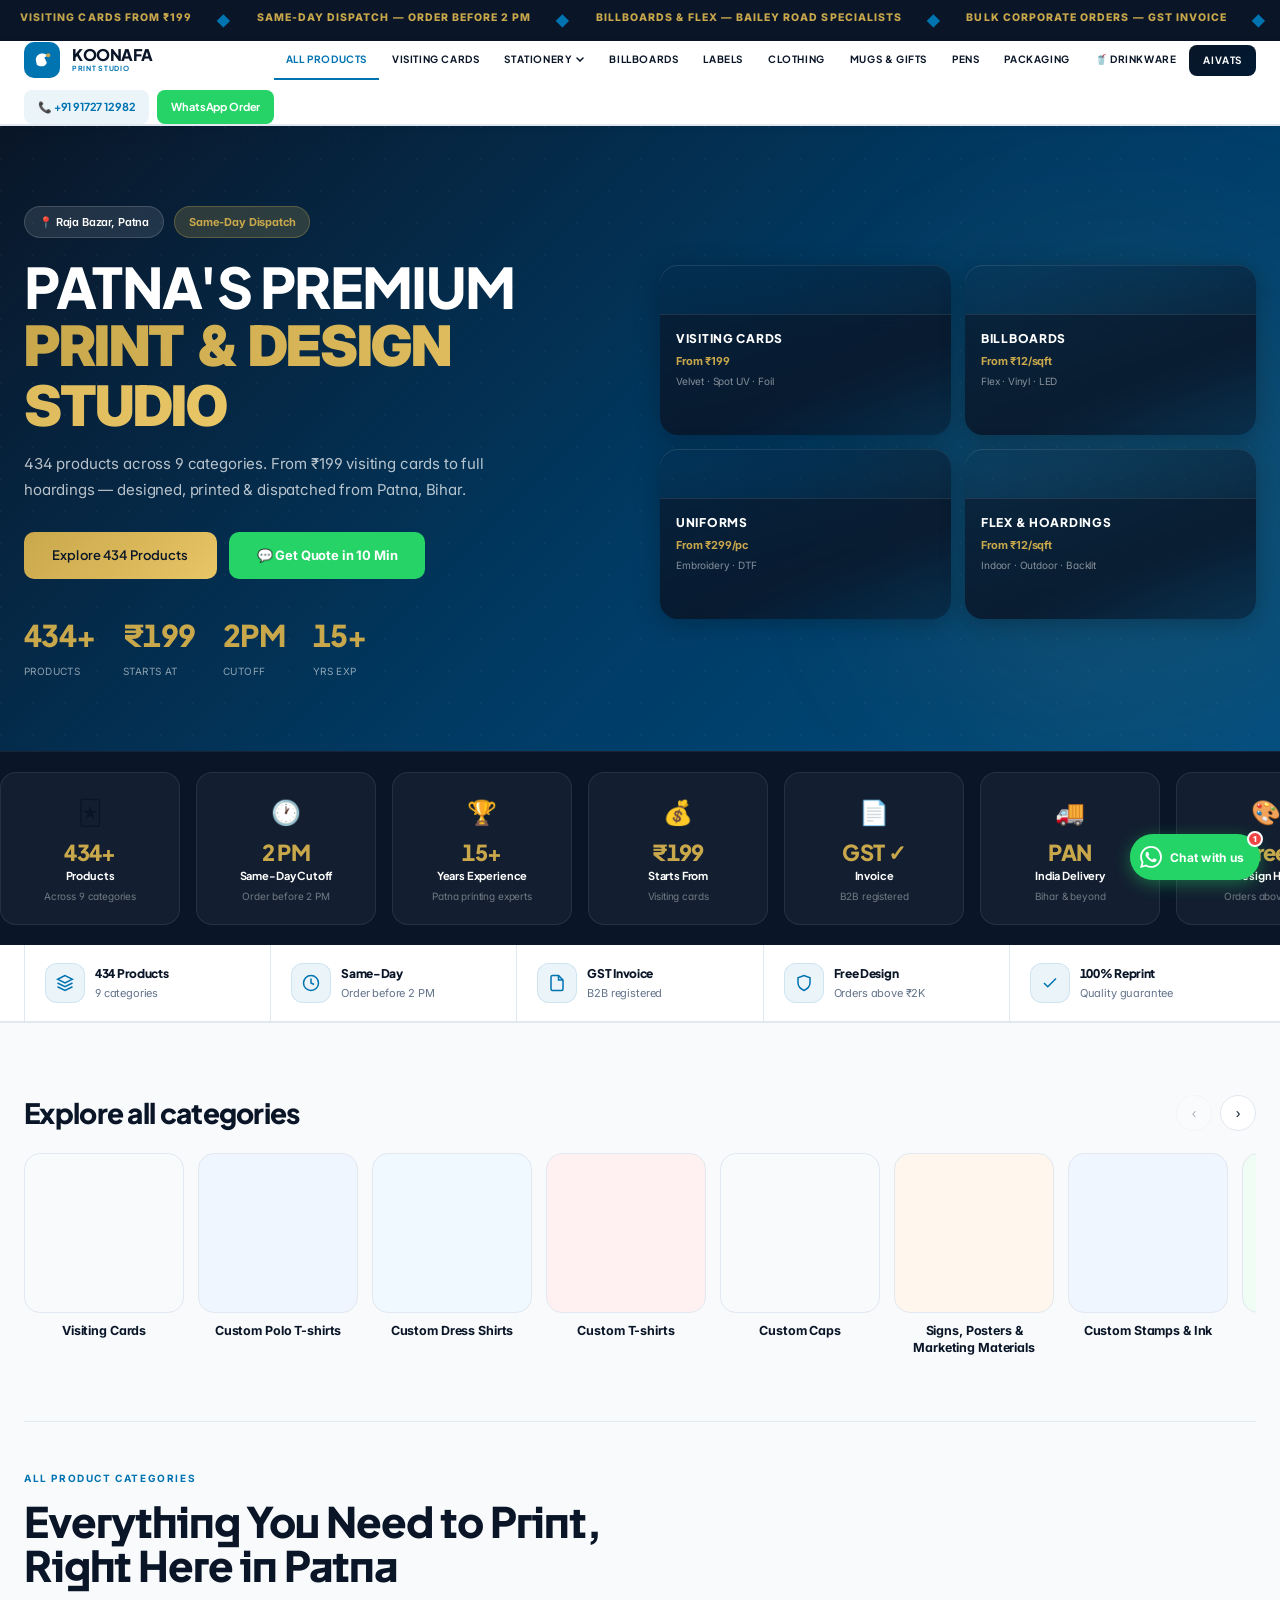
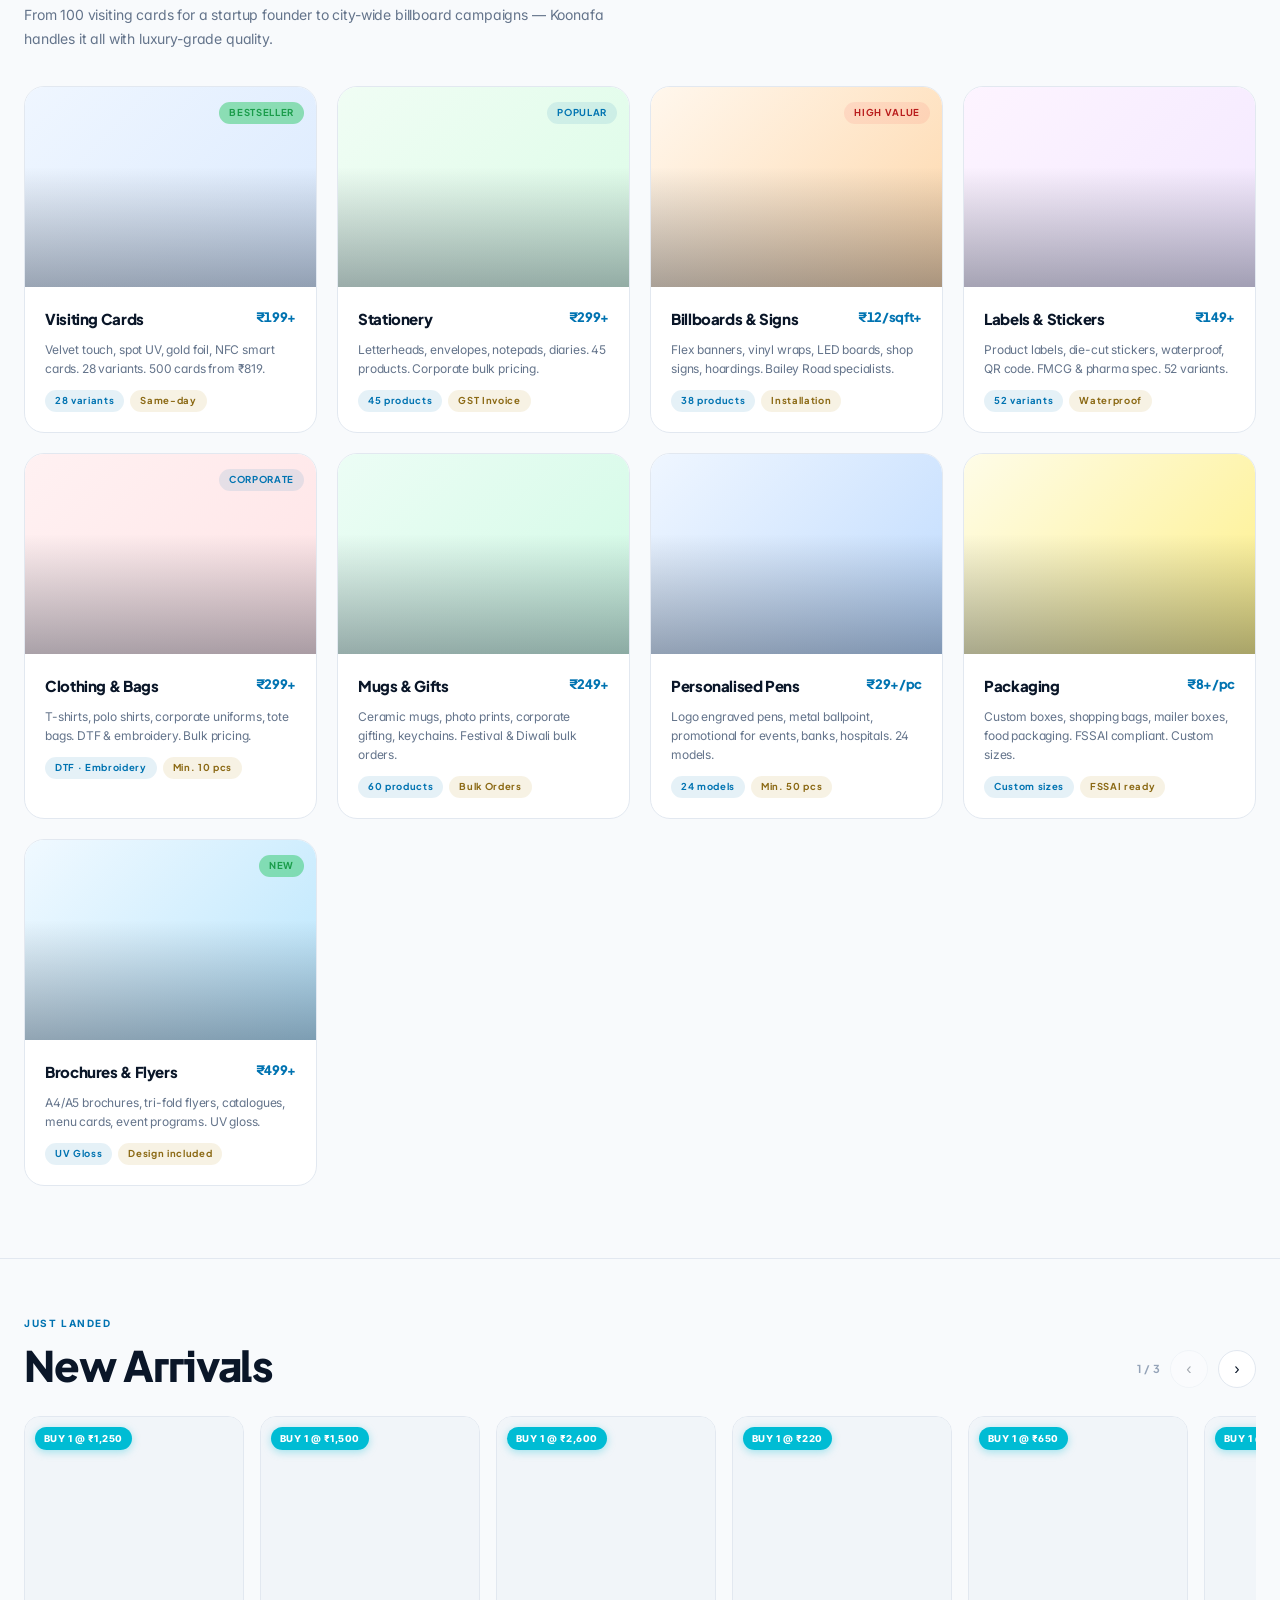
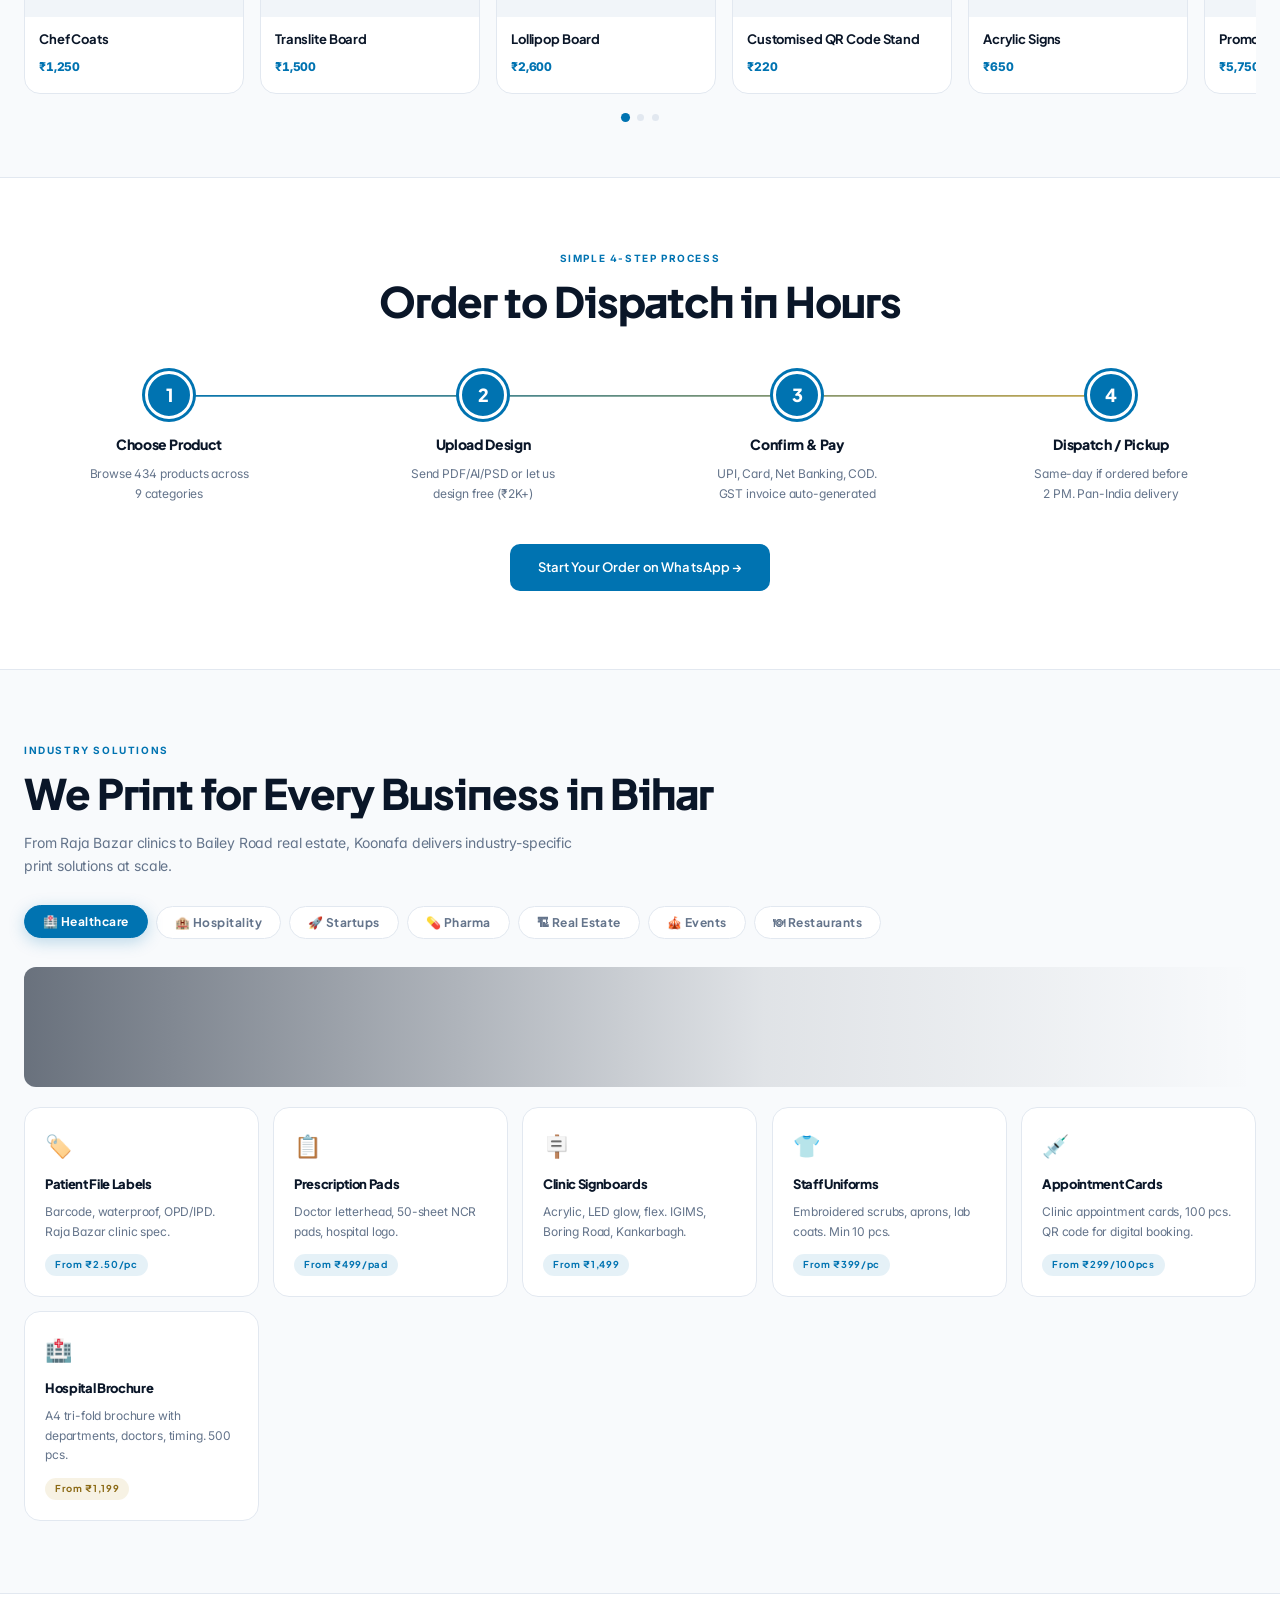
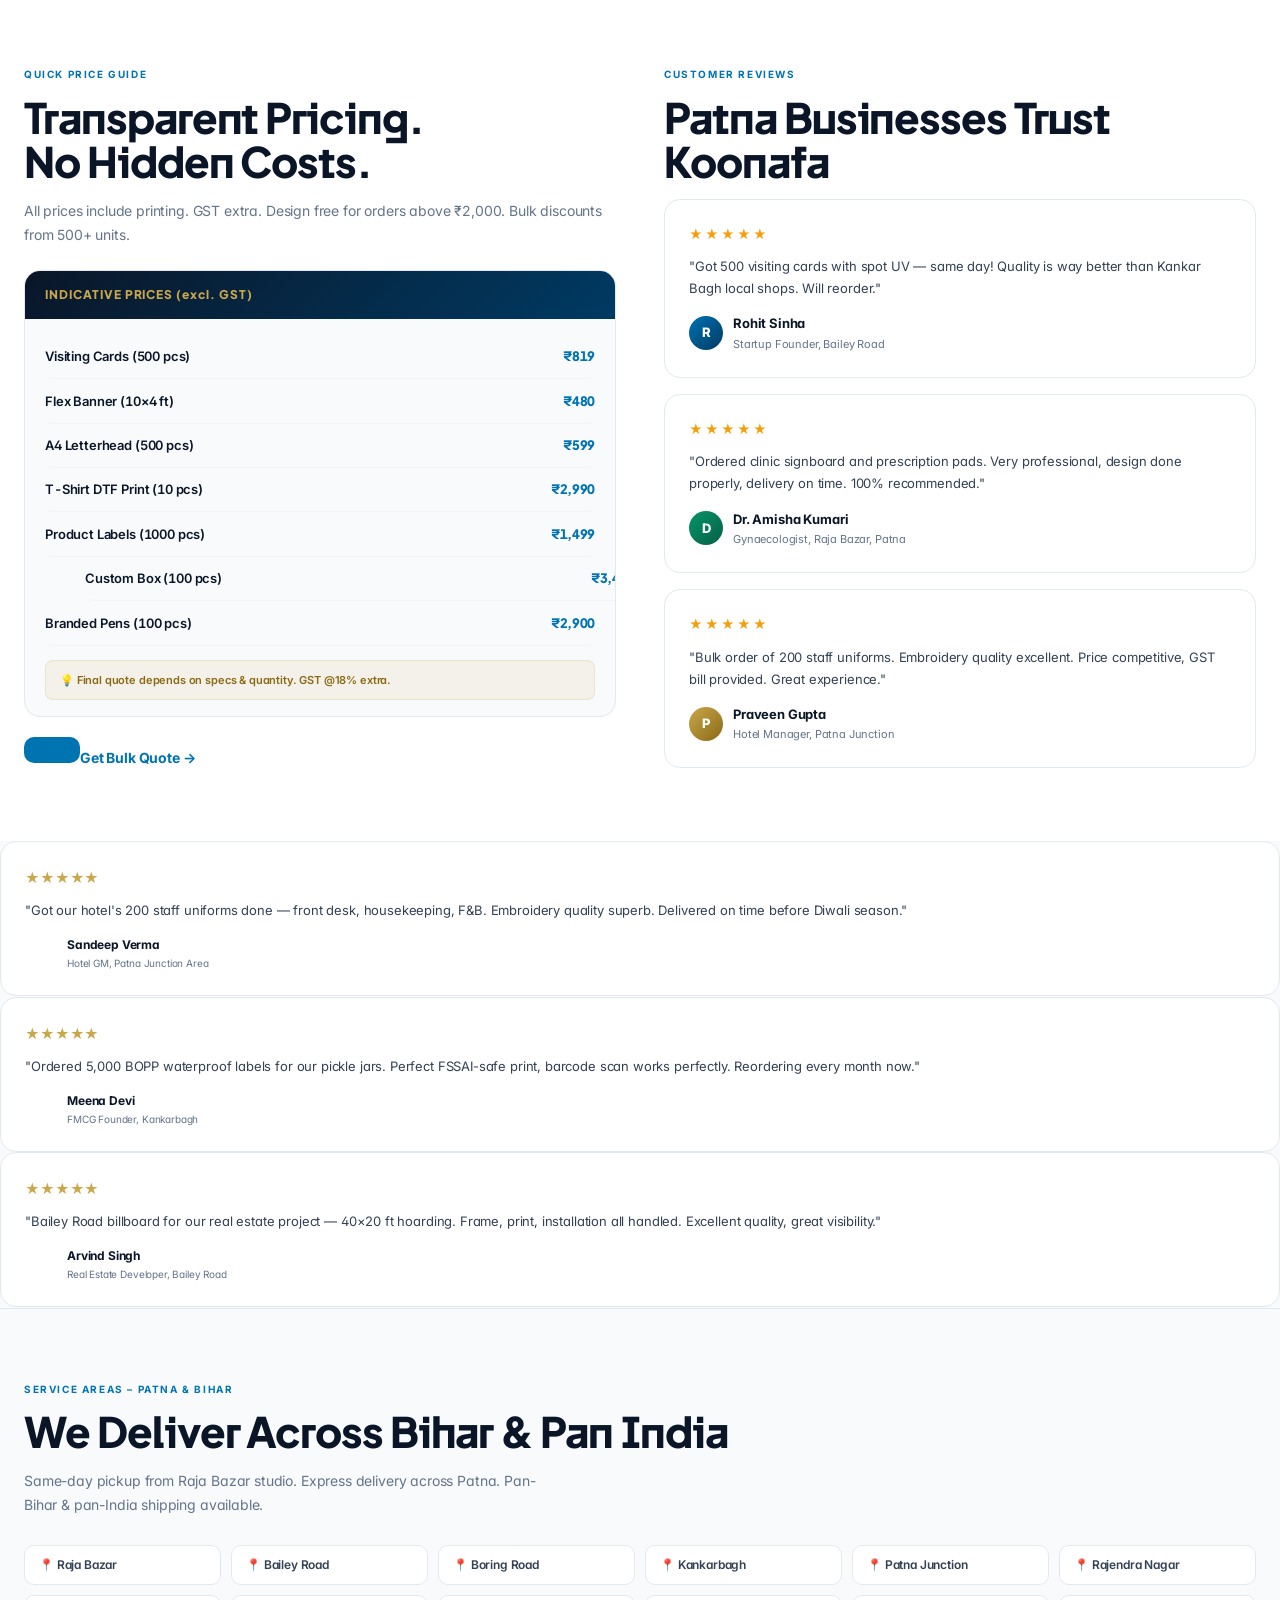
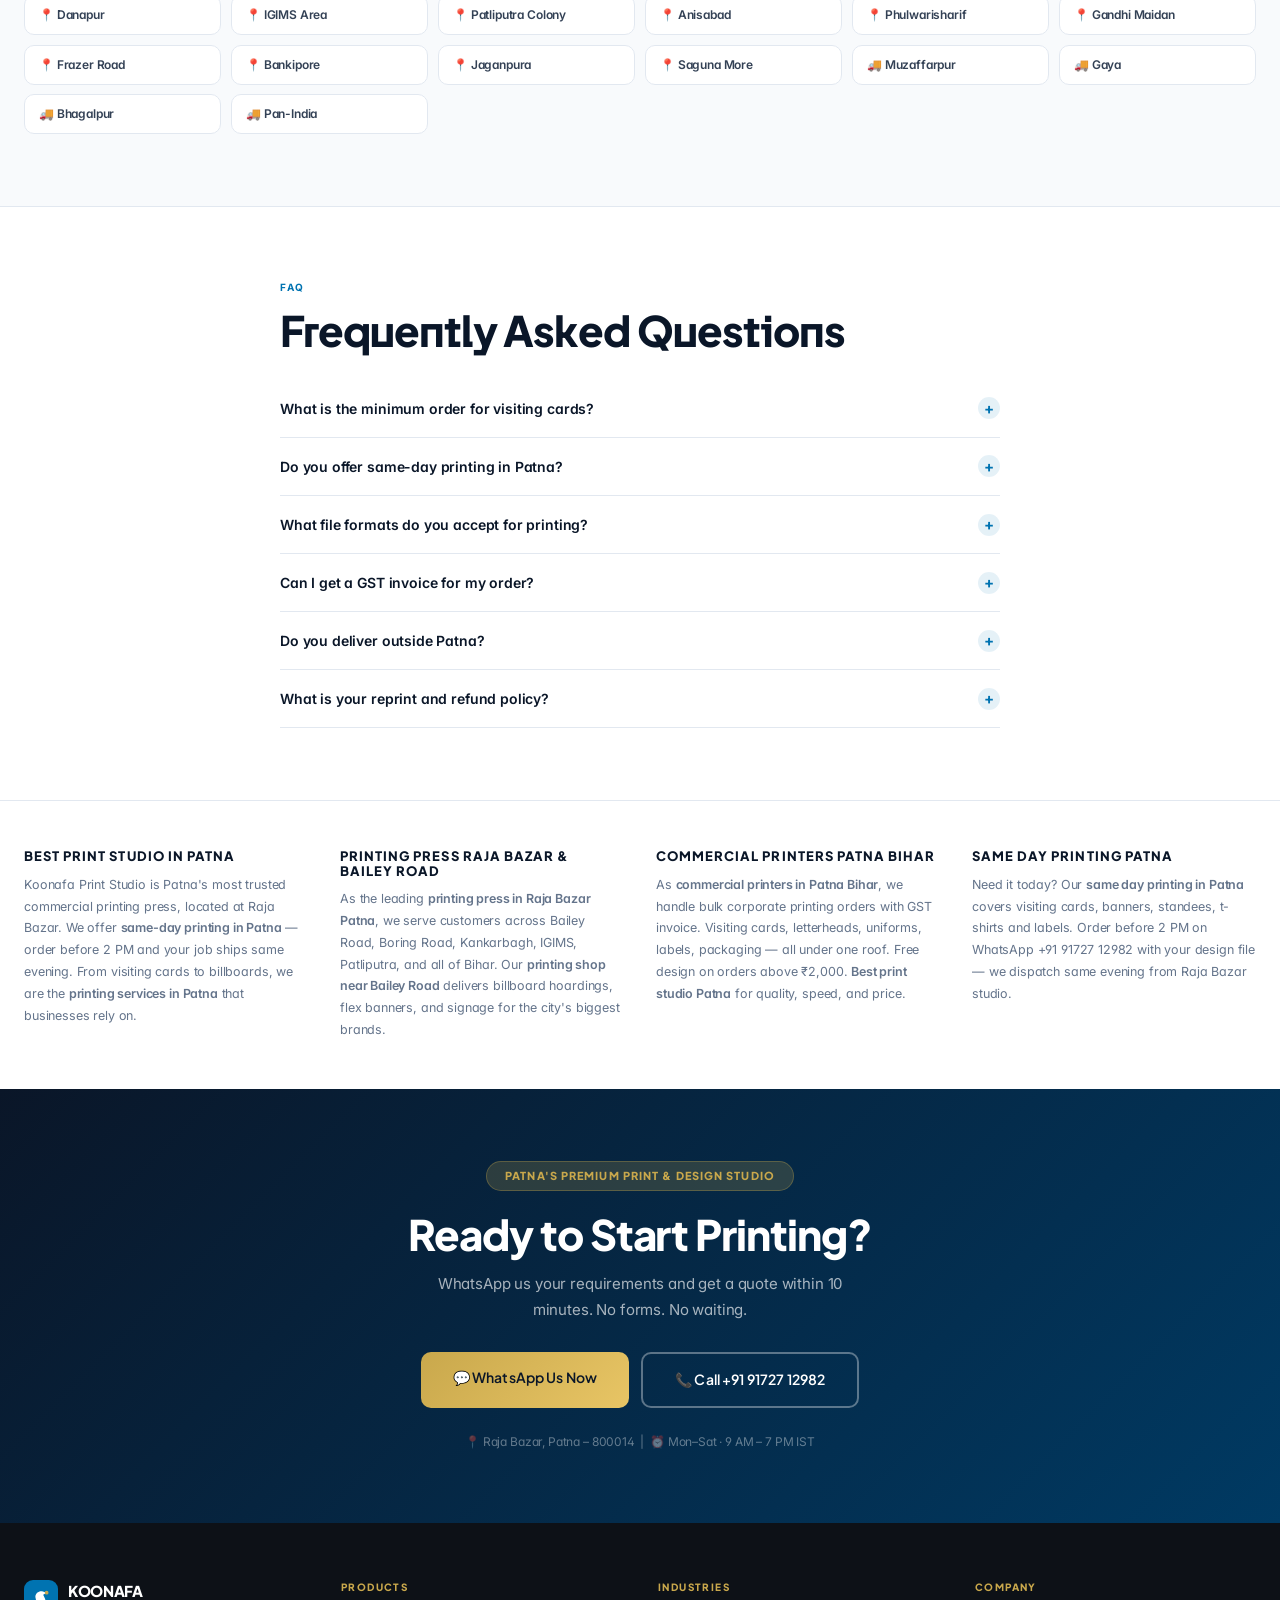
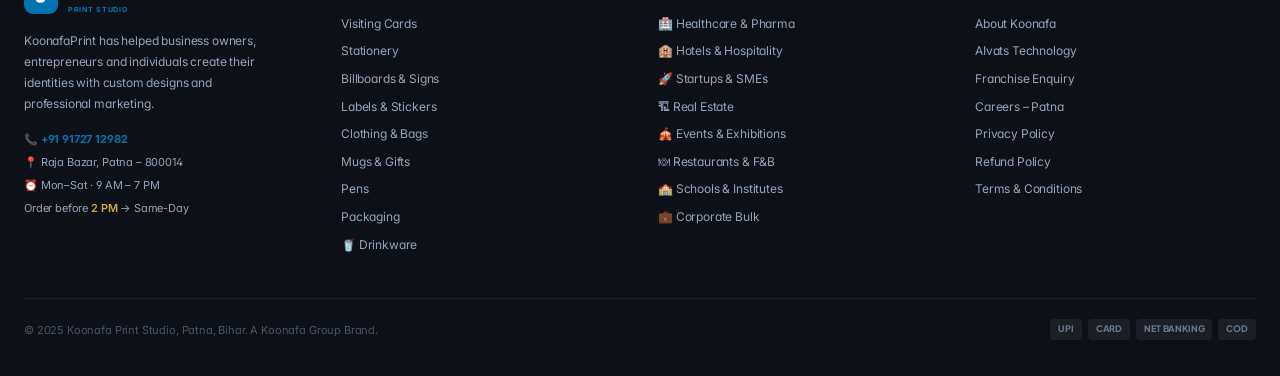
==== index.html @ 722bf65e "Update index.html" ====
<!DOCTYPE html>
<html lang="en">
<head>
<meta charset="UTF-8">
<meta name="viewport" content="width=device-width,initial-scale=1">
<title>Printing Services Patna | Same-Day | Koonafa Print Studio</title>
<meta name="description" content="Premium printing in Patna — visiting cards from ₹199, billboards, uniforms. Same-day dispatch before 2 PM. GST invoice. WhatsApp +91 91727 12982.">
<meta name="keywords" content="printing services in patna, best print studio patna, same day printing patna, printing press in raja bazar patna, printing shop near bailey road, commercial printers in patna bihar, visiting card printing in patna, flex banner printing in patna, billboard manufacturers in patna, corporate uniform suppliers patna, custom box manufacturers in patna, brochure and flyer printers patna, logo engraved personalized pens patna, corporate diwali gifts bulk patna, printing patna bihar">
<meta property="og:title" content="Printing Services Patna | Same-Day | Koonafa Print Studio">
<meta property="og:description" content="Premium printing in Patna — visiting cards from ₹199, billboards, uniforms. Same-day dispatch before 2 PM. GST invoice. WhatsApp +91 91727 12982.">
<meta property="og:type" content="website">
<meta property="og:locale" content="en_IN">
<meta name="twitter:card" content="summary">
<meta name="twitter:title" content="Printing Services Patna | Same-Day | Koonafa Print Studio">
<meta name="twitter:description" content="Premium printing in Patna — visiting cards from ₹199, billboards, uniforms. Same-day dispatch before 2 PM. GST invoice. WhatsApp +91 91727 12982.">
<link rel="canonical" href="https://print.koonafa.com/">
<script src="https://cdn.tailwindcss.com"></script>
<link href="https://fonts.googleapis.com/css2?family=Plus+Jakarta+Sans:ital,wght@0,300;0,400;0,500;0,600;0,700;0,800;1,400&family=Inter:wght@300;400;500;600;700&display=swap" rel="stylesheet">
<script type="application/ld+json">{
  "@context": "https://schema.org",
  "@type": "LocalBusiness",
  "name": "Koonafa Print Studio",
  "description": "Patna's premium printing studio — visiting cards, billboards, uniforms, labels, packaging and corporate gifting. Same-day dispatch before 2 PM.",
  "url": "https://print.koonafa.com",
  "telephone": "+919172712982",
  "priceRange": "₹₹",
  "address": {
    "@type": "PostalAddress",
    "streetAddress": "Raja Bazar",
    "addressLocality": "Patna",
    "addressRegion": "Bihar",
    "postalCode": "800014",
    "addressCountry": "IN"
  },
  "geo": {
    "@type": "GeoCoordinates",
    "latitude": 25.6093,
    "longitude": 85.1376
  },
  "openingHoursSpecification": [{
    "@type": "OpeningHoursSpecification",
    "dayOfWeek": ["Monday","Tuesday","Wednesday","Thursday","Friday","Saturday"],
    "opens": "09:00",
    "closes": "19:00"
  }],
  "sameAs": ["https://wa.me/919172712982"],
  "areaServed": ["Patna","Bihar","Raja Bazar","Bailey Road","Boring Road","Kankarbagh","Patliputra","IGIMS"],
  "hasOfferCatalog": {
    "@type": "OfferCatalog",
    "name": "Print Products",
    "itemListElement": [
      {"@type": "Offer","itemOffered": {"@type": "Service","name": "Visiting Card Printing Patna"},"price": "199","priceCurrency": "INR"},
      {"@type": "Offer","itemOffered": {"@type": "Service","name": "Flex Banner Printing Patna"},"price": "12","priceCurrency": "INR"},
      {"@type": "Offer","itemOffered": {"@type": "Service","name": "T-Shirt Printing Patna"},"price": "299","priceCurrency": "INR"},
      {"@type": "Offer","itemOffered": {"@type": "Service","name": "Same Day Printing Patna"}},
      {"@type": "Offer","itemOffered": {"@type": "Service","name": "Commercial Printing Patna Bihar"}}
    ]
  }
}</script>
<style>

/* ── CMO Typography System: Inter + Plus Jakarta Sans ── */
:root{
  --font-display:'Plus Jakarta Sans',system-ui,sans-serif;
  --font-body:'Inter',system-ui,-apple-system,sans-serif;
  --fw-label:600;
  --fw-heading:800;
  --fw-heavy:800;
  --ls-tight:-0.025em;
  --ls-label:0.12em;
}
*{box-sizing:border-box}
html{font-size:16px;-webkit-text-size-adjust:100%}
body{font-family:var(--font-body);font-size:14px;line-height:1.65;letter-spacing:-0.008em}
h1,h2,h3,h4,h5{font-family:var(--font-display);font-weight:var(--fw-heading);letter-spacing:var(--ls-tight);line-height:1.1}
h1{letter-spacing:-0.035em}
h2{letter-spacing:-0.028em}
/* Nav precision */
nav a{font-family:var(--font-display)}
/* Stat numbers — tabular for alignment */
.stat-num,.price-num,[class*="stat"]{font-variant-numeric:tabular-nums;font-feature-settings:'tnum'}
/* Product card body text — Inter at 13px needs optical boost */
.pc p{font-size:12.5px;line-height:1.75;color:#5a6680;letter-spacing:0}
/* Buttons — Inter 600 with slight tracking */
a[class*="btn"]{font-family:var(--font-display);font-weight:600;letter-spacing:.01em}

:root{--co:#0073B1;--go:#C9A84C;--ch:#0A1628;--ms:#E2E8F0;--pe:#F8FAFC}
*{margin:0;padding:0;box-sizing:border-box}
html{scroll-behavior:smooth}
body{font-family:'Inter', system-ui, sans-serif;background:var(--pe);color:var(--ch);-webkit-font-smoothing:antialiased;-moz-osx-font-smoothing:grayscale;text-rendering:optimizeLegibility;font-feature-settings:'cv02','cv03','cv04','cv11';letter-spacing:-0.011em}
.ls{font-family:'Plus Jakarta Sans', sans-serif;letter-spacing:-0.02em;font-feature-settings:'ss01'}
.mx{max-width:1400px;margin:0 auto;padding:0 24px}
.sec{padding:72px 0}
.btn-primary{background:var(--co);color:#fff;padding:13px 28px;border-radius:10px;font-weight:700;font-size:13px;text-decoration:none;display:inline-block;letter-spacing:.03em;transition:all .2s}
.btn-primary:hover{background:#005a8e;transform:translateY(-1px)}
.btn-gold{background:linear-gradient(135deg,#C9A84C,#E8C565);color:#0A1628;padding:13px 28px;border-radius:10px;font-weight:800;font-size:13px;text-decoration:none;display:inline-block;transition:transform .15s}
.btn-gold:hover{transform:translateY(-1px)}
.btn-outline{border:2px solid var(--co);color:var(--co);padding:11px 26px;border-radius:10px;font-weight:700;font-size:13px;text-decoration:none;display:inline-block;transition:all .2s}
.btn-outline:hover{background:var(--co);color:#fff}
.badge{display:inline-block;padding:3px 10px;border-radius:20px;font-size:9.5px;font-weight:700;letter-spacing:.07em;font-family:'Plus Jakarta Sans', sans-serif}
.badge-blue{background:rgba(0,115,177,.1);color:var(--co)}
.badge-gold{background:rgba(201,168,76,.15);color:#8B6914}
.badge-green{background:rgba(34,197,94,.1);color:#15803d}
.badge-red{background:rgba(239,68,68,.1);color:#b91c1c}
.section-label{font-family:'Plus Jakarta Sans', sans-serif;font-size:11px;font-weight:800;letter-spacing:.1em;text-transform:uppercase;color:var(--co);margin-bottom:12px;display:block}
.section-title{font-family:'Plus Jakarta Sans', sans-serif;font-size:clamp(27px,4vw,42px);font-weight:900;color:var(--ch);line-height:1.05;margin-bottom:16px}
.nav-link{padding:10px 12px;font-size:10px;font-weight:700;font-family:'Plus Jakarta Sans', sans-serif;letter-spacing:.06em;color:#0A1628;text-decoration:none;text-transform:uppercase;transition:all .2s;border-bottom:2px solid transparent;display:inline-block}
.nav-link:hover{color:var(--co);background:rgba(0,115,177,.04)}
.nav-link.active{color:var(--co);border-bottom-color:var(--co)}
.nav-ai{background:linear-gradient(135deg,#0A1628,#001a33);color:#fff!important;border-radius:8px;padding:7px 14px!important;border-bottom:none!important}
.card{background:#fff;border-radius:16px;border:1px solid var(--ms);transition:all .25s;overflow:hidden}
.card:hover{box-shadow:0 8px 32px rgba(0,115,177,.1);transform:translateY(-2px)}
.ticker-wrap{overflow:hidden;background:#0A1628;padding:9px 0}
.ticker-inner{display:flex;white-space:nowrap;animation:ticker 36s linear infinite}
@keyframes ticker{0%{transform:translateX(0)}100%{transform:translateX(-50%)}}
.ticker-item{padding:0 20px;font-size:10.5px;font-weight:800;font-family:'Plus Jakarta Sans', sans-serif;letter-spacing:.1em;color:#C9A84C;text-transform:uppercase}
.ticker-dot{color:#0073B1;margin:0 4px}
.cat-card{background:#fff;border-radius:20px;border:1px solid #E2E8F0;overflow:hidden;text-decoration:none;color:inherit;transition:all .25s;display:block}
.cat-card:hover{box-shadow:0 12px 40px rgba(0,115,177,.13);transform:translateY(-3px)}
.price-row{display:flex;justify-content:space-between;align-items:center;padding:11px 0;border-bottom:1px solid #f1f5f9}
.price-row:last-child{border-bottom:none}
.faq-q{display:flex;justify-content:space-between;align-items:center;padding:17px 0;cursor:pointer;font-weight:600;font-size:14px;gap:16px;border-bottom:1px solid #E2E8F0}
.faq-a{font-size:13px;color:#64748b;line-height:1.75;padding:14px 0 18px;display:none;border-bottom:1px solid #E2E8F0}
.faq-a.open{display:block}
.faq-icon{width:22px;height:22px;border-radius:50%;background:rgba(0,115,177,.1);color:var(--co);display:flex;align-items:center;justify-content:center;font-size:15px;flex-shrink:0;font-weight:700;line-height:1}
.ind-tab{padding:8px 18px;border-radius:20px;font-size:12px;font-weight:700;cursor:pointer;transition:all .2s;border:1.5px solid #E2E8F0;font-family:'Plus Jakarta Sans', sans-serif;letter-spacing:.04em;background:#fff;color:#64748b}
.ind-tab.active,.ind-tab:hover{background:var(--co);color:#fff;border-color:var(--co)}
.loc-tag{background:#fff;border:1.5px solid #E2E8F0;border-radius:10px;padding:9px 14px;font-size:12px;font-weight:600;color:#334155;display:flex;align-items:center;gap:8px;text-decoration:none;transition:all .2s}
.loc-tag:hover{border-color:var(--co);color:var(--co)}
.step-line{display:grid;grid-template-columns:repeat(4,1fr);gap:24px;position:relative}
.step-line::before{content:'';position:absolute;top:24px;left:10%;right:10%;height:2px;background:linear-gradient(90deg,var(--co),var(--go));z-index:0}
.step-num{width:48px;height:48px;border-radius:50%;background:var(--co);color:#fff;font-family:'Plus Jakarta Sans', sans-serif;font-weight:900;font-size:18px;display:flex;align-items:center;justify-content:center;margin:0 auto 14px;border:3px solid #fff;box-shadow:0 0 0 3px var(--co);position:relative;z-index:1}
.wa-float{position:fixed;bottom:24px;right:24px;z-index:8888;background:#25D366;color:#fff;width:60px;height:60px;border-radius:50%;display:flex;align-items:center;justify-content:center;text-decoration:none;box-shadow:0 4px 20px rgba(37,211,102,.4);transition:transform .2s}
.wa-float:hover{transform:scale(1.12)}
.wa-float::before{content:'';position:absolute;width:60px;height:60px;border-radius:50%;background:#25D366;opacity:.4;animation:wa-pulse 2s ease-out infinite}
@keyframes wa-pulse{0%{transform:scale(1);opacity:.5}100%{transform:scale(2.2);opacity:0}}
@media(max-width:768px){.sec{padding:48px 0}.step-line{grid-template-columns:1fr;gap:20px}.step-line::before{display:none}}

/* ── Plus Jakarta Sans + Inter micro-typography refinements ── */
h1,h2,h3,h4{font-family:'Plus Jakarta Sans',sans-serif;letter-spacing:-0.025em;font-feature-settings:'ss01'}
h1{letter-spacing:-0.035em}
.ls{font-family:'Plus Jakarta Sans',sans-serif;letter-spacing:-0.025em}
p,li,td,span:not(.ls):not(.badge):not(.nav-link){font-family:'Inter',system-ui,sans-serif}
strong,b{font-weight:600}
/* Inter numeral clarity */
.price-val,[class*="price"],[style*="font-weight:800"],[style*="font-weight:900"]{font-feature-settings:'cv02','tnum'}
/* Tighter product card headings */
.pc .ls{font-size:13.5px;font-weight:700;letter-spacing:-0.015em}
/* Button refinement */
.btn-p,.btn-g,.btn-ai,.btn-go,.btn-outline{letter-spacing:.01em;font-weight:600}
/* Section label refinement */
.sl,.section-label{font-family:'Plus Jakarta Sans',sans-serif;font-size:10px;letter-spacing:.16em;font-weight:700}
/* Ticker */
.ticker-item,[class*="ticker"]{letter-spacing:.1em}

/* ── Scroll animations ── */
.fade-up{opacity:0;transform:translateY(28px);transition:opacity .6s ease,transform .6s ease}
.fade-up.visible{opacity:1;transform:translateY(0)}
.fade-up-d1{transition-delay:.1s}
.fade-up-d2{transition-delay:.2s}
.fade-up-d3{transition-delay:.3s}
.fade-up-d4{transition-delay:.4s}
/* ── Animated counter ── */
.counter{font-variant-numeric:tabular-nums}
/* ── Category card shimmer on hover ── */
.cat-card::after{content:'';position:absolute;inset:0;border-radius:20px;background:linear-gradient(135deg,rgba(255,255,255,0),rgba(255,255,255,.06),rgba(255,255,255,0));transform:translateX(-100%);transition:transform .5s ease}
.cat-card:hover::after{transform:translateX(100%)}
.cat-card{position:relative;overflow:hidden}
.cat-card svg{width:100%;height:100%;transition:transform .3s ease}
.cat-card:hover svg{transform:scale(1.04)}
/* ── Step pulse ── */
.step-num{animation:step-glow 3s ease-in-out infinite alternate}
@keyframes step-glow{0%{box-shadow:0 0 0 3px var(--co),0 0 12px rgba(0,115,177,.3)}100%{box-shadow:0 0 0 3px var(--co),0 0 24px rgba(0,115,177,.6)}}
/* ── Trust bar count-up visual ── */
.trust-num{transition:color .3s}
/* ── Ticker speed on hover pause ── */
.ticker-inner:hover{animation-play-state:paused}
/* ── Industry tab transition ── */
.ind-panel{transition:opacity .25s ease,transform .25s ease}
.ind-panel.hidden{opacity:0;transform:translateY(8px);pointer-events:none;position:absolute}
.ind-panel.visible{opacity:1;transform:translateY(0);position:relative}
/* ── FAQ smooth height animation ── */
.faq-body{max-height:0;overflow:hidden;transition:max-height .35s ease}
.faq-body.open{max-height:300px}
/* ── Urgency bar ── */
.urgency-bar{background:linear-gradient(90deg,#b91c1c,#dc2626);color:#fff;text-align:center;padding:8px 0;font-size:11px;font-weight:700;letter-spacing:.08em;font-family:'Plus Jakarta Sans',sans-serif}
@keyframes urgency-blink{0%,100%{opacity:1}50%{opacity:.7}}
.urgency-dot{display:inline-block;width:6px;height:6px;border-radius:50%;background:#fff;margin-right:6px;animation:urgency-blink 1.2s infinite}
/* ── Hero headline gradient animation ── */
@keyframes grad-shift{0%{background-position:0% 50%}50%{background-position:100% 50%}100%{background-position:0% 50%}}
.hero-accent{background:linear-gradient(90deg,#C9A84C,#E8C565,#C9A84C,#f0d080);background-size:300% 300%;-webkit-background-clip:text;-webkit-text-fill-color:transparent;background-clip:text;animation:grad-shift 4s ease infinite}
/* ── Review card ── */
.review-card{background:#fff;border-radius:16px;border:1px solid #E2E8F0;padding:24px;transition:all .25s}
.review-card:hover{box-shadow:0 8px 28px rgba(0,115,177,.1);transform:translateY(-2px)}
/* ── Pricing row hover ── */
.price-row:hover{background:rgba(0,115,177,.03);margin:0 -12px;padding:11px 12px;border-radius:8px}

/* ── Section dividers ── */
section + section{position:relative}
/* ── Smooth image loading ── */
img{loading:lazy}
/* ── Mobile nav improvements ── */
@media(max-width:900px){
  .nav-link{padding:8px 8px;font-size:9px}
  .nav-link.nav-ai{padding:6px 10px!important}
}
/* ── Urgency bar ── */
.urgency-bar a{color:#fff;text-decoration:underline}
/* ── Review grid ── */
.reviews-grid{display:grid;grid-template-columns:repeat(auto-fill,minmax(300px,1fr));gap:16px;margin-top:24px}
/* ── Price table enhancements ── */
.price-table{background:#fff;border-radius:16px;border:1px solid #E2E8F0;padding:8px 16px}
/* ── CTA section gradient animation ── */
@keyframes cta-grad{0%{background-position:0% 50%}50%{background-position:100% 50%}100%{background-position:0% 50%}}

/* ── HD Image hover effects ── */
.cat-card:hover img{transform:scale(1.06)}
.cat-card img{transition:transform .5s cubic-bezier(.25,.46,.45,.94)}
/* ── Image lazy load fade-in ── */
img[loading="lazy"]{opacity:0;transition:opacity .4s ease}
img[loading="lazy"].loaded{opacity:1}
/* ── Prevent layout shift ── */
.cat-card [style*="height:200px"] img{min-height:200px}

/* ── Reviewer avatar images ── */
.review-card img{border-radius:50%}
/* ── Industry panel banner ── */
.ind-panel [style*="height:120px"] img{transition:transform .6s ease}
.ind-panel:hover [style*="height:120px"] img{transform:scale(1.03)}
/* ── Hero bg image ── */
section img[style*="opacity:0.08"]{pointer-events:none}
/* ── Category card image container ── */
.cat-card [style*="height:200px"]{background:#F8FAFC}

/* ═══ INTERACTION SYSTEM ═══ */

/* ═══════════════════════════════════════════════════════════════════
   KOONAFA PRINT STUDIO — INTERACTION SYSTEM v2
   Hover Effects · Scroll Animations · Micro-interactions · Parallax
   ═══════════════════════════════════════════════════════════════════ */

/* ── CSS CUSTOM PROPERTIES ─────────────────────────────────────────── */
:root {
  --ease-spring: cubic-bezier(0.34, 1.56, 0.64, 1);
  --ease-out-expo: cubic-bezier(0.19, 1, 0.22, 1);
  --ease-in-out-quart: cubic-bezier(0.76, 0, 0.24, 1);
  --dur-fast: 180ms;
  --dur-med: 320ms;
  --dur-slow: 560ms;
  --shadow-glow-blue: 0 0 0 3px rgba(0,115,177,.15), 0 8px 32px rgba(0,115,177,.2);
  --shadow-glow-gold: 0 0 0 3px rgba(201,168,76,.2), 0 8px 32px rgba(201,168,76,.25);
  --shadow-lift: 0 20px 60px rgba(10,22,40,.18), 0 4px 16px rgba(0,0,0,.06);
}

/* ── SCROLL-REVEAL BASE ────────────────────────────────────────────── */
.sr { opacity: 0; will-change: opacity, transform; }
.sr.sr--fade-up    { transform: translateY(40px); }
.sr.sr--fade-left  { transform: translateX(-40px); }
.sr.sr--fade-right { transform: translateX(40px); }
.sr.sr--scale      { transform: scale(0.92); }
.sr.sr--zoom       { transform: scale(0.85) translateY(20px); }
.sr.in {
  opacity: 1;
  transform: none;
  transition: opacity var(--dur-slow) var(--ease-out-expo),
              transform var(--dur-slow) var(--ease-out-expo);
}
.sr.sr--d1.in { transition-delay: 80ms; }
.sr.sr--d2.in { transition-delay: 160ms; }
.sr.sr--d3.in { transition-delay: 240ms; }
.sr.sr--d4.in { transition-delay: 320ms; }
.sr.sr--d5.in { transition-delay: 400ms; }
.sr.sr--d6.in { transition-delay: 480ms; }

/* ── BUTTON GLOW / LIFT ────────────────────────────────────────────── */
.btn-primary, .btn-gold, a[style*="background:#25D366"],
a[style*="background:var(--co)"], a[style*="background:#0073B1"] {
  position: relative;
  overflow: hidden;
  transition: transform var(--dur-fast) var(--ease-spring),
              box-shadow var(--dur-med) ease,
              background var(--dur-fast) ease !important;
}
/* Ripple layer */
.btn-primary::after, .btn-gold::after {
  content: '';
  position: absolute;
  inset: 0;
  background: radial-gradient(circle at var(--mx,50%) var(--my,50%),
    rgba(255,255,255,.22) 0%, transparent 65%);
  opacity: 0;
  transition: opacity var(--dur-fast) ease;
  pointer-events: none;
}
.btn-primary:hover::after, .btn-gold:hover::after { opacity: 1; }
.btn-primary:hover {
  transform: translateY(-3px) scale(1.02) !important;
  box-shadow: var(--shadow-glow-blue) !important;
}
.btn-gold:hover {
  transform: translateY(-3px) scale(1.02) !important;
  box-shadow: var(--shadow-glow-gold) !important;
}
.btn-primary:active, .btn-gold:active {
  transform: translateY(0) scale(0.98) !important;
  transition-duration: 80ms !important;
}

/* Nav CTA buttons */
a[href*="wa.me"]:not(.wa-float) {
  position: relative;
  transition: transform var(--dur-fast) var(--ease-spring),
              box-shadow var(--dur-med) ease,
              filter var(--dur-fast) ease !important;
}
a[href*="wa.me"]:not(.wa-float):hover {
  transform: translateY(-2px) scale(1.03) !important;
  box-shadow: 0 6px 20px rgba(37,211,102,.35) !important;
  filter: brightness(1.05);
}

/* ── CATEGORY CARDS — full interaction system ──────────────────────── */
.cat-card {
  transition:
    transform var(--dur-med) var(--ease-out-expo),
    box-shadow var(--dur-med) ease,
    border-color var(--dur-fast) ease !important;
  transform-origin: center bottom;
  will-change: transform, box-shadow;
}
.cat-card:hover {
  transform: translateY(-6px) scale(1.015) !important;
  box-shadow: 0 24px 60px rgba(0,115,177,.16), 0 4px 16px rgba(0,0,0,.06) !important;
  border-color: rgba(0,115,177,.2) !important;
}
.cat-card:active {
  transform: translateY(-2px) scale(1.005) !important;
  transition-duration: 100ms !important;
}
/* Image zoom on card hover */
.cat-card:hover [style*="height:200px"] img,
.cat-card:hover [style*="height:200px"] img {
  transform: scale(1.08) !important;
}
[style*="height:200px"] img {
  transition: transform 600ms var(--ease-in-out-quart) !important;
}
/* Reveal price overlay on hover */
.cat-card .cat-price-reveal {
  position: absolute;
  bottom: 0; left: 0; right: 0;
  background: linear-gradient(to top, rgba(0,115,177,.85) 0%, transparent 100%);
  color: #fff;
  padding: 20px 16px 12px;
  font-family: 'Plus Jakarta Sans', sans-serif;
  font-weight: 800;
  font-size: 13px;
  transform: translateY(100%);
  transition: transform var(--dur-med) var(--ease-out-expo);
  pointer-events: none;
}
.cat-card:hover .cat-price-reveal { transform: translateY(0); }

/* ── REVIEW CARDS ──────────────────────────────────────────────────── */
.review-card {
  transition:
    transform var(--dur-med) var(--ease-out-expo),
    box-shadow var(--dur-med) ease,
    border-color var(--dur-fast) ease !important;
  cursor: default;
}
.review-card:hover {
  transform: translateY(-5px) !important;
  box-shadow: 0 16px 48px rgba(0,115,177,.12) !important;
  border-color: #bfdbfe !important;
}
.review-card:hover img {
  transform: scale(1.08) rotate(2deg);
  box-shadow: 0 4px 12px rgba(0,115,177,.2);
}
.review-card img {
  transition: transform var(--dur-med) var(--ease-spring),
              box-shadow var(--dur-med) ease !important;
}

/* ── STAT NUMBERS in hero — hover individual stat ──────────────────── */
.hero-stat {
  cursor: default;
  transition: transform var(--dur-fast) var(--ease-spring);
  display: flex;
  flex-direction: column;
  gap: 2px;
}
.hero-stat:hover { transform: scale(1.08) translateY(-2px); }
.hero-stat:hover .stat-val { color: #fff !important; text-shadow: 0 0 20px rgba(201,168,76,.5); }

/* ── TRUST BAR ITEMS ────────────────────────────────────────────────── */
.trust-item {
  transition: transform var(--dur-fast) var(--ease-spring),
              background var(--dur-fast) ease;
  cursor: default;
  border-radius: 12px;
  padding: 16px 20px;
}
.trust-item:hover {
  transform: translateY(-3px) scale(1.02);
  background: #fff !important;
  box-shadow: 0 8px 24px rgba(0,115,177,.1);
}

/* ── INDUSTRY TABS ──────────────────────────────────────────────────── */
.ind-tab {
  transition:
    background var(--dur-fast) ease,
    color var(--dur-fast) ease,
    transform var(--dur-fast) var(--ease-spring),
    box-shadow var(--dur-fast) ease,
    border-color var(--dur-fast) ease !important;
}
.ind-tab:hover:not(.active) {
  transform: translateY(-2px) scale(1.04);
  box-shadow: 0 4px 12px rgba(0,115,177,.15);
}
.ind-tab.active {
  transform: translateY(-1px);
  box-shadow: 0 4px 16px rgba(0,115,177,.25);
}

/* ── STEP NUMBERS ───────────────────────────────────────────────────── */
.step-item {
  transition: transform var(--dur-med) var(--ease-spring);
  cursor: default;
}
.step-item:hover {
  transform: translateY(-6px);
}
.step-item:hover .step-num {
  background: linear-gradient(135deg, #0073B1, #C9A84C) !important;
  box-shadow: 0 0 0 3px rgba(201,168,76,.3), 0 8px 24px rgba(0,115,177,.3) !important;
  animation: none !important;
}

/* ── PRICE ROWS ─────────────────────────────────────────────────────── */
.price-row {
  transition: background var(--dur-fast) ease,
              padding var(--dur-fast) ease,
              transform var(--dur-fast) ease !important;
  cursor: default;
  border-radius: 8px;
}
.price-row:hover {
  background: linear-gradient(90deg, rgba(0,115,177,.04), rgba(201,168,76,.04)) !important;
  transform: translateX(4px);
  padding-left: 8px !important;
}

/* ── LOCALITY TAGS ──────────────────────────────────────────────────── */
.loc-tag {
  transition:
    transform var(--dur-fast) var(--ease-spring),
    border-color var(--dur-fast) ease,
    color var(--dur-fast) ease,
    box-shadow var(--dur-fast) ease !important;
}
.loc-tag:hover {
  transform: translateY(-3px) scale(1.04) !important;
  box-shadow: 0 4px 12px rgba(0,115,177,.12) !important;
}

/* ── FAQ ITEMS ──────────────────────────────────────────────────────── */
.faq-q {
  transition: color var(--dur-fast) ease,
              padding-left var(--dur-fast) ease !important;
}
.faq-q:hover {
  color: #0073B1 !important;
  padding-left: 8px !important;
}
.faq-icon {
  transition: transform var(--dur-fast) var(--ease-spring),
              background var(--dur-fast) ease !important;
}
.faq-q:hover .faq-icon {
  transform: scale(1.15) rotate(5deg);
  background: rgba(0,115,177,.18) !important;
}

/* ── NAV LOGO ────────────────────────────────────────────────────────── */
nav a[href="index.html"]:first-child {
  transition: transform var(--dur-fast) var(--ease-spring) !important;
}
nav a[href="index.html"]:first-child:hover {
  transform: scale(1.04) !important;
}
nav a[href="index.html"]:first-child > div:first-child {
  transition: box-shadow var(--dur-med) ease !important;
}
nav a[href="index.html"]:first-child:hover > div:first-child {
  box-shadow: 0 0 0 3px rgba(0,115,177,.2), 0 4px 16px rgba(0,115,177,.2) !important;
}

/* ── HERO MINI-CARDS ────────────────────────────────────────────────── */
a[style*="rgba(255,255,255,.07)"],
a[style*="rgba(255,255,255,0.07)"] {
  transition:
    background var(--dur-fast) ease,
    transform var(--dur-fast) var(--ease-spring),
    border-color var(--dur-fast) ease !important;
}
a[style*="rgba(255,255,255,.07)"]:hover,
a[style*="rgba(255,255,255,0.07)"]:hover {
  background: rgba(255,255,255,.14) !important;
  transform: translateY(-3px) scale(1.03) !important;
  border-color: rgba(201,168,76,.4) !important;
}
a[style*="rgba(255,255,255,.07)"]:hover img {
  transform: scale(1.06) !important;
}

/* ── FOOTER LINKS ────────────────────────────────────────────────────── */
footer a {
  transition: color var(--dur-fast) ease, letter-spacing var(--dur-fast) ease !important;
  display: inline-block;
}
footer a:hover {
  color: #C9A84C !important;
  letter-spacing: .02em;
}

/* ── URGENCY BAR ─────────────────────────────────────────────────────── */
.urgency-bar { cursor: default; transition: background var(--dur-fast) ease; }
.urgency-bar:hover { background: linear-gradient(90deg, #991b1b, #dc2626, #991b1b) !important; }

/* ── SECTION LABEL ────────────────────────────────────────────────────── */
.section-label {
  transition: letter-spacing var(--dur-med) ease, opacity var(--dur-fast) ease;
}
.section-label:hover { letter-spacing: .2em; }

/* ── PARALLAX HELPERS ────────────────────────────────────────────────── */
.parallax-slow { will-change: transform; }
.parallax-med  { will-change: transform; }
.parallax-fast { will-change: transform; }

/* ── CURSOR GLOW ─────────────────────────────────────────────────────── */
#cursor-glow {
  position: fixed;
  width: 320px;
  height: 320px;
  border-radius: 50%;
  background: radial-gradient(circle, rgba(0,115,177,.06) 0%, transparent 70%);
  pointer-events: none;
  z-index: 1;
  transform: translate(-50%, -50%);
  transition: opacity .3s ease;
  mix-blend-mode: multiply;
}

/* ── HORIZONTAL SCROLL STRIP ─────────────────────────────────────────── */
.h-scroll-track {
  display: flex;
  gap: 16px;
  overflow-x: auto;
  padding: 12px 4px 20px;
  scroll-snap-type: x mandatory;
  -webkit-overflow-scrolling: touch;
  scrollbar-width: none;
  cursor: grab;
}
.h-scroll-track::-webkit-scrollbar { display: none; }
.h-scroll-track:active { cursor: grabbing; }
.h-scroll-card {
  flex: 0 0 260px;
  scroll-snap-align: start;
  background: #fff;
  border-radius: 16px;
  border: 1.5px solid #E2E8F0;
  padding: 20px;
  transition: transform var(--dur-fast) var(--ease-spring),
              box-shadow var(--dur-fast) ease,
              border-color var(--dur-fast) ease;
}
.h-scroll-card:hover {
  transform: translateY(-4px) scale(1.02);
  box-shadow: 0 12px 32px rgba(0,115,177,.12);
  border-color: rgba(0,115,177,.25);
}

/* ── REVEAL OVERLAY on images ────────────────────────────────────────── */
.img-reveal {
  position: relative;
  overflow: hidden;
}
.img-reveal::after {
  content: '';
  position: absolute;
  inset: 0;
  background: linear-gradient(135deg, rgba(0,115,177,.5), rgba(201,168,76,.3));
  opacity: 0;
  transition: opacity var(--dur-med) ease;
  pointer-events: none;
}
.img-reveal:hover::after { opacity: 1; }
.img-reveal .img-reveal-label {
  position: absolute;
  inset: 0;
  display: flex;
  align-items: center;
  justify-content: center;
  color: #fff;
  font-family: 'Plus Jakarta Sans', sans-serif;
  font-weight: 800;
  font-size: 13px;
  letter-spacing: .08em;
  opacity: 0;
  transform: translateY(8px);
  transition: opacity var(--dur-med) ease, transform var(--dur-med) var(--ease-out-expo);
  pointer-events: none;
  text-transform: uppercase;
}
.img-reveal:hover .img-reveal-label {
  opacity: 1;
  transform: translateY(0);
}

/* ── MAGNETIC BUTTONS ─────────────────────────────────────────────────── */
.btn-magnetic {
  transition: transform var(--dur-fast) var(--ease-spring) !important;
}

/* ── BADGE PING ───────────────────────────────────────────────────────── */
@keyframes badge-ping {
  0%   { transform: scale(1); opacity: 1; }
  70%  { transform: scale(1.4); opacity: 0; }
  100% { transform: scale(1.4); opacity: 0; }
}
.badge-ping {
  position: relative;
  display: inline-block;
}
.badge-ping::before {
  content: '';
  position: absolute;
  inset: 0;
  border-radius: inherit;
  background: rgba(34,197,94,.4);
  animation: badge-ping 2s ease-out infinite;
}

/* ── TICKER ───────────────────────────────────────────────────────────── */
.ticker-inner { cursor: pointer; }
.ticker-dot {
  transition: color var(--dur-fast) ease, transform var(--dur-fast) ease;
  display: inline-block;
}
.ticker-item { transition: color var(--dur-fast) ease; }
.ticker-inner:hover .ticker-item { color: #fff; }
.ticker-inner:hover .ticker-dot { color: #C9A84C; transform: rotate(45deg); }

/* ── SCROLL PROGRESS BAR ──────────────────────────────────────────────── */
#scroll-progress {
  position: fixed;
  top: 0;
  left: 0;
  height: 3px;
  background: linear-gradient(90deg, #0073B1, #C9A84C);
  z-index: 99999;
  width: 0%;
  transition: width .1s linear;
  transform-origin: left;
}

/* ── SECTION ENTRANCE VARIANTS ────────────────────────────────────────── */
.reveal-section {
  opacity: 0;
  transform: translateY(32px);
  transition: opacity .7s var(--ease-out-expo), transform .7s var(--ease-out-expo);
}
.reveal-section.in { opacity: 1; transform: none; }

/* ── HERO FLOATING ELEMENTS ───────────────────────────────────────────── */
@keyframes float-y {
  0%,100% { transform: translateY(0px); }
  50%      { transform: translateY(-8px); }
}
@keyframes float-y-slow {
  0%,100% { transform: translateY(0px) rotate(0deg); }
  50%      { transform: translateY(-12px) rotate(3deg); }
}
.hero-float-1 { animation: float-y 4s ease-in-out infinite; }
.hero-float-2 { animation: float-y 5s ease-in-out 0.8s infinite; }
.hero-float-3 { animation: float-y 6s ease-in-out 1.6s infinite; }
.hero-float-4 { animation: float-y-slow 7s ease-in-out infinite; }

/* ── REDUCE MOTION ────────────────────────────────────────────────────── */
@media (prefers-reduced-motion: reduce) {
  *, *::before, *::after {
    animation-duration: 0.01ms !important;
    transition-duration: 0.01ms !important;
  }
}


</style>
</head>
<body>


<div class="ticker-wrap">
  <div class="ticker-inner">
    <span class="ticker-item">Visiting Cards from ₹199</span><span class="ticker-dot">◆</span>
    <span class="ticker-item">Same-Day Dispatch — Order before 2 PM</span><span class="ticker-dot">◆</span>
    <span class="ticker-item">Billboards & Flex — Bailey Road Specialists</span><span class="ticker-dot">◆</span>
    <span class="ticker-item">Bulk Corporate Orders — GST Invoice</span><span class="ticker-dot">◆</span>
    <span class="ticker-item">Free Design on Orders above ₹2,000</span><span class="ticker-dot">◆</span>
    <span class="ticker-item">Visiting Cards from ₹199</span><span class="ticker-dot">◆</span>
    <span class="ticker-item">Same-Day Dispatch — Order before 2 PM</span><span class="ticker-dot">◆</span>
    <span class="ticker-item">Billboards & Flex — Bailey Road Specialists</span><span class="ticker-dot">◆</span>
    <span class="ticker-item">Bulk Corporate Orders — GST Invoice</span><span class="ticker-dot">◆</span>
    <span class="ticker-item">Free Design on Orders above ₹2,000</span><span class="ticker-dot">◆</span>
  </div>
</div>

<nav style="background:#fff;border-bottom:2px solid #E2E8F0;position:sticky;top:0;z-index:9000;box-shadow:0 2px 8px rgba(0,0,0,.06)">
  <div class="mx">
    <div style="display:flex;align-items:center;justify-content:space-between;flex-wrap:wrap;gap:10px;min-height:60px">
      <a href="index.html" style="display:flex;align-items:center;gap:12px;text-decoration:none;flex-shrink:0">
        <div style="width:36px;height:36px;border-radius:10px;background:#0073B1;display:flex;align-items:center;justify-content:center">
          <svg viewBox="0 0 64 64" fill="none" style="width:22px;height:22px"><path d="M14 32C14 19 26 11 38 14L50 18L39 25L46 40C43 51 28 54 17 46Z" fill="white"/><circle cx="50" cy="18" r="6" fill="#C9A84C"/></svg>
        </div>
        <div><div class="ls" style="font-weight:900;font-size:16px;color:#0A1628;line-height:1">KOONAFA</div><div style="font-size:7px;color:#0073B1;letter-spacing:.1em;font-weight:700">PRINT STUDIO</div></div>
      </a>
      <div style="display:flex;align-items:center;gap:1px;flex-wrap:wrap;position:relative">
        <a href="index.html" class="nav-link active">ALL PRODUCTS</a>
        <a href="visiting-cards.html" class="nav-link">VISITING CARDS</a>

        <!-- STATIONERY MEGA DROPDOWN -->
        <div style="position:relative" class="nav-mega-wrap"
          onmouseenter="document.getElementById('stat-drop').style.display='grid'"
          onmouseleave="document.getElementById('stat-drop').style.display='none'">
          <a href="stationery.html" class="nav-link" style="display:flex;align-items:center;gap:4px">
            STATIONERY <svg width="8" height="5" viewBox="0 0 8 5" fill="none" style="margin-top:1px"><path d="M1 1l3 3 3-3" stroke="currentColor" stroke-width="1.5" stroke-linecap="round"/></svg>
          </a>
          <!-- Mega panel -->
          <div id="stat-drop" style="display:none;position:absolute;top:100%;left:0;z-index:9999;background:#fff;border:1px solid #E2E8F0;border-top:3px solid #0073B1;box-shadow:0 16px 48px rgba(0,0,0,.13);padding:28px 32px;grid-template-columns:repeat(6,minmax(155px,1fr));gap:28px;min-width:980px;border-radius:0 0 12px 12px">

            <!-- Col 1: Custom Stationery -->
            <div>
              <div style="font-family:'Plus Jakarta Sans',sans-serif;font-size:11px;font-weight:800;color:#0073B1;letter-spacing:.08em;text-transform:uppercase;margin-bottom:12px;padding-bottom:8px;border-bottom:1px solid #E2E8F0">Custom Stationery</div>
              <ul style="list-style:none;padding:0;margin:0;display:flex;flex-direction:column;gap:7px">
                <li><a href="stationery.html#letterheads" style="font-size:12.5px;color:#334155;text-decoration:none;font-family:'Inter',sans-serif;transition:color .15s" onmouseover="this.style.color='#0073B1'" onmouseout="this.style.color='#334155'">Letterheads</a></li>
                <li><a href="stationery.html#letterhead-pads" style="font-size:12.5px;color:#334155;text-decoration:none;font-family:'Inter',sans-serif;transition:color .15s" onmouseover="this.style.color='#0073B1'" onmouseout="this.style.color='#334155'">Custom Letterhead Pads</a></li>
                <li><a href="stationery.html#bill-books" style="font-size:12.5px;color:#334155;text-decoration:none;font-family:'Inter',sans-serif;transition:color .15s" onmouseover="this.style.color='#0073B1'" onmouseout="this.style.color='#334155'">Bill Books</a></li>
                <li><a href="stationery.html#envelopes" style="font-size:12.5px;color:#334155;text-decoration:none;font-family:'Inter',sans-serif;transition:color .15s" onmouseover="this.style.color='#0073B1'" onmouseout="this.style.color='#334155'">Envelopes</a></li>
                <li><a href="stationery.html#mouse-pads" style="font-size:12.5px;color:#334155;text-decoration:none;font-family:'Inter',sans-serif;transition:color .15s" onmouseover="this.style.color='#0073B1'" onmouseout="this.style.color='#334155'">Custom Mouse Pads</a></li>
                <li><a href="stationery.html#envelope-seals" style="font-size:12.5px;color:#334155;text-decoration:none;font-family:'Inter',sans-serif;transition:color .15s" onmouseover="this.style.color='#0073B1'" onmouseout="this.style.color='#334155'">Envelope Seals</a></li>
                <li><a href="stationery.html#pen-drive" style="font-size:12.5px;color:#334155;text-decoration:none;font-family:'Inter',sans-serif;transition:color .15s" onmouseover="this.style.color='#0073B1'" onmouseout="this.style.color='#334155'">Custom Pen Drive</a></li>
                <li><a href="stationery.html#laptop-skins" style="font-size:12.5px;color:#334155;text-decoration:none;font-family:'Inter',sans-serif;transition:color .15s" onmouseover="this.style.color='#0073B1'" onmouseout="this.style.color='#334155'">Laptop Skins</a></li>
                <li><a href="stationery.html#bulk-letterheads" style="font-size:12.5px;color:#334155;text-decoration:none;font-family:'Inter',sans-serif;transition:color .15s" onmouseover="this.style.color='#0073B1'" onmouseout="this.style.color='#334155'">Bulk Letterheads</a></li>
                <li><a href="stationery.html#custom-pens" style="font-size:12.5px;color:#334155;text-decoration:none;font-family:'Inter',sans-serif;transition:color .15s" onmouseover="this.style.color='#0073B1'" onmouseout="this.style.color='#334155'">Custom Pens</a></li>
              </ul>
            </div>

            <!-- Col 2: Office Supplies -->
            <div>
              <div style="font-family:'Plus Jakarta Sans',sans-serif;font-size:11px;font-weight:800;color:#0073B1;letter-spacing:.08em;text-transform:uppercase;margin-bottom:12px;padding-bottom:8px;border-bottom:1px solid #E2E8F0">Office Supplies</div>
              <ul style="list-style:none;padding:0;margin:0;display:flex;flex-direction:column;gap:7px">
                <li><a href="stationery.html#lanyards" style="font-size:12.5px;color:#334155;text-decoration:none;font-family:'Inter',sans-serif;transition:color .15s" onmouseover="this.style.color='#0073B1'" onmouseout="this.style.color='#334155'">Lanyards</a></li>
                <li><a href="stationery.html#id-cards" style="font-size:12.5px;color:#334155;text-decoration:none;font-family:'Inter',sans-serif;transition:color .15s" onmouseover="this.style.color='#0073B1'" onmouseout="this.style.color='#334155'">ID Cards</a></li>
                <li><a href="stationery.html#invoice-books" style="font-size:12.5px;color:#334155;text-decoration:none;font-family:'Inter',sans-serif;transition:color .15s" onmouseover="this.style.color='#0073B1'" onmouseout="this.style.color='#334155'">Invoice Books</a></li>
                <li><a href="stationery.html#note-cards" style="font-size:12.5px;color:#334155;text-decoration:none;font-family:'Inter',sans-serif;transition:color .15s" onmouseover="this.style.color='#0073B1'" onmouseout="this.style.color='#334155'">Note Cards</a></li>
                <li><a href="stationery.html#certificates" style="font-size:12.5px;color:#334155;text-decoration:none;font-family:'Inter',sans-serif;transition:color .15s" onmouseover="this.style.color='#0073B1'" onmouseout="this.style.color='#334155'">Custom Certificates</a></li>
                <li><a href="stationery.html#awards" style="font-size:12.5px;color:#334155;text-decoration:none;font-family:'Inter',sans-serif;transition:color .15s" onmouseover="this.style.color='#0073B1'" onmouseout="this.style.color='#334155'">Awards</a></li>
                <li><a href="stationery.html#coasters" style="font-size:12.5px;color:#334155;text-decoration:none;font-family:'Inter',sans-serif;transition:color .15s" onmouseover="this.style.color='#0073B1'" onmouseout="this.style.color='#334155'">Coasters</a></li>
                <li><a href="stationery.html#welcome-kit" style="font-size:12.5px;color:#334155;text-decoration:none;font-family:'Inter',sans-serif;transition:color .15s" onmouseover="this.style.color='#0073B1'" onmouseout="this.style.color='#334155'">Employee Welcome Kit</a></li>
                <li><a href="stationery.html#cash-vouchers" style="font-size:12.5px;color:#334155;text-decoration:none;font-family:'Inter',sans-serif;transition:color .15s" onmouseover="this.style.color='#0073B1'" onmouseout="this.style.color='#334155'">Cash Vouchers</a></li>
                <li><a href="stationery.html#paper-id-cards" style="font-size:12.5px;color:#334155;text-decoration:none;font-family:'Inter',sans-serif;transition:color .15s" onmouseover="this.style.color='#0073B1'" onmouseout="this.style.color='#334155'">Paper Identity Cards</a></li>
              </ul>
            </div>

            <!-- Col 3: Notebooks & Diaries -->
            <div>
              <div style="font-family:'Plus Jakarta Sans',sans-serif;font-size:11px;font-weight:800;color:#0073B1;letter-spacing:.08em;text-transform:uppercase;margin-bottom:12px;padding-bottom:8px;border-bottom:1px solid #E2E8F0">Notebooks & Diaries</div>
              <ul style="list-style:none;padding:0;margin:0;display:flex;flex-direction:column;gap:7px">
                <li><a href="stationery.html#notebooks" style="font-size:12.5px;color:#334155;text-decoration:none;font-family:'Inter',sans-serif;transition:color .15s" onmouseover="this.style.color='#0073B1'" onmouseout="this.style.color='#334155'">Personalised Notebooks</a></li>
                <li><a href="stationery.html#diary-pen" style="font-size:12.5px;color:#334155;text-decoration:none;font-family:'Inter',sans-serif;transition:color .15s" onmouseover="this.style.color='#0073B1'" onmouseout="this.style.color='#334155'">Diary with Pen Holder</a></li>
                <li><a href="stationery.html#a5-diary" style="font-size:12.5px;color:#334155;text-decoration:none;font-family:'Inter',sans-serif;transition:color .15s" onmouseover="this.style.color='#0073B1'" onmouseout="this.style.color='#334155'">Personalised A5 Diary</a></li>
                <li><a href="stationery.html#magnetic-diary" style="font-size:12.5px;color:#334155;text-decoration:none;font-family:'Inter',sans-serif;transition:color .15s" onmouseover="this.style.color='#0073B1'" onmouseout="this.style.color='#334155'">Diary with Magnetic Lock</a></li>
                <li><a href="stationery.html#notebook-a4" style="font-size:12.5px;color:#334155;text-decoration:none;font-family:'Inter',sans-serif;transition:color .15s" onmouseover="this.style.color='#0073B1'" onmouseout="this.style.color='#334155'">Notebook A4 Size</a></li>
                <li><a href="stationery.html#spiral-notebooks" style="font-size:12.5px;color:#334155;text-decoration:none;font-family:'Inter',sans-serif;transition:color .15s" onmouseover="this.style.color='#0073B1'" onmouseout="this.style.color='#334155'">Spiral Notebooks</a></li>
                <li><a href="stationery.html#corporate-diary" style="font-size:12.5px;color:#334155;text-decoration:none;font-family:'Inter',sans-serif;transition:color .15s" onmouseover="this.style.color='#0073B1'" onmouseout="this.style.color='#334155'">Corporate Diaries</a></li>
                <li><a href="stationery.html#hardcover" style="font-size:12.5px;color:#334155;text-decoration:none;font-family:'Inter',sans-serif;transition:color .15s" onmouseover="this.style.color='#0073B1'" onmouseout="this.style.color='#334155'">Hardcover Notebooks</a></li>
              </ul>
            </div>

            <!-- Col 4: Custom Keychains -->
            <div>
              <div style="font-family:'Plus Jakarta Sans',sans-serif;font-size:11px;font-weight:800;color:#0073B1;letter-spacing:.08em;text-transform:uppercase;margin-bottom:12px;padding-bottom:8px;border-bottom:1px solid #E2E8F0">Custom Keychains</div>
              <ul style="list-style:none;padding:0;margin:0;display:flex;flex-direction:column;gap:7px">
                <li><a href="stationery.html#keychain-light" style="font-size:12.5px;color:#334155;text-decoration:none;font-family:'Inter',sans-serif;transition:color .15s" onmouseover="this.style.color='#0073B1'" onmouseout="this.style.color='#334155'">Keychain with Light</a></li>
                <li><a href="stationery.html#acrylic-keychain" style="font-size:12.5px;color:#334155;text-decoration:none;font-family:'Inter',sans-serif;transition:color .15s" onmouseover="this.style.color='#0073B1'" onmouseout="this.style.color='#334155'">Acrylic Keychains</a></li>
                <li><a href="stationery.html#oval-keychain" style="font-size:12.5px;color:#334155;text-decoration:none;font-family:'Inter',sans-serif;transition:color .15s" onmouseover="this.style.color='#0073B1'" onmouseout="this.style.color='#334155'">Oval Metal Keychains</a></li>
                <li><a href="stationery.html#leather-keychain" style="font-size:12.5px;color:#334155;text-decoration:none;font-family:'Inter',sans-serif;transition:color .15s" onmouseover="this.style.color='#0073B1'" onmouseout="this.style.color='#334155'">Leather Keychains</a></li>
                <li><a href="stationery.html#bottle-opener" style="font-size:12.5px;color:#334155;text-decoration:none;font-family:'Inter',sans-serif;transition:color .15s" onmouseover="this.style.color='#0073B1'" onmouseout="this.style.color='#334155'">Bottle Opener Keychain</a></li>
                <li><a href="stationery.html#photo-keychain" style="font-size:12.5px;color:#334155;text-decoration:none;font-family:'Inter',sans-serif;transition:color .15s" onmouseover="this.style.color='#0073B1'" onmouseout="this.style.color='#334155'">Photo Keychains</a></li>
                <li><a href="stationery.html#keychains" style="font-size:12.5px;color:#0073B1;text-decoration:none;font-family:'Inter',sans-serif;font-weight:600;transition:color .15s" onmouseover="this.style.opacity='.7'" onmouseout="this.style.opacity='1'">Shop all Keychains →</a></li>
              </ul>

              <!-- Invitations & Announcements -->
              <div style="font-family:'Plus Jakarta Sans',sans-serif;font-size:11px;font-weight:800;color:#0073B1;letter-spacing:.08em;text-transform:uppercase;margin-top:20px;margin-bottom:12px;padding-bottom:8px;border-bottom:1px solid #E2E8F0">Invitations</div>
              <ul style="list-style:none;padding:0;margin:0;display:flex;flex-direction:column;gap:7px">
                <li><a href="stationery.html#thank-you" style="font-size:12.5px;color:#334155;text-decoration:none;font-family:'Inter',sans-serif;transition:color .15s" onmouseover="this.style.color='#0073B1'" onmouseout="this.style.color='#334155'">Thank You Cards</a></li>
                <li><a href="stationery.html#birthday" style="font-size:12.5px;color:#334155;text-decoration:none;font-family:'Inter',sans-serif;transition:color .15s" onmouseover="this.style.color='#0073B1'" onmouseout="this.style.color='#334155'">Birthday Invitations</a></li>
                <li><a href="stationery.html#party" style="font-size:12.5px;color:#334155;text-decoration:none;font-family:'Inter',sans-serif;transition:color .15s" onmouseover="this.style.color='#0073B1'" onmouseout="this.style.color='#334155'">Party Invitations</a></li>
                <li><a href="stationery.html#moving" style="font-size:12.5px;color:#334155;text-decoration:none;font-family:'Inter',sans-serif;transition:color .15s" onmouseover="this.style.color='#0073B1'" onmouseout="this.style.color='#334155'">Moving Announcements</a></li>
                <li><a href="stationery.html#gift-tags" style="font-size:12.5px;color:#334155;text-decoration:none;font-family:'Inter',sans-serif;transition:color .15s" onmouseover="this.style.color='#0073B1'" onmouseout="this.style.color='#334155'">Gift Tags</a></li>
              </ul>
            </div>

            <!-- Col 5: Wedding Stationery + Files -->
            <div>
              <div style="font-family:'Plus Jakarta Sans',sans-serif;font-size:11px;font-weight:800;color:#0073B1;letter-spacing:.08em;text-transform:uppercase;margin-bottom:12px;padding-bottom:8px;border-bottom:1px solid #E2E8F0">Wedding Stationery</div>
              <ul style="list-style:none;padding:0;margin:0;display:flex;flex-direction:column;gap:7px">
                <li><a href="stationery.html#wedding-invitations" style="font-size:12.5px;color:#334155;text-decoration:none;font-family:'Inter',sans-serif;transition:color .15s" onmouseover="this.style.color='#0073B1'" onmouseout="this.style.color='#334155'">Wedding Invitations</a></li>
                <li><a href="stationery.html#save-date" style="font-size:12.5px;color:#334155;text-decoration:none;font-family:'Inter',sans-serif;transition:color .15s" onmouseover="this.style.color='#0073B1'" onmouseout="this.style.color='#334155'">Save The Date Cards</a></li>
                <li><a href="stationery.html#wedding-menu" style="font-size:12.5px;color:#334155;text-decoration:none;font-family:'Inter',sans-serif;transition:color .15s" onmouseover="this.style.color='#0073B1'" onmouseout="this.style.color='#334155'">Wedding Menu</a></li>
                <li><a href="stationery.html#wedding-programmes" style="font-size:12.5px;color:#334155;text-decoration:none;font-family:'Inter',sans-serif;transition:color .15s" onmouseover="this.style.color='#0073B1'" onmouseout="this.style.color='#334155'">Wedding Programmes</a></li>
                <li><a href="stationery.html#wedding" style="font-size:12.5px;color:#0073B1;text-decoration:none;font-family:'Inter',sans-serif;font-weight:600" onmouseover="this.style.opacity='.7'" onmouseout="this.style.opacity='1'">Shop all Wedding →</a></li>
              </ul>

              <div style="font-family:'Plus Jakarta Sans',sans-serif;font-size:11px;font-weight:800;color:#0073B1;letter-spacing:.08em;text-transform:uppercase;margin-top:20px;margin-bottom:12px;padding-bottom:8px;border-bottom:1px solid #E2E8F0">Files & Folders</div>
              <ul style="list-style:none;padding:0;margin:0;display:flex;flex-direction:column;gap:7px">
                <li><a href="stationery.html#pres-folders" style="font-size:12.5px;color:#334155;text-decoration:none;font-family:'Inter',sans-serif;transition:color .15s" onmouseover="this.style.color='#0073B1'" onmouseout="this.style.color='#334155'">Presentation Folders</a></li>
                <li><a href="stationery.html#ring-binder" style="font-size:12.5px;color:#334155;text-decoration:none;font-family:'Inter',sans-serif;transition:color .15s" onmouseover="this.style.color='#0073B1'" onmouseout="this.style.color='#334155'">Ring Binder File</a></li>
                <li><a href="stationery.html#pres-file-pocket" style="font-size:12.5px;color:#334155;text-decoration:none;font-family:'Inter',sans-serif;transition:color .15s" onmouseover="this.style.color='#0073B1'" onmouseout="this.style.color='#334155'">Presentation File with Pocket</a></li>
                <li><a href="stationery.html#files-folders" style="font-size:12.5px;color:#0073B1;text-decoration:none;font-family:'Inter',sans-serif;font-weight:600" onmouseover="this.style.opacity='.7'" onmouseout="this.style.opacity='1'">Shop all Files →</a></li>
              </ul>
            </div>

            <!-- Col 6: Explore More + NEW badges -->
            <div>
              <div style="font-family:'Plus Jakarta Sans',sans-serif;font-size:11px;font-weight:800;color:#0073B1;letter-spacing:.08em;text-transform:uppercase;margin-bottom:12px;padding-bottom:8px;border-bottom:1px solid #E2E8F0">Explore More</div>
              <ul style="list-style:none;padding:0;margin:0;display:flex;flex-direction:column;gap:7px">
                <li><a href="stationery.html#gift-wrapping" style="font-size:12.5px;color:#334155;text-decoration:none;font-family:'Inter',sans-serif;transition:color .15s" onmouseover="this.style.color='#0073B1'" onmouseout="this.style.color='#334155'">Gift Wrapping Paper</a></li>
                <li><a href="stationery.html#wrist-bands" style="font-size:12.5px;color:#334155;text-decoration:none;font-family:'Inter',sans-serif;transition:color .15s" onmouseover="this.style.color='#0073B1'" onmouseout="this.style.color='#334155'">Custom Paper Wrist Bands</a></li>
                <li><a href="stationery.html#usb" style="font-size:12.5px;color:#334155;text-decoration:none;font-family:'Inter',sans-serif;transition:color .15s" onmouseover="this.style.color='#0073B1'" onmouseout="this.style.color='#334155'">USB Flash Drive</a></li>
                <li><a href="stationery.html#binding" style="font-size:12.5px;color:#334155;text-decoration:none;font-family:'Inter',sans-serif;transition:color .15s" onmouseover="this.style.color='#0073B1'" onmouseout="this.style.color='#334155'">Perfect Binding Booklets</a></li>
                <li><a href="stationery.html#mats" style="font-size:12.5px;color:#334155;text-decoration:none;font-family:'Inter',sans-serif;transition:color .15s" onmouseover="this.style.color='#0073B1'" onmouseout="this.style.color='#334155'">Mats</a></li>
                <li><a href="mugs-gifts.html" style="font-size:12.5px;color:#334155;text-decoration:none;font-family:'Inter',sans-serif;transition:color .15s" onmouseover="this.style.color='#0073B1'" onmouseout="this.style.color='#334155'">Mugs</a></li>
                <li><a href="stationery.html#coasters2" style="font-size:12.5px;color:#334155;text-decoration:none;font-family:'Inter',sans-serif;transition:color .15s" onmouseover="this.style.color='#0073B1'" onmouseout="this.style.color='#334155'">Coasters</a></li>
                <li style="display:flex;align-items:center;gap:6px"><a href="stationery.html#mementos" style="font-size:12.5px;color:#334155;text-decoration:none;font-family:'Inter',sans-serif;transition:color .15s" onmouseover="this.style.color='#0073B1'" onmouseout="this.style.color='#334155'">Customised Mementos</a><span style="background:#22c55e;color:#fff;font-size:8px;font-weight:800;padding:1px 5px;border-radius:3px;font-family:'Plus Jakarta Sans',sans-serif;letter-spacing:.04em">NEW</span></li>
                <li style="display:flex;align-items:center;gap:6px"><a href="stationery.html#plaques" style="font-size:12.5px;color:#334155;text-decoration:none;font-family:'Inter',sans-serif;transition:color .15s" onmouseover="this.style.color='#0073B1'" onmouseout="this.style.color='#334155'">Recognition Plaques</a><span style="background:#22c55e;color:#fff;font-size:8px;font-weight:800;padding:1px 5px;border-radius:3px;font-family:'Plus Jakarta Sans',sans-serif;letter-spacing:.04em">NEW</span></li>
                <li style="display:flex;align-items:center;gap:6px"><a href="stationery.html#awards" style="font-size:12.5px;color:#334155;text-decoration:none;font-family:'Inter',sans-serif;transition:color .15s" onmouseover="this.style.color='#0073B1'" onmouseout="this.style.color='#334155'">Star Performer Awards</a><span style="background:#22c55e;color:#fff;font-size:8px;font-weight:800;padding:1px 5px;border-radius:3px;font-family:'Plus Jakarta Sans',sans-serif;letter-spacing:.04em">NEW</span></li>
              </ul>

              <!-- CTA banner -->
              <div style="margin-top:20px;background:linear-gradient(135deg,rgba(0,115,177,.08),rgba(201,168,76,.08));border:1px solid rgba(0,115,177,.15);border-radius:8px;padding:12px">
                <div style="font-family:'Plus Jakarta Sans',sans-serif;font-size:10px;font-weight:800;color:#0073B1;letter-spacing:.06em;text-transform:uppercase;margin-bottom:4px">Free Design Help</div>
                <div style="font-size:11px;color:#64748b;font-family:'Inter',sans-serif;line-height:1.5;margin-bottom:8px">Orders above ₹2,000 include free artwork support.</div>
                <a href="https://wa.me/919172712982?text=Hi%20Koonafa%2C%20I%20need%20stationery%20printing" target="_blank" style="font-size:10px;font-weight:700;color:#fff;background:#0073B1;padding:5px 10px;border-radius:5px;text-decoration:none;font-family:'Plus Jakarta Sans',sans-serif;display:inline-block">WhatsApp Now →</a>
              </div>
            </div>

          </div><!-- /mega panel -->
        </div><!-- /stationery wrap -->

        <a href="signs-posters.html" class="nav-link">BILLBOARDS</a>
        <a href="labels.html" class="nav-link">LABELS</a>
        <a href="clothing-bags.html" class="nav-link">CLOTHING</a>
        <a href="mugs-gifts.html" class="nav-link">MUGS & GIFTS</a>
        <a href="pens.html" class="nav-link">PENS</a>
        <a href="packaging.html" class="nav-link">PACKAGING</a>
        <a href="drinkware-category.html" class="nav-link">🥤 DRINKWARE</a>
        <a href="aivats.html" class="nav-link nav-ai">AIvats</a>
      </div>
      <div style="display:flex;align-items:center;gap:8px;flex-shrink:0">
        <a href="tel:+919172712982" style="padding:8px 14px;background:rgba(0,115,177,.08);color:#0073B1;border-radius:8px;text-decoration:none;font-size:11px;font-weight:700">📞 +91 91727 12982</a>
        <a href="https://wa.me/919172712982?text=Hi%20Koonafa%2C%20I%20want%20to%20place%20a%20print%20order" target="_blank" style="padding:8px 14px;background:#25D366;color:#fff;border-radius:8px;text-decoration:none;font-size:11px;font-weight:700">WhatsApp Order</a>
      </div>
    </div>
  </div>
</nav>

<!-- HERO -->
<section style="background:linear-gradient(135deg,#0A1628 0%,#003a63 55%,#004d80 100%);padding:80px 0 72px;position:relative;overflow:hidden">
  <div style="position:absolute;inset:0;overflow:hidden;z-index:0">
    <img src="https://images.unsplash.com/photo-1618005198919-d3d4b5a92ead?w=1600&h=900&fit=crop&q=60&auto=format" alt="Koonafa Print Studio Patna — premium printing press" loading="eager" decoding="async" style="width:100%;height:100%;object-fit:cover;opacity:0.08;mix-blend-mode:luminosity">
  </div>
  <div style="position:absolute;inset:0;opacity:.035;background-image:radial-gradient(circle at 1px 1px, #fff 1px, transparent 0);background-size:32px 32px"></div>
  <div style="position:absolute;top:-100px;right:-100px;width:500px;height:500px;border-radius:50%;background:rgba(201,168,76,.07);filter:blur(80px)"></div>
  <div class="mx" style="position:relative;z-index:1">
    <div style="display:grid;grid-template-columns:1fr 1fr;gap:40px;align-items:center">
      <div>
        <div style="display:flex;gap:10px;margin-bottom:20px;flex-wrap:wrap">
          <span style="display:inline-flex;align-items:center;gap:7px;background:rgba(255,255,255,.1);border:1px solid rgba(255,255,255,.15);border-radius:20px;padding:6px 14px;font-size:11px;color:#fff;font-weight:600">📍 Raja Bazar, Patna</span>
          <span style="display:inline-flex;align-items:center;gap:7px;background:rgba(201,168,76,.2);border:1px solid rgba(201,168,76,.3);border-radius:20px;padding:6px 14px;font-size:11px;color:#C9A84C;font-weight:700">Same-Day Dispatch</span>
        </div>
        <h1 class="ls" style="font-size:clamp(34px,5vw,56px);font-weight:900;color:#fff;line-height:1.02;margin-bottom:16px">
          PATNA'S PREMIUM<br><span class="hero-accent">PRINT & DESIGN STUDIO</span>
        </h1>
        <p style="font-size:15px;color:rgba(255,255,255,.72);line-height:1.75;max-width:460px;margin-bottom:28px">434 products across 9 categories. From ₹199 visiting cards to full hoardings — designed, printed & dispatched from Patna, Bihar.</p>
        <div style="display:flex;gap:12px;flex-wrap:wrap;margin-bottom:32px">
          <a href="#categories" class="btn-gold">Explore 434 Products</a>
          <a href="https://wa.me/919172712982?text=Hi%2C%20I%20need%20a%20print%20quote" target="_blank" style="background:#25D366;color:#fff;padding:13px 28px;border-radius:10px;font-weight:700;font-size:13px;text-decoration:none;display:inline-block;transition:all .2s">💬 Get Quote in 10 Min</a>
        </div>
        <div style="display:flex;gap:28px;flex-wrap:wrap">
          <div><div class="ls counter" style="font-size:30px;font-weight:900;color:#C9A84C" data-target="434" data-suffix="+">0+</div><div style="font-size:10px;color:rgba(255,255,255,.55);letter-spacing:.04em">PRODUCTS</div></div>
          <div><div class="ls" style="font-size:30px;font-weight:900;color:#C9A84C">₹199</div><div style="font-size:10px;color:rgba(255,255,255,.55);letter-spacing:.04em">STARTS AT</div></div>
          <div><div class="ls" style="font-size:30px;font-weight:900;color:#C9A84C">2PM</div><div style="font-size:10px;color:rgba(255,255,255,.55);letter-spacing:.04em">CUTOFF</div></div>
          <div><div class="ls counter" style="font-size:30px;font-weight:900;color:#C9A84C" data-target="15" data-suffix="+">0+</div><div style="font-size:10px;color:rgba(255,255,255,.55);letter-spacing:.04em">YRS EXP</div></div>
        </div>
      </div>
      <!-- ═══ HERO PRODUCT CARDS — Enhanced Effects ═══ -->
      <style>
        .hpc-grid { display:grid; grid-template-columns:1fr 1fr; gap:14px; }

        /* Glassmorphism card base */
        .hpc {
          position: relative;
          border-radius: 18px;
          overflow: hidden;
          text-decoration: none;
          display: block;
          cursor: pointer;
          transform-style: preserve-3d;
          transform: perspective(800px) rotateX(0deg) rotateY(0deg);
          transition: box-shadow .4s ease, transform .1s ease;
          box-shadow: 0 4px 24px rgba(0,0,0,.25), inset 0 1px 0 rgba(255,255,255,.12);
        }
        .hpc:hover {
          box-shadow: 0 20px 60px rgba(0,0,0,.45), 0 0 0 1px rgba(201,168,76,.4), inset 0 1px 0 rgba(255,255,255,.18);
        }

        /* Full-bleed image */
        .hpc-img {
          width: 100%; height: 170px;
          object-fit: cover;
          display: block;
          transition: transform .7s cubic-bezier(.25,.46,.45,.94), filter .5s ease;
          filter: brightness(.75) saturate(.85);
        }
        .hpc:hover .hpc-img {
          transform: scale(1.08);
          filter: brightness(.92) saturate(1.1);
        }

        /* Gradient overlay */
        .hpc-overlay {
          position: absolute; inset: 0;
          background: linear-gradient(160deg, rgba(10,22,40,.1) 0%, rgba(10,22,40,.72) 65%, rgba(0,115,177,.18) 100%);
          transition: opacity .4s ease;
        }
        .hpc:hover .hpc-overlay { opacity: .75; }

        /* Shimmer sweep on hover */
        .hpc-shimmer {
          position: absolute; inset: 0;
          background: linear-gradient(105deg, transparent 40%, rgba(255,255,255,.09) 50%, transparent 60%);
          transform: translateX(-100%);
          transition: transform .7s ease;
          pointer-events: none;
          z-index: 3;
        }
        .hpc:hover .hpc-shimmer { transform: translateX(100%); }

        /* Glass info panel */
        .hpc-body {
          position: absolute;
          bottom: 0; left: 0; right: 0;
          padding: 14px 16px 16px;
          background: rgba(10,22,40,.55);
          backdrop-filter: blur(12px);
          -webkit-backdrop-filter: blur(12px);
          border-top: 1px solid rgba(255,255,255,.1);
          transform: translateY(0);
          transition: background .35s ease, transform .35s ease;
          z-index: 2;
        }
        .hpc:hover .hpc-body {
          background: rgba(0,30,70,.72);
          transform: translateY(-2px);
        }

        /* Hover-reveal CTA */
        .hpc-cta {
          font-family: 'Plus Jakarta Sans', sans-serif;
          font-size: 9px; font-weight: 800;
          letter-spacing: .1em; text-transform: uppercase;
          color: #0A1628;
          background: linear-gradient(135deg, #C9A84C, #E8C565);
          padding: 4px 10px; border-radius: 4px;
          display: inline-block;
          margin-top: 7px;
          opacity: 0; transform: translateY(6px);
          transition: opacity .3s ease .05s, transform .3s ease .05s;
        }
        .hpc:hover .hpc-cta { opacity: 1; transform: translateY(0); }

        /* Gold top-edge accent bar */
        .hpc::before {
          content: '';
          position: absolute; top: 0; left: 0; right: 0;
          height: 3px;
          background: linear-gradient(90deg, #C9A84C, #E8C565, #C9A84C);
          opacity: 0;
          transition: opacity .3s ease;
          z-index: 4;
        }
        .hpc:hover::before { opacity: 1; }

        /* Scroll-entrance animation */
        .hpc-wrap { opacity: 0; transform: translateY(24px); transition: opacity .6s ease, transform .6s ease; }
        .hpc-wrap.hpc-in { opacity: 1; transform: none; }
        .hpc-wrap:nth-child(2) { transition-delay: .1s; }
        .hpc-wrap:nth-child(3) { transition-delay: .18s; }
        .hpc-wrap:nth-child(4) { transition-delay: .26s; }
      </style>

      <div class="hpc-grid">

        <!-- Card 1: Visiting Cards -->
        <div class="hpc-wrap">
          <a href="visiting-cards.html" class="hpc" id="hpc1">
            <img class="hpc-img" src="https://images.unsplash.com/photo-1592578630481-cc8a75bfe7dd?w=640&h=340&fit=crop&q=85&auto=format" srcset="https://images.unsplash.com/photo-1592578630481-cc8a75bfe7dd?w=320&h=170&fit=crop&q=80 1x, https://images.unsplash.com/photo-1592578630481-cc8a75bfe7dd?w=640&h=340&fit=crop&q=75 2x" alt="Visiting card printing Patna" loading="lazy">
            <div class="hpc-overlay"></div>
            <div class="hpc-shimmer"></div>
            <div class="hpc-body">
              <div class="ls" style="font-size:12px;font-weight:800;color:#fff;margin-bottom:3px;letter-spacing:.06em">VISITING CARDS</div>
              <div style="font-size:11px;color:#C9A84C;font-weight:700">From ₹199</div>
              <div style="font-size:10px;color:rgba(255,255,255,.5);margin-top:3px">Velvet · Spot UV · Foil</div>
              <span class="hpc-cta">Explore →</span>
            </div>
          </a>
        </div>

        <!-- Card 2: Billboards -->
        <div class="hpc-wrap">
          <a href="signs-posters.html" class="hpc" id="hpc2">
            <img class="hpc-img" src="https://images.unsplash.com/photo-1563986768609-322da13575f3?w=640&h=340&fit=crop&q=85&auto=format" srcset="https://images.unsplash.com/photo-1563986768609-322da13575f3?w=320&h=170&fit=crop&q=80 1x, https://images.unsplash.com/photo-1563986768609-322da13575f3?w=640&h=340&fit=crop&q=75 2x" alt="Billboard flex printing Patna" loading="lazy">
            <div class="hpc-overlay"></div>
            <div class="hpc-shimmer"></div>
            <div class="hpc-body">
              <div class="ls" style="font-size:12px;font-weight:800;color:#fff;margin-bottom:3px;letter-spacing:.06em">BILLBOARDS</div>
              <div style="font-size:11px;color:#C9A84C;font-weight:700">From ₹12/sqft</div>
              <div style="font-size:10px;color:rgba(255,255,255,.5);margin-top:3px">Flex · Vinyl · LED</div>
              <span class="hpc-cta">Explore →</span>
            </div>
          </a>
        </div>

        <!-- Card 3: Uniforms -->
        <div class="hpc-wrap">
          <a href="clothing-bags.html" class="hpc" id="hpc3">
            <img class="hpc-img" src="https://images.unsplash.com/photo-1523381294911-8d3cead13475?w=640&h=340&fit=crop&q=85&auto=format" srcset="https://images.unsplash.com/photo-1523381294911-8d3cead13475?w=320&h=170&fit=crop&q=80 1x, https://images.unsplash.com/photo-1523381294911-8d3cead13475?w=640&h=340&fit=crop&q=75 2x" alt="Uniform printing Patna" loading="lazy">
            <div class="hpc-overlay"></div>
            <div class="hpc-shimmer"></div>
            <div class="hpc-body">
              <div class="ls" style="font-size:12px;font-weight:800;color:#fff;margin-bottom:3px;letter-spacing:.06em">UNIFORMS</div>
              <div style="font-size:11px;color:#C9A84C;font-weight:700">From ₹299/pc</div>
              <div style="font-size:10px;color:rgba(255,255,255,.5);margin-top:3px">Embroidery · DTF</div>
              <span class="hpc-cta">Explore →</span>
            </div>
          </a>
        </div>

        <!-- Card 4: Flex & Hoardings -->
        <div class="hpc-wrap">
          <a href="signs-posters.html" class="hpc" id="hpc4">
            <img class="hpc-img" src="https://images.unsplash.com/photo-1605256585681-7c7c4ef4bff2?w=640&h=340&fit=crop&q=85&auto=format" srcset="https://images.unsplash.com/photo-1605256585681-7c7c4ef4bff2?w=320&h=170&fit=crop&q=80 1x, https://images.unsplash.com/photo-1605256585681-7c7c4ef4bff2?w=640&h=340&fit=crop&q=75 2x" alt="Flex hoarding printing Patna" loading="lazy">
            <div class="hpc-overlay"></div>
            <div class="hpc-shimmer"></div>
            <div class="hpc-body">
              <div class="ls" style="font-size:12px;font-weight:800;color:#fff;margin-bottom:3px;letter-spacing:.06em">FLEX & HOARDINGS</div>
              <div style="font-size:11px;color:#C9A84C;font-weight:700">From ₹12/sqft</div>
              <div style="font-size:10px;color:rgba(255,255,255,.5);margin-top:3px">Indoor · Outdoor · Backlit</div>
              <span class="hpc-cta">Explore →</span>
            </div>
          </a>
        </div>

      </div><!-- /hpc-grid -->

      <script>
      (function(){
        /* ── 1. Scroll-entrance observer ── */
        const wraps = document.querySelectorAll('.hpc-wrap');
        const io = new IntersectionObserver(entries => {
          entries.forEach(e => { if(e.isIntersecting){ e.target.classList.add('hpc-in'); io.unobserve(e.target); } });
        }, { threshold: 0.15 });
        wraps.forEach(w => io.observe(w));

        /* ── 2. 3D tilt on mousemove ── */
        document.querySelectorAll('.hpc').forEach(card => {
          card.addEventListener('mousemove', e => {
            const r = card.getBoundingClientRect();
            const x = (e.clientX - r.left) / r.width  - 0.5;
            const y = (e.clientY - r.top)  / r.height - 0.5;
            card.style.transform = `perspective(800px) rotateY(${x * 10}deg) rotateX(${-y * 10}deg) scale(1.03)`;
          });
          card.addEventListener('mouseleave', () => {
            card.style.transition = 'transform .5s cubic-bezier(.25,.46,.45,.94), box-shadow .4s ease';
            card.style.transform  = 'perspective(800px) rotateX(0deg) rotateY(0deg) scale(1)';
            setTimeout(() => card.style.transition = 'box-shadow .4s ease, transform .1s ease', 500);
          });

          /* ── 3. Parallax image on mousemove ── */
          const img = card.querySelector('.hpc-img');
          card.addEventListener('mousemove', e => {
            const r  = card.getBoundingClientRect();
            const px = ((e.clientX - r.left) / r.width  - 0.5) * 12;
            const py = ((e.clientY - r.top)  / r.height - 0.5) * 12;
            img.style.transform = `scale(1.08) translate(${px}px,${py}px)`;
          });
          card.addEventListener('mouseleave', () => {
            img.style.transform = 'scale(1)';
          });

          /* ── 4. Click ripple ── */
          card.addEventListener('click', e => {
            const ripple = document.createElement('span');
            const r = card.getBoundingClientRect();
            const size = Math.max(r.width, r.height) * 2;
            ripple.style.cssText = `
              position:absolute;
              width:${size}px;height:${size}px;border-radius:50%;
              background:rgba(201,168,76,.2);
              left:${e.clientX-r.left-size/2}px;
              top:${e.clientY-r.top-size/2}px;
              transform:scale(0);
              animation:hpc-ripple .55s ease-out forwards;
              pointer-events:none;z-index:5;
            `;
            card.appendChild(ripple);
            setTimeout(() => ripple.remove(), 600);
          });
        });

        /* Ripple keyframe */
        const s = document.createElement('style');
        s.textContent = '@keyframes hpc-ripple{to{transform:scale(1);opacity:0}}';
        document.head.appendChild(s);
      })();
      </script>
    </div>
  </div>
</section>

<!-- SEO KEYWORD BLOCK - visually hidden but crawlable -->
<div style="position:absolute;width:1px;height:1px;overflow:hidden;clip:rect(0,0,0,0);white-space:nowrap" aria-hidden="true">
<h2>Best Print Studio in Patna Bihar — Same Day Printing</h2>
<p>Koonafa Print Studio is the best commercial printing press in Patna, Bihar. Located at Raja Bazar Patna, we offer same day printing services including visiting card printing in Patna, flex banner printing, billboard manufacturers services, corporate uniform suppliers, custom box manufacturers, and brochure and flyer printers. We serve Bailey Road, Boring Road, Kankarbagh, IGIMS and all of Patna with luxury-grade printing at transparent prices.</p>
</div>
<!-- TRUST BAR -->
<div style="background:#fff;border-bottom:2px solid #E2E8F0">
  <div class="mx">
    <div style="display:grid;grid-template-columns:repeat(5,1fr);border-left:1px solid #E2E8F0">
      <div style="padding:18px 20px;border-right:1px solid #E2E8F0;display:flex;align-items:center;gap:10px">
        <div style="width:40px;height:40px;border-radius:12px;background:rgba(0,115,177,.08);border:1px solid rgba(0,115,177,.12);display:flex;align-items:center;justify-content:center;flex-shrink:0"><svg style="width:18px;height:18px;color:#0073B1" fill="none" stroke="currentColor" stroke-width="2" viewBox="0 0 24 24"><path d="M12 2L2 7l10 5 10-5-10-5zM2 17l10 5 10-5M2 12l10 5 10-5"/></svg></div>
        <div><div class="ls" style="font-size:12px;font-weight:800;color:#0A1628">434 Products</div><div style="font-size:11px;color:#64748b">9 categories</div></div>
      </div>
      <div style="padding:18px 20px;border-right:1px solid #E2E8F0;display:flex;align-items:center;gap:10px">
        <div style="width:40px;height:40px;border-radius:12px;background:rgba(0,115,177,.08);border:1px solid rgba(0,115,177,.12);display:flex;align-items:center;justify-content:center;flex-shrink:0"><svg style="width:18px;height:18px;color:#0073B1" fill="none" stroke="currentColor" stroke-width="2" viewBox="0 0 24 24"><circle cx="12" cy="12" r="10"/><path d="M12 6v6l4 2"/></svg></div>
        <div><div class="ls" style="font-size:12px;font-weight:800;color:#0A1628">Same-Day</div><div style="font-size:11px;color:#64748b">Order before 2 PM</div></div>
      </div>
      <div style="padding:18px 20px;border-right:1px solid #E2E8F0;display:flex;align-items:center;gap:10px">
        <div style="width:40px;height:40px;border-radius:12px;background:rgba(0,115,177,.08);border:1px solid rgba(0,115,177,.12);display:flex;align-items:center;justify-content:center;flex-shrink:0"><svg style="width:18px;height:18px;color:#0073B1" fill="none" stroke="currentColor" stroke-width="2" viewBox="0 0 24 24"><path d="M14 2H6a2 2 0 0 0-2 2v16a2 2 0 0 0 2 2h12a2 2 0 0 0 2-2V8z"/><polyline points="14 2 14 8 20 8"/></svg></div>
        <div><div class="ls" style="font-size:12px;font-weight:800;color:#0A1628">GST Invoice</div><div style="font-size:11px;color:#64748b">B2B registered</div></div>
      </div>
      <div style="padding:18px 20px;border-right:1px solid #E2E8F0;display:flex;align-items:center;gap:10px">
        <div style="width:40px;height:40px;border-radius:12px;background:rgba(0,115,177,.08);border:1px solid rgba(0,115,177,.12);display:flex;align-items:center;justify-content:center;flex-shrink:0"><svg style="width:18px;height:18px;color:#0073B1" fill="none" stroke="currentColor" stroke-width="2" viewBox="0 0 24 24"><path d="M12 22s8-4 8-10V5l-8-3-8 3v7c0 6 8 10 8 10z"/></svg></div>
        <div><div class="ls" style="font-size:12px;font-weight:800;color:#0A1628">Free Design</div><div style="font-size:11px;color:#64748b">Orders above ₹2K</div></div>
      </div>
      <div style="padding:18px 20px;display:flex;align-items:center;gap:10px">
        <div style="width:40px;height:40px;border-radius:12px;background:rgba(0,115,177,.08);border:1px solid rgba(0,115,177,.12);display:flex;align-items:center;justify-content:center;flex-shrink:0"><svg style="width:18px;height:18px;color:#0073B1" fill="none" stroke="currentColor" stroke-width="2" viewBox="0 0 24 24"><polyline points="20 6 9 17 4 12"/></svg></div>
        <div><div class="ls" style="font-size:12px;font-weight:800;color:#0A1628">100% Reprint</div><div style="font-size:11px;color:#64748b">Quality guarantee</div></div>
      </div>
    </div>
  </div>
</div>

<!-- CATEGORIES -->
<section class="sec" id="categories">
  <div class="mx">

    <!-- ═══ EXPLORE ALL CATEGORIES — Horizontal Scroll Strip ═══ -->
    <div style="margin-bottom:56px">
      <div style="display:flex;align-items:center;justify-content:space-between;margin-bottom:22px">
        <h2 style="font-family:'Plus Jakarta Sans',sans-serif;font-size:clamp(20px,3vw,28px);font-weight:900;color:#0A1628;letter-spacing:-0.025em">Explore all categories</h2>
        <div style="display:flex;gap:8px">
          <button id="esc-prev" onclick="escScroll(-1)" style="width:36px;height:36px;border-radius:50%;border:1.5px solid #E2E8F0;background:#fff;cursor:pointer;display:flex;align-items:center;justify-content:center;font-size:14px;color:#0A1628;transition:all .2s;flex-shrink:0" onmouseover="this.style.borderColor='#0073B1';this.style.color='#0073B1'" onmouseout="this.style.borderColor='#E2E8F0';this.style.color='#0A1628'">‹</button>
          <button id="esc-next" onclick="escScroll(1)"  style="width:36px;height:36px;border-radius:50%;border:1.5px solid #E2E8F0;background:#fff;cursor:pointer;display:flex;align-items:center;justify-content:center;font-size:14px;color:#0A1628;transition:all .2s;flex-shrink:0" onmouseover="this.style.borderColor='#0073B1';this.style.color='#0073B1'" onmouseout="this.style.borderColor='#E2E8F0';this.style.color='#0A1628'">›</button>
        </div>
      </div>

      <!-- Scroll track -->
      <div id="esc-track" style="display:flex;gap:14px;overflow-x:auto;scroll-behavior:smooth;scrollbar-width:none;-ms-overflow-style:none;padding-bottom:8px">
        <style>
          #esc-track::-webkit-scrollbar{display:none}
          .esc-item{flex:0 0 160px;text-decoration:none;color:inherit;display:flex;flex-direction:column;align-items:center;gap:10px;cursor:pointer}
          .esc-img-wrap{width:160px;height:160px;border-radius:16px;border:1.5px solid #E2E8F0;background:#F8FAFC;overflow:hidden;display:flex;align-items:center;justify-content:center;transition:border-color .25s,box-shadow .25s,transform .25s;position:relative}
          .esc-item:hover .esc-img-wrap{border-color:#0073B1;box-shadow:0 8px 28px rgba(0,115,177,.14);transform:translateY(-4px)}
          .esc-img-wrap img{width:100%;height:100%;object-fit:cover;transition:transform .45s cubic-bezier(.25,.46,.45,.94),filter .35s ease;filter:saturate(.85)}
          .esc-item:hover .esc-img-wrap img{transform:scale(1.07);filter:saturate(1.1)}
          .esc-label{font-family:'Plus Jakarta Sans',sans-serif;font-size:12.5px;font-weight:700;color:#0A1628;text-align:center;line-height:1.35;letter-spacing:-0.01em;transition:color .2s}
          .esc-item:hover .esc-label{color:#0073B1}
          /* shimmer on hover */
          .esc-img-wrap::after{content:'';position:absolute;inset:0;border-radius:14px;background:linear-gradient(105deg,transparent 40%,rgba(255,255,255,.18) 50%,transparent 60%);transform:translateX(-100%);transition:transform .55s ease;pointer-events:none}
          .esc-item:hover .esc-img-wrap::after{transform:translateX(100%)}
        </style>

        <a href="visiting-cards.html" class="esc-item">
          <div class="esc-img-wrap"><img src="https://images.unsplash.com/photo-1592578630481-cc8a75bfe7dd?w=320&h=320&fit=crop&q=80" alt="Visiting Cards" loading="lazy"></div>
          <span class="esc-label">Visiting Cards</span>
        </a>
        <a href="clothing-bags.html?type=polo" class="esc-item">
          <div class="esc-img-wrap" style="background:#EFF6FF"><img src="https://images.unsplash.com/photo-1586790170083-2f9ceadc732d?w=320&h=320&fit=crop&q=80" alt="Custom Polo T-shirts" loading="lazy"></div>
          <span class="esc-label">Custom Polo T-shirts</span>
        </a>
        <a href="clothing-bags.html?type=shirts" class="esc-item">
          <div class="esc-img-wrap" style="background:#F0F9FF"><img src="https://images.unsplash.com/photo-1620012253295-c15cc3e65df4?w=320&h=320&fit=crop&q=80" alt="Custom Dress Shirts" loading="lazy"></div>
          <span class="esc-label">Custom Dress Shirts</span>
        </a>
        <a href="clothing-bags.html?type=tshirts" class="esc-item">
          <div class="esc-img-wrap" style="background:#FFF1F2"><img src="https://images.unsplash.com/photo-1529374255404-311a2a4f1fd9?w=320&h=320&fit=crop&q=80" alt="Custom T-shirts" loading="lazy"></div>
          <span class="esc-label">Custom T-shirts</span>
        </a>
        <a href="clothing-bags.html?type=caps" class="esc-item">
          <div class="esc-img-wrap" style="background:#F8FAFC"><img src="https://images.unsplash.com/photo-1588850561407-ed78c282e89b?w=320&h=320&fit=crop&q=80" alt="Custom Caps" loading="lazy"></div>
          <span class="esc-label">Custom Caps</span>
        </a>
        <a href="signs-posters.html" class="esc-item">
          <div class="esc-img-wrap" style="background:#FFF7ED"><img src="https://images.unsplash.com/photo-1563986768609-322da13575f3?w=320&h=320&fit=crop&q=80" alt="Signs & Posters" loading="lazy"></div>
          <span class="esc-label">Signs, Posters &amp; Marketing Materials</span>
        </a>
        <a href="stationery.html#stamps" class="esc-item">
          <div class="esc-img-wrap" style="background:#EFF6FF"><img src="https://images.unsplash.com/photo-1618044733300-9472054094ee?w=320&h=320&fit=crop&q=80" alt="Stamps & Ink" loading="lazy"></div>
          <span class="esc-label">Custom Stamps &amp; Ink</span>
        </a>
        <a href="clothing-bags.html?type=rainwear" class="esc-item">
          <div class="esc-img-wrap" style="background:#F0FDF4"><img src="https://images.unsplash.com/photo-1558769132-cb1aea458c5e?w=320&h=320&fit=crop&q=80" alt="Umbrellas & Rainwear" loading="lazy"></div>
          <span class="esc-label">Umbrellas &amp; Rainwear</span>
        </a>
        <a href="stationery.html" class="esc-item">
          <div class="esc-img-wrap" style="background:#F0FDF4"><img src="https://images.unsplash.com/photo-1586769852836-bc069f19e1b6?w=320&h=320&fit=crop&q=80" alt="Stationery" loading="lazy"></div>
          <span class="esc-label">Stationery &amp; Notebooks</span>
        </a>
        <a href="labels.html" class="esc-item">
          <div class="esc-img-wrap" style="background:#FDF4FF"><img src="https://images.unsplash.com/photo-1614043429014-33e5d85e5ac0?w=320&h=320&fit=crop&q=80" alt="Labels & Stickers" loading="lazy"></div>
          <span class="esc-label">Labels &amp; Stickers</span>
        </a>
        <a href="mugs-gifts.html" class="esc-item">
          <div class="esc-img-wrap" style="background:#ECFDF5"><img src="https://images.unsplash.com/photo-1514228742587-6b1558fcca3d?w=320&h=320&fit=crop&q=80" alt="Mugs & Gifts" loading="lazy"></div>
          <span class="esc-label">Mugs, Albums &amp; Gifts</span>
        </a>
        <a href="pens.html" class="esc-item">
          <div class="esc-img-wrap" style="background:#EFF6FF"><img src="https://images.unsplash.com/photo-1583485088034-697b5bc54ccd?w=320&h=320&fit=crop&q=80" alt="Personalised Pens" loading="lazy"></div>
          <span class="esc-label">Personalised Pens</span>
        </a>
        <a href="drinkware-category.html" class="esc-item">
          <div class="esc-img-wrap" style="background:#F0F9FF"><img src="https://images.unsplash.com/photo-1602143407151-7111542de6e8?w=320&h=320&fit=crop&q=80" alt="Drinkware" loading="lazy"></div>
          <span class="esc-label">Drinkware</span>
        </a>
        <a href="packaging.html" class="esc-item">
          <div class="esc-img-wrap" style="background:#FEFCE8"><img src="https://images.unsplash.com/photo-1567016432779-094069958ea5?w=320&h=320&fit=crop&q=80" alt="Packaging" loading="lazy"></div>
          <span class="esc-label">Packaging &amp; Boxes</span>
        </a>
        <a href="patna-brochure.html" class="esc-item">
          <div class="esc-img-wrap" style="background:#F0F9FF"><img src="https://images.unsplash.com/photo-1561070791-2526d30994b5?w=320&h=320&fit=crop&q=80" alt="Brochures & Flyers" loading="lazy"></div>
          <span class="esc-label">Brochures &amp; Flyers</span>
        </a>
      </div>

      <script>
      function escScroll(dir){
        const t = document.getElementById('esc-track');
        t.scrollBy({ left: dir * 520, behavior: 'smooth' });
      }
      // Update arrow states
      (function(){
        const t = document.getElementById('esc-track');
        const prev = document.getElementById('esc-prev');
        const next = document.getElementById('esc-next');
        if(!t) return;
        t.addEventListener('scroll', () => {
          prev.style.opacity = t.scrollLeft > 10 ? '1' : '0.3';
          next.style.opacity = t.scrollLeft < t.scrollWidth - t.clientWidth - 10 ? '1' : '0.3';
        }, { passive: true });
        prev.style.opacity = '0.3';
      })();
      </script>
    </div>

    <!-- Divider -->
    <div style="border-top:1px solid #E2E8F0;margin-bottom:48px"></div>

    <span class="section-label">All Product Categories</span>
    <h2 class="section-title">Everything You Need to Print,<br>Right Here in Patna</h2>
    <p style="font-size:14px;color:#64748b;line-height:1.7;max-width:600px;margin-bottom:36px">From 100 visiting cards for a startup founder to city-wide billboard campaigns — Koonafa handles it all with luxury-grade quality.</p>
    <div style="display:grid;grid-template-columns:repeat(auto-fill,minmax(260px,1fr));gap:20px">

      <a href="visiting-cards.html" class="cat-card">
        <div style="height:200px;overflow:hidden;position:relative;background:linear-gradient(135deg,#EFF6FF,#DBEAFE)">
          <img src="https://images.unsplash.com/photo-1592578630481-cc8a75bfe7dd?w=600&h=400&fit=crop&q=85&auto=format" srcset="https://images.unsplash.com/photo-1592578630481-cc8a75bfe7dd?w=600&h=400&fit=crop&q=85&auto=format 1x, https://images.unsplash.com/photo-1592578630481-cc8a75bfe7dd?w=1200&h=800&fit=crop&q=75&auto=format 2x" alt="Visiting card printing in Patna — premium business cards" loading="lazy" decoding="async" style="width:100%;height:100%;object-fit:cover;display:block;transition:transform .4s ease">
          <div style="position:absolute;top:12px;right:12px"><span class="badge badge-green">BESTSELLER</span></div>
          <div style="position:absolute;inset:0;background:linear-gradient(to top,rgba(10,22,40,.35) 0%,transparent 60%)"></div>
        </div>
        <div style="padding:20px">
          <div style="display:flex;justify-content:space-between;align-items:start;margin-bottom:8px">
            <div class="ls" style="font-weight:900;font-size:15px;color:#0A1628">Visiting Cards</div>
            <div class="ls" style="font-size:13px;font-weight:800;color:#0073B1">₹199+</div>
          </div>
          <p style="font-size:12px;color:#64748b;line-height:1.6;margin-bottom:12px">Velvet touch, spot UV, gold foil, NFC smart cards. 28 variants. 500 cards from ₹819.</p>
          <div style="display:flex;gap:6px;flex-wrap:wrap"><span class="badge badge-blue">28 variants</span><span class="badge badge-gold">Same-day</span></div>
        </div>
      </a>

      <a href="stationery.html" class="cat-card">
        <div style="height:200px;overflow:hidden;position:relative;background:linear-gradient(135deg,#F0FDF4,#DCFCE7)">
          <img src="https://images.unsplash.com/photo-1586769852836-bc069f19e1b6?w=600&h=400&fit=crop&q=85&auto=format" srcset="https://images.unsplash.com/photo-1586769852836-bc069f19e1b6?w=600&h=400&fit=crop&q=85&auto=format 1x, https://images.unsplash.com/photo-1586769852836-bc069f19e1b6?w=1200&h=800&fit=crop&q=75&auto=format 2x" alt="Corporate stationery printing Patna — letterheads envelopes" loading="lazy" decoding="async" style="width:100%;height:100%;object-fit:cover;display:block;transition:transform .4s ease">
          <div style="position:absolute;top:12px;right:12px"><span class="badge badge-blue">POPULAR</span></div>
          <div style="position:absolute;inset:0;background:linear-gradient(to top,rgba(10,22,40,.35) 0%,transparent 60%)"></div>
        </div>
        <div style="padding:20px">
          <div style="display:flex;justify-content:space-between;align-items:start;margin-bottom:8px">
            <div class="ls" style="font-weight:900;font-size:15px;color:#0A1628">Stationery</div>
            <div class="ls" style="font-size:13px;font-weight:800;color:#0073B1">₹299+</div>
          </div>
          <p style="font-size:12px;color:#64748b;line-height:1.6;margin-bottom:12px">Letterheads, envelopes, notepads, diaries. 45 products. Corporate bulk pricing.</p>
          <div style="display:flex;gap:6px;flex-wrap:wrap"><span class="badge badge-blue">45 products</span><span class="badge badge-gold">GST Invoice</span></div>
        </div>
      </a>

      <a href="signs-posters.html" class="cat-card">
        <div style="height:200px;overflow:hidden;position:relative;background:linear-gradient(135deg,#FFF7ED,#FED7AA)">
          <img src="https://images.unsplash.com/photo-1563986768609-322da13575f3?w=600&h=400&fit=crop&q=85&auto=format" srcset="https://images.unsplash.com/photo-1563986768609-322da13575f3?w=600&h=400&fit=crop&q=85&auto=format 1x, https://images.unsplash.com/photo-1563986768609-322da13575f3?w=1200&h=800&fit=crop&q=75&auto=format 2x" alt="Billboard and flex banner printing Patna — Bailey Road specialists" loading="lazy" decoding="async" style="width:100%;height:100%;object-fit:cover;display:block;transition:transform .4s ease">
          <div style="position:absolute;top:12px;right:12px"><span class="badge badge-red">HIGH VALUE</span></div>
          <div style="position:absolute;inset:0;background:linear-gradient(to top,rgba(10,22,40,.35) 0%,transparent 60%)"></div>
        </div>
        <div style="padding:20px">
          <div style="display:flex;justify-content:space-between;align-items:start;margin-bottom:8px">
            <div class="ls" style="font-weight:900;font-size:15px;color:#0A1628">Billboards & Signs</div>
            <div class="ls" style="font-size:13px;font-weight:800;color:#0073B1">₹12/sqft+</div>
          </div>
          <p style="font-size:12px;color:#64748b;line-height:1.6;margin-bottom:12px">Flex banners, vinyl wraps, LED boards, shop signs, hoardings. Bailey Road specialists.</p>
          <div style="display:flex;gap:6px;flex-wrap:wrap"><span class="badge badge-blue">38 products</span><span class="badge badge-gold">Installation</span></div>
        </div>
      </a>

      <a href="labels.html" class="cat-card">
        <div style="height:200px;overflow:hidden;position:relative;background:linear-gradient(135deg,#FDF4FF,#F3E8FF)">
          <img src="https://images.unsplash.com/photo-1614043429014-33e5d85e5ac0?w=600&h=400&fit=crop&q=85&auto=format" srcset="https://images.unsplash.com/photo-1614043429014-33e5d85e5ac0?w=600&h=400&fit=crop&q=85&auto=format 1x, https://images.unsplash.com/photo-1614043429014-33e5d85e5ac0?w=1200&h=800&fit=crop&q=75&auto=format 2x" alt="Product label and sticker printing Patna Bihar — FMCG pharma waterproof" loading="lazy" decoding="async" style="width:100%;height:100%;object-fit:cover;display:block;transition:transform .4s ease">
          
          <div style="position:absolute;inset:0;background:linear-gradient(to top,rgba(10,22,40,.35) 0%,transparent 60%)"></div>
        </div>
        <div style="padding:20px">
          <div style="display:flex;justify-content:space-between;align-items:start;margin-bottom:8px">
            <div class="ls" style="font-weight:900;font-size:15px;color:#0A1628">Labels & Stickers</div>
            <div class="ls" style="font-size:13px;font-weight:800;color:#0073B1">₹149+</div>
          </div>
          <p style="font-size:12px;color:#64748b;line-height:1.6;margin-bottom:12px">Product labels, die-cut stickers, waterproof, QR code. FMCG & pharma spec. 52 variants.</p>
          <div style="display:flex;gap:6px;flex-wrap:wrap"><span class="badge badge-blue">52 variants</span><span class="badge badge-gold">Waterproof</span></div>
        </div>
      </a>

      <a href="clothing-bags.html" class="cat-card">
        <div style="height:200px;overflow:hidden;position:relative;background:linear-gradient(135deg,#FFF1F2,#FFE4E6)">
          <img src="https://images.unsplash.com/photo-1523381294911-8d3cead13475?w=600&h=400&fit=crop&q=85&auto=format" srcset="https://images.unsplash.com/photo-1523381294911-8d3cead13475?w=600&h=400&fit=crop&q=85&auto=format 1x, https://images.unsplash.com/photo-1523381294911-8d3cead13475?w=1200&h=800&fit=crop&q=75&auto=format 2x" alt="Corporate uniform t-shirt printing Patna — DTF embroidery" loading="lazy" decoding="async" style="width:100%;height:100%;object-fit:cover;display:block;transition:transform .4s ease">
          <div style="position:absolute;top:12px;right:12px"><span class="badge badge-blue">CORPORATE</span></div>
          <div style="position:absolute;inset:0;background:linear-gradient(to top,rgba(10,22,40,.35) 0%,transparent 60%)"></div>
        </div>
        <div style="padding:20px">
          <div style="display:flex;justify-content:space-between;align-items:start;margin-bottom:8px">
            <div class="ls" style="font-weight:900;font-size:15px;color:#0A1628">Clothing & Bags</div>
            <div class="ls" style="font-size:13px;font-weight:800;color:#0073B1">₹299+</div>
          </div>
          <p style="font-size:12px;color:#64748b;line-height:1.6;margin-bottom:12px">T-shirts, polo shirts, corporate uniforms, tote bags. DTF & embroidery. Bulk pricing.</p>
          <div style="display:flex;gap:6px;flex-wrap:wrap"><span class="badge badge-blue">DTF · Embroidery</span><span class="badge badge-gold">Min. 10 pcs</span></div>
        </div>
      </a>

      <a href="mugs-gifts.html" class="cat-card">
        <div style="height:200px;overflow:hidden;position:relative;background:linear-gradient(135deg,#ECFDF5,#D1FAE5)">
          <img src="https://images.unsplash.com/photo-1514228742587-6b1558fcca3d?w=600&h=400&fit=crop&q=85&auto=format" srcset="https://images.unsplash.com/photo-1514228742587-6b1558fcca3d?w=600&h=400&fit=crop&q=85&auto=format 1x, https://images.unsplash.com/photo-1514228742587-6b1558fcca3d?w=1200&h=800&fit=crop&q=75&auto=format 2x" alt="Ceramic photo mug printing Patna — corporate Diwali gifts" loading="lazy" decoding="async" style="width:100%;height:100%;object-fit:cover;display:block;transition:transform .4s ease">
          
          <div style="position:absolute;inset:0;background:linear-gradient(to top,rgba(10,22,40,.35) 0%,transparent 60%)"></div>
        </div>
        <div style="padding:20px">
          <div style="display:flex;justify-content:space-between;align-items:start;margin-bottom:8px">
            <div class="ls" style="font-weight:900;font-size:15px;color:#0A1628">Mugs & Gifts</div>
            <div class="ls" style="font-size:13px;font-weight:800;color:#0073B1">₹249+</div>
          </div>
          <p style="font-size:12px;color:#64748b;line-height:1.6;margin-bottom:12px">Ceramic mugs, photo prints, corporate gifting, keychains. Festival & Diwali bulk orders.</p>
          <div style="display:flex;gap:6px;flex-wrap:wrap"><span class="badge badge-blue">60 products</span><span class="badge badge-gold">Bulk Orders</span></div>
        </div>
      </a>

      <a href="pens.html" class="cat-card">
        <div style="height:200px;overflow:hidden;position:relative;background:linear-gradient(135deg,#EFF6FF,#BFDBFE)">
          <img src="https://images.unsplash.com/photo-1583485088034-697b5bc54ccd?w=600&h=400&fit=crop&q=85&auto=format" srcset="https://images.unsplash.com/photo-1583485088034-697b5bc54ccd?w=600&h=400&fit=crop&q=85&auto=format 1x, https://images.unsplash.com/photo-1583485088034-697b5bc54ccd?w=1200&h=800&fit=crop&q=75&auto=format 2x" alt="Logo engraved promotional pens Patna — metal ballpoint corporate" loading="lazy" decoding="async" style="width:100%;height:100%;object-fit:cover;display:block;transition:transform .4s ease">
          
          <div style="position:absolute;inset:0;background:linear-gradient(to top,rgba(10,22,40,.35) 0%,transparent 60%)"></div>
        </div>
        <div style="padding:20px">
          <div style="display:flex;justify-content:space-between;align-items:start;margin-bottom:8px">
            <div class="ls" style="font-weight:900;font-size:15px;color:#0A1628">Personalised Pens</div>
            <div class="ls" style="font-size:13px;font-weight:800;color:#0073B1">₹29+/pc</div>
          </div>
          <p style="font-size:12px;color:#64748b;line-height:1.6;margin-bottom:12px">Logo engraved pens, metal ballpoint, promotional for events, banks, hospitals. 24 models.</p>
          <div style="display:flex;gap:6px;flex-wrap:wrap"><span class="badge badge-blue">24 models</span><span class="badge badge-gold">Min. 50 pcs</span></div>
        </div>
      </a>

      <a href="packaging.html" class="cat-card">
        <div style="height:200px;overflow:hidden;position:relative;background:linear-gradient(135deg,#FEFCE8,#FEF08A)">
          <img src="https://images.unsplash.com/photo-1567016432779-094069958ea5?w=600&h=400&fit=crop&q=85&auto=format" srcset="https://images.unsplash.com/photo-1567016432779-094069958ea5?w=600&h=400&fit=crop&q=85&auto=format 1x, https://images.unsplash.com/photo-1567016432779-094069958ea5?w=1200&h=800&fit=crop&q=75&auto=format 2x" alt="Custom packaging box printing Patna — FSSAI food packaging" loading="lazy" decoding="async" style="width:100%;height:100%;object-fit:cover;display:block;transition:transform .4s ease">
          
          <div style="position:absolute;inset:0;background:linear-gradient(to top,rgba(10,22,40,.35) 0%,transparent 60%)"></div>
        </div>
        <div style="padding:20px">
          <div style="display:flex;justify-content:space-between;align-items:start;margin-bottom:8px">
            <div class="ls" style="font-weight:900;font-size:15px;color:#0A1628">Packaging</div>
            <div class="ls" style="font-size:13px;font-weight:800;color:#0073B1">₹8+/pc</div>
          </div>
          <p style="font-size:12px;color:#64748b;line-height:1.6;margin-bottom:12px">Custom boxes, shopping bags, mailer boxes, food packaging. FSSAI compliant. Custom sizes.</p>
          <div style="display:flex;gap:6px;flex-wrap:wrap"><span class="badge badge-blue">Custom sizes</span><span class="badge badge-gold">FSSAI ready</span></div>
        </div>
      </a>

      <a href="patna-brochure.html" class="cat-card">
        <div style="height:200px;overflow:hidden;position:relative;background:linear-gradient(135deg,#F0F9FF,#BAE6FD)">
          <img src="https://images.unsplash.com/photo-1561070791-2526d30994b5?w=600&h=400&fit=crop&q=85&auto=format" srcset="https://images.unsplash.com/photo-1561070791-2526d30994b5?w=600&h=400&fit=crop&q=85&auto=format 1x, https://images.unsplash.com/photo-1561070791-2526d30994b5?w=1200&h=800&fit=crop&q=75&auto=format 2x" alt="Brochure and flyer printing Patna — tri-fold UV gloss" loading="lazy" decoding="async" style="width:100%;height:100%;object-fit:cover;display:block;transition:transform .4s ease">
          <div style="position:absolute;top:12px;right:12px"><span class="badge badge-green">NEW</span></div>
          <div style="position:absolute;inset:0;background:linear-gradient(to top,rgba(10,22,40,.35) 0%,transparent 60%)"></div>
        </div>
        <div style="padding:20px">
          <div style="display:flex;justify-content:space-between;align-items:start;margin-bottom:8px">
            <div class="ls" style="font-weight:900;font-size:15px;color:#0A1628">Brochures & Flyers</div>
            <div class="ls" style="font-size:13px;font-weight:800;color:#0073B1">₹499+</div>
          </div>
          <p style="font-size:12px;color:#64748b;line-height:1.6;margin-bottom:12px">A4/A5 brochures, tri-fold flyers, catalogues, menu cards, event programs. UV gloss.</p>
          <div style="display:flex;gap:6px;flex-wrap:wrap"><span class="badge badge-blue">UV Gloss</span><span class="badge badge-gold">Design included</span></div>
        </div>
      </a>

    </div>
  </div>
</section>

<!-- NEW ARRIVALS -->
<section id="new-arrivals" style="background:#F8FAFC;border-top:1px solid #E2E8F0;padding:56px 0">
  <div class="mx">

    <!-- Section header -->
    <div style="display:flex;align-items:flex-end;justify-content:space-between;margin-bottom:28px;flex-wrap:wrap;gap:12px">
      <div>
        <span class="section-label">Just Landed</span>
        <h2 class="section-title" style="margin-bottom:0">New Arrivals</h2>
      </div>
      <div style="display:flex;align-items:center;gap:10px">
        <!-- Page indicator -->
        <span id="na-indicator" style="font-family:'Plus Jakarta Sans',sans-serif;font-size:11px;font-weight:700;color:#94a3b8;letter-spacing:.04em">1 / 3</span>
        <!-- Prev / Next arrows -->
        <button id="na-prev" onclick="naScroll(-1)" aria-label="Previous" style="width:38px;height:38px;border-radius:50%;border:1.5px solid #E2E8F0;background:#fff;cursor:pointer;display:flex;align-items:center;justify-content:center;font-size:16px;color:#0A1628;transition:all .2s;opacity:.4" onmouseover="this.style.borderColor='#0073B1';this.style.color='#0073B1'" onmouseout="this.style.borderColor='#E2E8F0';this.style.color='#0A1628'">‹</button>
        <button id="na-next" onclick="naScroll(1)"  aria-label="Next"     style="width:38px;height:38px;border-radius:50%;border:1.5px solid #E2E8F0;background:#fff;cursor:pointer;display:flex;align-items:center;justify-content:center;font-size:16px;color:#0A1628;transition:all .2s" onmouseover="this.style.borderColor='#0073B1';this.style.color='#0073B1'" onmouseout="this.style.borderColor='#E2E8F0';this.style.color='#0A1628'">›</button>
      </div>
    </div>

    <!-- Carousel track -->
    <div id="na-track" style="display:flex;gap:16px;overflow-x:auto;scroll-behavior:smooth;scrollbar-width:none;-ms-overflow-style:none;scroll-snap-type:x mandatory">

      <style>
        #na-track::-webkit-scrollbar{display:none}

        /* ── Product Card ── */
        .na-card{
          flex:0 0 220px;
          background:#fff;
          border-radius:16px;
          border:1.5px solid #E2E8F0;
          overflow:hidden;
          text-decoration:none;
          color:inherit;
          display:flex;
          flex-direction:column;
          scroll-snap-align:start;
          transition:box-shadow .25s, transform .25s, border-color .25s;
          position:relative;
          cursor:pointer;
        }
        .na-card:hover{
          box-shadow:0 12px 36px rgba(0,115,177,.13);
          transform:translateY(-4px);
          border-color:#0073B1;
        }

        /* Image container */
        .na-img{
          height:200px;
          background:#F1F5F9;
          overflow:hidden;
          display:flex;
          align-items:center;
          justify-content:center;
          position:relative;
        }
        .na-img img{
          width:100%;
          height:100%;
          object-fit:contain;
          padding:12px;
          transition:transform .45s cubic-bezier(.25,.46,.45,.94), filter .35s ease;
          filter:saturate(.9);
        }
        .na-card:hover .na-img img{
          transform:scale(1.07);
          filter:saturate(1.1);
        }

        /* Dynamic BUY badge — BUY {qty} @ Rs. {price} */
        .na-badge{
          position:absolute;
          top:10px;left:10px;
          background:#00BCD4;
          color:#fff;
          font-family:'Plus Jakarta Sans',sans-serif;
          font-size:9.5px;
          font-weight:800;
          letter-spacing:.05em;
          padding:4px 9px;
          border-radius:20px;
          white-space:nowrap;
          z-index:2;
          box-shadow:0 2px 8px rgba(0,188,212,.35);
        }

        /* Card body */
        .na-body{padding:14px 14px 16px}
        .na-name{
          font-family:'Plus Jakarta Sans',sans-serif;
          font-size:13px;
          font-weight:700;
          color:#0A1628;
          line-height:1.35;
          letter-spacing:-0.01em;
          margin-bottom:6px;
        }
        .na-price{
          font-family:'Plus Jakarta Sans',sans-serif;
          font-size:12px;
          font-weight:800;
          color:#0073B1;
        }
        .na-price-orig{
          font-size:11px;
          font-weight:500;
          color:#94a3b8;
          text-decoration:line-through;
          margin-left:5px;
        }

        /* Shimmer on hover */
        .na-img::after{
          content:'';
          position:absolute;inset:0;
          background:linear-gradient(105deg,transparent 38%,rgba(255,255,255,.22) 50%,transparent 62%);
          transform:translateX(-100%);
          transition:transform .55s ease;
          pointer-events:none;
        }
        .na-card:hover .na-img::after{transform:translateX(100%)}

        /* Dot pagination */
        .na-dot{
          width:7px;height:7px;border-radius:50%;
          background:#E2E8F0;
          transition:background .2s, transform .2s;
          border:none;cursor:pointer;padding:0;
        }
        .na-dot.active{background:#0073B1;transform:scale(1.3)}

        /* Scroll entrance */
        .na-card{opacity:0;transform:translateY(20px);transition:opacity .5s ease,transform .5s ease,box-shadow .25s,border-color .25s}
        .na-card.na-in{opacity:1;transform:translateY(0)}
      </style>

      <!-- ── PRODUCT DATA — BUY badge uses dynamic vars: qty + price ── -->

      <a href="clothing-bags.html?p=chef-coats" class="na-card">
        <div class="na-img">
          <span class="na-badge">BUY 1 @ ₹1,250</span>
          <img src="https://images.unsplash.com/photo-1556909114-f6e7ad7d3136?w=400&h=400&fit=crop&q=85" alt="Chef Coats" loading="lazy">
        </div>
        <div class="na-body">
          <div class="na-name">Chef Coats</div>
          <div><span class="na-price">₹1,250</span></div>
        </div>
      </a>

      <a href="signs-posters.html?p=translite-board" class="na-card">
        <div class="na-img">
          <span class="na-badge">BUY 1 @ ₹1,500</span>
          <img src="https://images.unsplash.com/photo-1598300042247-d088f8ab3a91?w=400&h=400&fit=crop&q=85" alt="Translite Board" loading="lazy">
        </div>
        <div class="na-body">
          <div class="na-name">Translite Board</div>
          <div><span class="na-price">₹1,500</span></div>
        </div>
      </a>

      <a href="signs-posters.html?p=lollipop-board" class="na-card">
        <div class="na-img">
          <span class="na-badge">BUY 1 @ ₹2,600</span>
          <img src="https://images.unsplash.com/photo-1557804506-669a67965ba0?w=400&h=400&fit=crop&q=85" alt="Lollipop Board" loading="lazy">
        </div>
        <div class="na-body">
          <div class="na-name">Lollipop Board</div>
          <div><span class="na-price">₹2,600</span></div>
        </div>
      </a>

      <a href="stationery.html?p=qr-stand" class="na-card">
        <div class="na-img">
          <span class="na-badge">BUY 1 @ ₹220</span>
          <img src="https://images.unsplash.com/photo-1595246140520-1991cca1aaaa?w=400&h=400&fit=crop&q=85" alt="Customised QR Code Stand" loading="lazy">
        </div>
        <div class="na-body">
          <div class="na-name">Customised QR Code Stand</div>
          <div><span class="na-price">₹220</span></div>
        </div>
      </a>

      <a href="signs-posters.html?p=acrylic-signs" class="na-card">
        <div class="na-img">
          <span class="na-badge">BUY 1 @ ₹650</span>
          <img src="https://images.unsplash.com/photo-1497366216548-37526070297c?w=400&h=400&fit=crop&q=85" alt="Acrylic Signs" loading="lazy">
        </div>
        <div class="na-body">
          <div class="na-name">Acrylic Signs</div>
          <div><span class="na-price">₹650</span></div>
        </div>
      </a>

      <a href="signs-posters.html?p=canopy-tents" class="na-card">
        <div class="na-img">
          <span class="na-badge">BUY 1 @ ₹5,750</span>
          <img src="https://images.unsplash.com/photo-1464366400600-7168b8af9bc3?w=400&h=400&fit=crop&q=85" alt="Promotional Canopy Tents" loading="lazy">
        </div>
        <div class="na-body">
          <div class="na-name">Promotional Canopy Tents</div>
          <div><span class="na-price">₹5,750</span></div>
        </div>
      </a>

      <a href="packaging.html?p=customised-ribbons" class="na-card">
        <div class="na-img">
          <span class="na-badge">BUY 1 @ ₹1,250</span>
          <img src="https://images.unsplash.com/photo-1511895426328-dc8714191011?w=400&h=400&fit=crop&q=85" alt="Customised Ribbons" loading="lazy">
        </div>
        <div class="na-body">
          <div class="na-name">Customised Ribbons</div>
          <div><span class="na-price">₹1,250</span></div>
        </div>
      </a>

      <a href="packaging.html?p=courier-bags" class="na-card">
        <div class="na-img">
          <span class="na-badge">BUY 100 @ ₹1,500</span>
          <img src="https://images.unsplash.com/photo-1578575437130-527eed3abbec?w=400&h=400&fit=crop&q=85" alt="Black Courier Bags" loading="lazy">
        </div>
        <div class="na-body">
          <div class="na-name">Black Courier Bags</div>
          <div><span class="na-price">₹1,500</span> <span class="na-price-orig">₹1,800</span></div>
        </div>
      </a>

      <a href="clothing-bags.html?p=rain-caps" class="na-card">
        <div class="na-img">
          <span class="na-badge">BUY 1 @ ₹275</span>
          <img src="https://images.unsplash.com/photo-1521369909029-2afed882baee?w=400&h=400&fit=crop&q=85" alt="Freedom Rain Caps" loading="lazy">
        </div>
        <div class="na-body">
          <div class="na-name">Freedom Rain Caps</div>
          <div><span class="na-price">₹275</span></div>
        </div>
      </a>

      <a href="clothing-bags.html?p=bag-covers" class="na-card">
        <div class="na-img">
          <span class="na-badge">BUY 1 @ ₹275</span>
          <img src="https://images.unsplash.com/photo-1622560480605-d83c853bc5c3?w=400&h=400&fit=crop&q=85" alt="Waterproof Bag Covers" loading="lazy">
        </div>
        <div class="na-body">
          <div class="na-name">Waterproof Bag Covers</div>
          <div><span class="na-price">₹275</span></div>
        </div>
      </a>

      <a href="mugs-gifts.html?p=star-awards" class="na-card">
        <div class="na-img">
          <span class="na-badge">BUY 1 @ ₹1,250</span>
          <img src="https://images.unsplash.com/photo-1541534741688-6078c6bfb5c5?w=400&h=400&fit=crop&q=85" alt="Star Performer Awards" loading="lazy">
        </div>
        <div class="na-body">
          <div class="na-name">Star Performer Awards</div>
          <div><span class="na-price">₹1,250</span></div>
        </div>
      </a>

      <a href="pens.html?p=silver-ball-pens" class="na-card">
        <div class="na-img">
          <span class="na-badge">BUY 5 @ ₹275</span>
          <img src="https://images.unsplash.com/photo-1471107340929-a87cd0f5b5f3?w=400&h=400&fit=crop&q=85" alt="Green with Silver Ball Pens" loading="lazy">
        </div>
        <div class="na-body">
          <div class="na-name">Green with Silver Ball Pens</div>
          <div><span class="na-price">₹275</span> <span style="font-size:10px;color:#94a3b8">/ 5 pcs</span></div>
        </div>
      </a>

      <a href="drinkware-category.html?p=custom-tumblers" class="na-card">
        <div class="na-img">
          <span class="na-badge">BUY 1 @ ₹975</span>
          <img src="https://images.unsplash.com/photo-1602143407151-7111542de6e8?w=400&h=400&fit=crop&q=85" alt="Customised Tumblers" loading="lazy">
        </div>
        <div class="na-body">
          <div class="na-name">Customised Tumblers</div>
          <div><span class="na-price">₹975</span></div>
        </div>
      </a>

      <a href="signs-posters.html?p=table-flags" class="na-card">
        <div class="na-img">
          <span class="na-badge">BUY 1 @ ₹1,950</span>
          <img src="https://images.unsplash.com/photo-1586769852836-bc069f19e1b6?w=400&h=400&fit=crop&q=85" alt="Table Flags" loading="lazy">
        </div>
        <div class="na-body">
          <div class="na-name">Table Flags</div>
          <div><span class="na-price">₹1,950</span></div>
        </div>
      </a>

    </div><!-- /na-track -->

    <!-- Dot pagination -->
    <div id="na-dots" style="display:flex;justify-content:center;gap:8px;margin-top:20px">
      <button class="na-dot active" onclick="naGoTo(0)"></button>
      <button class="na-dot" onclick="naGoTo(1)"></button>
      <button class="na-dot" onclick="naGoTo(2)"></button>
    </div>

  </div><!-- /mx -->
</section>

<script>
(function(){
  const track   = document.getElementById('na-track');
  const prev    = document.getElementById('na-prev');
  const next    = document.getElementById('na-next');
  const indEl   = document.getElementById('na-indicator');
  const dots    = document.querySelectorAll('.na-dot');
  const cards   = document.querySelectorAll('.na-card');
  const PAGE    = 6;   // cards per visible page
  const TOTAL   = Math.ceil(cards.length / PAGE);  // 3 pages
  let   page    = 0;

  /* ── Scroll-entrance observer ── */
  const io = new IntersectionObserver(entries => {
    entries.forEach((e,i) => {
      if (e.isIntersecting) {
        setTimeout(() => e.target.classList.add('na-in'), i * 60);
        io.unobserve(e.target);
      }
    });
  }, { threshold: 0.1 });
  cards.forEach(c => io.observe(c));

  /* ── Navigate to page ── */
  function goTo(p) {
    page = Math.max(0, Math.min(p, TOTAL - 1));
    const cardW = cards[0].offsetWidth + 16;
    track.scrollTo({ left: page * PAGE * cardW, behavior: 'smooth' });
    updateUI();
  }

  /* ── Update arrows, dots, indicator ── */
  function updateUI() {
    prev.style.opacity  = page === 0 ? '.35' : '1';
    next.style.opacity  = page >= TOTAL - 1 ? '.35' : '1';
    indEl.textContent   = (page + 1) + ' / ' + TOTAL;
    dots.forEach((d, i) => d.classList.toggle('active', i === page));
  }

  /* ── Sync page from scroll position ── */
  track.addEventListener('scroll', () => {
    const cardW = cards[0].offsetWidth + 16;
    page = Math.round(track.scrollLeft / (PAGE * cardW));
    updateUI();
  }, { passive: true });

  /* ── Public scroll functions ── */
  window.naScroll = dir => goTo(page + dir);
  window.naGoTo  = p   => goTo(p);

  /* ── Keyboard support ── */
  document.getElementById('new-arrivals').addEventListener('keydown', e => {
    if (e.key === 'ArrowLeft')  { e.preventDefault(); goTo(page - 1); }
    if (e.key === 'ArrowRight') { e.preventDefault(); goTo(page + 1); }
  });

  /* ── Touch / drag support ── */
  let startX = 0;
  track.addEventListener('touchstart', e => { startX = e.touches[0].clientX; }, { passive: true });
  track.addEventListener('touchend',   e => {
    const diff = startX - e.changedTouches[0].clientX;
    if (Math.abs(diff) > 50) goTo(diff > 0 ? page + 1 : page - 1);
  }, { passive: true });

  updateUI();
})();
</script>

<!-- HOW IT WORKS -->
<section class="sec" style="background:#fff;border-top:1px solid #E2E8F0">
  <div class="mx">
    <div style="text-align:center;margin-bottom:48px">
      <span class="section-label">Simple 4-Step Process</span>
      <h2 class="section-title">Order to Dispatch in Hours</h2>
    </div>
    <div class="step-line">
      <div style="text-align:center;position:relative;z-index:1">
        <div class="step-num">1</div>
        <div class="ls" style="font-size:14px;font-weight:800;color:#0A1628;margin-bottom:8px">Choose Product</div>
        <p style="font-size:12px;color:#64748b;line-height:1.65;max-width:160px;margin:0 auto">Browse 434 products across 9 categories</p>
      </div>
      <div style="text-align:center;position:relative;z-index:1">
        <div class="step-num">2</div>
        <div class="ls" style="font-size:14px;font-weight:800;color:#0A1628;margin-bottom:8px">Upload Design</div>
        <p style="font-size:12px;color:#64748b;line-height:1.65;max-width:160px;margin:0 auto">Send PDF/AI/PSD or let us design free (₹2K+)</p>
      </div>
      <div style="text-align:center;position:relative;z-index:1">
        <div class="step-num">3</div>
        <div class="ls" style="font-size:14px;font-weight:800;color:#0A1628;margin-bottom:8px">Confirm & Pay</div>
        <p style="font-size:12px;color:#64748b;line-height:1.65;max-width:160px;margin:0 auto">UPI, Card, Net Banking, COD. GST invoice auto-generated</p>
      </div>
      <div style="text-align:center;position:relative;z-index:1">
        <div class="step-num">4</div>
        <div class="ls" style="font-size:14px;font-weight:800;color:#0A1628;margin-bottom:8px">Dispatch / Pickup</div>
        <p style="font-size:12px;color:#64748b;line-height:1.65;max-width:160px;margin:0 auto">Same-day if ordered before 2 PM. Pan-India delivery</p>
      </div>
    </div>
    <div style="text-align:center;margin-top:40px">
      <a href="https://wa.me/919172712982?text=Hi%20Koonafa%2C%20I%20want%20to%20start%20an%20order" target="_blank" class="btn-primary">Start Your Order on WhatsApp →</a>
    </div>
  </div>
</section>

<!-- INDUSTRY SOLUTIONS -->
<section class="sec" style="background:#F8FAFC;border-top:1px solid #E2E8F0">
  <div class="mx">
    <span class="section-label">Industry Solutions</span>
    <h2 class="section-title">We Print for Every Business in Bihar</h2>
    <p style="font-size:14px;color:#64748b;max-width:560px;line-height:1.7;margin-bottom:28px">From Raja Bazar clinics to Bailey Road real estate, Koonafa delivers industry-specific print solutions at scale.</p>
    <div style="display:flex;gap:8px;flex-wrap:wrap;margin-bottom:28px" id="ind-tabs">
      <button class="ind-tab active" onclick="showInd(this,'ind-healthcare')">🏥 Healthcare</button>
      <button class="ind-tab" onclick="showInd(this,'ind-hospitality')">🏨 Hospitality</button>
      <button class="ind-tab" onclick="showInd(this,'ind-startup')">🚀 Startups</button>
      <button class="ind-tab" onclick="showInd(this,'ind-pharma')">💊 Pharma</button>
      <button class="ind-tab" onclick="showInd(this,'ind-realestate')">🏗 Real Estate</button>
      <button class="ind-tab" onclick="showInd(this,'ind-events')">🎪 Events</button>
      <button class="ind-tab" onclick="showInd(this,'ind-restaurant')">🍽 Restaurants</button>
    </div>
    <div id="ind-healthcare" class="ind-panel visible">
      <div style="height:120px;border-radius:12px;overflow:hidden;margin-bottom:20px;position:relative">
      <img src="https://images.unsplash.com/photo-1559839734-2b71ea197ec2?w=1200&h=300&fit=crop&q=75&auto=format" srcset="https://images.unsplash.com/photo-1559839734-2b71ea197ec2?w=1200&h=300&fit=crop&q=75&auto=format 1x, https://images.unsplash.com/photo-1559839734-2b71ea197ec2?w=1200&h=300&fit=crop&q=60&auto=format 2x" alt="Healthcare clinic printing Patna — prescription pads labels uniforms" loading="lazy" style="width:100%;height:100%;object-fit:cover;display:block">
      <div style="position:absolute;inset:0;background:linear-gradient(90deg,rgba(10,22,40,.6) 0%,rgba(10,22,40,.1) 60%,transparent 100%)"></div>
    </div>
    <div style="display:grid;grid-template-columns:repeat(auto-fill,minmax(230px,1fr));gap:14px">
        <div class="card" style="padding:20px"><div style="font-size:22px;margin-bottom:10px">🏷️</div><div class="ls" style="font-weight:800;font-size:13px;margin-bottom:6px">Patient File Labels</div><div style="font-size:12px;color:#64748b">Barcode, waterproof, OPD/IPD. Raja Bazar clinic spec.</div><div style="margin-top:10px"><span class="badge badge-blue">From ₹2.50/pc</span></div></div>
        <div class="card" style="padding:20px"><div style="font-size:22px;margin-bottom:10px">📋</div><div class="ls" style="font-weight:800;font-size:13px;margin-bottom:6px">Prescription Pads</div><div style="font-size:12px;color:#64748b">Doctor letterhead, 50-sheet NCR pads, hospital logo.</div><div style="margin-top:10px"><span class="badge badge-blue">From ₹499/pad</span></div></div>
        <div class="card" style="padding:20px"><div style="font-size:22px;margin-bottom:10px">🪧</div><div class="ls" style="font-weight:800;font-size:13px;margin-bottom:6px">Clinic Signboards</div><div style="font-size:12px;color:#64748b">Acrylic, LED glow, flex. IGIMS, Boring Road, Kankarbagh.</div><div style="margin-top:10px"><span class="badge badge-blue">From ₹1,499</span></div></div>
        <div class="card" style="padding:20px"><div style="font-size:22px;margin-bottom:10px">👕</div><div class="ls" style="font-weight:800;font-size:13px;margin-bottom:6px">Staff Uniforms</div><div style="font-size:12px;color:#64748b">Embroidered scrubs, aprons, lab coats. Min 10 pcs.</div><div style="margin-top:10px"><span class="badge badge-blue">From ₹399/pc</span></div></div>
      
        <div class="card fade-up" style="padding:20px"><div style="font-size:22px;margin-bottom:10px">💉</div><div class="ls" style="font-weight:800;font-size:13px;margin-bottom:6px">Appointment Cards</div><div style="font-size:12px;color:#64748b">Clinic appointment cards, 100 pcs. QR code for digital booking.</div><div style="margin-top:10px"><span class="badge badge-blue">From ₹299/100pcs</span></div></div>
        <div class="card fade-up" style="padding:20px"><div style="font-size:22px;margin-bottom:10px">🏥</div><div class="ls" style="font-weight:800;font-size:13px;margin-bottom:6px">Hospital Brochure</div><div style="font-size:12px;color:#64748b">A4 tri-fold brochure with departments, doctors, timing. 500 pcs.</div><div style="margin-top:10px"><span class="badge badge-gold">From ₹1,199</span></div></div></div>
    </div>
    <div id="ind-hospitality" style="display:none">
      <div style="height:120px;border-radius:12px;overflow:hidden;margin-bottom:20px;position:relative">
      <img src="https://images.unsplash.com/photo-1566073771259-6a8506099945?w=1200&h=300&fit=crop&q=75&auto=format" srcset="https://images.unsplash.com/photo-1566073771259-6a8506099945?w=1200&h=300&fit=crop&q=75&auto=format 1x, https://images.unsplash.com/photo-1566073771259-6a8506099945?w=1200&h=300&fit=crop&q=60&auto=format 2x" alt="Hotel hospitality printing Patna — uniforms menus stationery" loading="lazy" style="width:100%;height:100%;object-fit:cover;display:block">
      <div style="position:absolute;inset:0;background:linear-gradient(90deg,rgba(10,22,40,.6) 0%,rgba(10,22,40,.1) 60%,transparent 100%)"></div>
    </div>
    <div style="display:grid;grid-template-columns:repeat(auto-fill,minmax(230px,1fr));gap:14px">
        <div class="card" style="padding:20px"><div style="font-size:22px;margin-bottom:10px">🍽</div><div class="ls" style="font-weight:800;font-size:13px;margin-bottom:6px">Menu Cards</div><div style="font-size:12px;color:#64748b">Laminated, spiral-bound, QR-linked digital menus.</div><div style="margin-top:10px"><span class="badge badge-blue">From ₹99/pc</span></div></div>
        <div class="card" style="padding:20px"><div style="font-size:22px;margin-bottom:10px">👔</div><div class="ls" style="font-weight:800;font-size:13px;margin-bottom:6px">Hotel Uniforms</div><div style="font-size:12px;color:#64748b">Front desk, housekeeping, F&B. Logo embroidery.</div><div style="margin-top:10px"><span class="badge badge-blue">From ₹499/pc</span></div></div>
        <div class="card" style="padding:20px"><div style="font-size:22px;margin-bottom:10px">🏷️</div><div class="ls" style="font-weight:800;font-size:13px;margin-bottom:6px">Key Card Holders</div><div style="font-size:12px;color:#64748b">Custom printed key envelopes & card holders.</div><div style="margin-top:10px"><span class="badge badge-blue">From ₹8/pc</span></div></div>
        <div class="card" style="padding:20px"><div style="font-size:22px;margin-bottom:10px">📦</div><div class="ls" style="font-weight:800;font-size:13px;margin-bottom:6px">Amenity Packaging</div><div style="font-size:12px;color:#64748b">Soap wrappers, shampoo labels, welcome kit boxes.</div><div style="margin-top:10px"><span class="badge badge-blue">From ₹5/pc</span></div></div>
      
        <div class="card fade-up" style="padding:20px"><div style="font-size:22px;margin-bottom:10px">📋</div><div class="ls" style="font-weight:800;font-size:13px;margin-bottom:6px">Hotel Stationery Kit</div><div style="font-size:12px;color:#64748b">Letterheads, envelopes, compliment slips, notepads — full branded set.</div><div style="margin-top:10px"><span class="badge badge-blue">From ₹1,999/set</span></div></div>
        <div class="card fade-up" style="padding:20px"><div style="font-size:22px;margin-bottom:10px">🎁</div><div class="ls" style="font-weight:800;font-size:13px;margin-bottom:6px">Diwali Gift Hampers</div><div style="font-size:12px;color:#64748b">Branded gift boxes with mug, pen, diary. Min 20 sets. GST invoice.</div><div style="margin-top:10px"><span class="badge badge-gold">From ₹699/set</span></div></div></div>
    </div>
    <div id="ind-startup" style="display:none">
      <div style="height:120px;border-radius:12px;overflow:hidden;margin-bottom:20px;position:relative">
      <img src="https://images.unsplash.com/photo-1497366216548-37526070297c?w=1200&h=300&fit=crop&q=75&auto=format" srcset="https://images.unsplash.com/photo-1497366216548-37526070297c?w=1200&h=300&fit=crop&q=75&auto=format 1x, https://images.unsplash.com/photo-1497366216548-37526070297c?w=1200&h=300&fit=crop&q=60&auto=format 2x" alt="Startup office branding printing Patna — visiting cards materials" loading="lazy" style="width:100%;height:100%;object-fit:cover;display:block">
      <div style="position:absolute;inset:0;background:linear-gradient(90deg,rgba(10,22,40,.6) 0%,rgba(10,22,40,.1) 60%,transparent 100%)"></div>
    </div>
    <div style="display:grid;grid-template-columns:repeat(auto-fill,minmax(230px,1fr));gap:14px">
        <div class="card" style="padding:20px"><div style="font-size:22px;margin-bottom:10px">🃏</div><div class="ls" style="font-weight:800;font-size:13px;margin-bottom:6px">Founding Team Cards</div><div style="font-size:12px;color:#64748b">Premium velvet, spot UV, raised ink. 100 cards set.</div><div style="margin-top:10px"><span class="badge badge-blue">From ₹499/set</span></div></div>
        <div class="card" style="padding:20px"><div style="font-size:22px;margin-bottom:10px">📋</div><div class="ls" style="font-weight:800;font-size:13px;margin-bottom:6px">Pitch Decks Printed</div><div style="font-size:12px;color:#64748b">A4 coil-bound, hard cover, gloss for investor meets.</div><div style="margin-top:10px"><span class="badge badge-blue">From ₹299/copy</span></div></div>
        <div class="card" style="padding:20px"><div style="font-size:22px;margin-bottom:10px">🪟</div><div class="ls" style="font-weight:800;font-size:13px;margin-bottom:6px">Office Branding</div><div style="font-size:12px;color:#64748b">Window vinyls, wall murals, office signage.</div><div style="margin-top:10px"><span class="badge badge-blue">From ₹1,999</span></div></div>
        <div class="card" style="padding:20px"><div style="font-size:22px;margin-bottom:10px">📦</div><div class="ls" style="font-weight:800;font-size:13px;margin-bottom:6px">Product Launch Kits</div><div style="font-size:12px;color:#64748b">Custom gift boxes, branded mailers, packaging inserts.</div><div style="margin-top:10px"><span class="badge badge-blue">From ₹49/kit</span></div></div>
      
        <div class="card fade-up" style="padding:20px"><div style="font-size:22px;margin-bottom:10px">🖼</div><div class="ls" style="font-weight:800;font-size:13px;margin-bottom:6px">Office Wall Branding</div><div style="font-size:12px;color:#64748b">Mission/vision wall vinyl, logo wall, motivational prints. Professional office look.</div><div style="margin-top:10px"><span class="badge badge-blue">From ₹999</span></div></div>
        <div class="card fade-up" style="padding:20px"><div style="font-size:22px;margin-bottom:10px">👕</div><div class="ls" style="font-weight:800;font-size:13px;margin-bottom:6px">Team T-Shirts</div><div style="font-size:12px;color:#64748b">DTF logo t-shirts for your startup team. Min 10 pcs, 30+ colours available.</div><div style="margin-top:10px"><span class="badge badge-green">From ₹349/pc</span></div></div></div>
    </div>
    <div id="ind-pharma" style="display:none">
      <div style="height:120px;border-radius:12px;overflow:hidden;margin-bottom:20px;position:relative">
      <img src="https://images.unsplash.com/photo-1576671081837-49000212a370?w=1200&h=300&fit=crop&q=75&auto=format" srcset="https://images.unsplash.com/photo-1576671081837-49000212a370?w=1200&h=300&fit=crop&q=75&auto=format 1x, https://images.unsplash.com/photo-1576671081837-49000212a370?w=1200&h=300&fit=crop&q=60&auto=format 2x" alt="Pharma medical printing Patna Bihar — labels cartons pens" loading="lazy" style="width:100%;height:100%;object-fit:cover;display:block">
      <div style="position:absolute;inset:0;background:linear-gradient(90deg,rgba(10,22,40,.6) 0%,rgba(10,22,40,.1) 60%,transparent 100%)"></div>
    </div>
    <div style="display:grid;grid-template-columns:repeat(auto-fill,minmax(230px,1fr));gap:14px">
        <div class="card" style="padding:20px"><div style="font-size:22px;margin-bottom:10px">🏷️</div><div class="ls" style="font-weight:800;font-size:13px;margin-bottom:6px">Medicine Labels</div><div style="font-size:12px;color:#64748b">Foil-laminated, tamper-evident, CDSCO compliant.</div><div style="margin-top:10px"><span class="badge badge-blue">From ₹1.50/pc</span></div></div>
        <div class="card" style="padding:20px"><div style="font-size:22px;margin-bottom:10px">🪧</div><div class="ls" style="font-weight:800;font-size:13px;margin-bottom:6px">MR Kit Standees</div><div style="font-size:12px;color:#64748b">Roll-up banners, X-stands for medical rep campaigns.</div><div style="margin-top:10px"><span class="badge badge-blue">From ₹999</span></div></div>
        <div class="card" style="padding:20px"><div style="font-size:22px;margin-bottom:10px">📦</div><div class="ls" style="font-weight:800;font-size:13px;margin-bottom:6px">Mono Cartons</div><div style="font-size:12px;color:#64748b">Custom printed medicine boxes, FSSAI, batch printing.</div><div style="margin-top:10px"><span class="badge badge-blue">From ₹8/box</span></div></div>
        <div class="card" style="padding:20px"><div style="font-size:22px;margin-bottom:10px">📋</div><div class="ls" style="font-weight:800;font-size:13px;margin-bottom:6px">Doctor Gift Kits</div><div style="font-size:12px;color:#64748b">Branded pens, notepads, prescription holders for MRs.</div><div style="margin-top:10px"><span class="badge badge-blue">Bulk pricing</span></div></div>
      
        <div class="card fade-up" style="padding:20px"><div style="font-size:22px;margin-bottom:10px">📦</div><div class="ls" style="font-weight:800;font-size:13px;margin-bottom:6px">Pharma Mono Cartons</div><div style="font-size:12px;color:#64748b">CDSCO-format printed mono cartons. Batch, MFG/EXP space. Min 1000 pcs.</div><div style="margin-top:10px"><span class="badge badge-red">From ₹8/carton</span></div></div>
        <div class="card fade-up" style="padding:20px"><div style="font-size:22px;margin-bottom:10px">🖊</div><div class="ls" style="font-weight:800;font-size:13px;margin-bottom:6px">MR Gift Pens</div><div style="font-size:12px;color:#64748b">Branded pens for doctor visits. Plastic or metal. Min 100 pcs with logo.</div><div style="margin-top:10px"><span class="badge badge-blue">From ₹39/pc</span></div></div></div>
    </div>
    <div id="ind-realestate" style="display:none">
      <div style="height:120px;border-radius:12px;overflow:hidden;margin-bottom:20px;position:relative">
      <img src="https://images.unsplash.com/photo-1560518883-ce09059eeffa?w=1200&h=300&fit=crop&q=75&auto=format" srcset="https://images.unsplash.com/photo-1560518883-ce09059eeffa?w=1200&h=300&fit=crop&q=75&auto=format 1x, https://images.unsplash.com/photo-1560518883-ce09059eeffa?w=1200&h=300&fit=crop&q=60&auto=format 2x" alt="Real estate billboard printing Patna — hoardings site boards" loading="lazy" style="width:100%;height:100%;object-fit:cover;display:block">
      <div style="position:absolute;inset:0;background:linear-gradient(90deg,rgba(10,22,40,.6) 0%,rgba(10,22,40,.1) 60%,transparent 100%)"></div>
    </div>
    <div style="display:grid;grid-template-columns:repeat(auto-fill,minmax(230px,1fr));gap:14px">
        <div class="card" style="padding:20px"><div style="font-size:22px;margin-bottom:10px">🏗</div><div class="ls" style="font-weight:800;font-size:13px;margin-bottom:6px">Site Hoardings</div><div style="font-size:12px;color:#64748b">24×12 ft, 40×20 ft. Bailey Road, Boring Road, Kankar.</div><div style="margin-top:10px"><span class="badge badge-blue">From ₹12/sqft</span></div></div>
        <div class="card" style="padding:20px"><div style="font-size:22px;margin-bottom:10px">📋</div><div class="ls" style="font-weight:800;font-size:13px;margin-bottom:6px">Project Brochures</div><div style="font-size:12px;color:#64748b">A4/A3 property brochures, spiral-bound, UV gloss.</div><div style="margin-top:10px"><span class="badge badge-blue">From ₹49/copy</span></div></div>
        <div class="card" style="padding:20px"><div style="font-size:22px;margin-bottom:10px">🃏</div><div class="ls" style="font-weight:800;font-size:13px;margin-bottom:6px">Agent Cards</div><div style="font-size:12px;color:#64748b">Premium matte, QR portfolio cards. 500 pack.</div><div style="margin-top:10px"><span class="badge badge-blue">From ₹819</span></div></div>
        <div class="card" style="padding:20px"><div style="font-size:22px;margin-bottom:10px">🏢</div><div class="ls" style="font-weight:800;font-size:13px;margin-bottom:6px">Office Naming Boards</div><div style="font-size:12px;color:#64748b">Acrylic, stainless steel, LED lobby signage.</div><div style="margin-top:10px"><span class="badge badge-blue">From ₹2,499</span></div></div>
      
        <div class="card fade-up" style="padding:20px"><div style="font-size:22px;margin-bottom:10px">🏘</div><div class="ls" style="font-weight:800;font-size:13px;margin-bottom:6px">Project Brochures</div><div style="font-size:12px;color:#64748b">Premium A4 brochures for residential/commercial launches. UV gloss lamination.</div><div style="margin-top:10px"><span class="badge badge-gold">From ₹1,499/500pcs</span></div></div>
        <div class="card fade-up" style="padding:20px"><div style="font-size:22px;margin-bottom:10px">🏷</div><div class="ls" style="font-weight:800;font-size:13px;margin-bottom:6px">Property Sunboards</div><div style="font-size:12px;color:#64748b">Rigid PVC sunboards for plot listings, flat availability. Bailey Road, Patliputra.</div><div style="margin-top:10px"><span class="badge badge-blue">From ₹199</span></div></div></div>
    </div>
    <div id="ind-events" style="display:none">
      <div style="height:120px;border-radius:12px;overflow:hidden;margin-bottom:20px;position:relative">
      <img src="https://images.unsplash.com/photo-1492684223066-81342ee5ff30?w=1200&h=300&fit=crop&q=75&auto=format" srcset="https://images.unsplash.com/photo-1492684223066-81342ee5ff30?w=1200&h=300&fit=crop&q=75&auto=format 1x, https://images.unsplash.com/photo-1492684223066-81342ee5ff30?w=1200&h=300&fit=crop&q=60&auto=format 2x" alt="Event printing Patna — standees banners step repeat backdrop" loading="lazy" style="width:100%;height:100%;object-fit:cover;display:block">
      <div style="position:absolute;inset:0;background:linear-gradient(90deg,rgba(10,22,40,.6) 0%,rgba(10,22,40,.1) 60%,transparent 100%)"></div>
    </div>
    <div style="display:grid;grid-template-columns:repeat(auto-fill,minmax(230px,1fr));gap:14px">
        <div class="card" style="padding:20px"><div style="font-size:22px;margin-bottom:10px">🎪</div><div class="ls" style="font-weight:800;font-size:13px;margin-bottom:6px">Stage Backdrops</div><div style="font-size:12px;color:#64748b">Step-and-repeat, gate arches, venue flex.</div><div style="margin-top:10px"><span class="badge badge-blue">From ₹12/sqft</span></div></div>
        <div class="card" style="padding:20px"><div style="font-size:22px;margin-bottom:10px">🎟</div><div class="ls" style="font-weight:800;font-size:13px;margin-bottom:6px">Event Tickets</div><div style="font-size:12px;color:#64748b">Numbered, perforated, barcode event tickets.</div><div style="margin-top:10px"><span class="badge badge-blue">From ₹4/pc</span></div></div>
        <div class="card" style="padding:20px"><div style="font-size:22px;margin-bottom:10px">📦</div><div class="ls" style="font-weight:800;font-size:13px;margin-bottom:6px">Gift Hamper Boxes</div><div style="font-size:12px;color:#64748b">Custom branded boxes for Diwali & corporate events.</div><div style="margin-top:10px"><span class="badge badge-blue">From ₹49/box</span></div></div>
        <div class="card" style="padding:20px"><div style="font-size:22px;margin-bottom:10px">🎗</div><div class="ls" style="font-weight:800;font-size:13px;margin-bottom:6px">Lanyards & ID Cards</div><div style="font-size:12px;color:#64748b">Custom printed lanyards, PVC ID cards, holders.</div><div style="margin-top:10px"><span class="badge badge-blue">From ₹29/pc</span></div></div>
      
        <div class="card fade-up" style="padding:20px"><div style="font-size:22px;margin-bottom:10px">🎟</div><div class="ls" style="font-weight:800;font-size:13px;margin-bottom:6px">Event Passes & Tickets</div><div style="font-size:12px;color:#64748b">Numbered tickets, passes, wristbands for concerts, conferences, weddings.</div><div style="margin-top:10px"><span class="badge badge-blue">From ₹499/500pcs</span></div></div>
        <div class="card fade-up" style="padding:20px"><div style="font-size:22px;margin-bottom:10px">📸</div><div class="ls" style="font-weight:800;font-size:13px;margin-bottom:6px">Step & Repeat Backdrop</div><div style="font-size:12px;color:#64748b">Photo backdrop with logo repeat. 8×8 ft to 12×8 ft. Retractable stand.</div><div style="margin-top:10px"><span class="badge badge-gold">From ₹1,999</span></div></div></div>
    </div>
    <div id="ind-restaurant" style="display:none">
      <div style="height:120px;border-radius:12px;overflow:hidden;margin-bottom:20px;position:relative">
      <img src="https://images.unsplash.com/photo-1517248135467-4c7edcad34c4?w=1200&h=300&fit=crop&q=75&auto=format" srcset="https://images.unsplash.com/photo-1517248135467-4c7edcad34c4?w=1200&h=300&fit=crop&q=75&auto=format 1x, https://images.unsplash.com/photo-1517248135467-4c7edcad34c4?w=1200&h=300&fit=crop&q=60&auto=format 2x" alt="Restaurant menu printing Patna — menu cards packaging uniforms" loading="lazy" style="width:100%;height:100%;object-fit:cover;display:block">
      <div style="position:absolute;inset:0;background:linear-gradient(90deg,rgba(10,22,40,.6) 0%,rgba(10,22,40,.1) 60%,transparent 100%)"></div>
    </div>
    <div style="display:grid;grid-template-columns:repeat(auto-fill,minmax(230px,1fr));gap:14px">
        <div class="card" style="padding:20px"><div style="font-size:22px;margin-bottom:10px">🍽</div><div class="ls" style="font-weight:800;font-size:13px;margin-bottom:6px">Menu Cards</div><div style="font-size:12px;color:#64748b">Laminated A4/A5, QR menus, spiral flip cards.</div><div style="margin-top:10px"><span class="badge badge-blue">From ₹79/pc</span></div></div>
        <div class="card" style="padding:20px"><div style="font-size:22px;margin-bottom:10px">📦</div><div class="ls" style="font-weight:800;font-size:13px;margin-bottom:6px">Food Packaging</div><div style="font-size:12px;color:#64748b">Custom boxes, bags, parcel stickers, FSSAI printed.</div><div style="margin-top:10px"><span class="badge badge-blue">From ₹8/pc</span></div></div>
        <div class="card" style="padding:20px"><div style="font-size:22px;margin-bottom:10px">👕</div><div class="ls" style="font-weight:800;font-size:13px;margin-bottom:6px">Staff Uniforms</div><div style="font-size:12px;color:#64748b">Aprons, chef coats, waiter shirts with logo.</div><div style="margin-top:10px"><span class="badge badge-blue">From ₹299/pc</span></div></div>
        <div class="card" style="padding:20px"><div style="font-size:22px;margin-bottom:10px">🪧</div><div class="ls" style="font-weight:800;font-size:13px;margin-bottom:6px">Signage & Boards</div><div style="font-size:12px;color:#64748b">Fascia boards, table numbers, counter display.</div><div style="margin-top:10px"><span class="badge badge-blue">From ₹499</span></div></div>
      
        <div class="card fade-up" style="padding:20px"><div style="font-size:22px;margin-bottom:10px">📜</div><div class="ls" style="font-weight:800;font-size:13px;margin-bottom:6px">Menu Cards</div><div style="font-size:12px;color:#64748b">Laminated menu cards, A4/A5, bi-fold/tri-fold. Logo on cover. Min 50 pcs.</div><div style="margin-top:10px"><span class="badge badge-blue">From ₹799/50pcs</span></div></div>
        <div class="card fade-up" style="padding:20px"><div style="font-size:22px;margin-bottom:10px">🧾</div><div class="ls" style="font-weight:800;font-size:13px;margin-bottom:6px">NCR Order Books</div><div style="font-size:12px;color:#64748b">2-part NCR order pads for kitchen/bar. Pre-numbered, logo printed. 50-set books.</div><div style="margin-top:10px"><span class="badge badge-green">From ₹499/book</span></div></div></div>
    </div>
  </div>
</section>

<!-- PRICE SNAPSHOT + TESTIMONIALS -->
<section class="sec" style="background:#fff;border-top:1px solid #E2E8F0">
  <div class="mx">
    <div style="display:grid;grid-template-columns:1fr 1fr;gap:48px;align-items:start">
      <div>
        <span class="section-label">Quick Price Guide</span>
        <h2 class="section-title">Transparent Pricing.<br>No Hidden Costs.</h2>
        <p style="font-size:14px;color:#64748b;line-height:1.7;margin-bottom:24px">All prices include printing. GST extra. Design free for orders above ₹2,000. Bulk discounts from 500+ units.</p>
        <div style="background:#F8FAFC;border-radius:16px;border:1px solid #E2E8F0;overflow:hidden">
          <div style="background:linear-gradient(135deg,#0A1628,#003a63);padding:14px 20px"><div class="ls" style="font-size:12px;font-weight:900;color:#C9A84C;letter-spacing:.08em">INDICATIVE PRICES (excl. GST)</div></div>
          <div style="padding:16px 20px">
            <div class="price-row"><span style="font-size:13px;font-weight:600">Visiting Cards (500 pcs)</span><span class="ls" style="font-weight:800;color:#0073B1;font-size:13px">₹819</span></div>
            <div class="price-row"><span style="font-size:13px;font-weight:600">Flex Banner (10×4 ft)</span><span class="ls" style="font-weight:800;color:#0073B1;font-size:13px">₹480</span></div>
            <div class="price-row"><span style="font-size:13px;font-weight:600">A4 Letterhead (500 pcs)</span><span class="ls" style="font-weight:800;color:#0073B1;font-size:13px">₹599</span></div>
            <div class="price-row"><span style="font-size:13px;font-weight:600">T-Shirt DTF Print (10 pcs)</span><span class="ls" style="font-weight:800;color:#0073B1;font-size:13px">₹2,990</span></div>
            <div class="price-row"><span style="font-size:13px;font-weight:600">Product Labels (1000 pcs)</span><span class="ls" style="font-weight:800;color:#0073B1;font-size:13px">₹1,499</span></div>
            <div class="price-row"><span style="font-size:13px;font-weight:600">Custom Box (100 pcs)</span><span class="ls" style="font-weight:800;color:#0073B1;font-size:13px">₹3,499</span></div>
            <div class="price-row"><span style="font-size:13px;font-weight:600">Branded Pens (100 pcs)</span><span class="ls" style="font-weight:800;color:#0073B1;font-size:13px">₹2,900</span></div>
            <div style="margin-top:14px;padding:10px 14px;background:rgba(201,168,76,.1);border-radius:8px;border:1px solid rgba(201,168,76,.2);font-size:11px;color:#8B6914;font-weight:600">💡 Final quote depends on specs & quantity. GST @18% extra.</div>
          </div>
        </div>
        <div style="margin-top:20px"><a href="https://wa.me/919172712982?text=Hi%20Koonafa%2C%20please%20share%20bulk%20pricing" target="_blank" class="btn-primary"><a href="https://wa.me/919172712982?text=Hi%20Koonafa%2C%20I%20need%20bulk%20pricing%20quote" target="_blank" style="color:#0073B1;text-decoration:none;font-weight:700">Get Bulk Quote →</a></a></div>
      </div>
      <div>
        <span class="section-label">Customer Reviews</span>
        <h2 class="section-title">Patna Businesses Trust Koonafa</h2>
        <div style="display:flex;flex-direction:column;gap:16px;margin-top:8px">
          <div class="card" style="padding:24px">
            <div style="color:#F59E0B;letter-spacing:2px;font-size:13px;margin-bottom:10px">★★★★★</div>
            <p style="font-size:13px;color:#334155;line-height:1.7;margin-bottom:14px">"Got 500 visiting cards with spot UV — same day! Quality is way better than Kankar Bagh local shops. Will reorder."</p>
            <div style="display:flex;align-items:center;gap:10px">
              <div style="width:34px;height:34px;border-radius:50%;background:linear-gradient(135deg,#0073B1,#003a63);display:flex;align-items:center;justify-content:center;color:#fff;font-weight:800;font-size:13px">R</div>
              <div><div style="font-size:13px;font-weight:700;color:#0A1628">Rohit Sinha</div><div style="font-size:11px;color:#64748b">Startup Founder, Bailey Road</div></div>
            </div>
          </div>
          <div class="card" style="padding:24px">
            <div style="color:#F59E0B;letter-spacing:2px;font-size:13px;margin-bottom:10px">★★★★★</div>
            <p style="font-size:13px;color:#334155;line-height:1.7;margin-bottom:14px">"Ordered clinic signboard and prescription pads. Very professional, design done properly, delivery on time. 100% recommended."</p>
            <div style="display:flex;align-items:center;gap:10px">
              <div style="width:34px;height:34px;border-radius:50%;background:linear-gradient(135deg,#059669,#065f46);display:flex;align-items:center;justify-content:center;color:#fff;font-weight:800;font-size:13px">D</div>
              <div><div style="font-size:13px;font-weight:700;color:#0A1628">Dr. Amisha Kumari</div><div style="font-size:11px;color:#64748b">Gynaecologist, Raja Bazar, Patna</div></div>
            </div>
          </div>
          <div class="card" style="padding:24px">
            <div style="color:#F59E0B;letter-spacing:2px;font-size:13px;margin-bottom:10px">★★★★★</div>
            <p style="font-size:13px;color:#334155;line-height:1.7;margin-bottom:14px">"Bulk order of 200 staff uniforms. Embroidery quality excellent. Price competitive, GST bill provided. Great experience."</p>
            <div style="display:flex;align-items:center;gap:10px">
              <div style="width:34px;height:34px;border-radius:50%;background:linear-gradient(135deg,#C9A84C,#8B6914);display:flex;align-items:center;justify-content:center;color:#fff;font-weight:800;font-size:13px">P</div>
              <div><div style="font-size:13px;font-weight:700;color:#0A1628">Praveen Gupta</div><div style="font-size:11px;color:#64748b">Hotel Manager, Patna Junction</div></div>
            </div>
          </div>
        </div>
      </div>
    </div>
  </div>
</section>

      <!-- 3 additional reviews -->
      <div class="review-card fade-up fade-up-d2">
        <div style="color:#C9A84C;font-size:14px;margin-bottom:10px">★★★★★</div>
        <p style="font-size:13px;color:#334155;line-height:1.7;margin-bottom:14px">"Got our hotel's 200 staff uniforms done — front desk, housekeeping, F&B. Embroidery quality superb. Delivered on time before Diwali season."</p>
        <div style="display:flex;align-items:center;gap:10px"><div style="width:32px;height:32px;border-radius:50%;overflow:hidden;flex-shrink:0"><img src="https://images.unsplash.com/photo-1507003211169-0a1dd7228f2d?w=64&h=64&fit=crop&q=80&auto=format&face" alt="Rohit Sinha startup founder Bailey Road Patna" loading="lazy" style="width:100%;height:100%;object-fit:cover"></div><div><div style="font-size:12px;font-weight:700;color:#0A1628">Sandeep Verma</div><div style="font-size:10px;color:#64748b">Hotel GM, Patna Junction Area</div></div></div>
      </div>
      <div class="review-card fade-up fade-up-d3">
        <div style="color:#C9A84C;font-size:14px;margin-bottom:10px">★★★★★</div>
        <p style="font-size:13px;color:#334155;line-height:1.7;margin-bottom:14px">"Ordered 5,000 BOPP waterproof labels for our pickle jars. Perfect FSSAI-safe print, barcode scan works perfectly. Reordering every month now."</p>
        <div style="display:flex;align-items:center;gap:10px"><div style="width:32px;height:32px;border-radius:50%;overflow:hidden;flex-shrink:0"><img src="https://images.unsplash.com/photo-1559839734-2b71ea197ec2?w=64&h=64&fit=crop&q=80&auto=format&face" alt="Dr Amisha Kumari gynaecologist Raja Bazar Patna" loading="lazy" style="width:100%;height:100%;object-fit:cover"></div><div><div style="font-size:12px;font-weight:700;color:#0A1628">Meena Devi</div><div style="font-size:10px;color:#64748b">FMCG Founder, Kankarbagh</div></div></div>
      </div>
      <div class="review-card fade-up fade-up-d4">
        <div style="color:#C9A84C;font-size:14px;margin-bottom:10px">★★★★★</div>
        <p style="font-size:13px;color:#334155;line-height:1.7;margin-bottom:14px">"Bailey Road billboard for our real estate project — 40×20 ft hoarding. Frame, print, installation all handled. Excellent quality, great visibility."</p>
        <div style="display:flex;align-items:center;gap:10px"><div style="width:32px;height:32px;border-radius:50%;overflow:hidden;flex-shrink:0"><img src="https://images.unsplash.com/photo-1472099645785-5658abf4ff4e?w=64&h=64&fit=crop&q=80&auto=format&face" alt="Praveen Gupta hotel manager Patna Junction" loading="lazy" style="width:100%;height:100%;object-fit:cover"></div><div><div style="font-size:12px;font-weight:700;color:#0A1628">Arvind Singh</div><div style="font-size:10px;color:#64748b">Real Estate Developer, Bailey Road</div></div></div>
      </div>
<!-- LOCALITIES -->
<section class="sec" style="background:#F8FAFC;border-top:1px solid #E2E8F0">
  <div class="mx">
    <span class="section-label">Service Areas – Patna & Bihar</span>
    <h2 class="section-title">We Deliver Across Bihar & Pan India</h2>
    <p style="font-size:14px;color:#64748b;max-width:520px;line-height:1.7;margin-bottom:28px">Same-day pickup from Raja Bazar studio. Express delivery across Patna. Pan-Bihar & pan-India shipping available.</p>
    <div style="display:grid;grid-template-columns:repeat(auto-fill,minmax(190px,1fr));gap:10px">
      <a href="#" class="loc-tag">📍 Raja Bazar</a>
      <a href="#" class="loc-tag">📍 Bailey Road</a>
      <a href="#" class="loc-tag">📍 Boring Road</a>
      <a href="#" class="loc-tag">📍 Kankarbagh</a>
      <a href="#" class="loc-tag">📍 Patna Junction</a>
      <a href="#" class="loc-tag">📍 Rajendra Nagar</a>
      <a href="#" class="loc-tag">📍 Danapur</a>
      <a href="#" class="loc-tag">📍 IGIMS Area</a>
      <a href="#" class="loc-tag">📍 Patliputra Colony</a>
      <a href="#" class="loc-tag">📍 Anisabad</a>
      <a href="#" class="loc-tag">📍 Phulwarisharif</a>
      <a href="#" class="loc-tag">📍 Gandhi Maidan</a>
      <a href="#" class="loc-tag">📍 Frazer Road</a>
      <a href="#" class="loc-tag">📍 Bankipore</a>
      <a href="#" class="loc-tag">📍 Jaganpura</a>
      <a href="#" class="loc-tag">📍 Saguna More</a>
      <a href="#" class="loc-tag">🚚 Muzaffarpur</a>
      <a href="#" class="loc-tag">🚚 Gaya</a>
      <a href="#" class="loc-tag">🚚 Bhagalpur</a>
      <a href="#" class="loc-tag">🚚 Pan-India</a>
    </div>
  </div>
</section>

<!-- FAQ -->
<section class="sec" style="background:#fff;border-top:1px solid #E2E8F0">
  <div class="mx"><div style="max-width:720px;margin:0 auto">
    <span class="section-label">FAQ</span>
    <h2 class="section-title" style="margin-bottom:28px">Frequently Asked Questions</h2>
    <div class="faq-q" onclick="tFaq(this)"><span>What is the minimum order for visiting cards?</span><span class="faq-icon">+</span></div>
    <div class="faq-body">Minimum order is 100 visiting cards starting at ₹199. For velvet, spot UV, or gold foil, minimum is 200 cards. We recommend 500 cards (₹819) as the best value for professionals.</div>
    <div class="faq-q" onclick="tFaq(this)"><span>Do you offer same-day printing in Patna?</span><span class="faq-icon">+</span></div>
    <div class="faq-body">Yes! Orders placed before 2 PM IST are dispatched same evening. Pickup from Raja Bazar studio from 6 PM. Eligible: visiting cards, A4 stationery, labels, small banners, stickers.</div>
    <div class="faq-q" onclick="tFaq(this)"><span>What file formats do you accept for printing?</span><span class="faq-icon">+</span></div>
    <div class="faq-body">We accept PDF (preferred), AI, PSD, CDR, and high-res PNG/JPEG (300 DPI min). Include 3mm bleed. If you don't have a design, we offer free design for orders above ₹2,000.</div>
    <div class="faq-q" onclick="tFaq(this)"><span>Can I get a GST invoice for my order?</span><span class="faq-icon">+</span></div>
    <div class="faq-body">Yes. Koonafa Print Studio is GST-registered. All orders above ₹500 include a GST invoice. Provide your GSTIN at order time for proper B2B billing. GST: 12% on print, 5% on packaging.</div>
    <div class="faq-q" onclick="tFaq(this)"><span>Do you deliver outside Patna?</span><span class="faq-icon">+</span></div>
    <div class="faq-body">Yes. Bihar delivery (Gaya, Muzaffarpur, Bhagalpur) via local courier in 1–3 days. Pan-India via DTDC/Delhivery in 3–7 days. Charges calculated at checkout.</div>
    <div class="faq-q" onclick="tFaq(this)"><span>What is your reprint and refund policy?</span><span class="faq-icon">+</span></div>
    <div class="faq-body">100% free reprint if the error is ours (colour mismatch, wrong cut, defect). Raise a complaint within 48 hours with photos. Reprints processed within 24 hours. Refunds for cancellations within 1 hour of placement.</div>
  </div></div>
</section>


<!-- KEYWORD CONTENT SECTION -->
<section style="background:#fff;border-top:1px solid #E2E8F0;padding:48px 0">
  <div style="max-width:1400px;margin:0 auto;padding:0 24px">
    <div style="display:grid;grid-template-columns:repeat(auto-fill,minmax(260px,1fr));gap:32px">
      <div>
        <h3 style="font-family:'Plus Jakarta Sans',sans-serif;font-size:13px;font-weight:800;color:#0A1628;letter-spacing:.08em;text-transform:uppercase;margin-bottom:10px">Best Print Studio in Patna</h3>
        <p style="font-size:12.5px;color:#64748b;line-height:1.75">Koonafa Print Studio is Patna's most trusted commercial printing press, located at Raja Bazar. We offer <strong>same-day printing in Patna</strong> — order before 2 PM and your job ships same evening. From visiting cards to billboards, we are the <strong>printing services in Patna</strong> that businesses rely on.</p>
      </div>
      <div>
        <h3 style="font-family:'Plus Jakarta Sans',sans-serif;font-size:13px;font-weight:800;color:#0A1628;letter-spacing:.08em;text-transform:uppercase;margin-bottom:10px">Printing Press Raja Bazar &amp; Bailey Road</h3>
        <p style="font-size:12.5px;color:#64748b;line-height:1.75">As the leading <strong>printing press in Raja Bazar Patna</strong>, we serve customers across Bailey Road, Boring Road, Kankarbagh, IGIMS, Patliputra, and all of Bihar. Our <strong>printing shop near Bailey Road</strong> delivers billboard hoardings, flex banners, and signage for the city's biggest brands.</p>
      </div>
      <div>
        <h3 style="font-family:'Plus Jakarta Sans',sans-serif;font-size:13px;font-weight:800;color:#0A1628;letter-spacing:.08em;text-transform:uppercase;margin-bottom:10px">Commercial Printers Patna Bihar</h3>
        <p style="font-size:12.5px;color:#64748b;line-height:1.75">As <strong>commercial printers in Patna Bihar</strong>, we handle bulk corporate printing orders with GST invoice. Visiting cards, letterheads, uniforms, labels, packaging — all under one roof. Free design on orders above ₹2,000. <strong>Best print studio Patna</strong> for quality, speed, and price.</p>
      </div>
      <div>
        <h3 style="font-family:'Plus Jakarta Sans',sans-serif;font-size:13px;font-weight:800;color:#0A1628;letter-spacing:.08em;text-transform:uppercase;margin-bottom:10px">Same Day Printing Patna</h3>
        <p style="font-size:12.5px;color:#64748b;line-height:1.75">Need it today? Our <strong>same day printing in Patna</strong> covers visiting cards, banners, standees, t-shirts and labels. Order before 2 PM on WhatsApp +91 91727 12982 with your design file — we dispatch same evening from Raja Bazar studio.</p>
      </div>
    </div>
  </div>
</section>
<!-- CTA -->
<section style="background:linear-gradient(135deg,#0A1628,#003a63);padding:72px 0">
  <div class="mx" style="text-align:center">
    <div style="display:inline-block;padding:5px 18px;background:rgba(201,168,76,.2);border:1px solid rgba(201,168,76,.3);border-radius:20px;font-size:11px;font-weight:800;color:#C9A84C;letter-spacing:.1em;font-family:'Plus Jakarta Sans', sans-serif;margin-bottom:20px">PATNA'S PREMIUM PRINT & DESIGN STUDIO</div>
    <h2 class="ls" style="font-size:clamp(26px,4vw,42px);font-weight:900;color:#fff;margin-bottom:14px">Ready to Start Printing?</h2>
    <p style="font-size:15px;color:rgba(255,255,255,.65);max-width:440px;margin:0 auto 30px;line-height:1.7">WhatsApp us your requirements and get a quote within 10 minutes. No forms. No waiting.</p>
    <div style="display:flex;gap:12px;justify-content:center;flex-wrap:wrap">
      <a href="https://wa.me/919172712982?text=Hi%20Koonafa%2C%20I%20want%20to%20place%20a%20print%20order" target="_blank" class="btn-gold" style="font-size:14px;padding:14px 32px">💬 WhatsApp Us Now</a>
      <a href="tel:+919172712982" class="btn-outline" style="border-color:rgba(255,255,255,.35);color:#fff;font-size:14px;padding:14px 32px">📞 Call +91 91727 12982</a>
    </div>
    <div style="margin-top:24px;font-size:12px;color:rgba(255,255,255,.38)">📍 Raja Bazar, Patna – 800014 &nbsp;|&nbsp; ⏰ Mon–Sat · 9 AM – 7 PM IST</div>
  </div>
</section>

<!-- FOOTER -->
<footer style="background:#0D1117;color:#fff">
  <div class="mx" style="padding:56px 24px 36px">
    <div style="display:grid;grid-template-columns:repeat(auto-fit,minmax(170px,1fr));gap:36px;margin-bottom:40px">
      <div>
        <div style="display:flex;align-items:center;gap:10px;margin-bottom:14px">
          <div style="width:34px;height:34px;border-radius:9px;background:#0073B1;display:flex;align-items:center;justify-content:center"><svg viewBox="0 0 64 64" fill="none" style="width:20px;height:20px"><path d="M14 32C14 19 26 11 38 14L50 18L39 25L46 40C43 51 28 54 17 46Z" fill="white"/><circle cx="50" cy="18" r="6" fill="#C9A84C"/></svg></div>
          <div><div class="ls" style="font-weight:900;font-size:15px;color:#fff">KOONAFA</div><div style="font-size:7px;color:#0073B1;letter-spacing:.1em;font-weight:700">PRINT STUDIO</div></div>
        </div>
        <p style="font-size:12px;color:#94a3b8;line-height:1.75;margin-bottom:14px;max-width:240px">KoonafaPrint has helped business owners, entrepreneurs and individuals create their identities with custom designs and professional marketing.</p>
        <div style="font-size:11px;color:#94a3b8;line-height:2.1">
          <div>📞 <a href="tel:+919172712982" style="color:#0073B1;font-weight:700;text-decoration:none">+91 91727 12982</a></div>
          <div>📍 Raja Bazar, Patna – 800014</div>
          <div>⏰ Mon–Sat · 9 AM – 7 PM</div>
          <div>Order before <strong style="color:#C9A84C">2 PM</strong> → Same-Day</div>
        </div>
      </div>
      <div>
        <div class="ls" style="font-size:10px;font-weight:900;color:#C9A84C;letter-spacing:.14em;margin-bottom:14px;text-transform:uppercase">Products</div>
        <ul style="list-style:none;padding:0;font-size:12px;line-height:2.3;color:#94a3b8">
          <li><a href="visiting-cards.html" style="color:#94a3b8;text-decoration:none" onmouseover="this.style.color='#fff'" onmouseout="this.style.color='#94a3b8'">Visiting Cards</a></li>
          <li><a href="stationery.html" style="color:#94a3b8;text-decoration:none" onmouseover="this.style.color='#fff'" onmouseout="this.style.color='#94a3b8'">Stationery</a></li>
          <li><a href="signs-posters.html" style="color:#94a3b8;text-decoration:none" onmouseover="this.style.color='#fff'" onmouseout="this.style.color='#94a3b8'">Billboards & Signs</a></li>
          <li><a href="labels.html" style="color:#94a3b8;text-decoration:none" onmouseover="this.style.color='#fff'" onmouseout="this.style.color='#94a3b8'">Labels & Stickers</a></li>
          <li><a href="clothing-bags.html" style="color:#94a3b8;text-decoration:none" onmouseover="this.style.color='#fff'" onmouseout="this.style.color='#94a3b8'">Clothing & Bags</a></li>
          <li><a href="mugs-gifts.html" style="color:#94a3b8;text-decoration:none" onmouseover="this.style.color='#fff'" onmouseout="this.style.color='#94a3b8'">Mugs & Gifts</a></li>
          <li><a href="pens.html" style="color:#94a3b8;text-decoration:none" onmouseover="this.style.color='#fff'" onmouseout="this.style.color='#94a3b8'">Pens</a></li>
          <li><a href="packaging.html" style="color:#94a3b8;text-decoration:none" onmouseover="this.style.color='#fff'" onmouseout="this.style.color='#94a3b8'">Packaging</a></li>
          <li><a href="drinkware-category.html" style="color:#94a3b8;text-decoration:none" onmouseover="this.style.color='#C9A84C'" onmouseout="this.style.color='#94a3b8'">🥤 Drinkware</a></li>
        </ul>
      </div>
      <div>
        <div class="ls" style="font-size:10px;font-weight:900;color:#C9A84C;letter-spacing:.14em;margin-bottom:14px;text-transform:uppercase">Industries</div>
        <ul style="list-style:none;padding:0;font-size:12px;line-height:2.3;color:#94a3b8">
          <li>🏥 Healthcare & Pharma</li>
          <li>🏨 Hotels & Hospitality</li>
          <li>🚀 Startups & SMEs</li>
          <li>🏗 Real Estate</li>
          <li>🎪 Events & Exhibitions</li>
          <li>🍽 Restaurants & F&B</li>
          <li>🏫 Schools & Institutes</li>
          <li>💼 Corporate Bulk</li>
        </ul>
      </div>
      <div>
        <div class="ls" style="font-size:10px;font-weight:900;color:#C9A84C;letter-spacing:.14em;margin-bottom:14px;text-transform:uppercase">Company</div>
        <ul style="list-style:none;padding:0;font-size:12px;line-height:2.3;color:#94a3b8">
          <li><a href="#" style="color:#94a3b8;text-decoration:none" onmouseover="this.style.color='#fff'" onmouseout="this.style.color='#94a3b8'">About Koonafa</a></li>
          <li><a href="aivats.html" style="color:#94a3b8;text-decoration:none" onmouseover="this.style.color='#fff'" onmouseout="this.style.color='#94a3b8'">AIvats Technology</a></li>
          <li><a href="#" style="color:#94a3b8;text-decoration:none" onmouseover="this.style.color='#fff'" onmouseout="this.style.color='#94a3b8'">Franchise Enquiry</a></li>
          <li><a href="#" style="color:#94a3b8;text-decoration:none" onmouseover="this.style.color='#fff'" onmouseout="this.style.color='#94a3b8'">Careers – Patna</a></li>
          <li><a href="#" style="color:#94a3b8;text-decoration:none" onmouseover="this.style.color='#fff'" onmouseout="this.style.color='#94a3b8'">Privacy Policy</a></li>
          <li><a href="#" style="color:#94a3b8;text-decoration:none" onmouseover="this.style.color='#fff'" onmouseout="this.style.color='#94a3b8'">Refund Policy</a></li>
          <li><a href="#" style="color:#94a3b8;text-decoration:none" onmouseover="this.style.color='#fff'" onmouseout="this.style.color='#94a3b8'">Terms & Conditions</a></li>
        </ul>
      </div>
    </div>
    <div style="border-top:1px solid rgba(255,255,255,.07);padding-top:20px;display:flex;flex-wrap:wrap;gap:14px;justify-content:space-between;align-items:center">
      <div style="font-size:11px;color:#475569">© 2025 Koonafa Print Studio, Patna, Bihar. A Koonafa Group Brand.</div>
      <div style="display:flex;gap:6px">
        <span style="font-size:9px;font-weight:800;padding:3px 8px;border-radius:4px;background:rgba(255,255,255,.06);color:#64748b;font-family:'Plus Jakarta Sans', sans-serif">UPI</span>
        <span style="font-size:9px;font-weight:800;padding:3px 8px;border-radius:4px;background:rgba(255,255,255,.06);color:#64748b;font-family:'Plus Jakarta Sans', sans-serif">CARD</span>
        <span style="font-size:9px;font-weight:800;padding:3px 8px;border-radius:4px;background:rgba(255,255,255,.06);color:#64748b;font-family:'Plus Jakarta Sans', sans-serif">NET BANKING</span>
        <span style="font-size:9px;font-weight:800;padding:3px 8px;border-radius:4px;background:rgba(255,255,255,.06);color:#64748b;font-family:'Plus Jakarta Sans', sans-serif">COD</span>
      </div>
    </div>
  </div>
</footer>

<style>
/* ══ WhatsApp Widget — Compact ══ */
#wa-widget-wrap {
  position: fixed;
  bottom: 20px;
  right: 20px;
  z-index: 9999;
  display: flex;
  flex-direction: column;
  align-items: flex-end;
  gap: 8px;
  font-family: 'Inter', system-ui, sans-serif;
}

/* Compact popup */
#wa-popup {
  width: 256px;
  border-radius: 14px;
  overflow: hidden;
  box-shadow: 0 6px 28px rgba(0,0,0,.18), 0 1px 4px rgba(0,0,0,.08);
  transform: scale(0.88) translateY(12px);
  transform-origin: bottom right;
  opacity: 0;
  pointer-events: none;
  transition: transform .28s cubic-bezier(.34,1.56,.64,1), opacity .2s ease;
}
#wa-popup.wa-open {
  transform: scale(1) translateY(0);
  opacity: 1;
  pointer-events: all;
}

/* Header — compact */
#wa-popup-head {
  background: #075E54;
  padding: 10px 12px;
  display: flex;
  align-items: center;
  gap: 8px;
  position: relative;
}
.wa-icon-wrap {
  width: 32px; height: 32px;
  border-radius: 50%;
  background: rgba(255,255,255,.15);
  display: flex; align-items: center; justify-content: center;
  flex-shrink: 0;
}
.wa-agent-name  { font-size: 12px; font-weight: 700; color: #fff; line-height: 1.2; }
.wa-agent-status{ font-size: 10px; color: rgba(255,255,255,.7); margin-top: 1px; display:flex; align-items:center; gap:4px; }
.wa-online-dot  { width: 6px; height: 6px; border-radius: 50%; background: #4ADE80; flex-shrink:0; }
.wa-close-btn {
  position: absolute; top: 8px; right: 9px;
  background: none; border: none;
  color: rgba(255,255,255,.6); font-size: 15px;
  cursor: pointer; line-height: 1; padding: 0;
  transition: color .15s;
}
.wa-close-btn:hover { color: #fff; }

/* Chat body — compact */
#wa-popup-body {
  background: #ECE5DD;
  padding: 10px 10px 8px;
}
.wa-bubble {
  background: #fff;
  border-radius: 8px 8px 8px 2px;
  padding: 7px 10px;
  box-shadow: 0 1px 2px rgba(0,0,0,.08);
  display: inline-block;
  max-width: 92%;
}
.wa-bubble-text { font-size: 12px; color: #111; line-height: 1.4; }
.wa-bubble-time { font-size: 9px; color: #94a3b8; text-align: right; margin-top: 2px; }

/* Typing dots */
.wa-typing {
  display: flex; gap: 3px;
  padding: 7px 10px;
  background: #fff;
  border-radius: 8px 8px 8px 2px;
  box-shadow: 0 1px 2px rgba(0,0,0,.08);
  width: fit-content;
}
.wa-typing span {
  width: 5px; height: 5px; border-radius: 50%;
  background: #aaa; display: inline-block;
  animation: wa-bounce .85s ease-in-out infinite;
}
.wa-typing span:nth-child(2){ animation-delay:.15s }
.wa-typing span:nth-child(3){ animation-delay:.3s }
@keyframes wa-bounce {
  0%,80%,100%{ transform:translateY(0) }
  40%        { transform:translateY(-4px) }
}

/* CTA */
#wa-popup-cta { background: #ECE5DD; padding: 0 10px 10px; }
.wa-cta-btn {
  display: flex; align-items: center; justify-content: center; gap: 6px;
  width: 100%; padding: 9px;
  background: #25D366; color: #fff;
  border: none; border-radius: 22px;
  font-size: 12px; font-weight: 700;
  cursor: pointer; text-decoration: none;
  box-shadow: 0 3px 10px rgba(37,211,102,.35);
  transition: background .18s, transform .15s;
}
.wa-cta-btn:hover { background: #1ebe5d; transform: translateY(-1px); }

/* Trigger — pill with label */
#wa-trigger {
  display: flex; align-items: center; gap: 8px;
  padding: 0 16px 0 10px;
  height: 46px;
  border-radius: 23px;
  background: #25D366;
  border: none; cursor: pointer;
  box-shadow: 0 4px 16px rgba(37,211,102,.4);
  transition: transform .2s cubic-bezier(.34,1.56,.64,1), box-shadow .18s;
  position: relative;
  flex-shrink: 0;
}
#wa-trigger:hover {
  transform: scale(1.05);
  box-shadow: 0 6px 22px rgba(37,211,102,.5);
}
#wa-trigger::before {
  content:''; position:absolute;
  inset: 0; border-radius: 23px;
  background: #25D366; opacity:.35;
  animation: wa-pulse 2s ease-out infinite;
}
.wa-trigger-label {
  font-family:'Plus Jakarta Sans',sans-serif;
  font-size: 12px; font-weight: 700;
  color: #fff; letter-spacing: .02em;
  position: relative; z-index:1;
  white-space: nowrap;
}

/* Notif dot */
#wa-notif-dot {
  position: absolute; top: -3px; right: -3px;
  width: 16px; height: 16px; border-radius: 50%;
  background: #ef4444; border: 2px solid #fff;
  font-size: 8px; font-weight: 900; color: #fff;
  display: flex; align-items: center; justify-content: center;
  animation: wa-dot-pulse .75s ease-in-out infinite alternate;
}
@keyframes wa-dot-pulse { from{transform:scale(1)} to{transform:scale(1.18)} }
@keyframes wa-pulse {
  0%  { transform:scale(1);   opacity:.4; }
  100%{ transform:scale(2);   opacity:0; }
}
</style>

<!-- ══ WhatsApp Widget — Compact ══ -->
<div id="wa-widget-wrap">

  <div id="wa-popup">
    <div id="wa-popup-head">
      <div class="wa-icon-wrap">
        <svg viewBox="0 0 24 24" fill="white" width="18" height="18"><path d="M17.472 14.382c-.297-.149-1.758-.867-2.03-.967-.273-.099-.471-.148-.67.15-.197.297-.767.966-.94 1.164-.173.199-.347.223-.644.075-.297-.15-1.255-.463-2.39-1.475-.883-.788-1.48-1.761-1.653-2.059-.173-.297-.018-.458.13-.606.134-.133.298-.347.446-.52.149-.174.198-.298.298-.497.099-.198.05-.371-.025-.52-.075-.149-.669-1.612-.916-2.207-.242-.579-.487-.5-.669-.51-.173-.008-.371-.01-.57-.01-.198 0-.52.074-.792.372-.272.297-1.04 1.016-1.04 2.479 0 1.462 1.065 2.875 1.213 3.074.149.198 2.096 3.2 5.077 4.487.709.306 1.262.489 1.694.625.712.227 1.36.195 1.871.118.571-.085 1.758-.719 2.006-1.413.248-.694.248-1.289.173-1.413-.074-.124-.272-.198-.57-.347m-5.421 7.403h-.004a9.87 9.87 0 01-5.031-1.378l-.361-.214-3.741.982.998-3.648-.235-.374a9.86 9.86 0 01-1.51-5.26c.001-5.45 4.436-9.884 9.888-9.884 2.64 0 5.122 1.03 6.988 2.898a9.825 9.825 0 012.893 6.994c-.003 5.45-4.437 9.884-9.885 9.884m8.413-18.297A11.815 11.815 0 0012.05 0C5.495 0 .16 5.335.157 11.892c0 2.096.547 4.142 1.588 5.945L.057 24l6.305-1.654a11.882 11.882 0 005.683 1.448h.005c6.554 0 11.89-5.335 11.893-11.893a11.821 11.821 0 00-3.48-8.413z"/></svg>
      </div>
      <div>
        <div class="wa-agent-name">Koonafa Print Studio</div>
        <div class="wa-agent-status"><span class="wa-online-dot"></span>Online · replies in minutes</div>
      </div>
      <button class="wa-close-btn" onclick="waToggle()" aria-label="Close">×</button>
    </div>

    <div id="wa-popup-body">
      <div id="wa-typing-wrap" class="wa-typing"><span></span><span></span><span></span></div>
      <div id="wa-bubbles" style="display:none">
        <div class="wa-bubble">
          <div class="wa-bubble-text">Hi there 👋 How can I help you?</div>
          <div class="wa-bubble-time" id="wa-time"></div>
        </div>
      </div>
    </div>

    <div id="wa-popup-cta">
      <a href="https://wa.me/919172712982?text=Hi%20Koonafa%2C%20I%20need%20a%20print%20quote" target="_blank" class="wa-cta-btn">
        <svg viewBox="0 0 24 24" fill="white" width="14" height="14"><path d="M17.472 14.382c-.297-.149-1.758-.867-2.03-.967-.273-.099-.471-.148-.67.15-.197.297-.767.966-.94 1.164-.173.199-.347.223-.644.075-.297-.15-1.255-.463-2.39-1.475-.883-.788-1.48-1.761-1.653-2.059-.173-.297-.018-.458.13-.606.134-.133.298-.347.446-.52.149-.174.198-.298.298-.497.099-.198.05-.371-.025-.52-.075-.149-.669-1.612-.916-2.207-.242-.579-.487-.5-.669-.51-.173-.008-.371-.01-.57-.01-.198 0-.52.074-.792.372-.272.297-1.04 1.016-1.04 2.479 0 1.462 1.065 2.875 1.213 3.074.149.198 2.096 3.2 5.077 4.487.709.306 1.262.489 1.694.625.712.227 1.36.195 1.871.118.571-.085 1.758-.719 2.006-1.413.248-.694.248-1.289.173-1.413-.074-.124-.272-.198-.57-.347m-5.421 7.403h-.004a9.87 9.87 0 01-5.031-1.378l-.361-.214-3.741.982.998-3.648-.235-.374a9.86 9.86 0 01-1.51-5.26c.001-5.45 4.436-9.884 9.888-9.884 2.64 0 5.122 1.03 6.988 2.898a9.825 9.825 0 012.893 6.994c-.003 5.45-4.437 9.884-9.885 9.884m8.413-18.297A11.815 11.815 0 0012.05 0C5.495 0 .16 5.335.157 11.892c0 2.096.547 4.142 1.588 5.945L.057 24l6.305-1.654a11.882 11.882 0 005.683 1.448h.005c6.554 0 11.89-5.335 11.893-11.893a11.821 11.821 0 00-3.48-8.413z"/></svg>
        Chat on WhatsApp
      </a>
    </div>
  </div>

  <button id="wa-trigger" onclick="waToggle()" aria-label="Chat on WhatsApp">
    <span id="wa-notif-dot">1</span>
    <svg viewBox="0 0 24 24" fill="white" width="22" height="22" style="position:relative;z-index:1"><path d="M17.472 14.382c-.297-.149-1.758-.867-2.03-.967-.273-.099-.471-.148-.67.15-.197.297-.767.966-.94 1.164-.173.199-.347.223-.644.075-.297-.15-1.255-.463-2.39-1.475-.883-.788-1.48-1.761-1.653-2.059-.173-.297-.018-.458.13-.606.134-.133.298-.347.446-.52.149-.174.198-.298.298-.497.099-.198.05-.371-.025-.52-.075-.149-.669-1.612-.916-2.207-.242-.579-.487-.5-.669-.51-.173-.008-.371-.01-.57-.01-.198 0-.52.074-.792.372-.272.297-1.04 1.016-1.04 2.479 0 1.462 1.065 2.875 1.213 3.074.149.198 2.096 3.2 5.077 4.487.709.306 1.262.489 1.694.625.712.227 1.36.195 1.871.118.571-.085 1.758-.719 2.006-1.413.248-.694.248-1.289.173-1.413-.074-.124-.272-.198-.57-.347m-5.421 7.403h-.004a9.87 9.87 0 01-5.031-1.378l-.361-.214-3.741.982.998-3.648-.235-.374a9.86 9.86 0 01-1.51-5.26c.001-5.45 4.436-9.884 9.888-9.884 2.64 0 5.122 1.03 6.988 2.898a9.825 9.825 0 012.893 6.994c-.003 5.45-4.437 9.884-9.885 9.884m8.413-18.297A11.815 11.815 0 0012.05 0C5.495 0 .16 5.335.157 11.892c0 2.096.547 4.142 1.588 5.945L.057 24l6.305-1.654a11.882 11.882 0 005.683 1.448h.005c6.554 0 11.89-5.335 11.893-11.893a11.821 11.821 0 00-3.48-8.413z"/></svg>
    <span class="wa-trigger-label">Chat with us</span>
  </button>

</div>

<script>
(function(){
  let isOpen = false;
  function setTime(){
    const n = new Date();
    document.getElementById('wa-time').textContent =
      n.getHours().toString().padStart(2,'0')+':'+n.getMinutes().toString().padStart(2,'0');
  }
  window.waToggle = function(){
    isOpen = !isOpen;
    const popup = document.getElementById('wa-popup');
    const dot   = document.getElementById('wa-notif-dot');
    if(isOpen){
      popup.classList.add('wa-open');
      dot.style.display = 'none';
      setTime();
      const tw = document.getElementById('wa-typing-wrap');
      const bw = document.getElementById('wa-bubbles');
      tw.style.display = 'flex'; bw.style.display = 'none';
      setTimeout(()=>{ tw.style.display='none'; bw.style.display='block'; }, 1200);
    } else {
      popup.classList.remove('wa-open');
    }
  };
  setTimeout(()=>{ if(!isOpen) waToggle(); }, 4000);
})();
</script>

<script>
// ── Urgency countdown ────────────────────────────────────────────────────────
function updateUrgency(){
  const now=new Date();
  const ist=new Date(now.toLocaleString('en-US',{timeZone:'Asia/Kolkata'}));
  const cutoff=new Date(ist);cutoff.setHours(14,0,0,0);
  const diff=cutoff-ist;
  const el=document.getElementById('urg-time');
  if(!el)return;
  if(diff<=0){el.parentElement.parentElement.style.background='linear-gradient(90deg,#374151,#4b5563)';el.textContent='Same-day closed';return;}
  const h=Math.floor(diff/3600000),m=Math.floor((diff%3600000)/60000);
  el.textContent=h+'h '+m+'m';
}
updateUrgency();setInterval(updateUrgency,30000);

// ── Animated counters ─────────────────────────────────────────────────────────
function animateCounters(){
  document.querySelectorAll('.counter[data-target]').forEach(el=>{
    const target=+el.dataset.target,suffix=el.dataset.suffix||'';
    let start=0;const dur=1800;const step=target/dur*16;
    const timer=setInterval(()=>{
      start=Math.min(start+step,target);
      el.textContent=Math.round(start)+suffix;
      if(start>=target)clearInterval(timer);
    },16);
  });
}

// ── Scroll intersection observer ─────────────────────────────────────────────
const observer=new IntersectionObserver((entries)=>{
  entries.forEach(e=>{
    if(e.isIntersecting){
      e.target.classList.add('visible');
      observer.unobserve(e.target);
    }
  });
},{threshold:0.12});
document.querySelectorAll('.fade-up').forEach(el=>observer.observe(el));

// Trigger counters when hero is visible
const heroObs=new IntersectionObserver((entries)=>{
  if(entries[0].isIntersecting){animateCounters();heroObs.disconnect();}
},{threshold:0.3});
const heroEl=document.querySelector('.counter');
if(heroEl)heroObs.observe(heroEl.closest('section')||heroEl);

// ── Industry tabs ─────────────────────────────────────────────────────────────
function showInd(tab,id){
  document.querySelectorAll('.ind-tab').forEach(t=>t.classList.remove('active'));
  tab.classList.add('active');
  document.querySelectorAll('.ind-panel').forEach(p=>{
    p.classList.remove('visible');p.classList.add('hidden');
  });
  const panel=document.getElementById(id);
  if(panel){panel.classList.remove('hidden');panel.classList.add('visible');}
}
// Init first tab
const firstPanel=document.querySelector('.ind-panel');
if(firstPanel){firstPanel.classList.add('visible');}

// ── FAQ accordion ─────────────────────────────────────────────────────────────
function toggleFaq(el){
  const body=el.nextElementSibling;
  const icon=el.querySelector('.faq-icon');
  const isOpen=body.classList.contains('open');
  document.querySelectorAll('.faq-body').forEach(b=>b.classList.remove('open'));
  document.querySelectorAll('.faq-icon').forEach(i=>i.textContent='+');
  if(!isOpen){body.classList.add('open');icon.textContent='−';}
}

// ── Add fade-up to major sections on load ─────────────────────────────────────
document.addEventListener('DOMContentLoaded',()=>{
  document.querySelectorAll('.cat-card,.review-card,.step-line>div,.loc-tag,.price-row').forEach((el,i)=>{
    el.classList.add('fade-up');
    el.style.transitionDelay=(i%4)*0.08+'s';
    observer.observe(el);
  });
});

// ── Sticky nav shadow on scroll ───────────────────────────────────────────────
window.addEventListener('scroll',()=>{
  const nav=document.querySelector('nav');
  if(nav)nav.style.boxShadow=window.scrollY>10?'0 4px 20px rgba(0,0,0,.1)':'0 2px 8px rgba(0,0,0,.06)';
});

// Image lazy load fade-in
document.querySelectorAll('img[loading="lazy"]').forEach(img=>{
  if(img.complete){img.classList.add('loaded')}
  else{img.addEventListener('load',()=>img.classList.add('loaded'))}
});

/* ═══════════════════════════════════════════════════════════════════
   KOONAFA INTERACTIONS ENGINE
   ═══════════════════════════════════════════════════════════════════ */
(function() {
  'use strict';

  const prefersReducedMotion = window.matchMedia('(prefers-reduced-motion: reduce)').matches;

  /* ── 1. SCROLL PROGRESS BAR ───────────────────────────────────────── */
  const bar = document.createElement('div');
  bar.id = 'scroll-progress';
  document.body.prepend(bar);

  function updateScrollBar() {
    const scrolled = window.scrollY;
    const total = document.documentElement.scrollHeight - window.innerHeight;
    bar.style.width = (scrolled / total * 100).toFixed(1) + '%';
  }
  window.addEventListener('scroll', updateScrollBar, { passive: true });

  /* ── 2. CURSOR GLOW (desktop only) ───────────────────────────────── */
  if (window.innerWidth > 768 && !prefersReducedMotion) {
    const glow = document.createElement('div');
    glow.id = 'cursor-glow';
    document.body.appendChild(glow);
    let mx = 0, my = 0, gx = 0, gy = 0;
    document.addEventListener('mousemove', e => { mx = e.clientX; my = e.clientY; });
    function animateCursor() {
      gx += (mx - gx) * 0.08;
      gy += (my - gy) * 0.08;
      glow.style.left = gx + 'px';
      glow.style.top  = gy + 'px';
      requestAnimationFrame(animateCursor);
    }
    animateCursor();
  }

  /* ── 3. SCROLL REVEAL ENGINE ──────────────────────────────────────── */
  const revealObserver = new IntersectionObserver((entries) => {
    entries.forEach(e => {
      if (e.isIntersecting) {
        e.target.classList.add('in');
        revealObserver.unobserve(e.target);
      }
    });
  }, { threshold: 0.1, rootMargin: '0px 0px -40px 0px' });

  // Mark all major content blocks for scroll reveal
  function initScrollReveal() {
    // Category cards — staggered
    document.querySelectorAll('.cat-card').forEach((el, i) => {
      el.classList.add('sr', 'sr--fade-up', `sr--d${Math.min(i % 3 + 1, 6)}`);
      revealObserver.observe(el);
    });

    // Review cards
    document.querySelectorAll('.review-card').forEach((el, i) => {
      el.classList.add('sr', 'sr--fade-up', `sr--d${Math.min(i + 1, 6)}`);
      revealObserver.observe(el);
    });

    // Locality tags — staggered
    document.querySelectorAll('.loc-tag').forEach((el, i) => {
      el.classList.add('sr', 'sr--scale', `sr--d${Math.min(i % 4 + 1, 6)}`);
      revealObserver.observe(el);
    });

    // Steps
    document.querySelectorAll('.step-item').forEach((el, i) => {
      el.classList.add('sr', 'sr--fade-up', `sr--d${i + 1}`);
      revealObserver.observe(el);
    });

    // Trust items
    document.querySelectorAll('.trust-item').forEach((el, i) => {
      el.classList.add('sr', 'sr--fade-up', `sr--d${i + 1}`);
      revealObserver.observe(el);
    });

    // Section headings
    document.querySelectorAll('.section-title, .section-label').forEach(el => {
      if (!el.closest('.sr')) {
        el.classList.add('sr', 'sr--fade-left');
        revealObserver.observe(el);
      }
    });

    // Price rows
    document.querySelectorAll('.price-row').forEach((el, i) => {
      el.classList.add('sr', 'sr--fade-right', `sr--d${Math.min(i + 1, 6)}`);
      revealObserver.observe(el);
    });

    // Industry panel cards
    document.querySelectorAll('.ind-panel .card').forEach((el, i) => {
      el.classList.add('sr', 'sr--zoom', `sr--d${Math.min(i % 3 + 1, 6)}`);
      revealObserver.observe(el);
    });

    // Hero stat items
    document.querySelectorAll('.hero-stat').forEach((el, i) => {
      el.classList.add('sr', 'sr--fade-up', `sr--d${i + 2}`);
      revealObserver.observe(el);
    });
  }

  /* ── 4. PARALLAX SCROLLING ────────────────────────────────────────── */
  function initParallax() {
    if (prefersReducedMotion || window.innerWidth < 768) return;

    const heroSection = document.querySelector('section[style*="padding:80px"]');
    const heroImg     = heroSection ? heroSection.querySelector('img[style*="opacity:0.08"]') : null;
    const heroDots    = heroSection ? heroSection.querySelector('[style*="background-image:radial-gradient"]') : null;

    function onScroll() {
      const scrollY = window.scrollY;

      // Hero background photo moves at 40% scroll speed (parallax)
      if (heroImg) {
        heroImg.style.transform = `translateY(${scrollY * 0.4}px) scale(1.1)`;
      }
      // Hero dot grid moves slower
      if (heroDots) {
        heroDots.style.transform = `translateY(${scrollY * 0.15}px)`;
      }
      // Hero glow orbs
      const glowOrbs = heroSection ? heroSection.querySelectorAll('[style*="filter:blur"]') : [];
      glowOrbs.forEach((orb, i) => {
        const dir = i % 2 === 0 ? 1 : -1;
        orb.style.transform = `translateY(${scrollY * 0.25 * dir}px)`;
      });
    }
    window.addEventListener('scroll', onScroll, { passive: true });
  }

  /* ── 5. RIPPLE EFFECT on buttons ──────────────────────────────────── */
  function createRipple(e) {
    const btn = e.currentTarget;
    const existing = btn.querySelector('.ripple');
    if (existing) existing.remove();
    const circle = document.createElement('span');
    const rect = btn.getBoundingClientRect();
    const size = Math.max(rect.width, rect.height) * 2;
    circle.className = 'ripple';
    circle.style.cssText = `
      position:absolute;
      width:${size}px;height:${size}px;
      border-radius:50%;
      background:rgba(255,255,255,0.18);
      left:${e.clientX - rect.left - size/2}px;
      top:${e.clientY - rect.top - size/2}px;
      transform:scale(0);
      animation:ripple-anim .55s var(--ease-out-expo) forwards;
      pointer-events:none;
      z-index:10;
    `;
    btn.style.position = 'relative';
    btn.style.overflow = 'hidden';
    btn.appendChild(circle);
    setTimeout(() => circle.remove(), 600);
  }

  // Inject ripple keyframe
  const rippleStyle = document.createElement('style');
  rippleStyle.textContent = `@keyframes ripple-anim{to{transform:scale(1);opacity:0}}`;
  document.head.appendChild(rippleStyle);

  function initRipples() {
    document.querySelectorAll(
      '.btn-primary, .btn-gold, a[href*="wa.me"]:not(.wa-float), ' +
      'a[style*="background:#25D366"]:not(.wa-float), ' +
      'a[style*="background:var(--co)"], ' +
      '.ind-tab, .btn-magnetic'
    ).forEach(btn => btn.addEventListener('mousedown', createRipple));
  }

  /* ── 6. MAGNETIC BUTTON EFFECT ────────────────────────────────────── */
  function initMagnetic() {
    if (prefersReducedMotion || window.innerWidth < 768) return;
    document.querySelectorAll('.btn-gold, .wa-float').forEach(btn => {
      btn.addEventListener('mousemove', e => {
        const rect = btn.getBoundingClientRect();
        const cx = rect.left + rect.width / 2;
        const cy = rect.top + rect.height / 2;
        const dx = (e.clientX - cx) * 0.22;
        const dy = (e.clientY - cy) * 0.22;
        btn.style.transform = `translate(${dx}px, ${dy}px) scale(1.04)`;
      });
      btn.addEventListener('mouseleave', () => {
        btn.style.transform = '';
        btn.style.transition = 'transform .4s var(--ease-spring)';
        setTimeout(() => btn.style.transition = '', 400);
      });
    });
  }

  /* ── 7. IMAGE REVEAL (B&W → Colour) on cat cards ─────────────────── */
  function initImageReveal() {
    document.querySelectorAll('.cat-card [style*="height:200px"]').forEach((container, i) => {
      const img = container.querySelector('img');
      if (!img) return;
      container.classList.add('img-reveal');
      // "View Products" label
      const label = document.createElement('div');
      label.className = 'img-reveal-label';
      label.innerHTML = '<span style="background:rgba(0,115,177,.9);padding:6px 14px;border-radius:20px;font-size:11px">View Products →</span>';
      container.appendChild(label);
      // Grayscale to colour on hover
      img.style.filter = 'grayscale(20%)';
      img.style.transition = 'filter .5s ease, transform .6s var(--ease-in-out-quart)';
      container.addEventListener('mouseenter', () => { img.style.filter = 'grayscale(0%) saturate(1.1)'; });
      container.addEventListener('mouseleave', () => { img.style.filter = 'grayscale(20%)'; });
    });
  }

  /* ── 8. HORIZONTAL SCROLL — stat showcase strip ───────────────────── */
  function buildHorizontalScrollStrip() {
    const stats = [
      { icon: '🃏', val: '434+', label: 'Products', sub: 'Across 9 categories' },
      { icon: '🕐', val: '2 PM', label: 'Same-Day Cutoff', sub: 'Order before 2 PM' },
      { icon: '🏆', val: '15+', label: 'Years Experience', sub: 'Patna printing experts' },
      { icon: '💰', val: '₹199', label: 'Starts From', sub: 'Visiting cards' },
      { icon: '📄', val: 'GST ✓', label: 'Invoice', sub: 'B2B registered' },
      { icon: '🚚', val: 'PAN', label: 'India Delivery', sub: 'Bihar & beyond' },
      { icon: '🎨', val: 'Free', label: 'Design Help', sub: 'Orders above ₹2K' },
      { icon: '♻️', val: '100%', label: 'Reprint Policy', sub: 'Quality guarantee' },
    ];

    const section = document.createElement('div');
    section.style.cssText = 'background:#0A1628;padding:0;overflow:hidden;border-top:1px solid rgba(255,255,255,.06)';
    section.innerHTML = `
      <div class="h-scroll-track" id="stats-scroll" style="padding:20px 24px">
        ${stats.map(s => `
          <div class="h-scroll-card" style="background:rgba(255,255,255,.04);border-color:rgba(255,255,255,.08);flex:0 0 180px;text-align:center;padding:20px 16px">
            <div style="font-size:24px;margin-bottom:8px">${s.icon}</div>
            <div class="ls" style="font-size:22px;font-weight:900;color:#C9A84C;line-height:1;margin-bottom:4px">${s.val}</div>
            <div style="font-size:11px;font-weight:700;color:#fff;margin-bottom:3px;font-family:'Plus Jakarta Sans',sans-serif">${s.label}</div>
            <div style="font-size:10px;color:rgba(255,255,255,.4)">${s.sub}</div>
          </div>
        `).join('')}
      </div>
    `;

    // Insert after trust bar section
    const trustBar = document.querySelector('section[style*="border:1px solid #E2E8F0"]') ||
                     document.querySelector('section');
    if (trustBar && trustBar.parentNode) {
      trustBar.insertAdjacentElement('afterend', section);
    }

    // Drag-to-scroll
    const track = section.querySelector('.h-scroll-track');
    if (!track) return;
    let isDragging = false, startX = 0, scrollStart = 0;
    track.addEventListener('mousedown', e => {
      isDragging = true; startX = e.clientX; scrollStart = track.scrollLeft;
      track.style.transition = 'none'; track.style.cursor = 'grabbing';
    });
    document.addEventListener('mousemove', e => {
      if (!isDragging) return;
      track.scrollLeft = scrollStart - (e.clientX - startX);
    });
    document.addEventListener('mouseup', () => {
      isDragging = false; track.style.cursor = 'grab';
    });
    // Touch support
    track.addEventListener('touchstart', e => {
      startX = e.touches[0].clientX; scrollStart = track.scrollLeft;
    }, { passive: true });
    track.addEventListener('touchmove', e => {
      track.scrollLeft = scrollStart - (e.touches[0].clientX - startX);
    }, { passive: true });
  }

  /* ── 9. HERO STATS — add .hero-stat wrapper class ─────────────────── */
  function wrapHeroStats() {
    const statDivs = document.querySelectorAll('[style*="font-size:30px;font-weight:900;color:#C9A84C"]');
    statDivs.forEach(val => {
      const parent = val.parentElement;
      if (parent) parent.classList.add('hero-stat');
    });
  }

  /* ── 10. HERO MINI-CARDS — add float animation ────────────────────── */
  function animateHeroCards() {
    if (prefersReducedMotion) return;
    const heroCards = document.querySelectorAll(
      'a[style*="rgba(255,255,255,.07)"], a[style*="rgba(255,255,255,0.07)"]'
    );
    const floatClasses = ['hero-float-1', 'hero-float-2', 'hero-float-3', 'hero-float-4'];
    heroCards.forEach((card, i) => {
      card.classList.add(floatClasses[i % floatClasses.length]);
    });
    // Gold "same-day" card  
    const goldCard = document.querySelector('div[style*="rgba(201,168,76,.18)"]');
    if (goldCard) goldCard.classList.add('hero-float-4');
  }

  /* ── 11. MICRO-INTERACTION: step numbers progress line ─────────────── */
  function animateStepsOnReveal() {
    const stepsSection = document.querySelector('.step-line');
    if (!stepsSection) return;
    const lineObs = new IntersectionObserver(entries => {
      if (entries[0].isIntersecting) {
        const line = stepsSection.previousElementSibling || stepsSection;
        // Animate the connector line drawing in
        const pseudo = document.createElement('style');
        pseudo.textContent = `
          .step-line::before {
            animation: step-line-draw .8s var(--ease-out-expo) .2s both;
          }
          @keyframes step-line-draw {
            from { clip-path: inset(0 100% 0 0); }
            to   { clip-path: inset(0 0% 0 0); }
          }
        `;
        document.head.appendChild(pseudo);
        lineObs.disconnect();
      }
    }, { threshold: 0.5 });
    lineObs.observe(stepsSection);
  }

  /* ── 12. TRUST ITEMS — add class if not present ───────────────────── */
  function initTrustItems() {
    // Trust bar items — find the 5 trust pillars
    const trustContainer = document.querySelector('[style*="display:flex"][style*="gap:1px"]') ||
      document.querySelector('section > .mx > div[style*="display:grid"][style*="repeat(5"]');
    // More reliable: find divs with trust-like content
    document.querySelectorAll('section').forEach(sec => {
      if (sec.textContent.includes('Same-Day') && sec.textContent.includes('GST Invoice') &&
          sec.textContent.includes('Free Design')) {
        sec.querySelectorAll('[style*="display:flex"][style*="align-items:center"]').forEach(item => {
          item.classList.add('trust-item');
        });
      }
    });
  }

  /* ── 13. STEP ITEMS — add wrapper class ───────────────────────────── */
  function initStepItems() {
    document.querySelectorAll('.step-line > div').forEach(item => {
      item.classList.add('step-item');
    });
  }

  /* ── 14. BADGE PING — add to BESTSELLER badges ────────────────────── */
  function initBadgePings() {
    document.querySelectorAll('.badge-green').forEach(b => {
      if (b.textContent.trim() === 'BESTSELLER' || b.textContent.includes('NEW')) {
        b.classList.add('badge-ping');
      }
    });
  }

  /* ── 15. SMOOTH SECTION FADE-IN ───────────────────────────────────── */
  function initSectionReveal() {
    document.querySelectorAll('section').forEach((sec, i) => {
      if (i === 0) return; // skip first
      sec.classList.add('reveal-section');
      const sObs = new IntersectionObserver(entries => {
        entries.forEach(e => {
          if (e.isIntersecting) {
            e.target.classList.add('in');
            sObs.unobserve(e.target);
          }
        });
      }, { threshold: 0.04, rootMargin: '0px 0px -20px 0px' });
      sObs.observe(sec);
    });
  }

  /* ── 16. NAV ACTIVE LINK UNDERLINE ANIMATION ──────────────────────── */
  function initNavIndicator() {
    const navLinks = document.querySelectorAll('.nav-link:not(.nav-ai)');
    navLinks.forEach(link => {
      link.style.position = 'relative';
      link.style.overflow = 'hidden';
    });
  }

  /* ── 17. SCROLL-TRIGGERED COUNTER ANIMATION (improved) ──────────── */
  function initCounters() {
    const counters = document.querySelectorAll('[data-target]');
    if (!counters.length) return;
    const cObs = new IntersectionObserver(entries => {
      entries.forEach(e => {
        if (!e.isIntersecting) return;
        const el = e.target;
        const target = parseInt(el.dataset.target);
        const suffix = el.dataset.suffix || '';
        const dur = 1400;
        const step = target / (dur / 16);
        let current = 0;
        const timer = setInterval(() => {
          current = Math.min(current + step, target);
          el.textContent = Math.round(current) + suffix;
          if (current >= target) { clearInterval(timer); el.textContent = target + suffix; }
        }, 16);
        cObs.unobserve(el);
      });
    }, { threshold: 0.5 });
    counters.forEach(c => cObs.observe(c));
  }

  /* ── INIT ALL ─────────────────────────────────────────────────────── */
  function init() {
    initScrollReveal();
    initParallax();
    initRipples();
    initMagnetic();
    initImageReveal();
    buildHorizontalScrollStrip();
    wrapHeroStats();
    animateHeroCards();
    animateStepsOnReveal();
    initTrustItems();
    initStepItems();
    initBadgePings();
    initSectionReveal();
    initNavIndicator();
    initCounters();
  }

  if (document.readyState === 'loading') {
    document.addEventListener('DOMContentLoaded', init);
  } else {
    init();
  }

})();
</script>
</body>
</html>
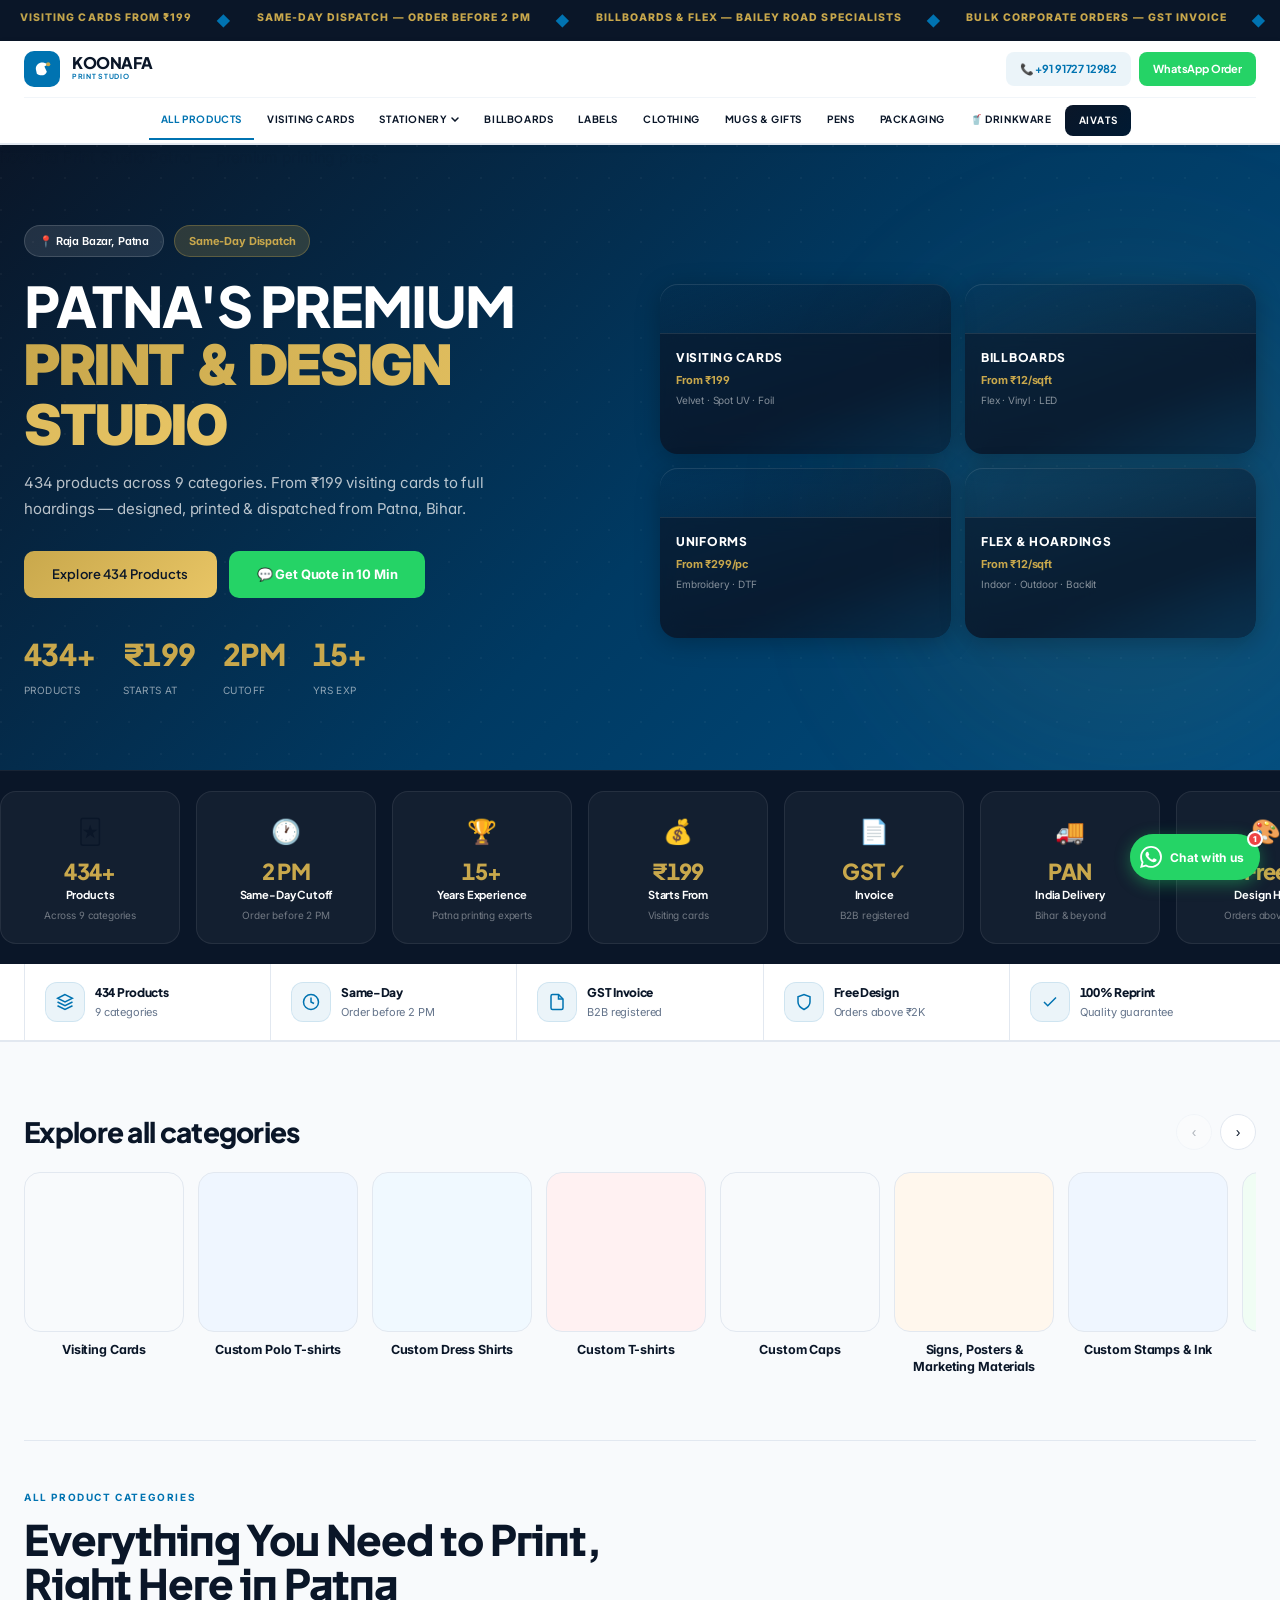
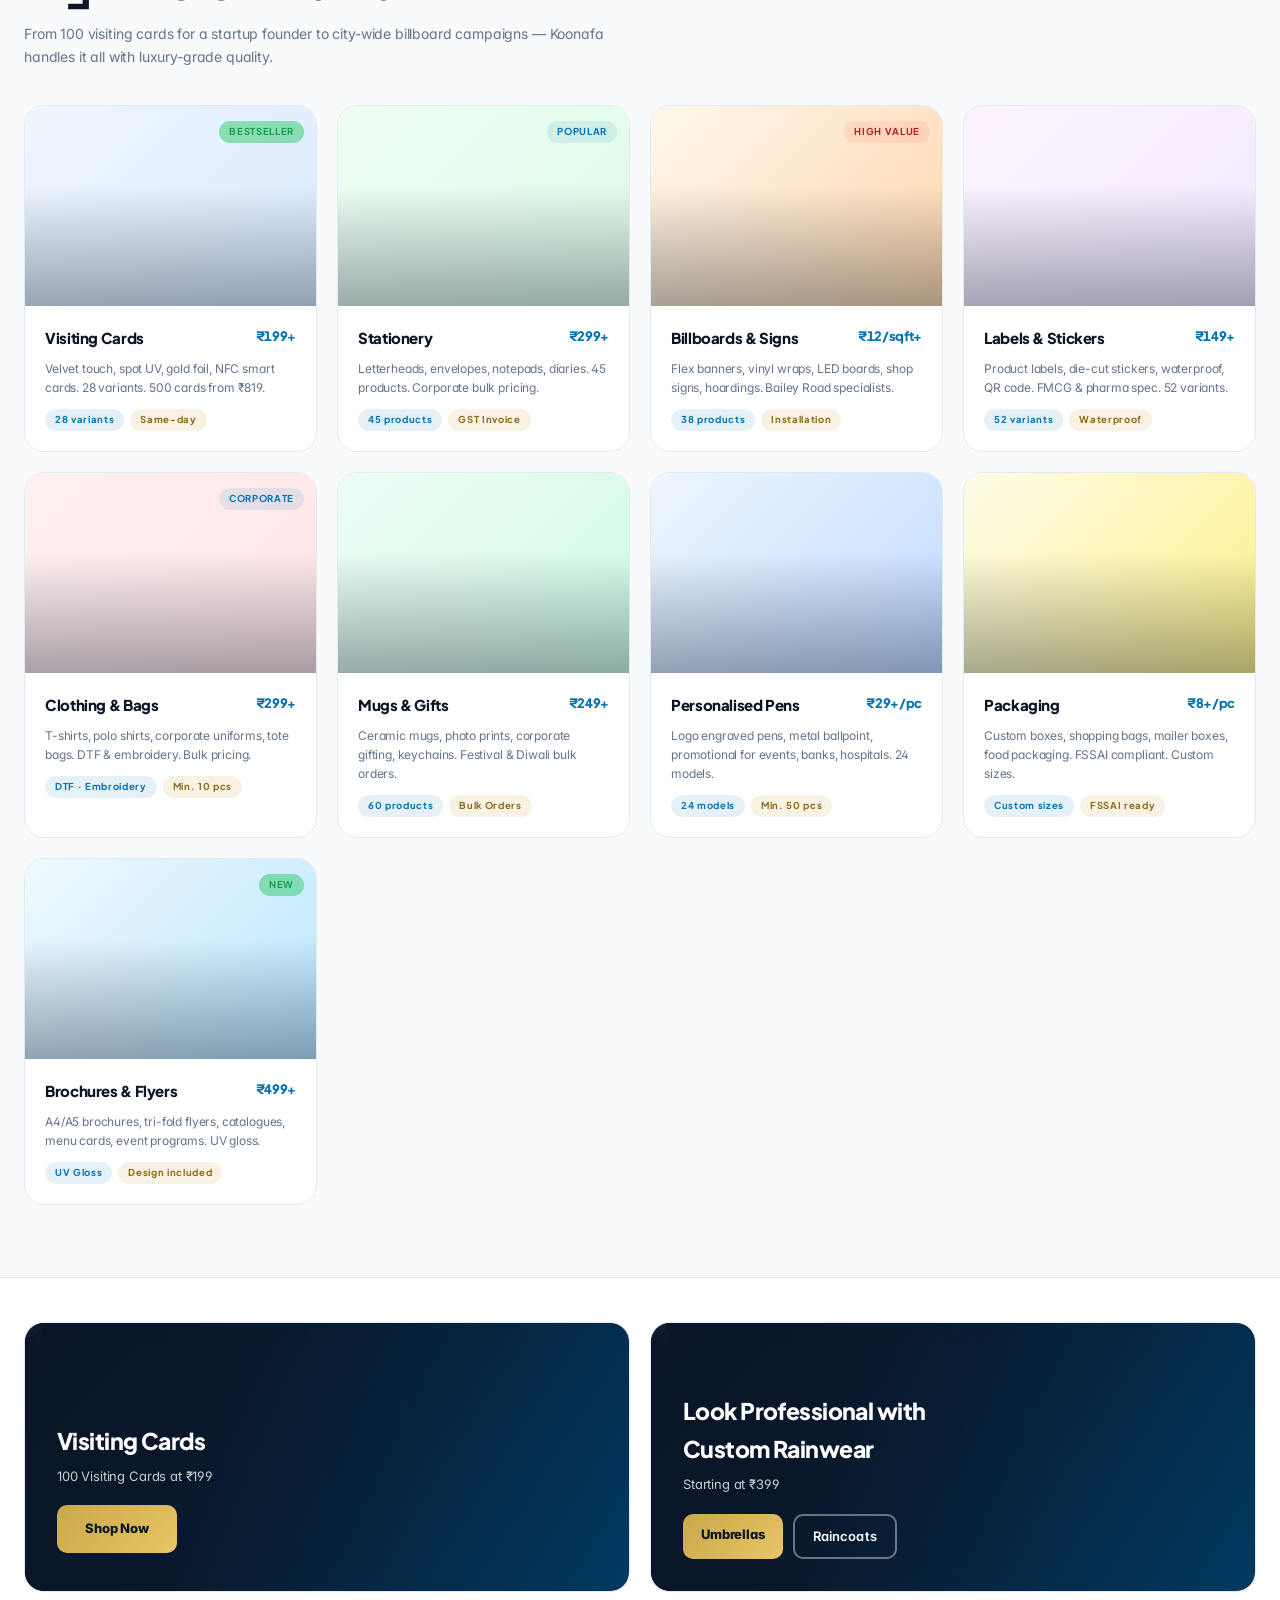
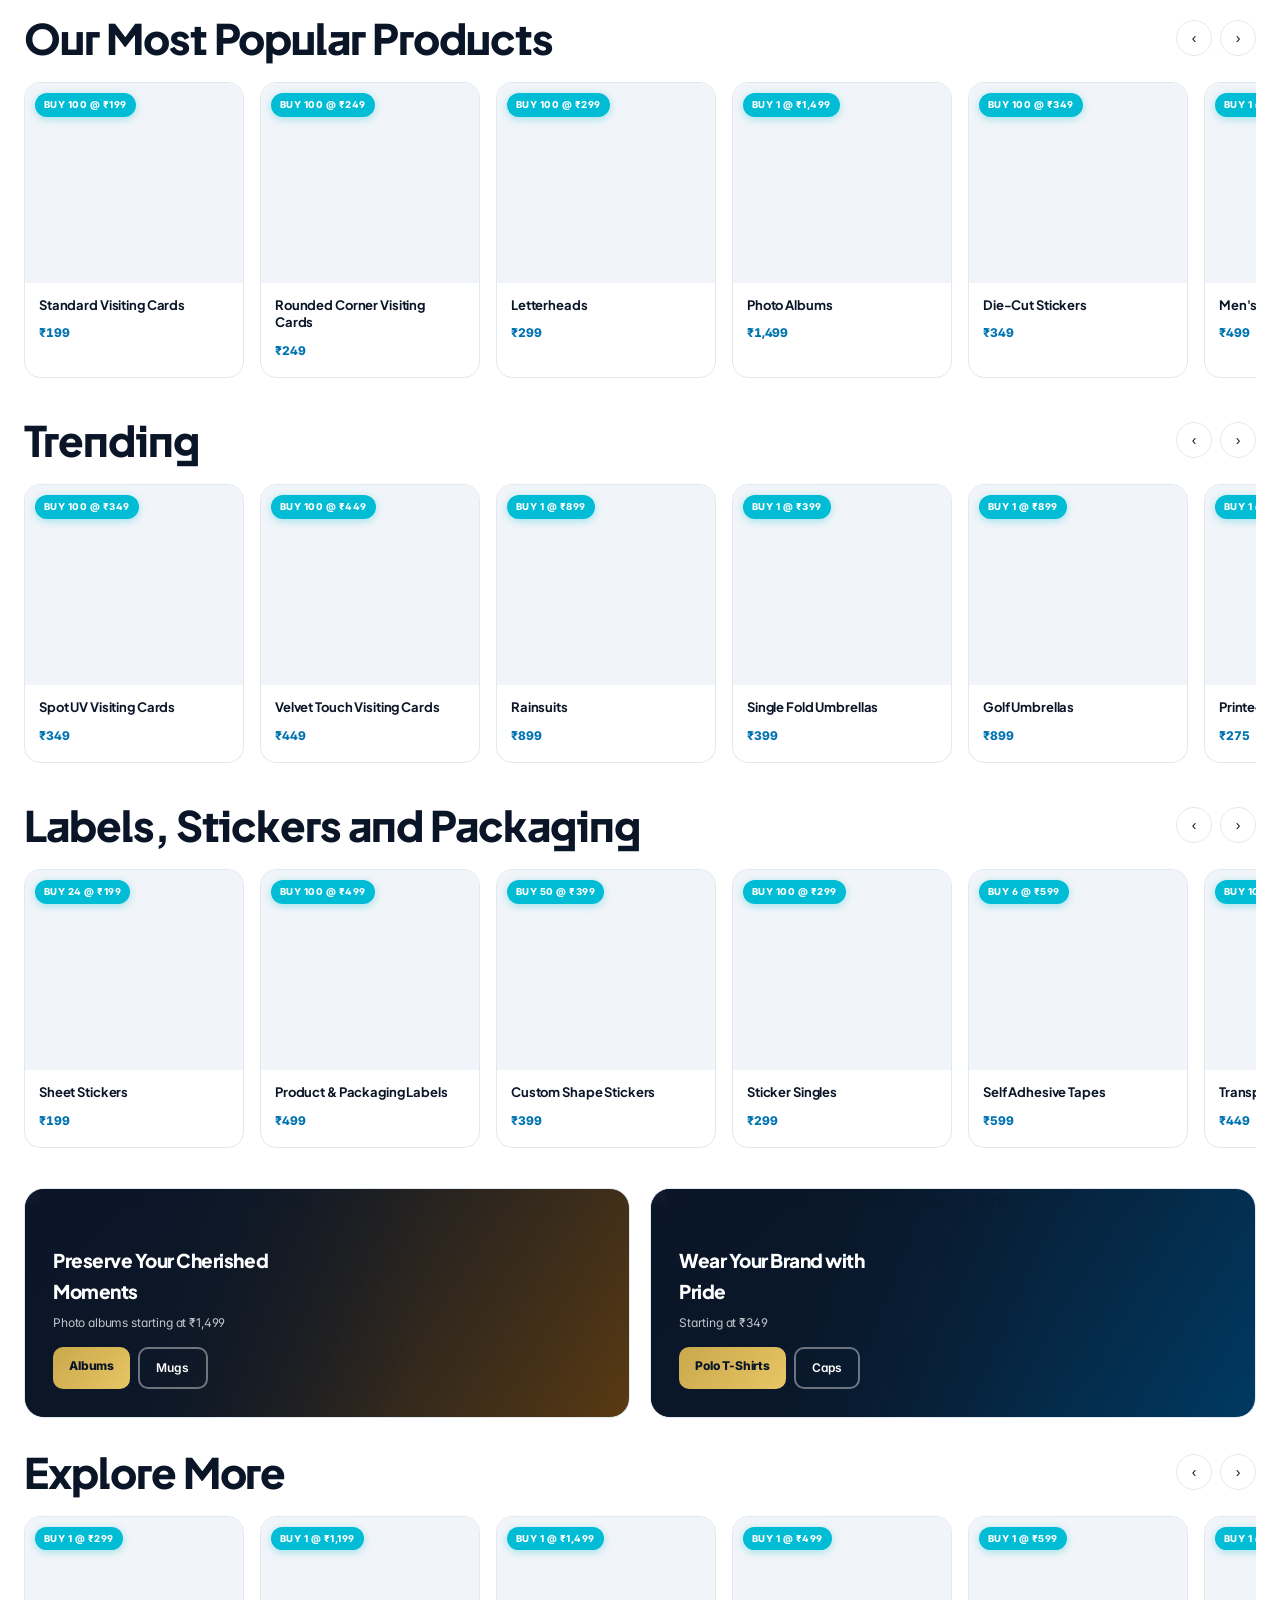
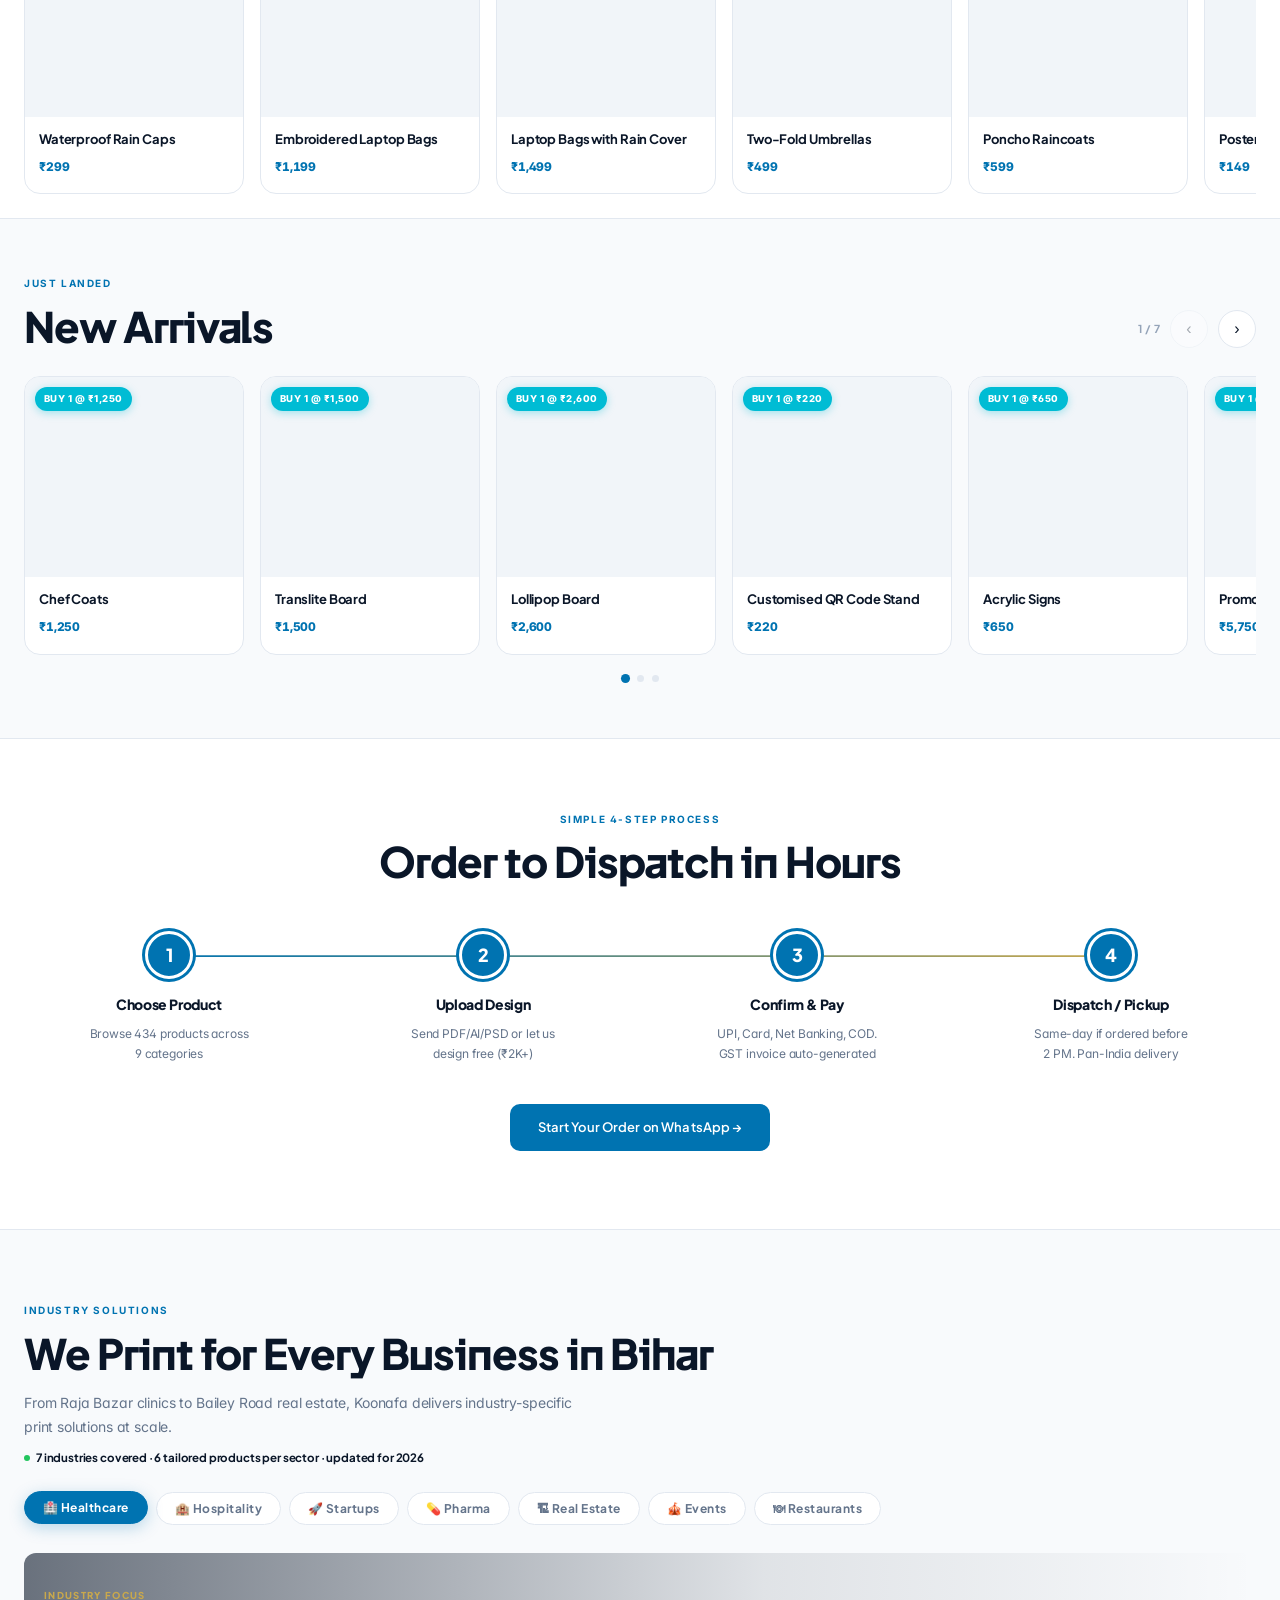
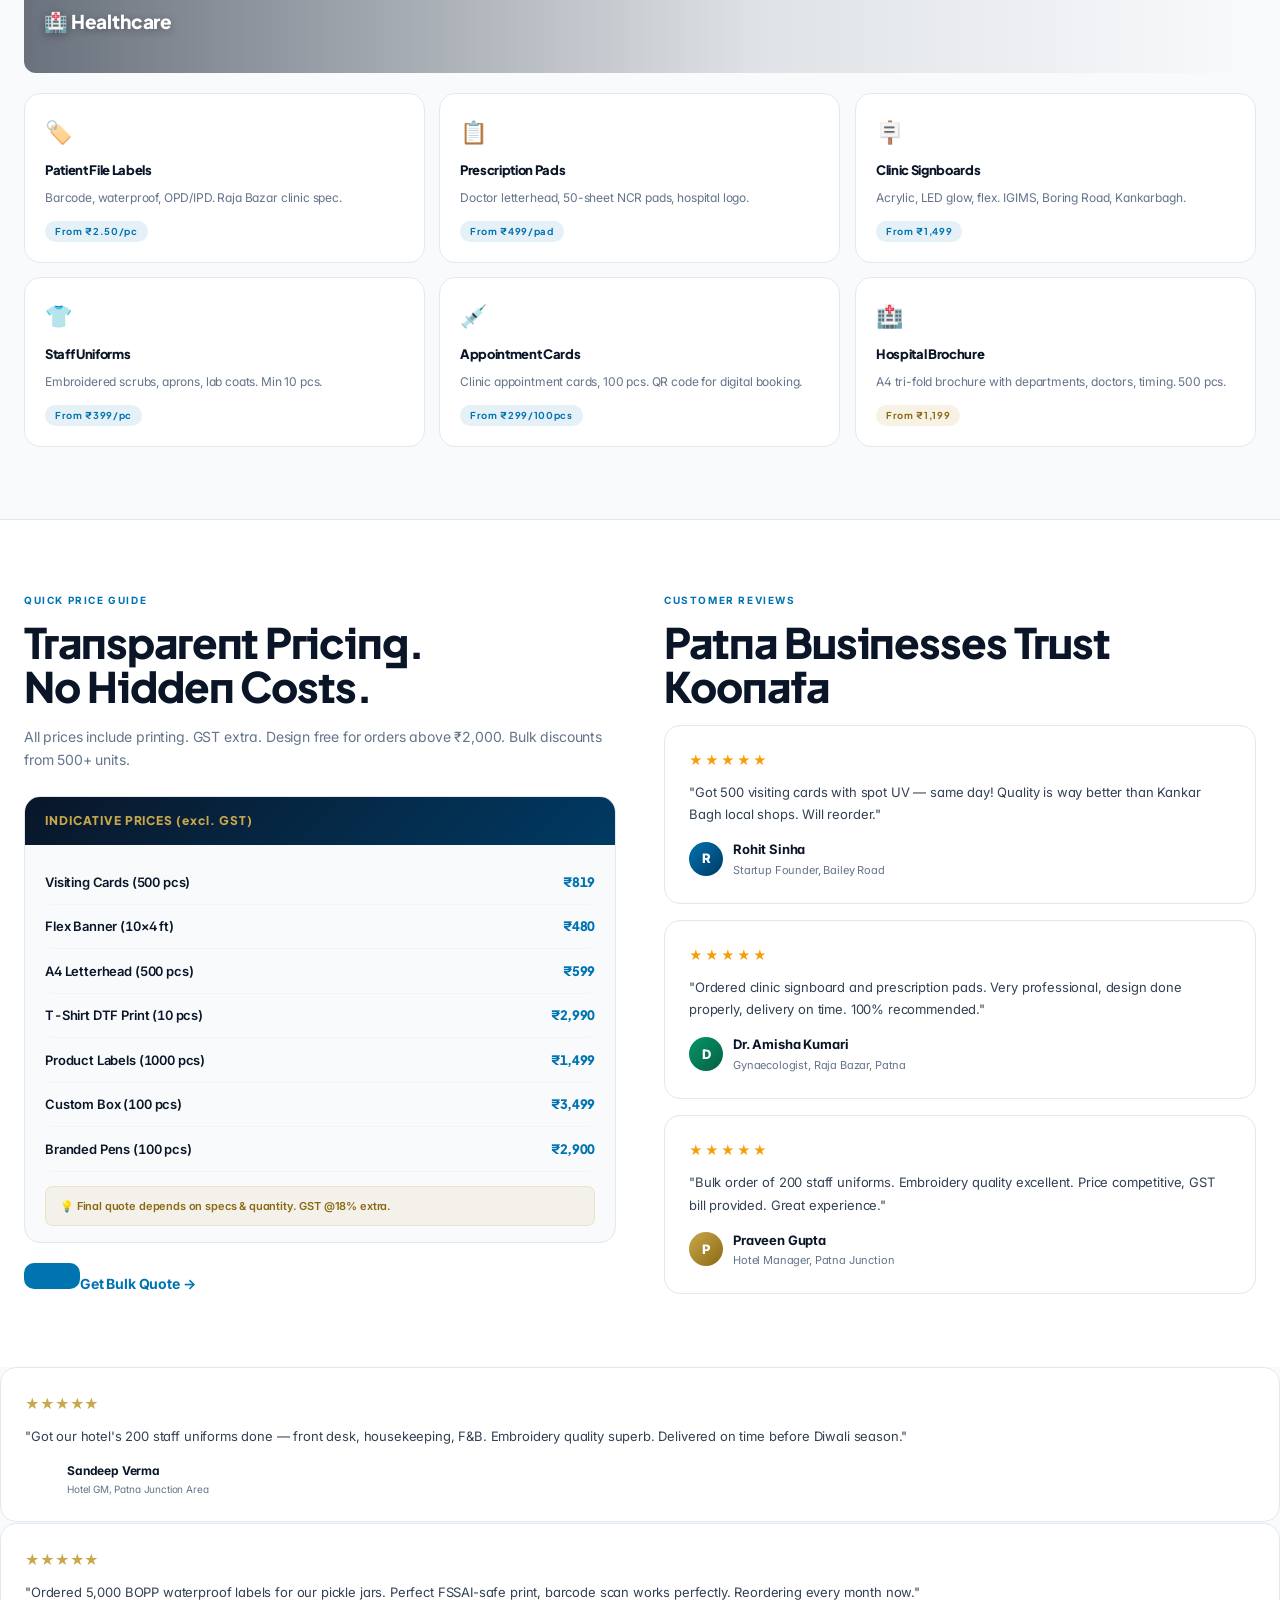
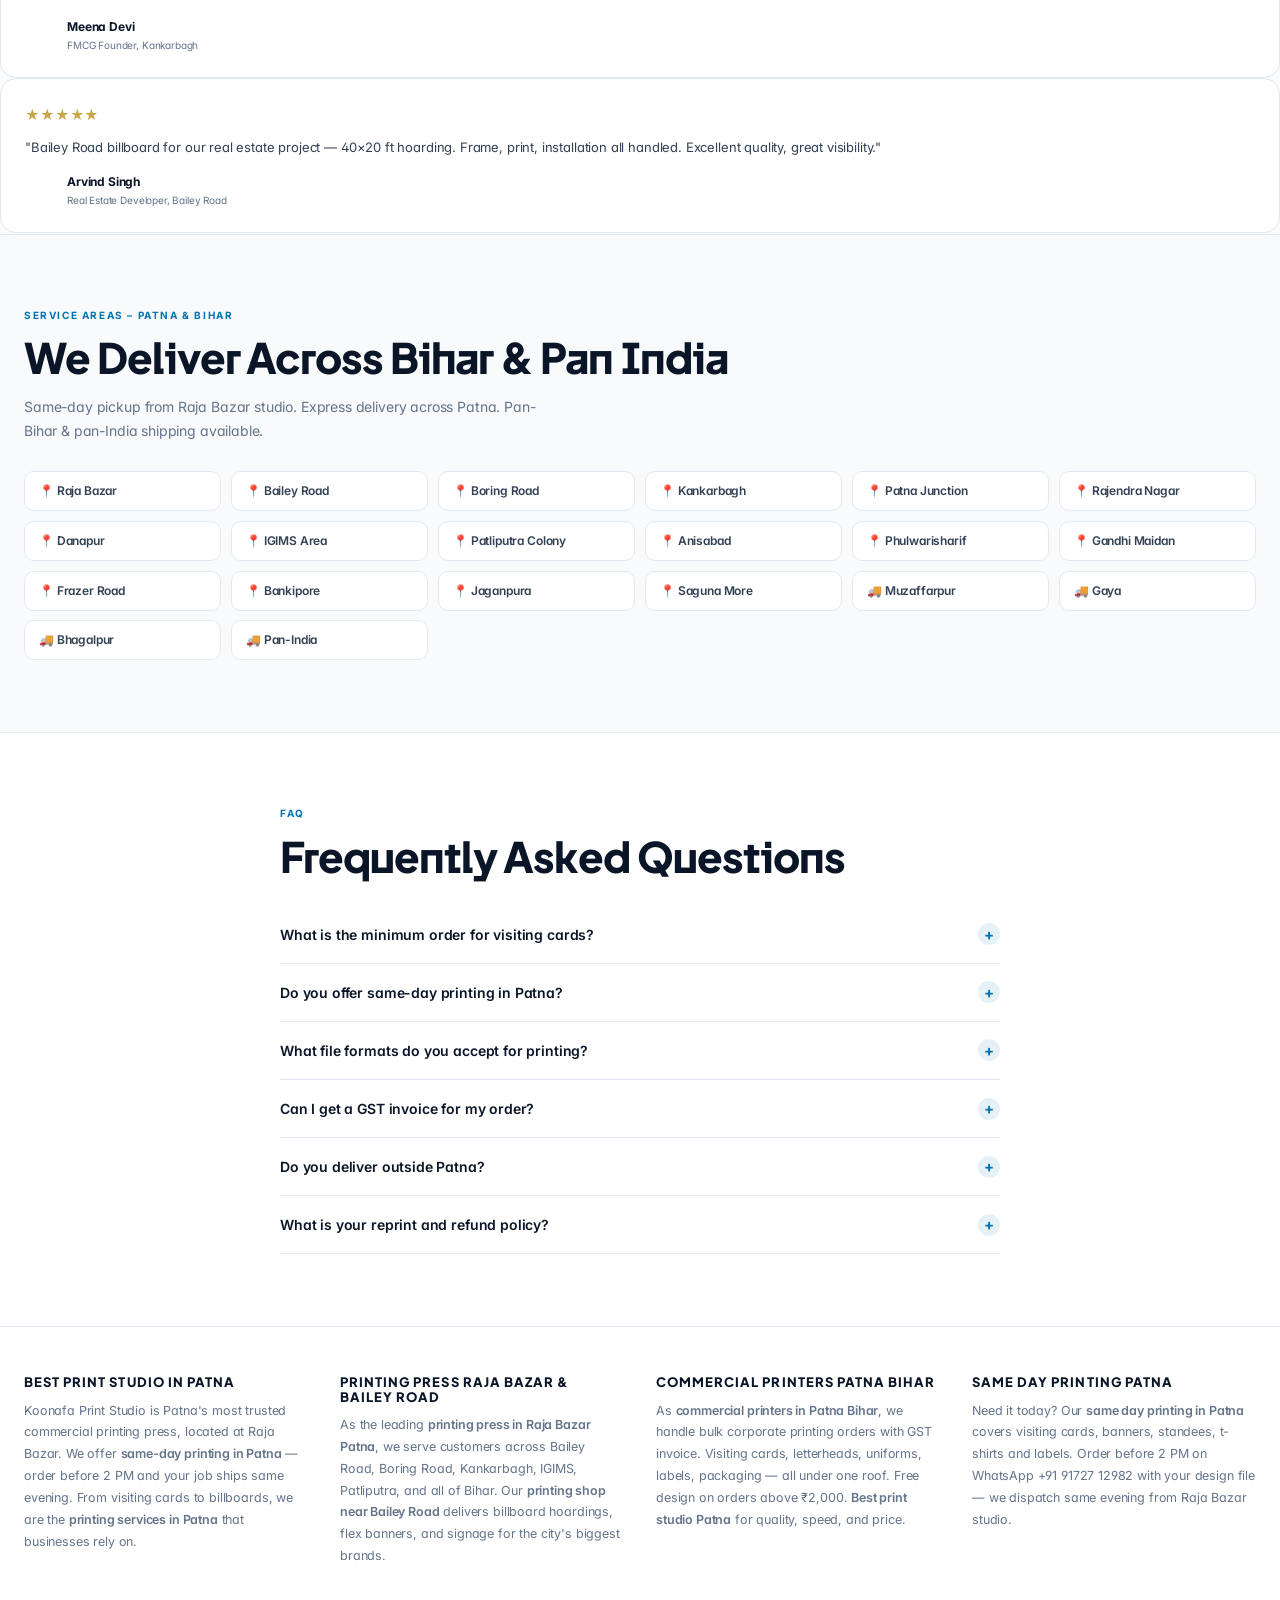
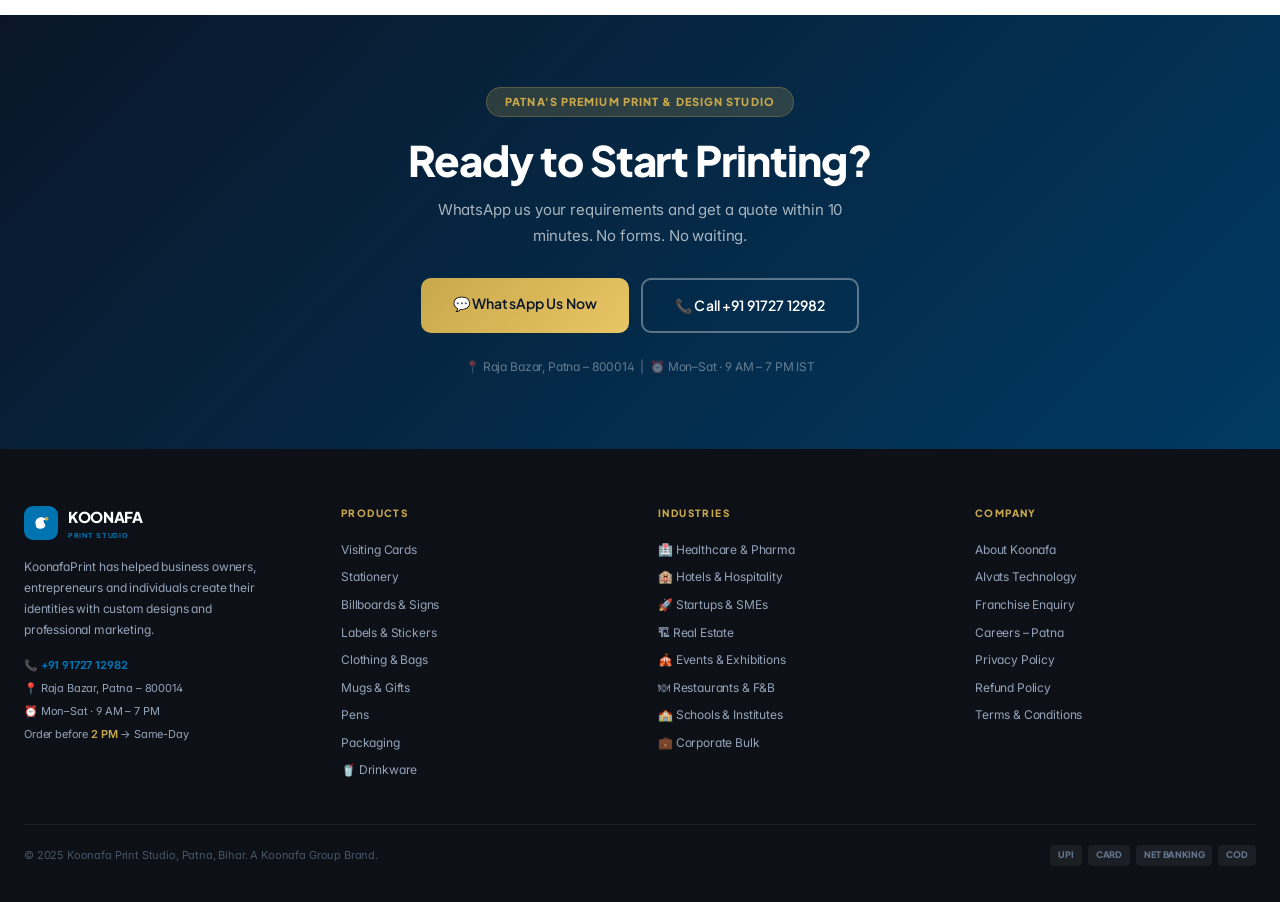
==== commit f083955b: "Update fmt.Println message from 'Hello' to 'Goodbye'" ====
--- a/index.html
+++ b/index.html
@@ -179,6 +179,11 @@
 .ind-panel{transition:opacity .25s ease,transform .25s ease}
 .ind-panel.hidden{opacity:0;transform:translateY(8px);pointer-events:none;position:absolute}
 .ind-panel.visible{opacity:1;transform:translateY(0);position:relative}
+/* ── Industry product grid — fixed columns, no orphan cards ── */
+.ind-grid{display:grid;grid-template-columns:repeat(3,1fr);gap:14px}
+.ind-grid .card{display:flex;flex-direction:column}
+@media(max-width:820px){.ind-grid{grid-template-columns:repeat(2,1fr)}}
+@media(max-width:520px){.ind-grid{grid-template-columns:1fr}}
 /* ── FAQ smooth height animation ── */
 .faq-body{max-height:0;overflow:hidden;transition:max-height .35s ease}
 .faq-body.open{max-height:300px}
@@ -568,6 +573,7 @@
   cursor: grab;
 }
 .h-scroll-track::-webkit-scrollbar { display: none; }
+.prod-track::-webkit-scrollbar { display: none; }
 .h-scroll-track:active { cursor: grabbing; }
 .h-scroll-card {
   flex: 0 0 260px;
@@ -723,14 +729,21 @@
 
 <nav style="background:#fff;border-bottom:2px solid #E2E8F0;position:sticky;top:0;z-index:9000;box-shadow:0 2px 8px rgba(0,0,0,.06)">
   <div class="mx">
-    <div style="display:flex;align-items:center;justify-content:space-between;flex-wrap:wrap;gap:10px;min-height:60px">
+    <!-- ROW 1 — Logo + Contact -->
+    <div style="display:flex;align-items:center;justify-content:space-between;gap:12px;padding:10px 0;border-bottom:1px solid #F1F5F9">
       <a href="index.html" style="display:flex;align-items:center;gap:12px;text-decoration:none;flex-shrink:0">
         <div style="width:36px;height:36px;border-radius:10px;background:#0073B1;display:flex;align-items:center;justify-content:center">
           <svg viewBox="0 0 64 64" fill="none" style="width:22px;height:22px"><path d="M14 32C14 19 26 11 38 14L50 18L39 25L46 40C43 51 28 54 17 46Z" fill="white"/><circle cx="50" cy="18" r="6" fill="#C9A84C"/></svg>
         </div>
         <div><div class="ls" style="font-weight:900;font-size:16px;color:#0A1628;line-height:1">KOONAFA</div><div style="font-size:7px;color:#0073B1;letter-spacing:.1em;font-weight:700">PRINT STUDIO</div></div>
       </a>
-      <div style="display:flex;align-items:center;gap:1px;flex-wrap:wrap;position:relative">
+      <div style="display:flex;align-items:center;gap:8px;flex-shrink:0">
+        <a href="tel:+919172712982" style="padding:8px 14px;background:rgba(0,115,177,.08);color:#0073B1;border-radius:8px;text-decoration:none;font-size:11px;font-weight:700">📞 +91 91727 12982</a>
+        <a href="https://wa.me/919172712982?text=Hi%20Koonafa%2C%20I%20want%20to%20place%20a%20print%20order" target="_blank" style="padding:8px 14px;background:#25D366;color:#fff;border-radius:8px;text-decoration:none;font-size:11px;font-weight:700">WhatsApp Order</a>
+      </div>
+    </div>
+    <!-- ROW 2 — Nav links -->
+    <div style="display:flex;align-items:center;justify-content:center;gap:1px;flex-wrap:wrap;position:relative;padding:3px 0">
         <a href="index.html" class="nav-link active">ALL PRODUCTS</a>
         <a href="visiting-cards.html" class="nav-link">VISITING CARDS</a>
 
@@ -873,12 +886,7 @@
         <a href="drinkware-category.html" class="nav-link">🥤 DRINKWARE</a>
         <a href="aivats.html" class="nav-link nav-ai">AIvats</a>
       </div>
-      <div style="display:flex;align-items:center;gap:8px;flex-shrink:0">
-        <a href="tel:+919172712982" style="padding:8px 14px;background:rgba(0,115,177,.08);color:#0073B1;border-radius:8px;text-decoration:none;font-size:11px;font-weight:700">📞 +91 91727 12982</a>
-        <a href="https://wa.me/919172712982?text=Hi%20Koonafa%2C%20I%20want%20to%20place%20a%20print%20order" target="_blank" style="padding:8px 14px;background:#25D366;color:#fff;border-radius:8px;text-decoration:none;font-size:11px;font-weight:700">WhatsApp Order</a>
-      </div>
-    </div>
-  </div>
+    </div>
 </nav>
 
 <!-- HERO -->
@@ -1268,6 +1276,18 @@
           <div class="esc-img-wrap" style="background:#F0F9FF"><img src="https://images.unsplash.com/photo-1561070791-2526d30994b5?w=320&h=320&fit=crop&q=80" alt="Brochures & Flyers" loading="lazy"></div>
           <span class="esc-label">Brochures &amp; Flyers</span>
         </a>
+        <a href="stationery.html#corporate-diary" class="esc-item">
+          <div class="esc-img-wrap" style="background:#FDF4FF"><img src="https://images.unsplash.com/photo-1586769852836-bc069f19e1b6?w=320&h=320&fit=crop&q=80" alt="Corporate Diaries" loading="lazy"></div>
+          <span class="esc-label">Corporate Diaries</span>
+        </a>
+        <a href="clothing-bags.html?type=rainwear" class="esc-item">
+          <div class="esc-img-wrap" style="background:#EFF6FF"><img src="https://images.unsplash.com/photo-1558769132-cb1aea458c5e?w=320&h=320&fit=crop&q=80" alt="Custom Umbrellas" loading="lazy"></div>
+          <span class="esc-label">Custom Umbrellas</span>
+        </a>
+        <a href="packaging.html" class="esc-item">
+          <div class="esc-img-wrap" style="background:#F0FDF4"><img src="https://images.unsplash.com/photo-1578575437130-527eed3abbec?w=320&h=320&fit=crop&q=80" alt="Laptop Bags" loading="lazy"></div>
+          <span class="esc-label">Laptop &amp; Courier Bags</span>
+        </a>
       </div>
 
       <script>
@@ -1445,6 +1465,206 @@
     </div>
   </div>
 </section>
+
+<!-- ═══════════════════════════════════════════════════════════════════
+     PROMO BANNERS — Vistaprint-style dual hero banners
+     ═══════════════════════════════════════════════════════════════════ -->
+<section style="background:#fff;padding:44px 0 8px;border-top:1px solid #E2E8F0">
+  <div class="mx">
+    <div style="display:grid;grid-template-columns:1fr 1fr;gap:20px">
+
+      <a href="visiting-cards.html" class="cat-card" style="position:relative;min-height:270px;display:flex;align-items:flex-end;background:linear-gradient(135deg,#0A1628,#003a63)">
+        <img src="https://images.unsplash.com/photo-1592578630481-cc8a75bfe7dd?w=900&h=520&fit=crop&q=80&auto=format" alt="Visiting cards promo — 100 cards at ₹199" loading="lazy" style="position:absolute;inset:0;width:100%;height:100%;object-fit:cover;opacity:.5">
+        <div style="position:absolute;inset:0;background:linear-gradient(100deg,rgba(10,22,40,.94) 22%,rgba(10,22,40,.25) 65%,transparent 100%)"></div>
+        <div style="position:relative;padding:32px;max-width:300px">
+          <div class="ls" style="font-size:23px;font-weight:900;color:#fff;margin-bottom:6px">Visiting Cards</div>
+          <div style="font-size:13px;color:rgba(255,255,255,.78);margin-bottom:18px">100 Visiting Cards at ₹199</div>
+          <span class="btn-gold">Shop Now</span>
+        </div>
+      </a>
+
+      <a href="clothing-bags.html?type=rainwear" class="cat-card" style="position:relative;min-height:270px;display:flex;align-items:flex-end;background:linear-gradient(135deg,#0A1628,#003a63)">
+        <img src="https://images.unsplash.com/photo-1558769132-cb1aea458c5e?w=900&h=520&fit=crop&q=80&auto=format" alt="Custom rainwear promo — umbrellas and raincoats" loading="lazy" style="position:absolute;inset:0;width:100%;height:100%;object-fit:cover;opacity:.55">
+        <div style="position:absolute;inset:0;background:linear-gradient(100deg,rgba(10,22,40,.94) 22%,rgba(10,22,40,.25) 65%,transparent 100%)"></div>
+        <div style="position:relative;padding:32px;max-width:310px">
+          <div class="ls" style="font-size:23px;font-weight:900;color:#fff;margin-bottom:6px">Look Professional with Custom Rainwear</div>
+          <div style="font-size:13px;color:rgba(255,255,255,.78);margin-bottom:18px">Starting at ₹399</div>
+          <div style="display:flex;gap:10px;flex-wrap:wrap">
+            <span class="btn-gold" style="padding:10px 18px">Umbrellas</span>
+            <span class="btn-outline" style="border-color:rgba(255,255,255,.4);color:#fff;padding:10px 18px">Raincoats</span>
+          </div>
+        </div>
+      </a>
+
+    </div>
+  </div>
+</section>
+
+<!-- ═══════════════════════════════════════════════════════════════════
+     PRODUCT CAROUSELS — Popular / Trending / Labels & Packaging / Explore More
+     Reuses the .na-card component (defined below in New Arrivals) for
+     visual consistency across every product rail on the page.
+     ═══════════════════════════════════════════════════════════════════ -->
+<style>
+  .prod-rail{display:flex;gap:16px;overflow-x:auto;scroll-behavior:smooth;padding-bottom:8px}
+  .prod-nav-btn{width:36px;height:36px;border-radius:50%;border:1.5px solid #E2E8F0;background:#fff;cursor:pointer;display:flex;align-items:center;justify-content:center;font-size:14px;color:#0A1628;transition:all .2s;flex-shrink:0}
+  .prod-nav-btn:hover{border-color:#0073B1;color:#0073B1}
+</style>
+
+<!-- OUR MOST POPULAR PRODUCTS -->
+<section class="sec" style="padding:16px 0 8px;background:#fff">
+  <div class="mx">
+    <div style="display:flex;align-items:center;justify-content:space-between;margin-bottom:22px;flex-wrap:wrap;gap:12px">
+      <h2 class="section-title" style="margin-bottom:0">Our Most Popular Products</h2>
+      <div style="display:flex;gap:8px">
+        <button class="prod-nav-btn" onclick="prodScroll('pp-track',-1)">‹</button>
+        <button class="prod-nav-btn" onclick="prodScroll('pp-track',1)">›</button>
+      </div>
+    </div>
+    <div id="pp-track" class="prod-rail prod-track">
+
+      <a href="visiting-cards.html?p=standard" class="na-card"><div class="na-img"><span class="na-badge">BUY 100 @ ₹199</span><img src="https://images.unsplash.com/photo-1592578630481-cc8a75bfe7dd?w=400&h=400&fit=crop&q=85" alt="Standard Visiting Cards" loading="lazy"></div><div class="na-body"><div class="na-name">Standard Visiting Cards</div><div><span class="na-price">₹199</span></div></div></a>
+
+      <a href="visiting-cards.html?p=rounded-corner" class="na-card"><div class="na-img"><span class="na-badge">BUY 100 @ ₹249</span><img src="https://images.unsplash.com/photo-1592578630481-cc8a75bfe7dd?w=400&h=400&fit=crop&q=85" alt="Rounded Corner Visiting Cards" loading="lazy"></div><div class="na-body"><div class="na-name">Rounded Corner Visiting Cards</div><div><span class="na-price">₹249</span></div></div></a>
+
+      <a href="stationery.html#letterheads" class="na-card"><div class="na-img"><span class="na-badge">BUY 100 @ ₹299</span><img src="https://images.unsplash.com/photo-1586769852836-bc069f19e1b6?w=400&h=400&fit=crop&q=85" alt="Letterheads" loading="lazy"></div><div class="na-body"><div class="na-name">Letterheads</div><div><span class="na-price">₹299</span></div></div></a>
+
+      <a href="mugs-gifts.html?p=photo-albums" class="na-card"><div class="na-img"><span class="na-badge">BUY 1 @ ₹1,499</span><img src="https://images.unsplash.com/photo-1528569937393-ee892b976859?w=400&h=400&fit=crop&q=85" alt="Photo Albums" loading="lazy"></div><div class="na-body"><div class="na-name">Photo Albums</div><div><span class="na-price">₹1,499</span></div></div></a>
+
+      <a href="labels.html?p=sheet-stickers" class="na-card"><div class="na-img"><span class="na-badge">BUY 100 @ ₹349</span><img src="https://images.unsplash.com/photo-1614043429014-33e5d85e5ac0?w=400&h=400&fit=crop&q=85" alt="Die-Cut Stickers" loading="lazy"></div><div class="na-body"><div class="na-name">Die-Cut Stickers</div><div><span class="na-price">₹349</span></div></div></a>
+
+      <a href="clothing-bags.html?type=polo" class="na-card"><div class="na-img"><span class="na-badge">BUY 1 @ ₹499</span><img src="https://images.unsplash.com/photo-1586790170083-2f9ceadc732d?w=400&h=400&fit=crop&q=85" alt="Men's Polo T-Shirts" loading="lazy"></div><div class="na-body"><div class="na-name">Men's Polo T-Shirts</div><div><span class="na-price">₹499</span></div></div></a>
+
+    </div>
+  </div>
+</section>
+
+<!-- TRENDING -->
+<section class="sec" style="padding:24px 0 8px;background:#fff">
+  <div class="mx">
+    <div style="display:flex;align-items:center;justify-content:space-between;margin-bottom:22px;flex-wrap:wrap;gap:12px">
+      <h2 class="section-title" style="margin-bottom:0">Trending</h2>
+      <div style="display:flex;gap:8px">
+        <button class="prod-nav-btn" onclick="prodScroll('tr-track',-1)">‹</button>
+        <button class="prod-nav-btn" onclick="prodScroll('tr-track',1)">›</button>
+      </div>
+    </div>
+    <div id="tr-track" class="prod-rail prod-track">
+
+      <a href="visiting-cards.html?p=spot-uv" class="na-card"><div class="na-img"><span class="na-badge">BUY 100 @ ₹349</span><img src="https://images.unsplash.com/photo-1592578630481-cc8a75bfe7dd?w=400&h=400&fit=crop&q=85" alt="Spot UV Visiting Cards" loading="lazy"></div><div class="na-body"><div class="na-name">Spot UV Visiting Cards</div><div><span class="na-price">₹349</span></div></div></a>
+
+      <a href="visiting-cards.html?p=velvet" class="na-card"><div class="na-img"><span class="na-badge">BUY 100 @ ₹449</span><img src="https://images.unsplash.com/photo-1592578630481-cc8a75bfe7dd?w=400&h=400&fit=crop&q=85" alt="Velvet Touch Visiting Cards" loading="lazy"></div><div class="na-body"><div class="na-name">Velvet Touch Visiting Cards</div><div><span class="na-price">₹449</span></div></div></a>
+
+      <a href="clothing-bags.html?type=rainwear&p=rainsuits" class="na-card"><div class="na-img"><span class="na-badge">BUY 1 @ ₹899</span><img src="https://images.unsplash.com/photo-1523381294911-8d3cead13475?w=400&h=400&fit=crop&q=85" alt="Rainsuits" loading="lazy"></div><div class="na-body"><div class="na-name">Rainsuits</div><div><span class="na-price">₹899</span></div></div></a>
+
+      <a href="clothing-bags.html?type=rainwear&p=single-fold-umbrella" class="na-card"><div class="na-img"><span class="na-badge">BUY 1 @ ₹399</span><img src="https://images.unsplash.com/photo-1541697183324-e15d407c91cf?w=400&h=400&fit=crop&q=85" alt="Single Fold Umbrellas" loading="lazy"></div><div class="na-body"><div class="na-name">Single Fold Umbrellas</div><div><span class="na-price">₹399</span></div></div></a>
+
+      <a href="clothing-bags.html?type=rainwear&p=golf-umbrella" class="na-card"><div class="na-img"><span class="na-badge">BUY 1 @ ₹899</span><img src="https://images.unsplash.com/photo-1514882651048-f09572b0233e?w=400&h=400&fit=crop&q=85" alt="Golf Umbrellas" loading="lazy"></div><div class="na-body"><div class="na-name">Golf Umbrellas</div><div><span class="na-price">₹899</span></div></div></a>
+
+      <a href="clothing-bags.html?type=caps" class="na-card"><div class="na-img"><span class="na-badge">BUY 1 @ ₹275</span><img src="https://images.unsplash.com/photo-1588850561407-ed78c282e89b?w=400&h=400&fit=crop&q=85" alt="Printed Caps" loading="lazy"></div><div class="na-body"><div class="na-name">Printed Caps</div><div><span class="na-price">₹275</span></div></div></a>
+
+    </div>
+  </div>
+</section>
+
+<!-- LABELS, STICKERS AND PACKAGING -->
+<section class="sec" style="padding:24px 0 8px;background:#fff">
+  <div class="mx">
+    <div style="display:flex;align-items:center;justify-content:space-between;margin-bottom:22px;flex-wrap:wrap;gap:12px">
+      <h2 class="section-title" style="margin-bottom:0">Labels, Stickers and Packaging</h2>
+      <div style="display:flex;gap:8px">
+        <button class="prod-nav-btn" onclick="prodScroll('lb-track',-1)">‹</button>
+        <button class="prod-nav-btn" onclick="prodScroll('lb-track',1)">›</button>
+      </div>
+    </div>
+    <div id="lb-track" class="prod-rail prod-track">
+
+      <a href="labels.html?p=sheet-stickers" class="na-card"><div class="na-img"><span class="na-badge">BUY 24 @ ₹199</span><img src="https://images.unsplash.com/photo-1614043429014-33e5d85e5ac0?w=400&h=400&fit=crop&q=85" alt="Sheet Stickers" loading="lazy"></div><div class="na-body"><div class="na-name">Sheet Stickers</div><div><span class="na-price">₹199</span></div></div></a>
+
+      <a href="labels.html?p=product-labels" class="na-card"><div class="na-img"><span class="na-badge">BUY 100 @ ₹499</span><img src="https://images.unsplash.com/photo-1614043429014-33e5d85e5ac0?w=400&h=400&fit=crop&q=85" alt="Product & Packaging Labels" loading="lazy"></div><div class="na-body"><div class="na-name">Product &amp; Packaging Labels</div><div><span class="na-price">₹499</span></div></div></a>
+
+      <a href="labels.html?p=custom-shape-stickers" class="na-card"><div class="na-img"><span class="na-badge">BUY 50 @ ₹399</span><img src="https://images.unsplash.com/photo-1614043429014-33e5d85e5ac0?w=400&h=400&fit=crop&q=85" alt="Custom Shape Stickers" loading="lazy"></div><div class="na-body"><div class="na-name">Custom Shape Stickers</div><div><span class="na-price">₹399</span></div></div></a>
+
+      <a href="labels.html?p=sticker-singles" class="na-card"><div class="na-img"><span class="na-badge">BUY 100 @ ₹299</span><img src="https://images.unsplash.com/photo-1614043429014-33e5d85e5ac0?w=400&h=400&fit=crop&q=85" alt="Sticker Singles" loading="lazy"></div><div class="na-body"><div class="na-name">Sticker Singles</div><div><span class="na-price">₹299</span></div></div></a>
+
+      <a href="packaging.html?p=self-adhesive-tapes" class="na-card"><div class="na-img"><span class="na-badge">BUY 6 @ ₹599</span><img src="https://images.unsplash.com/photo-1602629978851-125a3b62f3d8?w=400&h=400&fit=crop&q=85" alt="Self Adhesive Tapes" loading="lazy"></div><div class="na-body"><div class="na-name">Self Adhesive Tapes</div><div><span class="na-price">₹599</span></div></div></a>
+
+      <a href="labels.html?p=transparent-labels" class="na-card"><div class="na-img"><span class="na-badge">BUY 100 @ ₹449</span><img src="https://images.unsplash.com/photo-1614043429014-33e5d85e5ac0?w=400&h=400&fit=crop&q=85" alt="Transparent Labels" loading="lazy"></div><div class="na-body"><div class="na-name">Transparent Labels</div><div><span class="na-price">₹449</span></div></div></a>
+
+    </div>
+  </div>
+</section>
+
+<!-- SECONDARY PROMO BANNERS -->
+<section style="background:#fff;padding:24px 0 8px">
+  <div class="mx">
+    <div style="display:grid;grid-template-columns:1fr 1fr;gap:20px">
+
+      <a href="mugs-gifts.html?p=photo-albums" class="cat-card" style="position:relative;min-height:230px;display:flex;align-items:flex-end;background:linear-gradient(135deg,#0A1628,#5a3a12)">
+        <img src="https://images.unsplash.com/photo-1541534741688-6078c6bfb5c5?w=900&h=460&fit=crop&q=80&auto=format" alt="Wedding albums and photo gifting promo" loading="lazy" style="position:absolute;inset:0;width:100%;height:100%;object-fit:cover;opacity:.4">
+        <div style="position:absolute;inset:0;background:linear-gradient(100deg,rgba(10,22,40,.94) 25%,rgba(10,22,40,.25) 65%,transparent 100%)"></div>
+        <div style="position:relative;padding:28px;max-width:290px">
+          <div class="ls" style="font-size:19px;font-weight:900;color:#fff;margin-bottom:6px">Preserve Your Cherished Moments</div>
+          <div style="font-size:12px;color:rgba(255,255,255,.75);margin-bottom:14px">Photo albums starting at ₹1,499</div>
+          <div style="display:flex;gap:8px;flex-wrap:wrap">
+            <span class="btn-gold" style="padding:9px 16px;font-size:12px">Albums</span>
+            <span class="btn-outline" style="border-color:rgba(255,255,255,.4);color:#fff;padding:9px 16px;font-size:12px">Mugs</span>
+          </div>
+        </div>
+      </a>
+
+      <a href="clothing-bags.html?type=polo" class="cat-card" style="position:relative;min-height:230px;display:flex;align-items:flex-end;background:linear-gradient(135deg,#0A1628,#003a63)">
+        <img src="https://images.unsplash.com/photo-1586790170083-2f9ceadc732d?w=900&h=460&fit=crop&q=80&auto=format" alt="Wear your brand with pride — corporate polo t-shirts" loading="lazy" style="position:absolute;inset:0;width:100%;height:100%;object-fit:cover;opacity:.4">
+        <div style="position:absolute;inset:0;background:linear-gradient(100deg,rgba(10,22,40,.94) 25%,rgba(10,22,40,.25) 65%,transparent 100%)"></div>
+        <div style="position:relative;padding:28px;max-width:290px">
+          <div class="ls" style="font-size:19px;font-weight:900;color:#fff;margin-bottom:6px">Wear Your Brand with Pride</div>
+          <div style="font-size:12px;color:rgba(255,255,255,.75);margin-bottom:14px">Starting at ₹349</div>
+          <div style="display:flex;gap:8px;flex-wrap:wrap">
+            <span class="btn-gold" style="padding:9px 16px;font-size:12px">Polo T-Shirts</span>
+            <span class="btn-outline" style="border-color:rgba(255,255,255,.4);color:#fff;padding:9px 16px;font-size:12px">Caps</span>
+          </div>
+        </div>
+      </a>
+
+    </div>
+  </div>
+</section>
+
+<!-- EXPLORE MORE -->
+<section class="sec" style="padding:24px 0 16px;background:#fff">
+  <div class="mx">
+    <div style="display:flex;align-items:center;justify-content:space-between;margin-bottom:22px;flex-wrap:wrap;gap:12px">
+      <h2 class="section-title" style="margin-bottom:0">Explore More</h2>
+      <div style="display:flex;gap:8px">
+        <button class="prod-nav-btn" onclick="prodScroll('em-track',-1)">‹</button>
+        <button class="prod-nav-btn" onclick="prodScroll('em-track',1)">›</button>
+      </div>
+    </div>
+    <div id="em-track" class="prod-rail prod-track">
+
+      <a href="clothing-bags.html?p=waterproof-rain-caps" class="na-card"><div class="na-img"><span class="na-badge">BUY 1 @ ₹299</span><img src="https://images.unsplash.com/photo-1521369909029-2afed882baee?w=400&h=400&fit=crop&q=85" alt="Waterproof Rain Caps" loading="lazy"></div><div class="na-body"><div class="na-name">Waterproof Rain Caps</div><div><span class="na-price">₹299</span></div></div></a>
+
+      <a href="packaging.html?p=embroidered-laptop-bags" class="na-card"><div class="na-img"><span class="na-badge">BUY 1 @ ₹1,199</span><img src="https://images.unsplash.com/photo-1568247067952-eab2ce84a349?w=400&h=400&fit=crop&q=85" alt="Embroidered Laptop Bags" loading="lazy"></div><div class="na-body"><div class="na-name">Embroidered Laptop Bags</div><div><span class="na-price">₹1,199</span></div></div></a>
+
+      <a href="packaging.html?p=laptop-bags-rain-cover" class="na-card"><div class="na-img"><span class="na-badge">BUY 1 @ ₹1,499</span><img src="https://images.unsplash.com/photo-1553062407-98eeb64c6a62?w=400&h=400&fit=crop&q=85" alt="Laptop Bags with Rain Cover" loading="lazy"></div><div class="na-body"><div class="na-name">Laptop Bags with Rain Cover</div><div><span class="na-price">₹1,499</span></div></div></a>
+
+      <a href="clothing-bags.html?type=rainwear&p=two-fold-umbrella" class="na-card"><div class="na-img"><span class="na-badge">BUY 1 @ ₹499</span><img src="https://images.unsplash.com/photo-1580051235428-f88ae8a2d53b?w=400&h=400&fit=crop&q=85" alt="Two-Fold Umbrellas" loading="lazy"></div><div class="na-body"><div class="na-name">Two-Fold Umbrellas</div><div><span class="na-price">₹499</span></div></div></a>
+
+      <a href="clothing-bags.html?type=rainwear&p=poncho-raincoats" class="na-card"><div class="na-img"><span class="na-badge">BUY 1 @ ₹599</span><img src="https://images.unsplash.com/photo-1523772721666-22ad3c3b6f90?w=400&h=400&fit=crop&q=85" alt="Poncho Raincoats" loading="lazy"></div><div class="na-body"><div class="na-name">Poncho Raincoats</div><div><span class="na-price">₹599</span></div></div></a>
+
+      <a href="signs-posters.html?p=posters" class="na-card"><div class="na-img"><span class="na-badge">BUY 1 @ ₹149</span><img src="https://images.unsplash.com/photo-1543487945-139a97f387d5?w=400&h=400&fit=crop&q=85" alt="Posters" loading="lazy"></div><div class="na-body"><div class="na-name">Posters</div><div><span class="na-price">₹149</span></div></div></a>
+
+    </div>
+  </div>
+</section>
+
+<script>
+function prodScroll(id, dir){
+  const t = document.getElementById(id);
+  if(!t) return;
+  t.scrollBy({ left: dir * 700, behavior: 'smooth' });
+}
+</script>
 
 <!-- NEW ARRIVALS -->
 <section id="new-arrivals" style="background:#F8FAFC;border-top:1px solid #E2E8F0;padding:56px 0">
@@ -1731,11 +1951,33 @@
       <a href="signs-posters.html?p=table-flags" class="na-card">
         <div class="na-img">
           <span class="na-badge">BUY 1 @ ₹1,950</span>
-          <img src="https://images.unsplash.com/photo-1586769852836-bc069f19e1b6?w=400&h=400&fit=crop&q=85" alt="Table Flags" loading="lazy">
+          <img src="https://images.unsplash.com/photo-1535911062114-764574491173?w=400&h=400&fit=crop&q=85" alt="Table Flags" loading="lazy">
         </div>
         <div class="na-body">
           <div class="na-name">Table Flags</div>
           <div><span class="na-price">₹1,950</span></div>
+        </div>
+      </a>
+
+      <a href="mugs-gifts.html?p=photo-frames" class="na-card">
+        <div class="na-img">
+          <span class="na-badge">BUY 1 @ ₹499</span>
+          <img src="https://images.unsplash.com/photo-1595981234058-a9302fb97229?w=400&h=400&fit=crop&q=85" alt="Custom Photo Frames" loading="lazy">
+        </div>
+        <div class="na-body">
+          <div class="na-name">Custom Photo Frames</div>
+          <div><span class="na-price">₹499</span></div>
+        </div>
+      </a>
+
+      <a href="pens.html?p=metal-pen-box-set" class="na-card">
+        <div class="na-img">
+          <span class="na-badge">BUY 1 @ ₹399</span>
+          <img src="https://images.unsplash.com/photo-1583485088034-697b5bc54ccd?w=400&h=400&fit=crop&q=85" alt="Metal Pen Gift Box Set" loading="lazy">
+        </div>
+        <div class="na-body">
+          <div class="na-name">Metal Pen Gift Box Set</div>
+          <div><span class="na-price">₹399</span></div>
         </div>
       </a>
 
@@ -1859,7 +2101,11 @@
   <div class="mx">
     <span class="section-label">Industry Solutions</span>
     <h2 class="section-title">We Print for Every Business in Bihar</h2>
-    <p style="font-size:14px;color:#64748b;max-width:560px;line-height:1.7;margin-bottom:28px">From Raja Bazar clinics to Bailey Road real estate, Koonafa delivers industry-specific print solutions at scale.</p>
+    <p style="font-size:14px;color:#64748b;max-width:560px;line-height:1.7;margin-bottom:10px">From Raja Bazar clinics to Bailey Road real estate, Koonafa delivers industry-specific print solutions at scale.</p>
+    <div style="display:flex;gap:6px;align-items:center;margin-bottom:24px">
+      <span style="width:6px;height:6px;border-radius:50%;background:#22c55e;display:inline-block"></span>
+      <span style="font-size:11.5px;font-weight:700;color:#0A1628;font-family:'Plus Jakarta Sans',sans-serif">7 industries covered · 6 tailored products per sector · updated for 2026</span>
+    </div>
     <div style="display:flex;gap:8px;flex-wrap:wrap;margin-bottom:28px" id="ind-tabs">
       <button class="ind-tab active" onclick="showInd(this,'ind-healthcare')">🏥 Healthcare</button>
       <button class="ind-tab" onclick="showInd(this,'ind-hospitality')">🏨 Hospitality</button>
@@ -1874,7 +2120,7 @@
       <img src="https://images.unsplash.com/photo-1559839734-2b71ea197ec2?w=1200&h=300&fit=crop&q=75&auto=format" srcset="https://images.unsplash.com/photo-1559839734-2b71ea197ec2?w=1200&h=300&fit=crop&q=75&auto=format 1x, https://images.unsplash.com/photo-1559839734-2b71ea197ec2?w=1200&h=300&fit=crop&q=60&auto=format 2x" alt="Healthcare clinic printing Patna — prescription pads labels uniforms" loading="lazy" style="width:100%;height:100%;object-fit:cover;display:block">
       <div style="position:absolute;inset:0;background:linear-gradient(90deg,rgba(10,22,40,.6) 0%,rgba(10,22,40,.1) 60%,transparent 100%)"></div>
     </div>
-    <div style="display:grid;grid-template-columns:repeat(auto-fill,minmax(230px,1fr));gap:14px">
+    <div class="ind-grid">
         <div class="card" style="padding:20px"><div style="font-size:22px;margin-bottom:10px">🏷️</div><div class="ls" style="font-weight:800;font-size:13px;margin-bottom:6px">Patient File Labels</div><div style="font-size:12px;color:#64748b">Barcode, waterproof, OPD/IPD. Raja Bazar clinic spec.</div><div style="margin-top:10px"><span class="badge badge-blue">From ₹2.50/pc</span></div></div>
         <div class="card" style="padding:20px"><div style="font-size:22px;margin-bottom:10px">📋</div><div class="ls" style="font-weight:800;font-size:13px;margin-bottom:6px">Prescription Pads</div><div style="font-size:12px;color:#64748b">Doctor letterhead, 50-sheet NCR pads, hospital logo.</div><div style="margin-top:10px"><span class="badge badge-blue">From ₹499/pad</span></div></div>
         <div class="card" style="padding:20px"><div style="font-size:22px;margin-bottom:10px">🪧</div><div class="ls" style="font-weight:800;font-size:13px;margin-bottom:6px">Clinic Signboards</div><div style="font-size:12px;color:#64748b">Acrylic, LED glow, flex. IGIMS, Boring Road, Kankarbagh.</div><div style="margin-top:10px"><span class="badge badge-blue">From ₹1,499</span></div></div>
@@ -1888,7 +2134,7 @@
       <img src="https://images.unsplash.com/photo-1566073771259-6a8506099945?w=1200&h=300&fit=crop&q=75&auto=format" srcset="https://images.unsplash.com/photo-1566073771259-6a8506099945?w=1200&h=300&fit=crop&q=75&auto=format 1x, https://images.unsplash.com/photo-1566073771259-6a8506099945?w=1200&h=300&fit=crop&q=60&auto=format 2x" alt="Hotel hospitality printing Patna — uniforms menus stationery" loading="lazy" style="width:100%;height:100%;object-fit:cover;display:block">
       <div style="position:absolute;inset:0;background:linear-gradient(90deg,rgba(10,22,40,.6) 0%,rgba(10,22,40,.1) 60%,transparent 100%)"></div>
     </div>
-    <div style="display:grid;grid-template-columns:repeat(auto-fill,minmax(230px,1fr));gap:14px">
+    <div class="ind-grid">
         <div class="card" style="padding:20px"><div style="font-size:22px;margin-bottom:10px">🍽</div><div class="ls" style="font-weight:800;font-size:13px;margin-bottom:6px">Menu Cards</div><div style="font-size:12px;color:#64748b">Laminated, spiral-bound, QR-linked digital menus.</div><div style="margin-top:10px"><span class="badge badge-blue">From ₹99/pc</span></div></div>
         <div class="card" style="padding:20px"><div style="font-size:22px;margin-bottom:10px">👔</div><div class="ls" style="font-weight:800;font-size:13px;margin-bottom:6px">Hotel Uniforms</div><div style="font-size:12px;color:#64748b">Front desk, housekeeping, F&B. Logo embroidery.</div><div style="margin-top:10px"><span class="badge badge-blue">From ₹499/pc</span></div></div>
         <div class="card" style="padding:20px"><div style="font-size:22px;margin-bottom:10px">🏷️</div><div class="ls" style="font-weight:800;font-size:13px;margin-bottom:6px">Key Card Holders</div><div style="font-size:12px;color:#64748b">Custom printed key envelopes & card holders.</div><div style="margin-top:10px"><span class="badge badge-blue">From ₹8/pc</span></div></div>
@@ -1902,7 +2148,7 @@
       <img src="https://images.unsplash.com/photo-1497366216548-37526070297c?w=1200&h=300&fit=crop&q=75&auto=format" srcset="https://images.unsplash.com/photo-1497366216548-37526070297c?w=1200&h=300&fit=crop&q=75&auto=format 1x, https://images.unsplash.com/photo-1497366216548-37526070297c?w=1200&h=300&fit=crop&q=60&auto=format 2x" alt="Startup office branding printing Patna — visiting cards materials" loading="lazy" style="width:100%;height:100%;object-fit:cover;display:block">
       <div style="position:absolute;inset:0;background:linear-gradient(90deg,rgba(10,22,40,.6) 0%,rgba(10,22,40,.1) 60%,transparent 100%)"></div>
     </div>
-    <div style="display:grid;grid-template-columns:repeat(auto-fill,minmax(230px,1fr));gap:14px">
+    <div class="ind-grid">
         <div class="card" style="padding:20px"><div style="font-size:22px;margin-bottom:10px">🃏</div><div class="ls" style="font-weight:800;font-size:13px;margin-bottom:6px">Founding Team Cards</div><div style="font-size:12px;color:#64748b">Premium velvet, spot UV, raised ink. 100 cards set.</div><div style="margin-top:10px"><span class="badge badge-blue">From ₹499/set</span></div></div>
         <div class="card" style="padding:20px"><div style="font-size:22px;margin-bottom:10px">📋</div><div class="ls" style="font-weight:800;font-size:13px;margin-bottom:6px">Pitch Decks Printed</div><div style="font-size:12px;color:#64748b">A4 coil-bound, hard cover, gloss for investor meets.</div><div style="margin-top:10px"><span class="badge badge-blue">From ₹299/copy</span></div></div>
         <div class="card" style="padding:20px"><div style="font-size:22px;margin-bottom:10px">🪟</div><div class="ls" style="font-weight:800;font-size:13px;margin-bottom:6px">Office Branding</div><div style="font-size:12px;color:#64748b">Window vinyls, wall murals, office signage.</div><div style="margin-top:10px"><span class="badge badge-blue">From ₹1,999</span></div></div>
@@ -1916,7 +2162,7 @@
       <img src="https://images.unsplash.com/photo-1576671081837-49000212a370?w=1200&h=300&fit=crop&q=75&auto=format" srcset="https://images.unsplash.com/photo-1576671081837-49000212a370?w=1200&h=300&fit=crop&q=75&auto=format 1x, https://images.unsplash.com/photo-1576671081837-49000212a370?w=1200&h=300&fit=crop&q=60&auto=format 2x" alt="Pharma medical printing Patna Bihar — labels cartons pens" loading="lazy" style="width:100%;height:100%;object-fit:cover;display:block">
       <div style="position:absolute;inset:0;background:linear-gradient(90deg,rgba(10,22,40,.6) 0%,rgba(10,22,40,.1) 60%,transparent 100%)"></div>
     </div>
-    <div style="display:grid;grid-template-columns:repeat(auto-fill,minmax(230px,1fr));gap:14px">
+    <div class="ind-grid">
         <div class="card" style="padding:20px"><div style="font-size:22px;margin-bottom:10px">🏷️</div><div class="ls" style="font-weight:800;font-size:13px;margin-bottom:6px">Medicine Labels</div><div style="font-size:12px;color:#64748b">Foil-laminated, tamper-evident, CDSCO compliant.</div><div style="margin-top:10px"><span class="badge badge-blue">From ₹1.50/pc</span></div></div>
         <div class="card" style="padding:20px"><div style="font-size:22px;margin-bottom:10px">🪧</div><div class="ls" style="font-weight:800;font-size:13px;margin-bottom:6px">MR Kit Standees</div><div style="font-size:12px;color:#64748b">Roll-up banners, X-stands for medical rep campaigns.</div><div style="margin-top:10px"><span class="badge badge-blue">From ₹999</span></div></div>
         <div class="card" style="padding:20px"><div style="font-size:22px;margin-bottom:10px">📦</div><div class="ls" style="font-weight:800;font-size:13px;margin-bottom:6px">Mono Cartons</div><div style="font-size:12px;color:#64748b">Custom printed medicine boxes, FSSAI, batch printing.</div><div style="margin-top:10px"><span class="badge badge-blue">From ₹8/box</span></div></div>
@@ -1930,7 +2176,7 @@
       <img src="https://images.unsplash.com/photo-1560518883-ce09059eeffa?w=1200&h=300&fit=crop&q=75&auto=format" srcset="https://images.unsplash.com/photo-1560518883-ce09059eeffa?w=1200&h=300&fit=crop&q=75&auto=format 1x, https://images.unsplash.com/photo-1560518883-ce09059eeffa?w=1200&h=300&fit=crop&q=60&auto=format 2x" alt="Real estate billboard printing Patna — hoardings site boards" loading="lazy" style="width:100%;height:100%;object-fit:cover;display:block">
       <div style="position:absolute;inset:0;background:linear-gradient(90deg,rgba(10,22,40,.6) 0%,rgba(10,22,40,.1) 60%,transparent 100%)"></div>
     </div>
-    <div style="display:grid;grid-template-columns:repeat(auto-fill,minmax(230px,1fr));gap:14px">
+    <div class="ind-grid">
         <div class="card" style="padding:20px"><div style="font-size:22px;margin-bottom:10px">🏗</div><div class="ls" style="font-weight:800;font-size:13px;margin-bottom:6px">Site Hoardings</div><div style="font-size:12px;color:#64748b">24×12 ft, 40×20 ft. Bailey Road, Boring Road, Kankar.</div><div style="margin-top:10px"><span class="badge badge-blue">From ₹12/sqft</span></div></div>
         <div class="card" style="padding:20px"><div style="font-size:22px;margin-bottom:10px">📋</div><div class="ls" style="font-weight:800;font-size:13px;margin-bottom:6px">Project Brochures</div><div style="font-size:12px;color:#64748b">A4/A3 property brochures, spiral-bound, UV gloss.</div><div style="margin-top:10px"><span class="badge badge-blue">From ₹49/copy</span></div></div>
         <div class="card" style="padding:20px"><div style="font-size:22px;margin-bottom:10px">🃏</div><div class="ls" style="font-weight:800;font-size:13px;margin-bottom:6px">Agent Cards</div><div style="font-size:12px;color:#64748b">Premium matte, QR portfolio cards. 500 pack.</div><div style="margin-top:10px"><span class="badge badge-blue">From ₹819</span></div></div>
@@ -1944,7 +2190,7 @@
       <img src="https://images.unsplash.com/photo-1492684223066-81342ee5ff30?w=1200&h=300&fit=crop&q=75&auto=format" srcset="https://images.unsplash.com/photo-1492684223066-81342ee5ff30?w=1200&h=300&fit=crop&q=75&auto=format 1x, https://images.unsplash.com/photo-1492684223066-81342ee5ff30?w=1200&h=300&fit=crop&q=60&auto=format 2x" alt="Event printing Patna — standees banners step repeat backdrop" loading="lazy" style="width:100%;height:100%;object-fit:cover;display:block">
       <div style="position:absolute;inset:0;background:linear-gradient(90deg,rgba(10,22,40,.6) 0%,rgba(10,22,40,.1) 60%,transparent 100%)"></div>
     </div>
-    <div style="display:grid;grid-template-columns:repeat(auto-fill,minmax(230px,1fr));gap:14px">
+    <div class="ind-grid">
         <div class="card" style="padding:20px"><div style="font-size:22px;margin-bottom:10px">🎪</div><div class="ls" style="font-weight:800;font-size:13px;margin-bottom:6px">Stage Backdrops</div><div style="font-size:12px;color:#64748b">Step-and-repeat, gate arches, venue flex.</div><div style="margin-top:10px"><span class="badge badge-blue">From ₹12/sqft</span></div></div>
         <div class="card" style="padding:20px"><div style="font-size:22px;margin-bottom:10px">🎟</div><div class="ls" style="font-weight:800;font-size:13px;margin-bottom:6px">Event Tickets</div><div style="font-size:12px;color:#64748b">Numbered, perforated, barcode event tickets.</div><div style="margin-top:10px"><span class="badge badge-blue">From ₹4/pc</span></div></div>
         <div class="card" style="padding:20px"><div style="font-size:22px;margin-bottom:10px">📦</div><div class="ls" style="font-weight:800;font-size:13px;margin-bottom:6px">Gift Hamper Boxes</div><div style="font-size:12px;color:#64748b">Custom branded boxes for Diwali & corporate events.</div><div style="margin-top:10px"><span class="badge badge-blue">From ₹49/box</span></div></div>
@@ -1958,7 +2204,7 @@
       <img src="https://images.unsplash.com/photo-1517248135467-4c7edcad34c4?w=1200&h=300&fit=crop&q=75&auto=format" srcset="https://images.unsplash.com/photo-1517248135467-4c7edcad34c4?w=1200&h=300&fit=crop&q=75&auto=format 1x, https://images.unsplash.com/photo-1517248135467-4c7edcad34c4?w=1200&h=300&fit=crop&q=60&auto=format 2x" alt="Restaurant menu printing Patna — menu cards packaging uniforms" loading="lazy" style="width:100%;height:100%;object-fit:cover;display:block">
       <div style="position:absolute;inset:0;background:linear-gradient(90deg,rgba(10,22,40,.6) 0%,rgba(10,22,40,.1) 60%,transparent 100%)"></div>
     </div>
-    <div style="display:grid;grid-template-columns:repeat(auto-fill,minmax(230px,1fr));gap:14px">
+    <div class="ind-grid">
         <div class="card" style="padding:20px"><div style="font-size:22px;margin-bottom:10px">🍽</div><div class="ls" style="font-weight:800;font-size:13px;margin-bottom:6px">Menu Cards</div><div style="font-size:12px;color:#64748b">Laminated A4/A5, QR menus, spiral flip cards.</div><div style="margin-top:10px"><span class="badge badge-blue">From ₹79/pc</span></div></div>
         <div class="card" style="padding:20px"><div style="font-size:22px;margin-bottom:10px">📦</div><div class="ls" style="font-weight:800;font-size:13px;margin-bottom:6px">Food Packaging</div><div style="font-size:12px;color:#64748b">Custom boxes, bags, parcel stickers, FSSAI printed.</div><div style="margin-top:10px"><span class="badge badge-blue">From ₹8/pc</span></div></div>
         <div class="card" style="padding:20px"><div style="font-size:22px;margin-bottom:10px">👕</div><div class="ls" style="font-weight:800;font-size:13px;margin-bottom:6px">Staff Uniforms</div><div style="font-size:12px;color:#64748b">Aprons, chef coats, waiter shirts with logo.</div><div style="margin-top:10px"><span class="badge badge-blue">From ₹299/pc</span></div></div>
@@ -2486,6 +2732,22 @@
 }
 // Init first tab
 const firstPanel=document.querySelector('.ind-panel');
+
+// ── Industry banner labels — inject icon+name onto each banner image ──────────
+(function(){
+  document.querySelectorAll('#ind-tabs .ind-tab').forEach(t=>{
+    const m=(t.getAttribute('onclick')||'').match(/showInd\(this,'([^']+)'\)/);
+    if(!m) return;
+    const panel=document.getElementById(m[1]);
+    if(!panel) return;
+    const banner=panel.querySelector('[style*="height:120px"]');
+    if(!banner) return;
+    const label=document.createElement('div');
+    label.style.cssText='position:absolute;left:20px;bottom:0;top:0;display:flex;flex-direction:column;justify-content:center;z-index:2;font-family:\'Plus Jakarta Sans\',sans-serif;pointer-events:none';
+    label.innerHTML='<div style="font-size:9.5px;font-weight:800;letter-spacing:.14em;text-transform:uppercase;color:#C9A84C;margin-bottom:3px">Industry Focus</div><div style="font-size:19px;font-weight:900;color:#fff;text-shadow:0 2px 8px rgba(0,0,0,.3)">'+t.textContent.trim()+'</div>';
+    banner.appendChild(label);
+  });
+})();
 if(firstPanel){firstPanel.classList.add('visible');}
 
 // ── FAQ accordion ─────────────────────────────────────────────────────────────
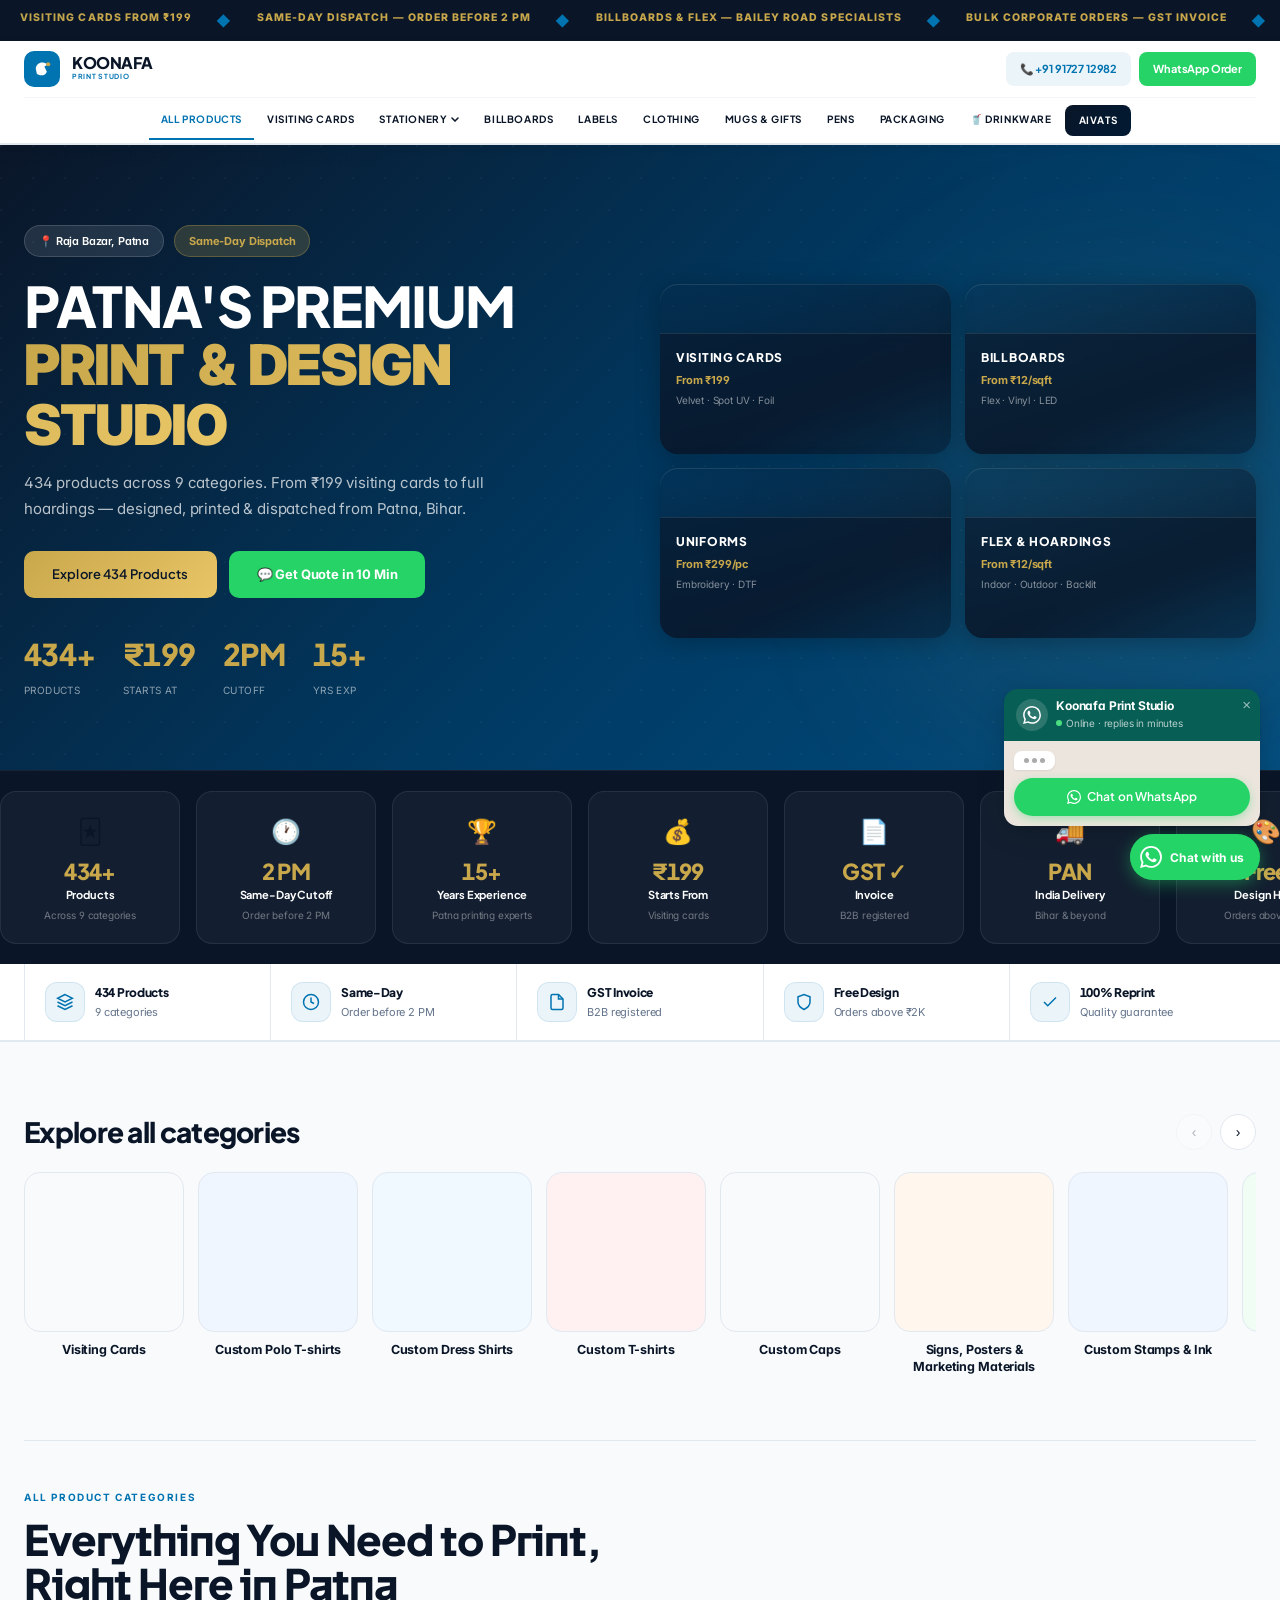
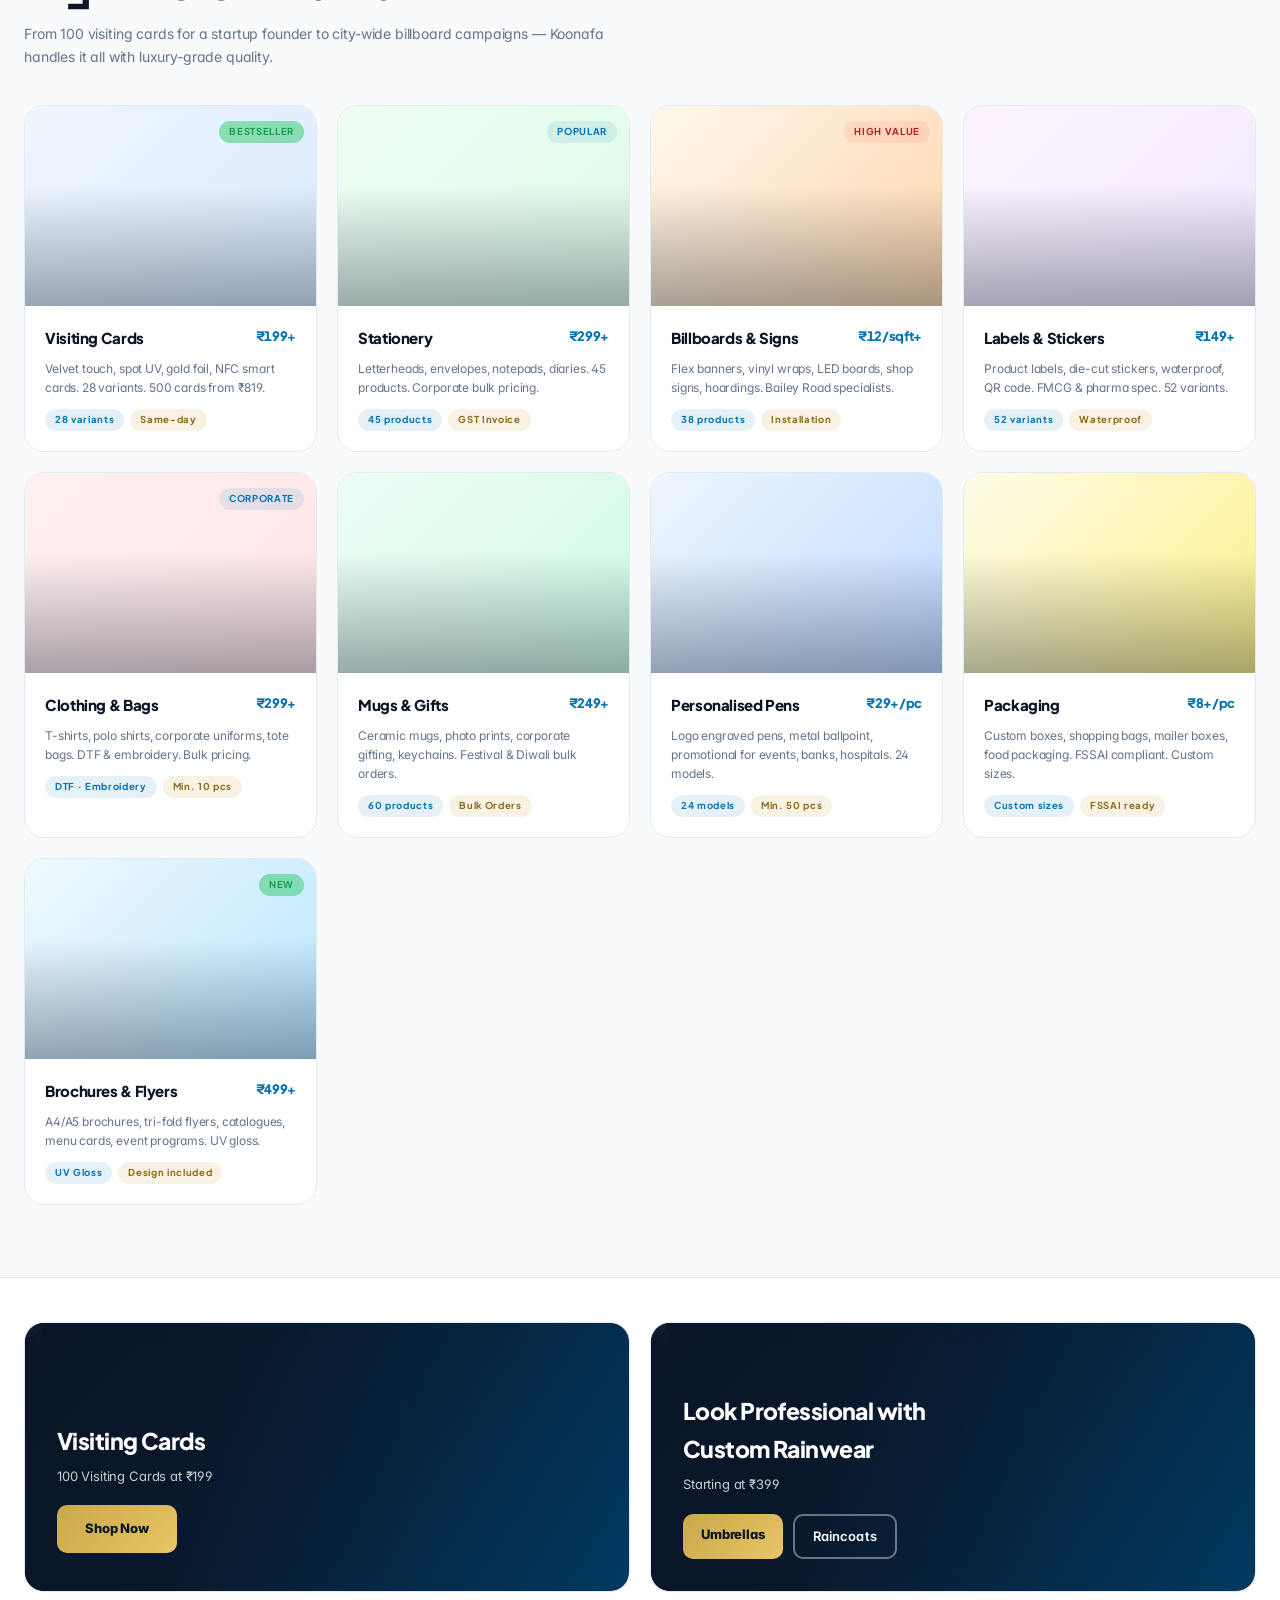
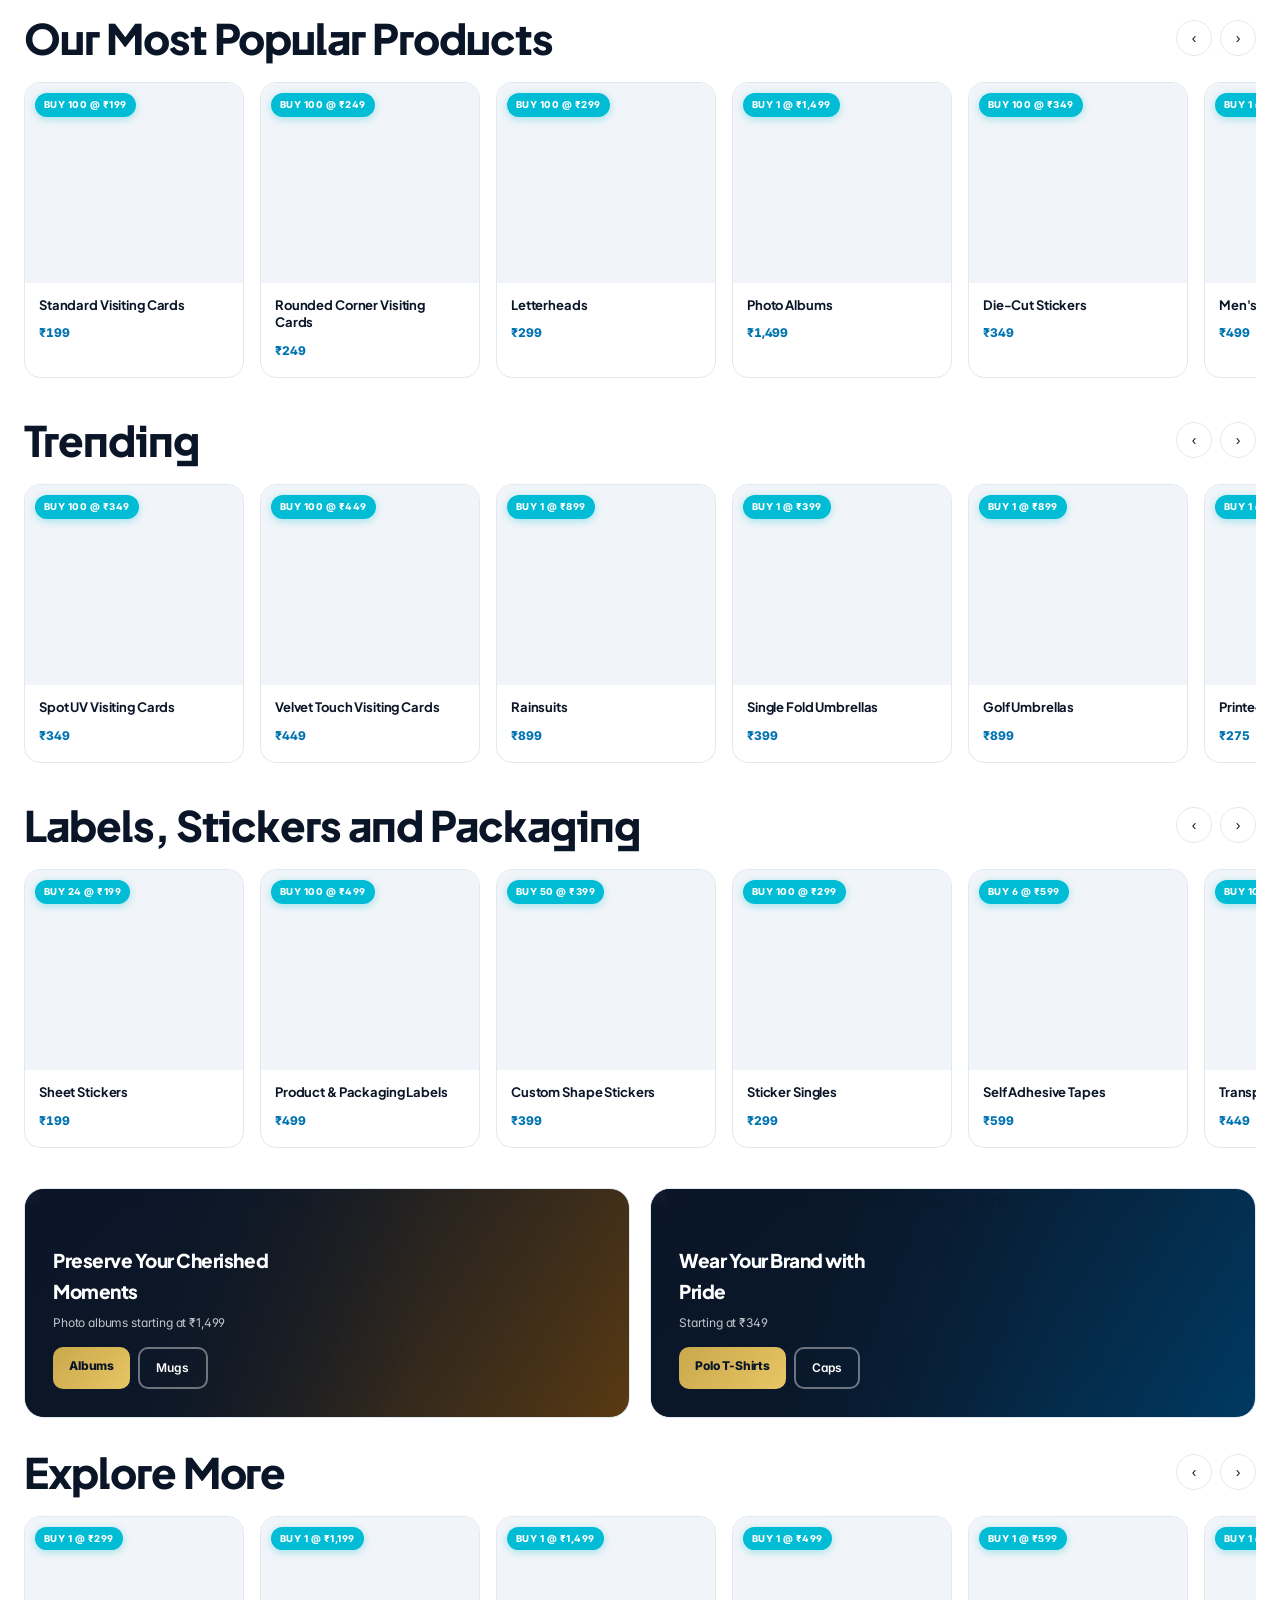
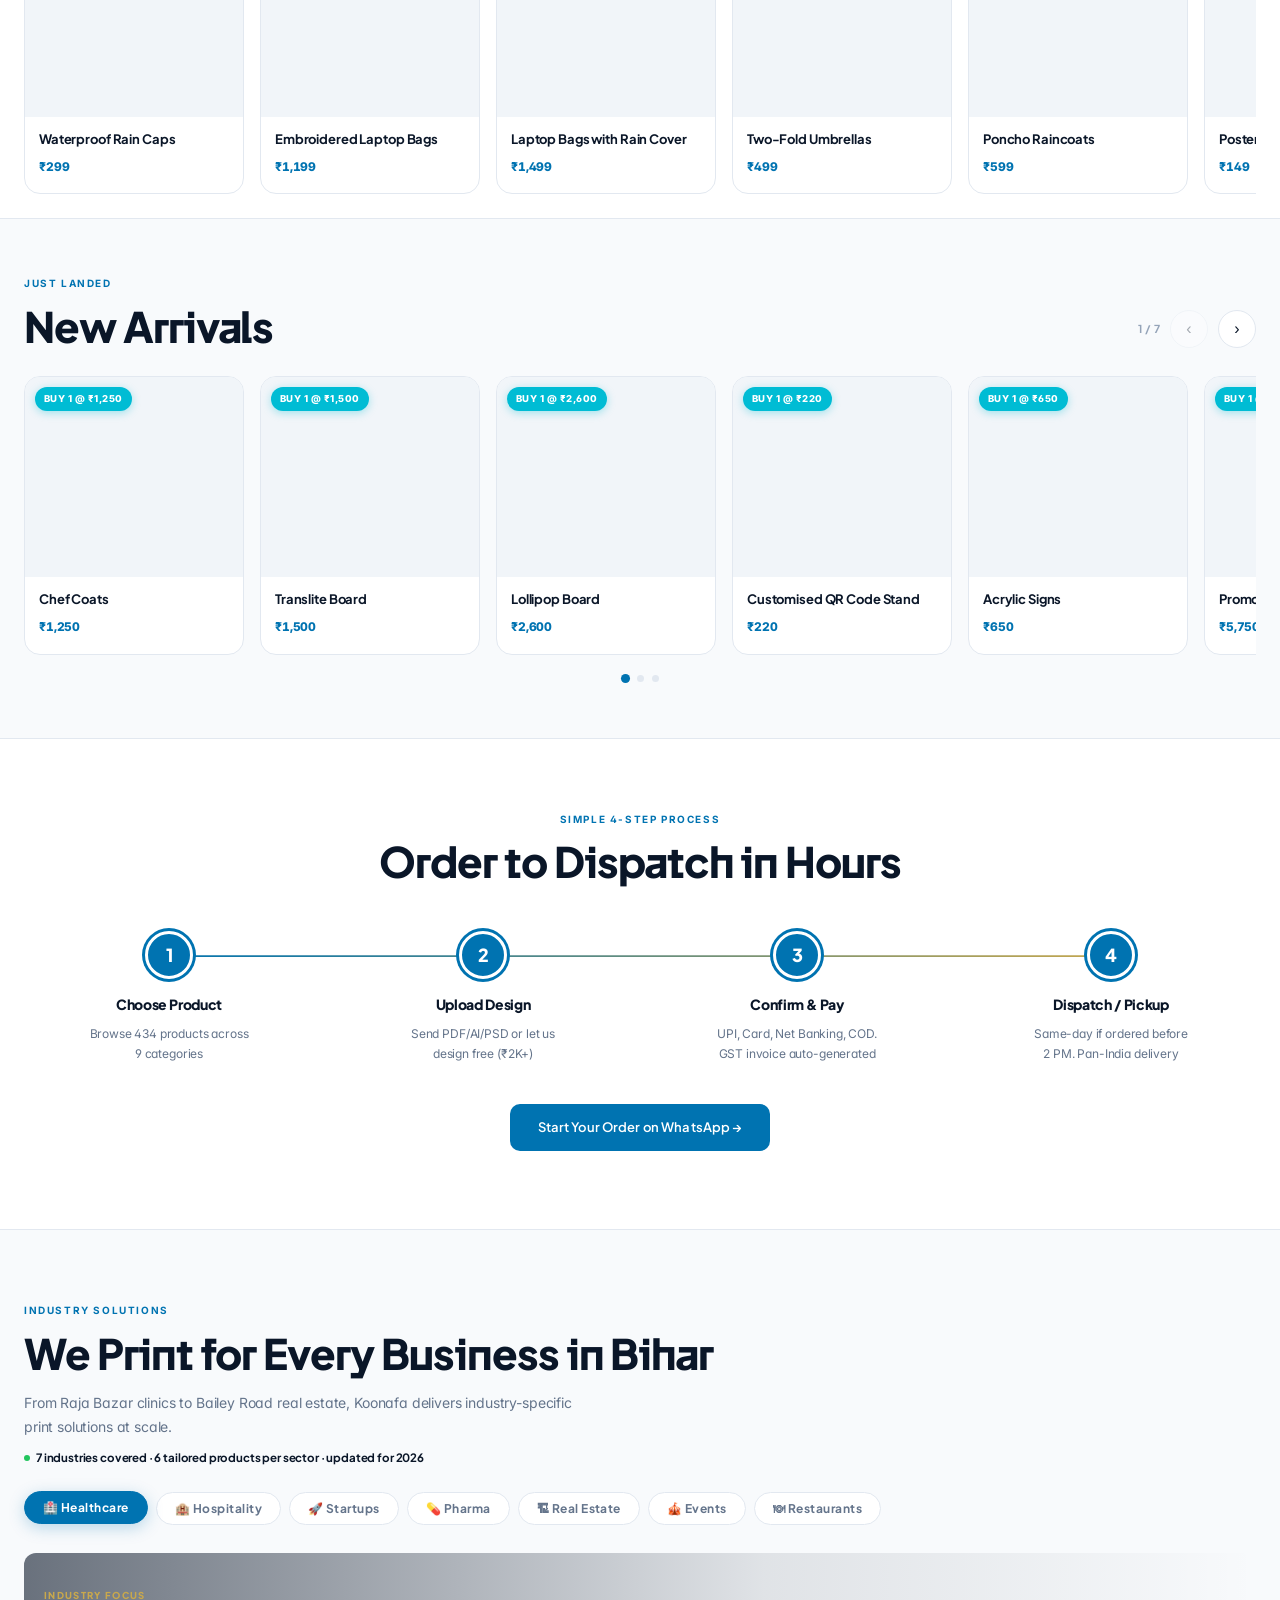
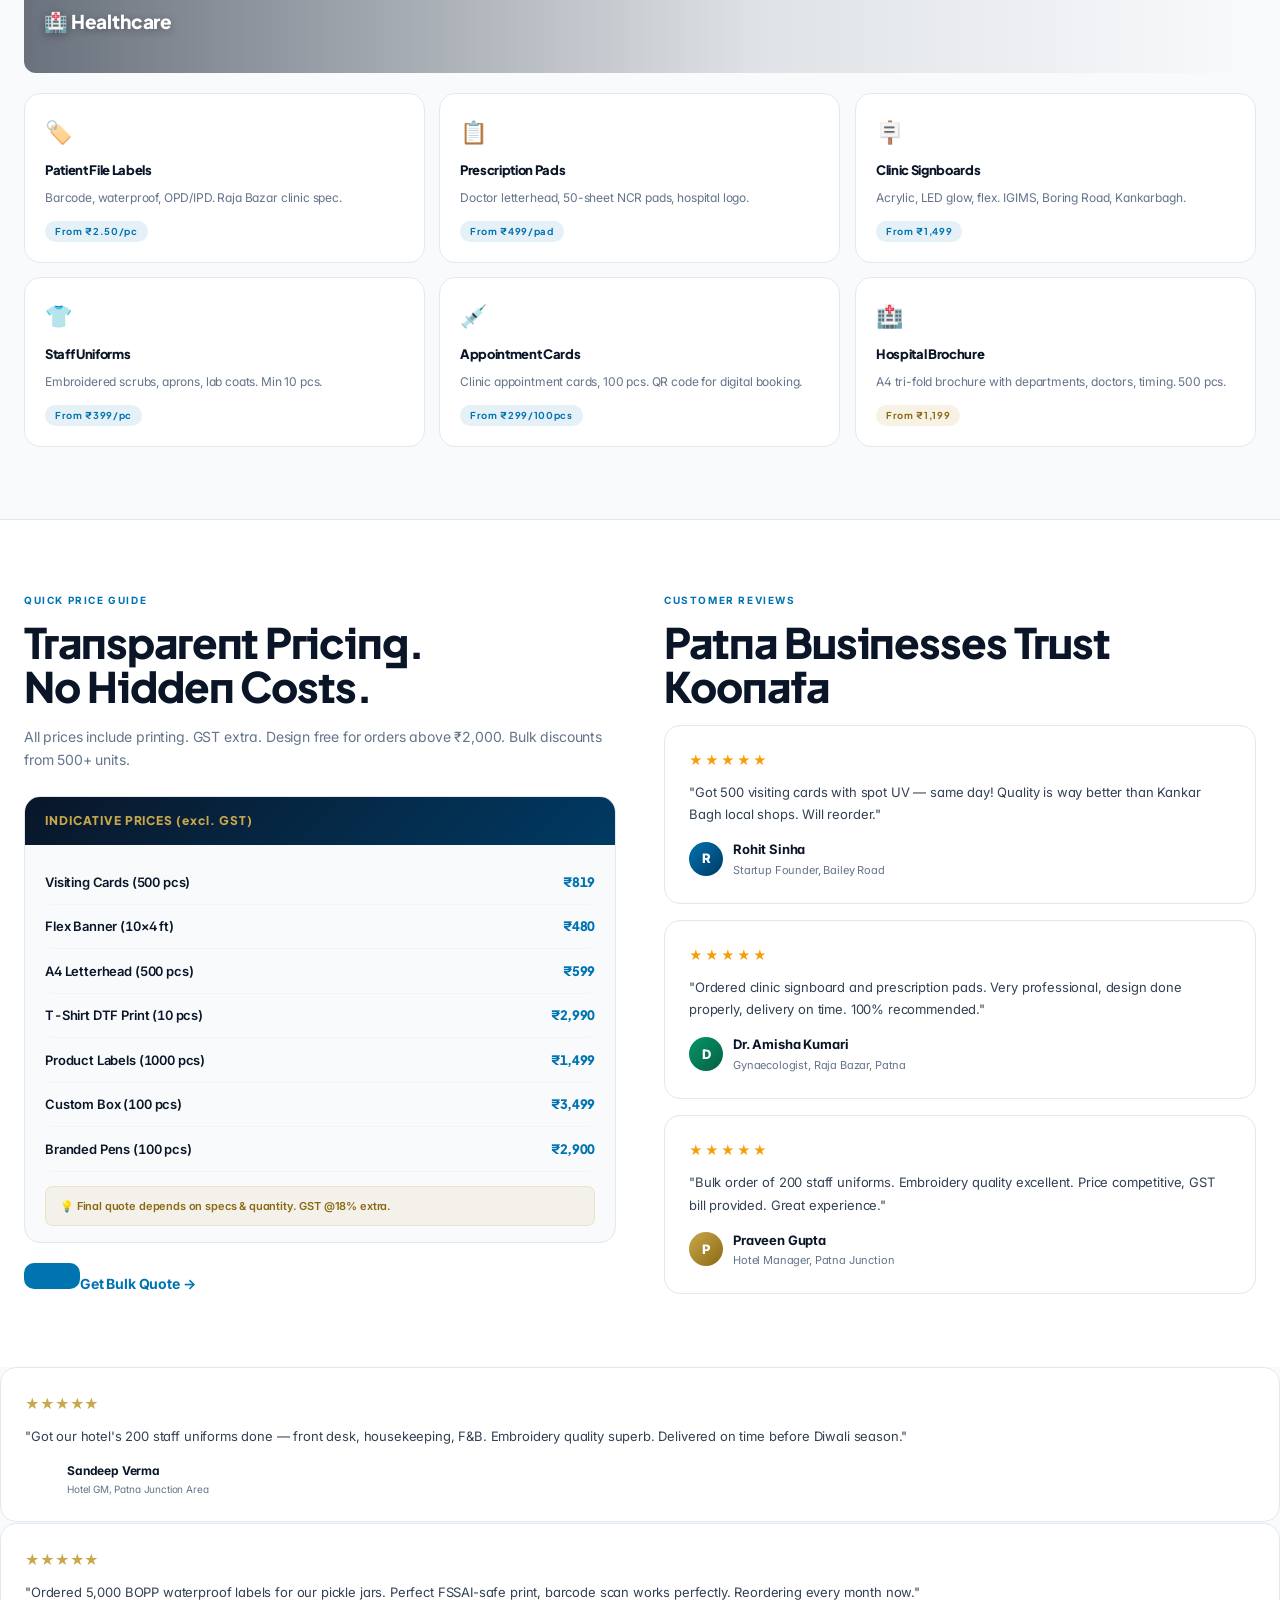
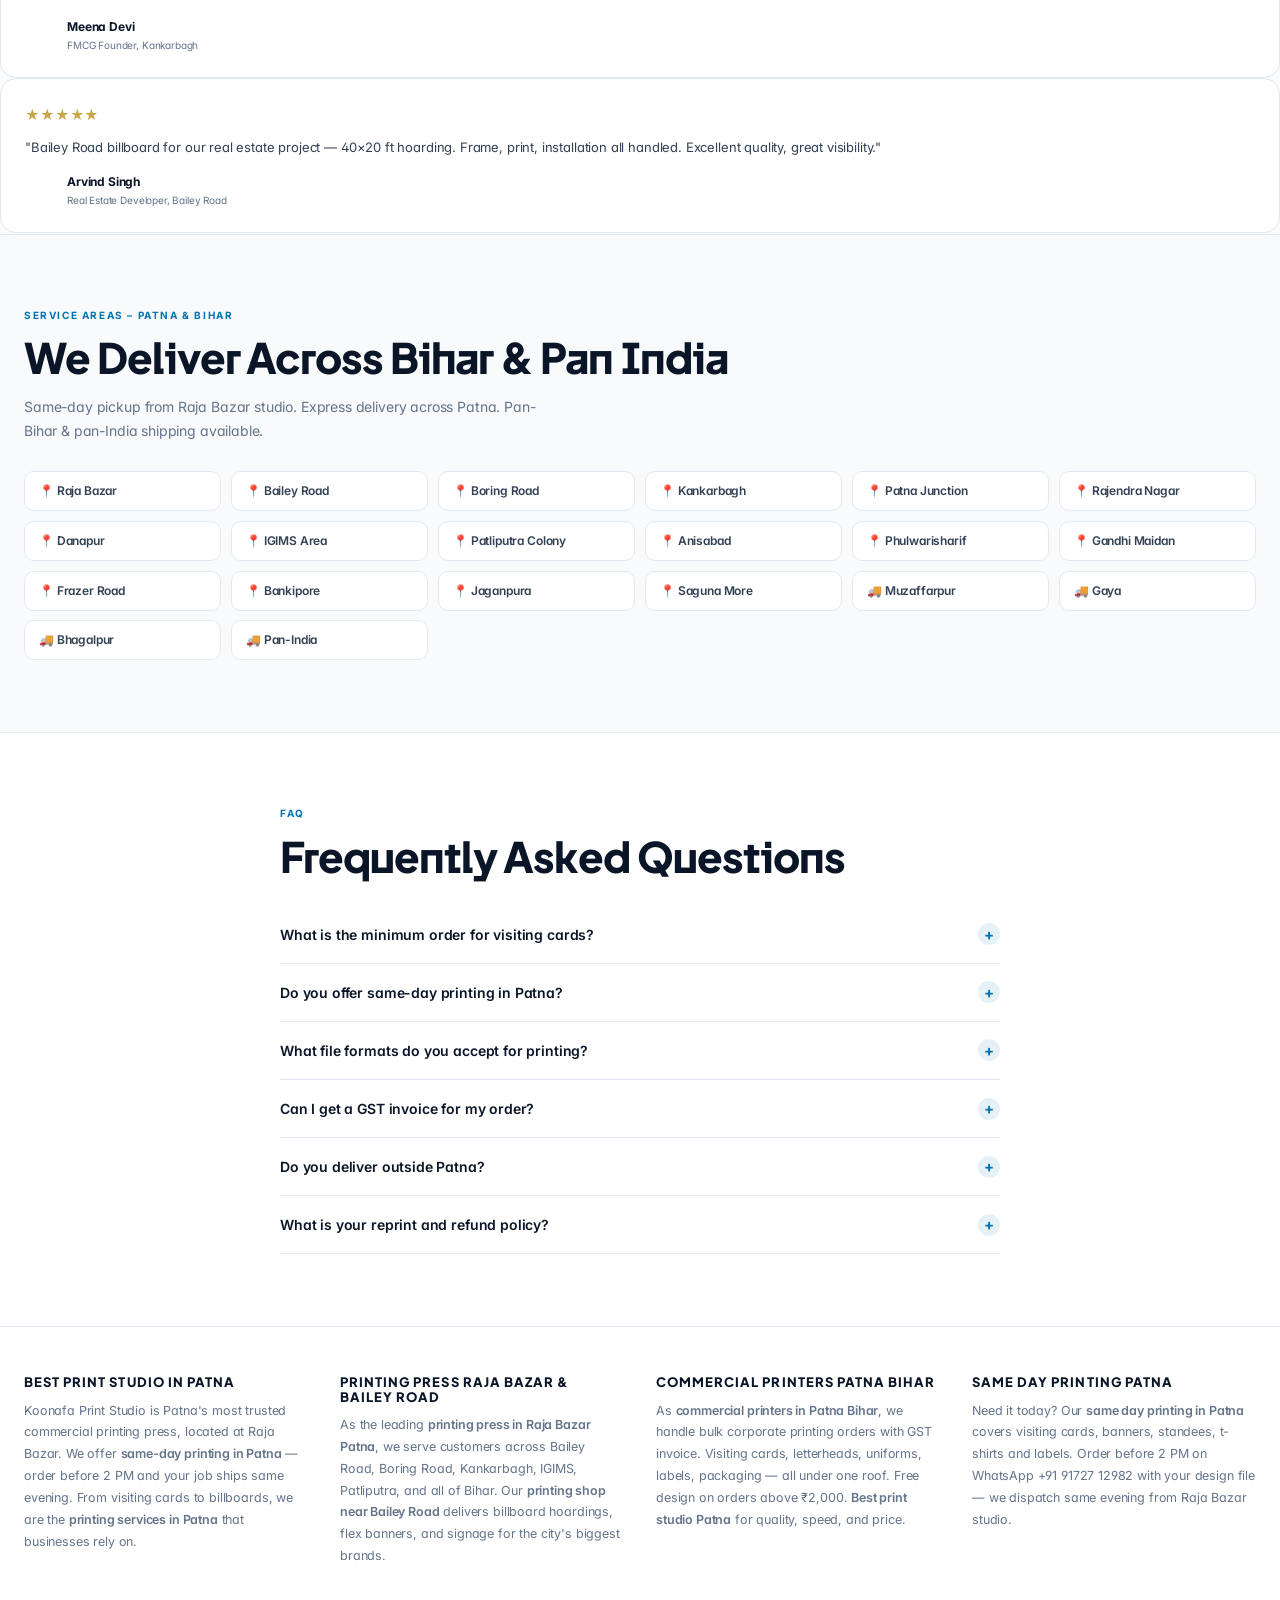
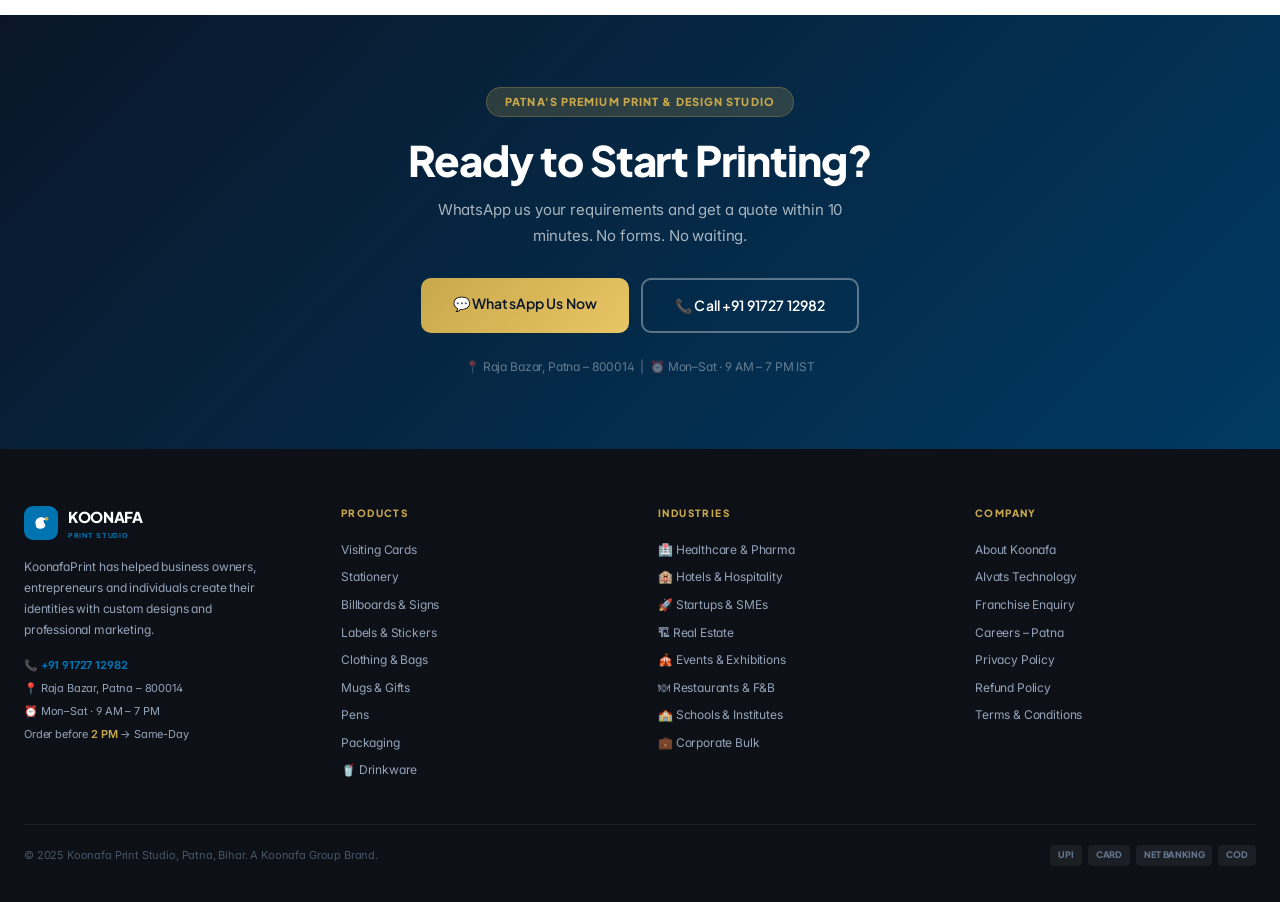
==== commit 62142c96: "Update index.html" ====
--- a/index.html
+++ b/index.html
@@ -3,8 +3,8 @@
 <head>
 <meta charset="UTF-8">
 <meta name="viewport" content="width=device-width,initial-scale=1">
-<title>Printing Services Patna | Same-Day | Koonafa Print Studio</title>
-<meta name="description" content="Premium printing in Patna — visiting cards from ₹199, billboards, uniforms. Same-day dispatch before 2 PM. GST invoice. WhatsApp +91 91727 12982.">
+<title>Best Printing & Design Services in Patna| Best Business card printing in Patna | Business Cards, Flyers, Banners, Invitations, Corporate Giveaways | Koonafa Print Studio</title>
+<meta name="description" content="Premium Best printing in Patna — visiting cards from ₹199, billboards, uniforms. Same-day dispatch before 2 PM. GST invoice. WhatsApp +91 91727 12982.">
 <meta name="keywords" content="printing services in patna, best print studio patna, same day printing patna, printing press in raja bazar patna, printing shop near bailey road, commercial printers in patna bihar, visiting card printing in patna, flex banner printing in patna, billboard manufacturers in patna, corporate uniform suppliers patna, custom box manufacturers in patna, brochure and flyer printers patna, logo engraved personalized pens patna, corporate diwali gifts bulk patna, printing patna bihar">
 <meta property="og:title" content="Printing Services Patna | Same-Day | Koonafa Print Studio">
 <meta property="og:description" content="Premium printing in Patna — visiting cards from ₹199, billboards, uniforms. Same-day dispatch before 2 PM. GST invoice. WhatsApp +91 91727 12982.">
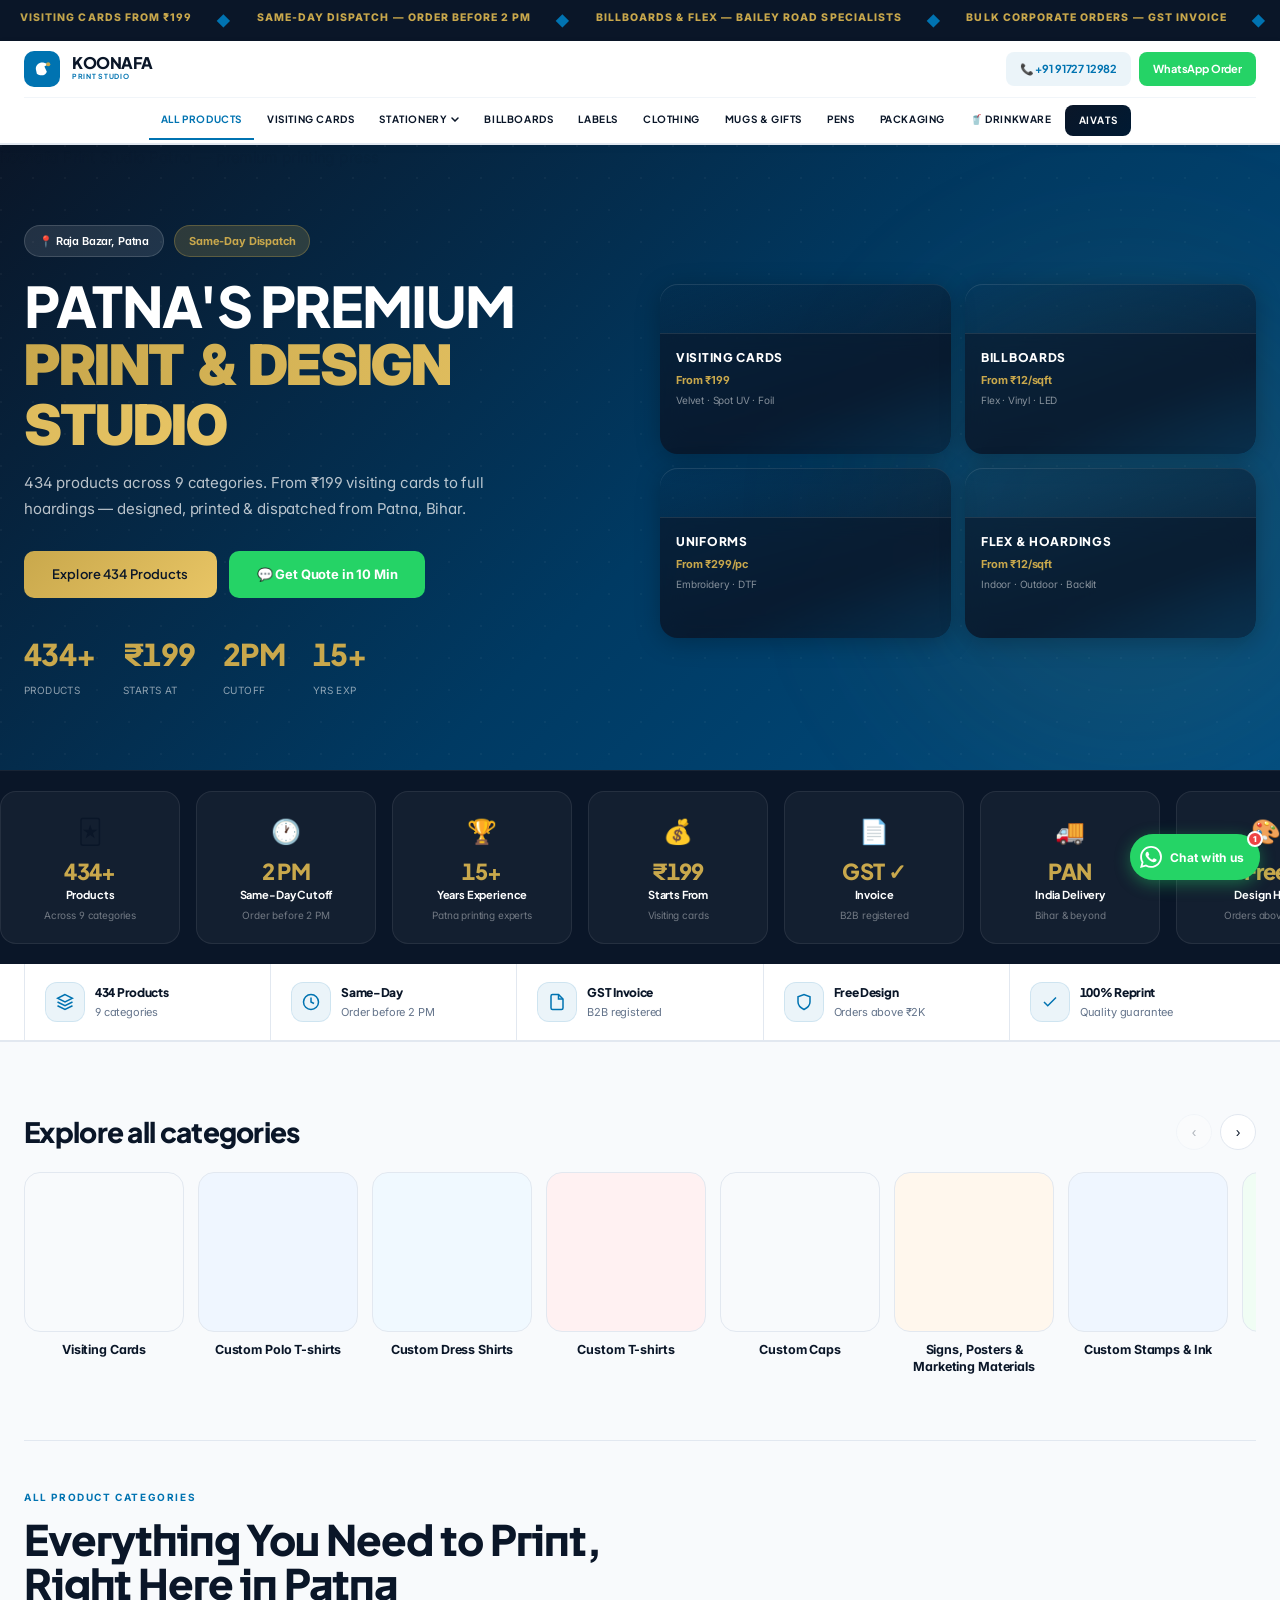
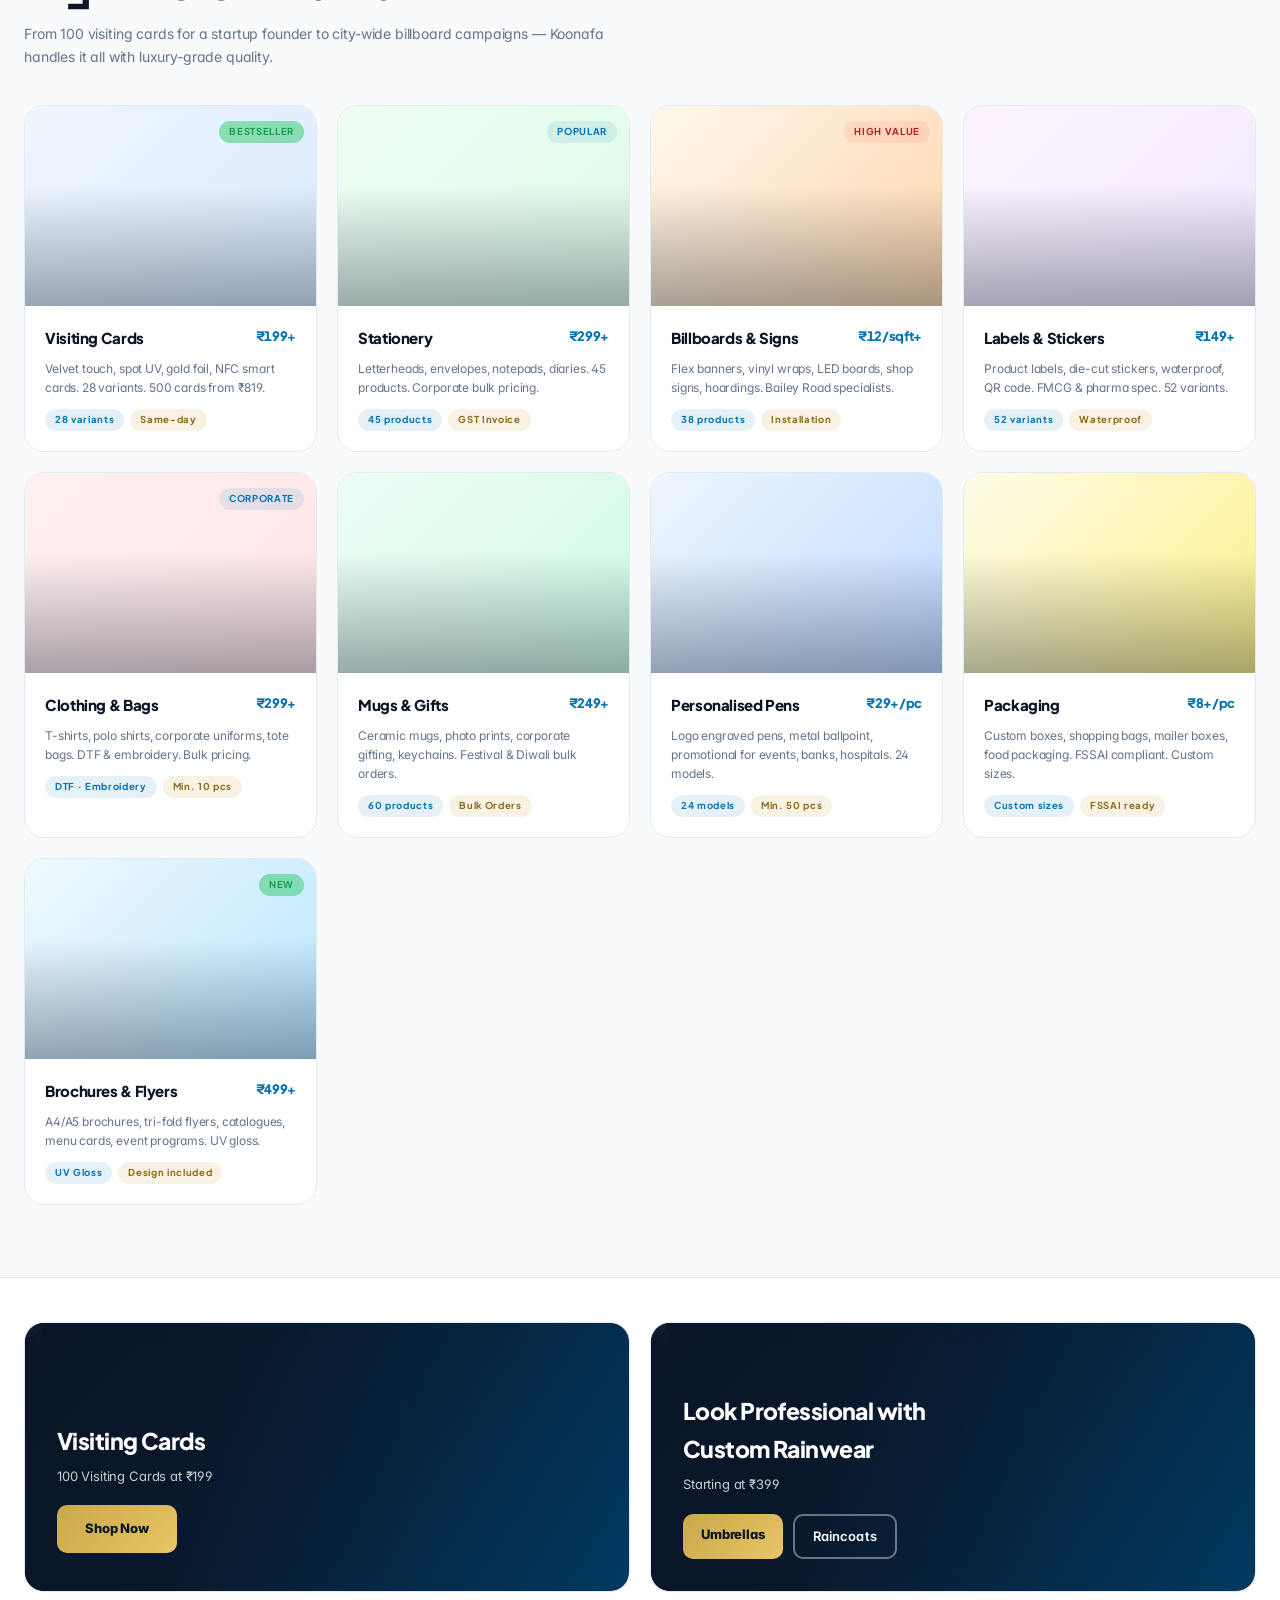
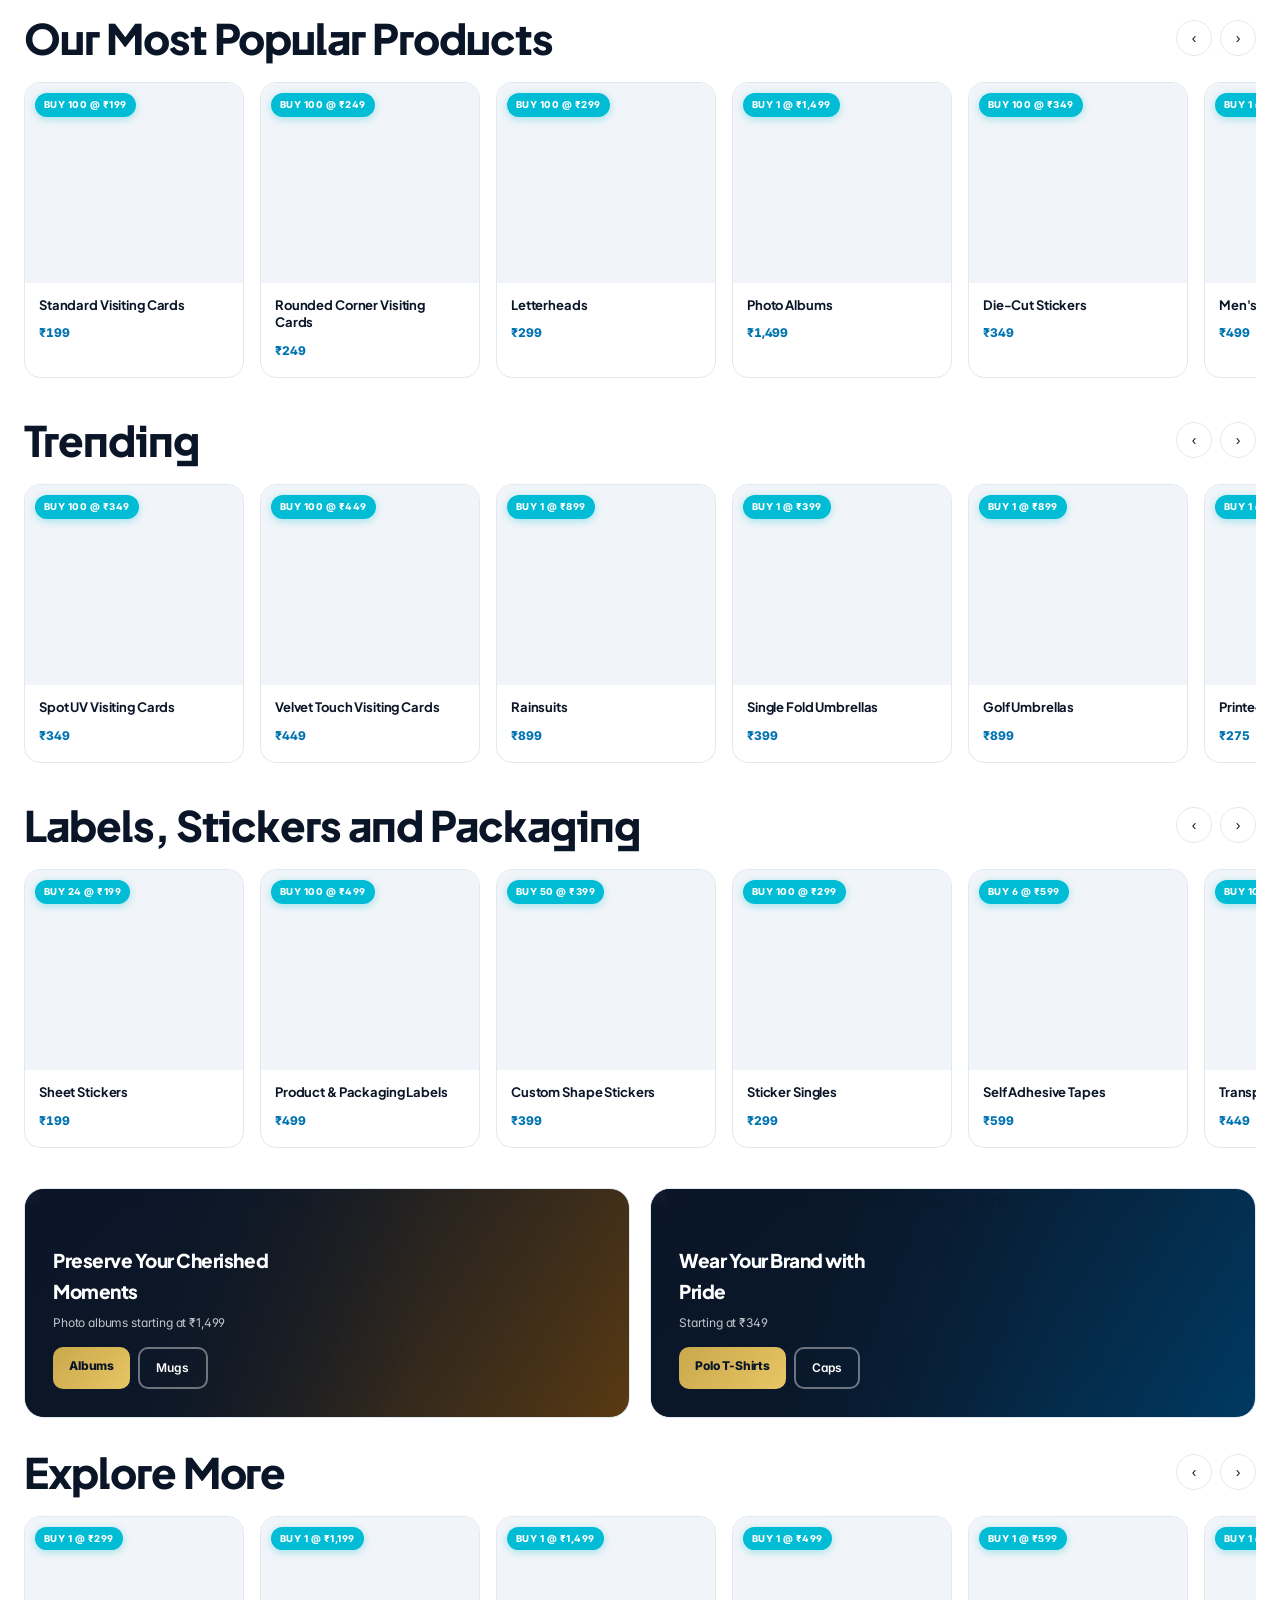
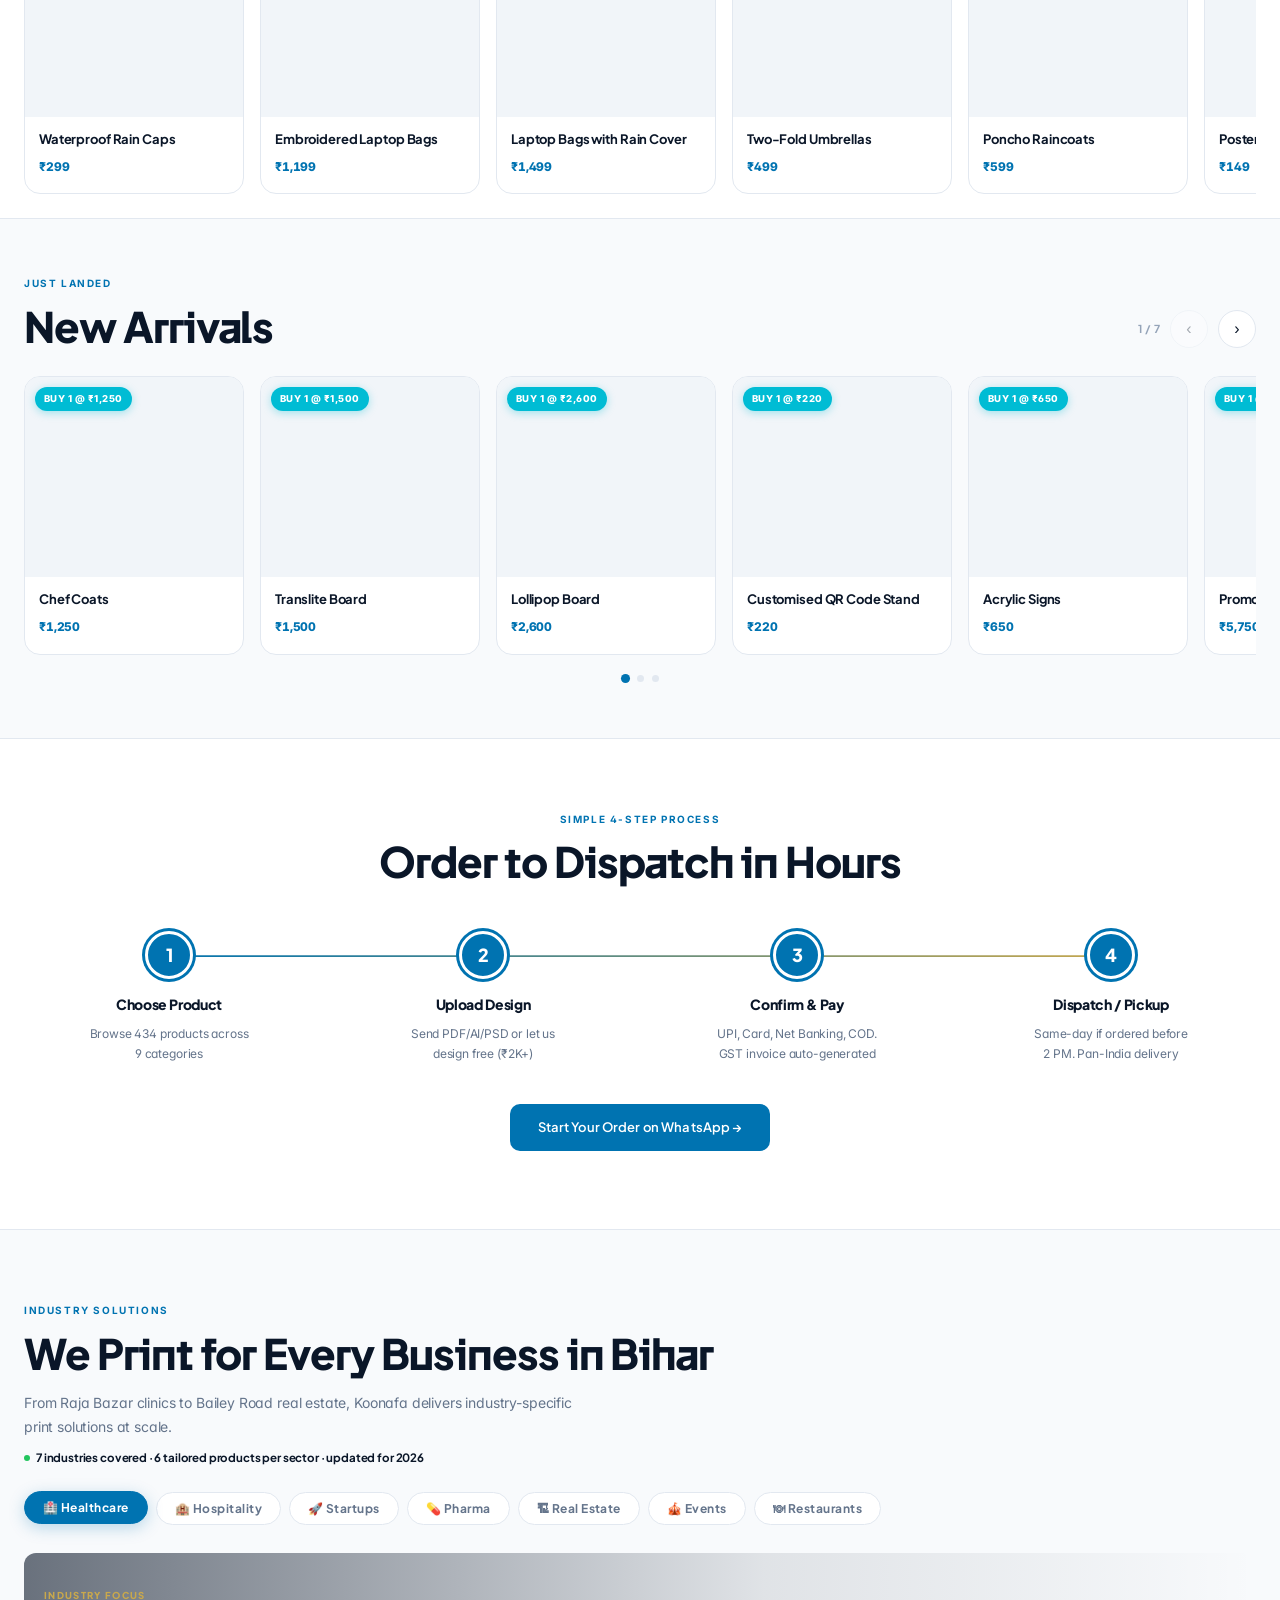
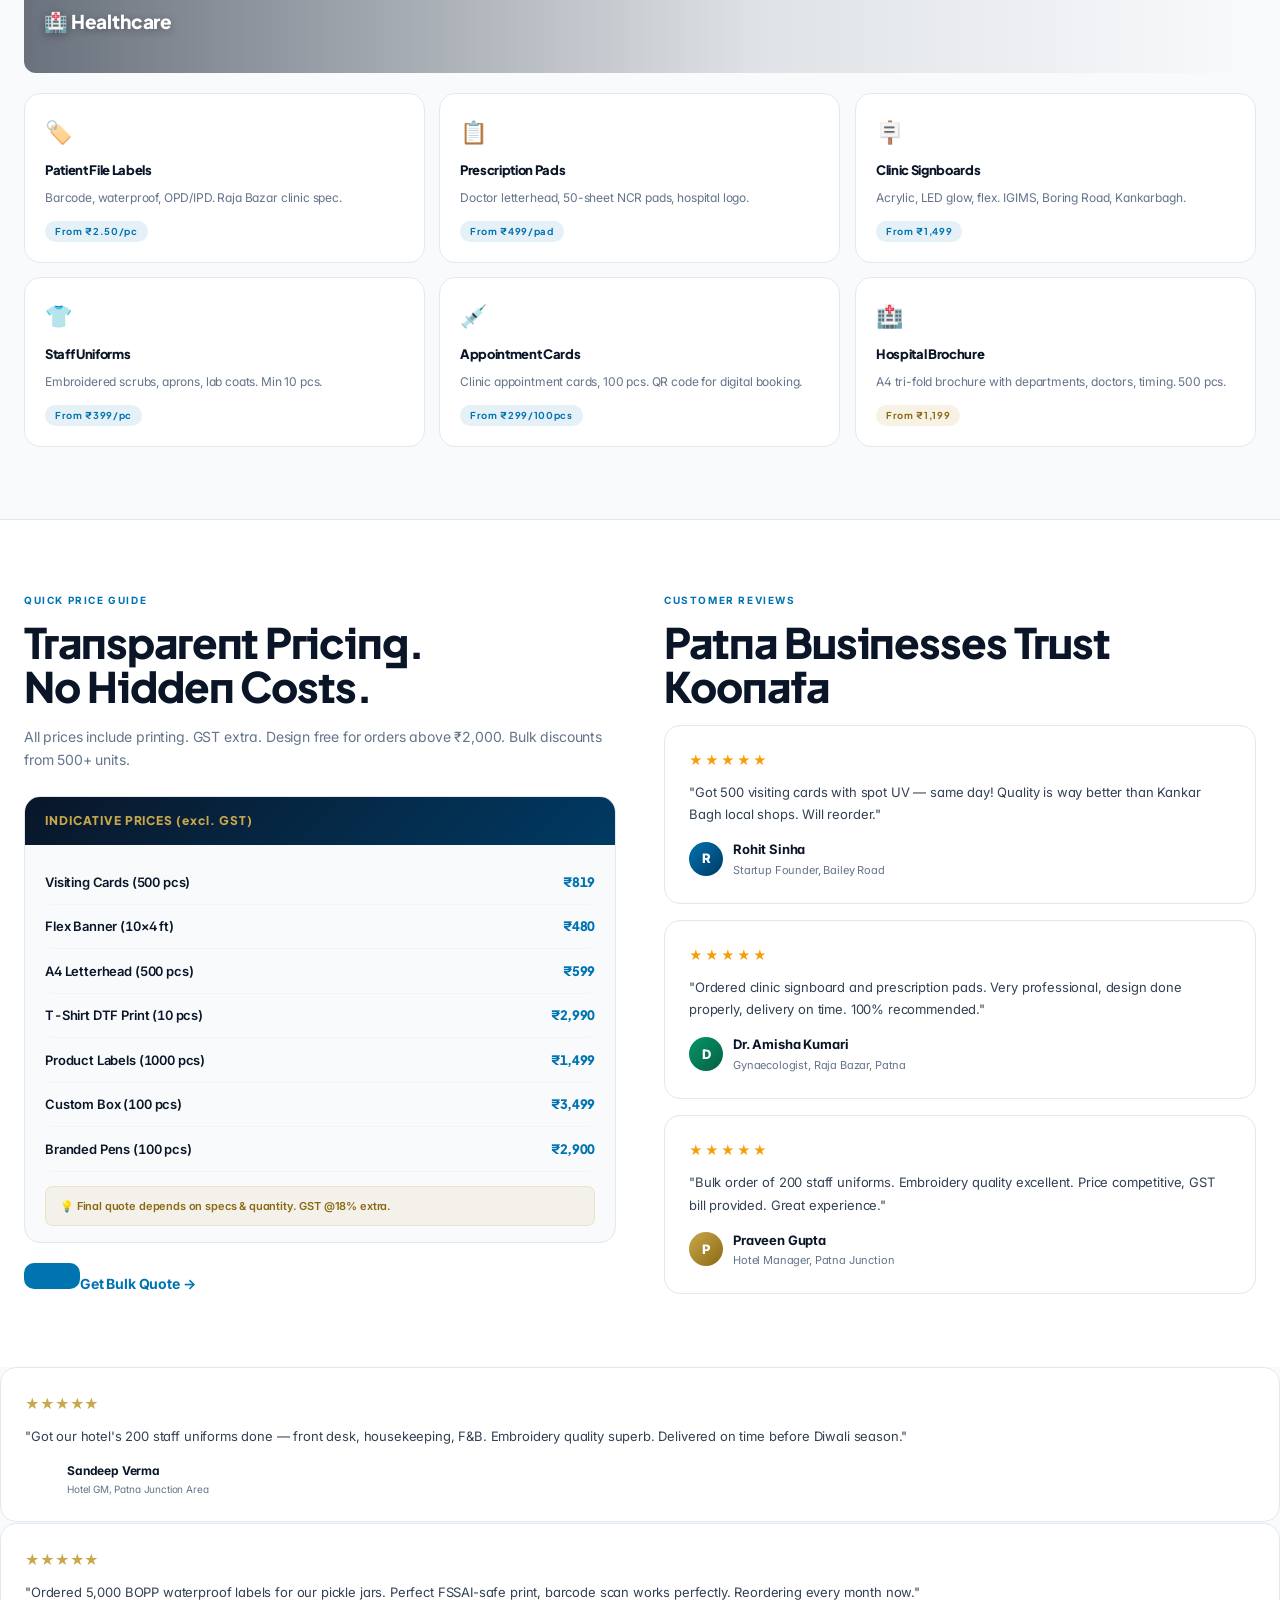
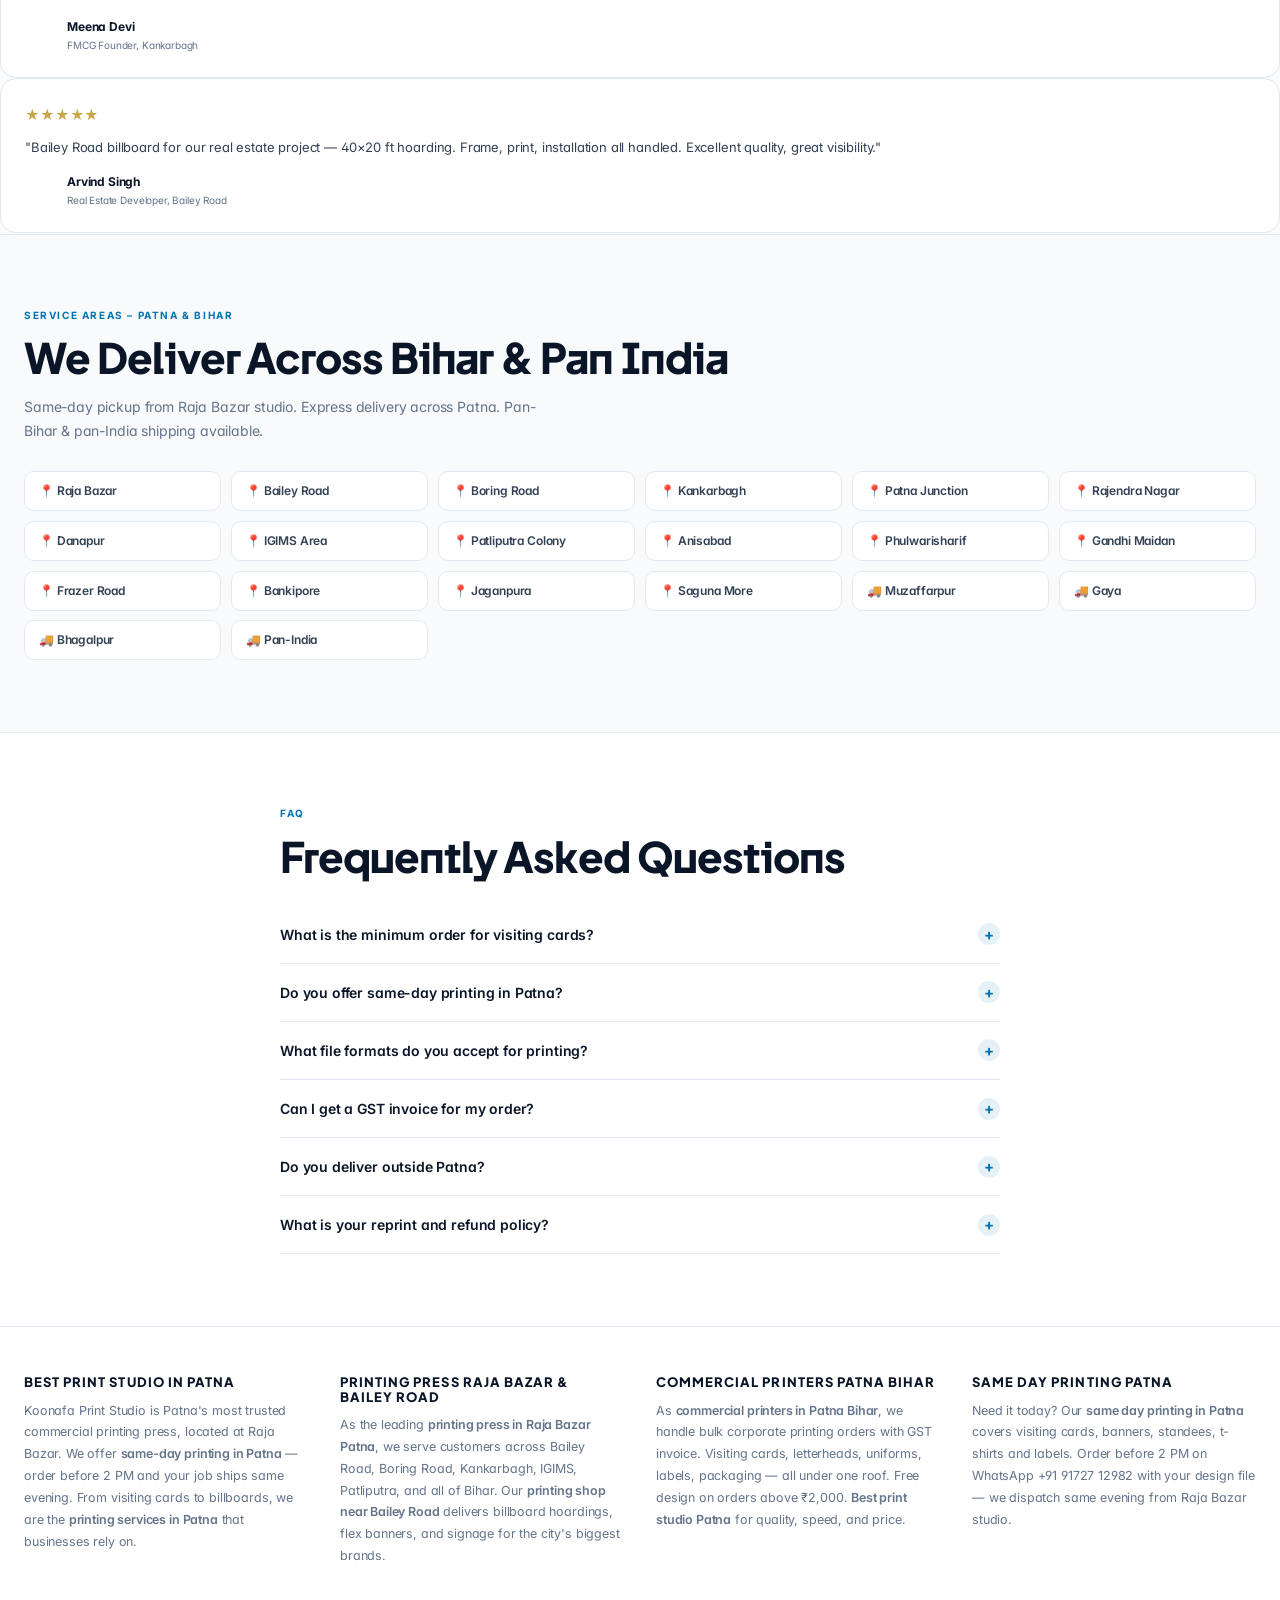
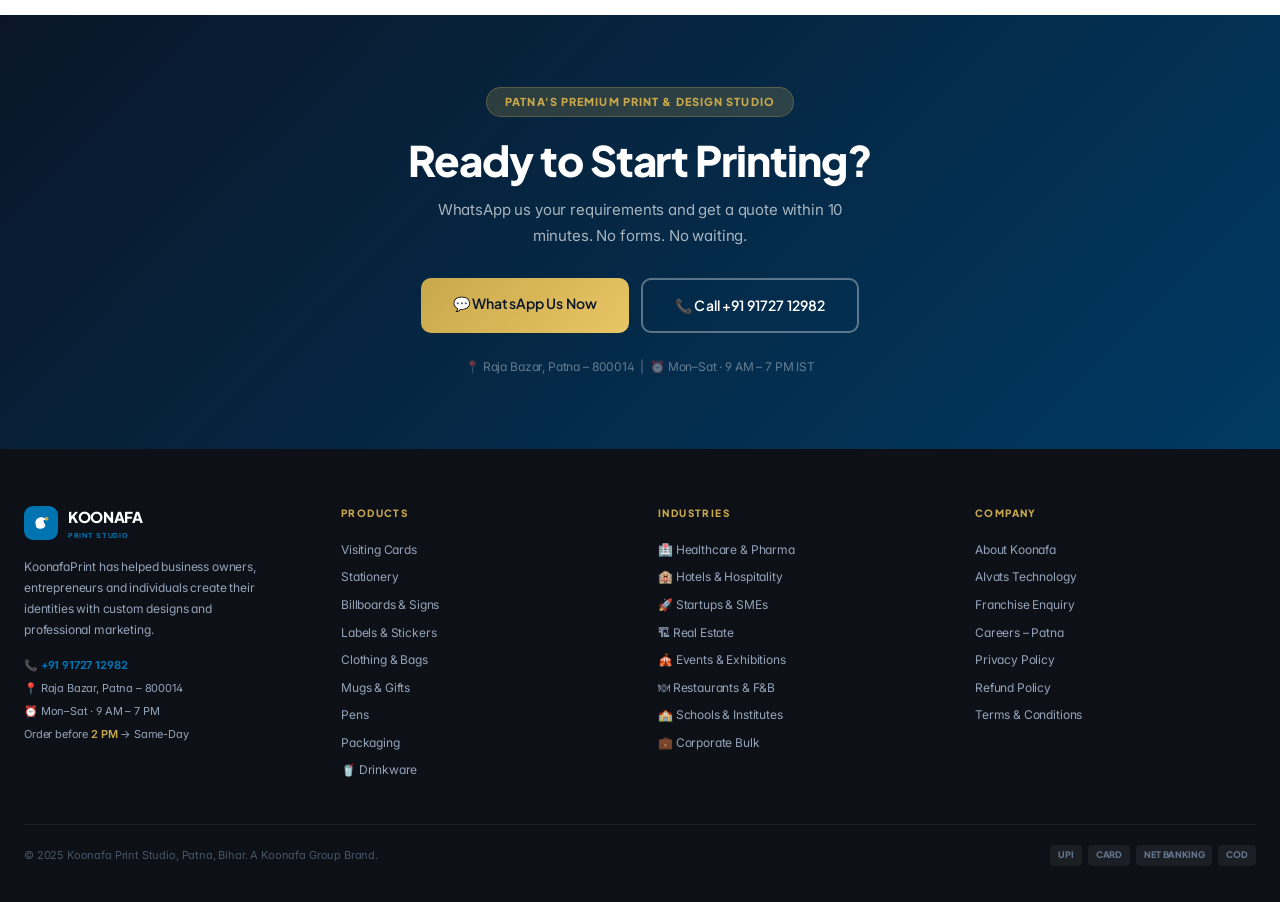
==== commit 502bc189: "Change greeting from 'Hello' to 'Goodbye'" ====
--- a/index.html
+++ b/index.html
@@ -3,8 +3,8 @@
 <head>
 <meta charset="UTF-8">
 <meta name="viewport" content="width=device-width,initial-scale=1">
-<title>Best Printing & Design Services in Patna| Best Business card printing in Patna | Business Cards, Flyers, Banners, Invitations, Corporate Giveaways | Koonafa Print Studio</title>
-<meta name="description" content="Premium Best printing in Patna — visiting cards from ₹199, billboards, uniforms. Same-day dispatch before 2 PM. GST invoice. WhatsApp +91 91727 12982.">
+<title>Printing Services Patna | Same-Day | Koonafa Print Studio</title>
+<meta name="description" content="Premium printing in Patna — visiting cards from ₹199, billboards, uniforms. Same-day dispatch before 2 PM. GST invoice. WhatsApp +91 91727 12982.">
 <meta name="keywords" content="printing services in patna, best print studio patna, same day printing patna, printing press in raja bazar patna, printing shop near bailey road, commercial printers in patna bihar, visiting card printing in patna, flex banner printing in patna, billboard manufacturers in patna, corporate uniform suppliers patna, custom box manufacturers in patna, brochure and flyer printers patna, logo engraved personalized pens patna, corporate diwali gifts bulk patna, printing patna bihar">
 <meta property="og:title" content="Printing Services Patna | Same-Day | Koonafa Print Studio">
 <meta property="og:description" content="Premium printing in Patna — visiting cards from ₹199, billboards, uniforms. Same-day dispatch before 2 PM. GST invoice. WhatsApp +91 91727 12982.">
@@ -1029,7 +1029,7 @@
         <!-- Card 1: Visiting Cards -->
         <div class="hpc-wrap">
           <a href="visiting-cards.html" class="hpc" id="hpc1">
-            <img class="hpc-img" src="https://images.unsplash.com/photo-1592578630481-cc8a75bfe7dd?w=640&h=340&fit=crop&q=85&auto=format" srcset="https://images.unsplash.com/photo-1592578630481-cc8a75bfe7dd?w=320&h=170&fit=crop&q=80 1x, https://images.unsplash.com/photo-1592578630481-cc8a75bfe7dd?w=640&h=340&fit=crop&q=75 2x" alt="Visiting card printing Patna" loading="lazy">
+            <img class="hpc-img" src="https://images.unsplash.com/photo-1704030459032-fddf08f1cfa6?w=640&h=340&fit=crop&q=85&auto=format" srcset="https://images.unsplash.com/photo-1704030459032-fddf08f1cfa6?w=320&h=170&fit=crop&q=80 1x, https://images.unsplash.com/photo-1704030459032-fddf08f1cfa6?w=640&h=340&fit=crop&q=75 2x" alt="Visiting card printing Patna" loading="lazy">
             <div class="hpc-overlay"></div>
             <div class="hpc-shimmer"></div>
             <div class="hpc-body">
@@ -1074,7 +1074,7 @@
         <!-- Card 4: Flex & Hoardings -->
         <div class="hpc-wrap">
           <a href="signs-posters.html" class="hpc" id="hpc4">
-            <img class="hpc-img" src="https://images.unsplash.com/photo-1605256585681-7c7c4ef4bff2?w=640&h=340&fit=crop&q=85&auto=format" srcset="https://images.unsplash.com/photo-1605256585681-7c7c4ef4bff2?w=320&h=170&fit=crop&q=80 1x, https://images.unsplash.com/photo-1605256585681-7c7c4ef4bff2?w=640&h=340&fit=crop&q=75 2x" alt="Flex hoarding printing Patna" loading="lazy">
+            <img class="hpc-img" src="https://images.unsplash.com/photo-1563986768609-322da13575f3?w=640&h=340&fit=crop&q=85&auto=format" srcset="https://images.unsplash.com/photo-1563986768609-322da13575f3?w=320&h=170&fit=crop&q=80 1x, https://images.unsplash.com/photo-1563986768609-322da13575f3?w=640&h=340&fit=crop&q=75 2x" alt="Flex hoarding printing Patna" loading="lazy">
             <div class="hpc-overlay"></div>
             <div class="hpc-shimmer"></div>
             <div class="hpc-body">
@@ -1217,7 +1217,7 @@
         </style>
 
         <a href="visiting-cards.html" class="esc-item">
-          <div class="esc-img-wrap"><img src="https://images.unsplash.com/photo-1592578630481-cc8a75bfe7dd?w=320&h=320&fit=crop&q=80" alt="Visiting Cards" loading="lazy"></div>
+          <div class="esc-img-wrap"><img src="https://images.unsplash.com/photo-1704030459032-fddf08f1cfa6?w=320&h=320&fit=crop&q=80" alt="Visiting Cards" loading="lazy"></div>
           <span class="esc-label">Visiting Cards</span>
         </a>
         <a href="clothing-bags.html?type=polo" class="esc-item">
@@ -1253,7 +1253,7 @@
           <span class="esc-label">Stationery &amp; Notebooks</span>
         </a>
         <a href="labels.html" class="esc-item">
-          <div class="esc-img-wrap" style="background:#FDF4FF"><img src="https://images.unsplash.com/photo-1614043429014-33e5d85e5ac0?w=320&h=320&fit=crop&q=80" alt="Labels & Stickers" loading="lazy"></div>
+          <div class="esc-img-wrap" style="background:#FDF4FF"><img src="https://images.unsplash.com/photo-1691480208637-6ed63aac6694?w=320&h=320&fit=crop&q=80" alt="Labels & Stickers" loading="lazy"></div>
           <span class="esc-label">Labels &amp; Stickers</span>
         </a>
         <a href="mugs-gifts.html" class="esc-item">
@@ -1320,7 +1320,7 @@
 
       <a href="visiting-cards.html" class="cat-card">
         <div style="height:200px;overflow:hidden;position:relative;background:linear-gradient(135deg,#EFF6FF,#DBEAFE)">
-          <img src="https://images.unsplash.com/photo-1592578630481-cc8a75bfe7dd?w=600&h=400&fit=crop&q=85&auto=format" srcset="https://images.unsplash.com/photo-1592578630481-cc8a75bfe7dd?w=600&h=400&fit=crop&q=85&auto=format 1x, https://images.unsplash.com/photo-1592578630481-cc8a75bfe7dd?w=1200&h=800&fit=crop&q=75&auto=format 2x" alt="Visiting card printing in Patna — premium business cards" loading="lazy" decoding="async" style="width:100%;height:100%;object-fit:cover;display:block;transition:transform .4s ease">
+          <img src="https://images.unsplash.com/photo-1704030459032-fddf08f1cfa6?w=600&h=400&fit=crop&q=85&auto=format" srcset="https://images.unsplash.com/photo-1704030459032-fddf08f1cfa6?w=600&h=400&fit=crop&q=85&auto=format 1x, https://images.unsplash.com/photo-1704030459032-fddf08f1cfa6?w=1200&h=800&fit=crop&q=75&auto=format 2x" alt="Visiting card printing in Patna — premium business cards" loading="lazy" decoding="async" style="width:100%;height:100%;object-fit:cover;display:block;transition:transform .4s ease">
           <div style="position:absolute;top:12px;right:12px"><span class="badge badge-green">BESTSELLER</span></div>
           <div style="position:absolute;inset:0;background:linear-gradient(to top,rgba(10,22,40,.35) 0%,transparent 60%)"></div>
         </div>
@@ -1368,7 +1368,7 @@
 
       <a href="labels.html" class="cat-card">
         <div style="height:200px;overflow:hidden;position:relative;background:linear-gradient(135deg,#FDF4FF,#F3E8FF)">
-          <img src="https://images.unsplash.com/photo-1614043429014-33e5d85e5ac0?w=600&h=400&fit=crop&q=85&auto=format" srcset="https://images.unsplash.com/photo-1614043429014-33e5d85e5ac0?w=600&h=400&fit=crop&q=85&auto=format 1x, https://images.unsplash.com/photo-1614043429014-33e5d85e5ac0?w=1200&h=800&fit=crop&q=75&auto=format 2x" alt="Product label and sticker printing Patna Bihar — FMCG pharma waterproof" loading="lazy" decoding="async" style="width:100%;height:100%;object-fit:cover;display:block;transition:transform .4s ease">
+          <img src="https://images.unsplash.com/photo-1691480208637-6ed63aac6694?w=600&h=400&fit=crop&q=85&auto=format" srcset="https://images.unsplash.com/photo-1691480208637-6ed63aac6694?w=600&h=400&fit=crop&q=85&auto=format 1x, https://images.unsplash.com/photo-1691480208637-6ed63aac6694?w=1200&h=800&fit=crop&q=75&auto=format 2x" alt="Product label and sticker printing Patna Bihar — FMCG pharma waterproof" loading="lazy" decoding="async" style="width:100%;height:100%;object-fit:cover;display:block;transition:transform .4s ease">
           
           <div style="position:absolute;inset:0;background:linear-gradient(to top,rgba(10,22,40,.35) 0%,transparent 60%)"></div>
         </div>
@@ -1474,7 +1474,7 @@
     <div style="display:grid;grid-template-columns:1fr 1fr;gap:20px">
 
       <a href="visiting-cards.html" class="cat-card" style="position:relative;min-height:270px;display:flex;align-items:flex-end;background:linear-gradient(135deg,#0A1628,#003a63)">
-        <img src="https://images.unsplash.com/photo-1592578630481-cc8a75bfe7dd?w=900&h=520&fit=crop&q=80&auto=format" alt="Visiting cards promo — 100 cards at ₹199" loading="lazy" style="position:absolute;inset:0;width:100%;height:100%;object-fit:cover;opacity:.5">
+        <img src="https://images.unsplash.com/photo-1704030459032-fddf08f1cfa6?w=900&h=520&fit=crop&q=80&auto=format" alt="Visiting cards promo — 100 cards at ₹199" loading="lazy" style="position:absolute;inset:0;width:100%;height:100%;object-fit:cover;opacity:.5">
         <div style="position:absolute;inset:0;background:linear-gradient(100deg,rgba(10,22,40,.94) 22%,rgba(10,22,40,.25) 65%,transparent 100%)"></div>
         <div style="position:relative;padding:32px;max-width:300px">
           <div class="ls" style="font-size:23px;font-weight:900;color:#fff;margin-bottom:6px">Visiting Cards</div>
@@ -1523,15 +1523,15 @@
     </div>
     <div id="pp-track" class="prod-rail prod-track">
 
-      <a href="visiting-cards.html?p=standard" class="na-card"><div class="na-img"><span class="na-badge">BUY 100 @ ₹199</span><img src="https://images.unsplash.com/photo-1592578630481-cc8a75bfe7dd?w=400&h=400&fit=crop&q=85" alt="Standard Visiting Cards" loading="lazy"></div><div class="na-body"><div class="na-name">Standard Visiting Cards</div><div><span class="na-price">₹199</span></div></div></a>
-
-      <a href="visiting-cards.html?p=rounded-corner" class="na-card"><div class="na-img"><span class="na-badge">BUY 100 @ ₹249</span><img src="https://images.unsplash.com/photo-1592578630481-cc8a75bfe7dd?w=400&h=400&fit=crop&q=85" alt="Rounded Corner Visiting Cards" loading="lazy"></div><div class="na-body"><div class="na-name">Rounded Corner Visiting Cards</div><div><span class="na-price">₹249</span></div></div></a>
+      <a href="visiting-cards.html?p=standard" class="na-card"><div class="na-img"><span class="na-badge">BUY 100 @ ₹199</span><img src="https://images.unsplash.com/photo-1704030459032-fddf08f1cfa6?w=400&h=400&fit=crop&q=85" alt="Standard Visiting Cards" loading="lazy"></div><div class="na-body"><div class="na-name">Standard Visiting Cards</div><div><span class="na-price">₹199</span></div></div></a>
+
+      <a href="visiting-cards.html?p=rounded-corner" class="na-card"><div class="na-img"><span class="na-badge">BUY 100 @ ₹249</span><img src="https://images.unsplash.com/photo-1704030459032-fddf08f1cfa6?w=400&h=400&fit=crop&q=85" alt="Rounded Corner Visiting Cards" loading="lazy"></div><div class="na-body"><div class="na-name">Rounded Corner Visiting Cards</div><div><span class="na-price">₹249</span></div></div></a>
 
       <a href="stationery.html#letterheads" class="na-card"><div class="na-img"><span class="na-badge">BUY 100 @ ₹299</span><img src="https://images.unsplash.com/photo-1586769852836-bc069f19e1b6?w=400&h=400&fit=crop&q=85" alt="Letterheads" loading="lazy"></div><div class="na-body"><div class="na-name">Letterheads</div><div><span class="na-price">₹299</span></div></div></a>
 
       <a href="mugs-gifts.html?p=photo-albums" class="na-card"><div class="na-img"><span class="na-badge">BUY 1 @ ₹1,499</span><img src="https://images.unsplash.com/photo-1528569937393-ee892b976859?w=400&h=400&fit=crop&q=85" alt="Photo Albums" loading="lazy"></div><div class="na-body"><div class="na-name">Photo Albums</div><div><span class="na-price">₹1,499</span></div></div></a>
 
-      <a href="labels.html?p=sheet-stickers" class="na-card"><div class="na-img"><span class="na-badge">BUY 100 @ ₹349</span><img src="https://images.unsplash.com/photo-1614043429014-33e5d85e5ac0?w=400&h=400&fit=crop&q=85" alt="Die-Cut Stickers" loading="lazy"></div><div class="na-body"><div class="na-name">Die-Cut Stickers</div><div><span class="na-price">₹349</span></div></div></a>
+      <a href="labels.html?p=sheet-stickers" class="na-card"><div class="na-img"><span class="na-badge">BUY 100 @ ₹349</span><img src="https://images.unsplash.com/photo-1540651810471-5699df74834f?w=400&h=400&fit=crop&q=85" alt="Die-Cut Stickers" loading="lazy"></div><div class="na-body"><div class="na-name">Die-Cut Stickers</div><div><span class="na-price">₹349</span></div></div></a>
 
       <a href="clothing-bags.html?type=polo" class="na-card"><div class="na-img"><span class="na-badge">BUY 1 @ ₹499</span><img src="https://images.unsplash.com/photo-1586790170083-2f9ceadc732d?w=400&h=400&fit=crop&q=85" alt="Men's Polo T-Shirts" loading="lazy"></div><div class="na-body"><div class="na-name">Men's Polo T-Shirts</div><div><span class="na-price">₹499</span></div></div></a>
 
@@ -1551,11 +1551,11 @@
     </div>
     <div id="tr-track" class="prod-rail prod-track">
 
-      <a href="visiting-cards.html?p=spot-uv" class="na-card"><div class="na-img"><span class="na-badge">BUY 100 @ ₹349</span><img src="https://images.unsplash.com/photo-1592578630481-cc8a75bfe7dd?w=400&h=400&fit=crop&q=85" alt="Spot UV Visiting Cards" loading="lazy"></div><div class="na-body"><div class="na-name">Spot UV Visiting Cards</div><div><span class="na-price">₹349</span></div></div></a>
-
-      <a href="visiting-cards.html?p=velvet" class="na-card"><div class="na-img"><span class="na-badge">BUY 100 @ ₹449</span><img src="https://images.unsplash.com/photo-1592578630481-cc8a75bfe7dd?w=400&h=400&fit=crop&q=85" alt="Velvet Touch Visiting Cards" loading="lazy"></div><div class="na-body"><div class="na-name">Velvet Touch Visiting Cards</div><div><span class="na-price">₹449</span></div></div></a>
-
-      <a href="clothing-bags.html?type=rainwear&p=rainsuits" class="na-card"><div class="na-img"><span class="na-badge">BUY 1 @ ₹899</span><img src="https://images.unsplash.com/photo-1523381294911-8d3cead13475?w=400&h=400&fit=crop&q=85" alt="Rainsuits" loading="lazy"></div><div class="na-body"><div class="na-name">Rainsuits</div><div><span class="na-price">₹899</span></div></div></a>
+      <a href="visiting-cards.html?p=spot-uv" class="na-card"><div class="na-img"><span class="na-badge">BUY 100 @ ₹349</span><img src="https://images.unsplash.com/photo-1704030459032-fddf08f1cfa6?w=400&h=400&fit=crop&q=85" alt="Spot UV Visiting Cards" loading="lazy"></div><div class="na-body"><div class="na-name">Spot UV Visiting Cards</div><div><span class="na-price">₹349</span></div></div></a>
+
+      <a href="visiting-cards.html?p=velvet" class="na-card"><div class="na-img"><span class="na-badge">BUY 100 @ ₹449</span><img src="https://images.unsplash.com/photo-1704030459032-fddf08f1cfa6?w=400&h=400&fit=crop&q=85" alt="Velvet Touch Visiting Cards" loading="lazy"></div><div class="na-body"><div class="na-name">Velvet Touch Visiting Cards</div><div><span class="na-price">₹449</span></div></div></a>
+
+      <a href="clothing-bags.html?type=rainwear&p=rainsuits" class="na-card"><div class="na-img"><span class="na-badge">BUY 1 @ ₹899</span><img src="https://images.unsplash.com/photo-1527192250228-1ece59813102?w=400&h=400&fit=crop&q=85" alt="Rainsuits" loading="lazy"></div><div class="na-body"><div class="na-name">Rainsuits</div><div><span class="na-price">₹899</span></div></div></a>
 
       <a href="clothing-bags.html?type=rainwear&p=single-fold-umbrella" class="na-card"><div class="na-img"><span class="na-badge">BUY 1 @ ₹399</span><img src="https://images.unsplash.com/photo-1541697183324-e15d407c91cf?w=400&h=400&fit=crop&q=85" alt="Single Fold Umbrellas" loading="lazy"></div><div class="na-body"><div class="na-name">Single Fold Umbrellas</div><div><span class="na-price">₹399</span></div></div></a>
 
@@ -1579,17 +1579,17 @@
     </div>
     <div id="lb-track" class="prod-rail prod-track">
 
-      <a href="labels.html?p=sheet-stickers" class="na-card"><div class="na-img"><span class="na-badge">BUY 24 @ ₹199</span><img src="https://images.unsplash.com/photo-1614043429014-33e5d85e5ac0?w=400&h=400&fit=crop&q=85" alt="Sheet Stickers" loading="lazy"></div><div class="na-body"><div class="na-name">Sheet Stickers</div><div><span class="na-price">₹199</span></div></div></a>
-
-      <a href="labels.html?p=product-labels" class="na-card"><div class="na-img"><span class="na-badge">BUY 100 @ ₹499</span><img src="https://images.unsplash.com/photo-1614043429014-33e5d85e5ac0?w=400&h=400&fit=crop&q=85" alt="Product & Packaging Labels" loading="lazy"></div><div class="na-body"><div class="na-name">Product &amp; Packaging Labels</div><div><span class="na-price">₹499</span></div></div></a>
-
-      <a href="labels.html?p=custom-shape-stickers" class="na-card"><div class="na-img"><span class="na-badge">BUY 50 @ ₹399</span><img src="https://images.unsplash.com/photo-1614043429014-33e5d85e5ac0?w=400&h=400&fit=crop&q=85" alt="Custom Shape Stickers" loading="lazy"></div><div class="na-body"><div class="na-name">Custom Shape Stickers</div><div><span class="na-price">₹399</span></div></div></a>
-
-      <a href="labels.html?p=sticker-singles" class="na-card"><div class="na-img"><span class="na-badge">BUY 100 @ ₹299</span><img src="https://images.unsplash.com/photo-1614043429014-33e5d85e5ac0?w=400&h=400&fit=crop&q=85" alt="Sticker Singles" loading="lazy"></div><div class="na-body"><div class="na-name">Sticker Singles</div><div><span class="na-price">₹299</span></div></div></a>
+      <a href="labels.html?p=sheet-stickers" class="na-card"><div class="na-img"><span class="na-badge">BUY 24 @ ₹199</span><img src="https://images.unsplash.com/photo-1625768376503-68d2495d78c5?w=400&h=400&fit=crop&q=85" alt="Sheet Stickers" loading="lazy"></div><div class="na-body"><div class="na-name">Sheet Stickers</div><div><span class="na-price">₹199</span></div></div></a>
+
+      <a href="labels.html?p=product-labels" class="na-card"><div class="na-img"><span class="na-badge">BUY 100 @ ₹499</span><img src="https://images.unsplash.com/photo-1691480208637-6ed63aac6694?w=400&h=400&fit=crop&q=85" alt="Product & Packaging Labels" loading="lazy"></div><div class="na-body"><div class="na-name">Product &amp; Packaging Labels</div><div><span class="na-price">₹499</span></div></div></a>
+
+      <a href="labels.html?p=custom-shape-stickers" class="na-card"><div class="na-img"><span class="na-badge">BUY 50 @ ₹399</span><img src="https://images.unsplash.com/photo-1633533452206-8ab246b00e30?w=400&h=400&fit=crop&q=85" alt="Custom Shape Stickers" loading="lazy"></div><div class="na-body"><div class="na-name">Custom Shape Stickers</div><div><span class="na-price">₹399</span></div></div></a>
+
+      <a href="labels.html?p=sticker-singles" class="na-card"><div class="na-img"><span class="na-badge">BUY 100 @ ₹299</span><img src="https://images.unsplash.com/photo-1543123452-278551b0e9a7?w=400&h=400&fit=crop&q=85" alt="Sticker Singles" loading="lazy"></div><div class="na-body"><div class="na-name">Sticker Singles</div><div><span class="na-price">₹299</span></div></div></a>
 
       <a href="packaging.html?p=self-adhesive-tapes" class="na-card"><div class="na-img"><span class="na-badge">BUY 6 @ ₹599</span><img src="https://images.unsplash.com/photo-1602629978851-125a3b62f3d8?w=400&h=400&fit=crop&q=85" alt="Self Adhesive Tapes" loading="lazy"></div><div class="na-body"><div class="na-name">Self Adhesive Tapes</div><div><span class="na-price">₹599</span></div></div></a>
 
-      <a href="labels.html?p=transparent-labels" class="na-card"><div class="na-img"><span class="na-badge">BUY 100 @ ₹449</span><img src="https://images.unsplash.com/photo-1614043429014-33e5d85e5ac0?w=400&h=400&fit=crop&q=85" alt="Transparent Labels" loading="lazy"></div><div class="na-body"><div class="na-name">Transparent Labels</div><div><span class="na-price">₹449</span></div></div></a>
+      <a href="labels.html?p=transparent-labels" class="na-card"><div class="na-img"><span class="na-badge">BUY 100 @ ₹449</span><img src="https://images.unsplash.com/photo-1522292962303-4b234c678661?w=400&h=400&fit=crop&q=85" alt="Transparent Labels" loading="lazy"></div><div class="na-body"><div class="na-name">Transparent Labels</div><div><span class="na-price">₹449</span></div></div></a>
 
     </div>
   </div>
@@ -1644,15 +1644,15 @@
 
       <a href="clothing-bags.html?p=waterproof-rain-caps" class="na-card"><div class="na-img"><span class="na-badge">BUY 1 @ ₹299</span><img src="https://images.unsplash.com/photo-1521369909029-2afed882baee?w=400&h=400&fit=crop&q=85" alt="Waterproof Rain Caps" loading="lazy"></div><div class="na-body"><div class="na-name">Waterproof Rain Caps</div><div><span class="na-price">₹299</span></div></div></a>
 
-      <a href="packaging.html?p=embroidered-laptop-bags" class="na-card"><div class="na-img"><span class="na-badge">BUY 1 @ ₹1,199</span><img src="https://images.unsplash.com/photo-1568247067952-eab2ce84a349?w=400&h=400&fit=crop&q=85" alt="Embroidered Laptop Bags" loading="lazy"></div><div class="na-body"><div class="na-name">Embroidered Laptop Bags</div><div><span class="na-price">₹1,199</span></div></div></a>
-
-      <a href="packaging.html?p=laptop-bags-rain-cover" class="na-card"><div class="na-img"><span class="na-badge">BUY 1 @ ₹1,499</span><img src="https://images.unsplash.com/photo-1553062407-98eeb64c6a62?w=400&h=400&fit=crop&q=85" alt="Laptop Bags with Rain Cover" loading="lazy"></div><div class="na-body"><div class="na-name">Laptop Bags with Rain Cover</div><div><span class="na-price">₹1,499</span></div></div></a>
+      <a href="packaging.html?p=embroidered-laptop-bags" class="na-card"><div class="na-img"><span class="na-badge">BUY 1 @ ₹1,199</span><img src="https://images.unsplash.com/photo-1588850561407-ed78c282e89b?w=400&h=400&fit=crop&q=85" alt="Embroidered Laptop Bags" loading="lazy"></div><div class="na-body"><div class="na-name">Embroidered Laptop Bags</div><div><span class="na-price">₹1,199</span></div></div></a>
+
+      <a href="packaging.html?p=laptop-bags-rain-cover" class="na-card"><div class="na-img"><span class="na-badge">BUY 1 @ ₹1,499</span><img src="https://images.unsplash.com/photo-1521369909029-2afed882baee?w=400&h=400&fit=crop&q=85" alt="Laptop Bags with Rain Cover" loading="lazy"></div><div class="na-body"><div class="na-name">Laptop Bags with Rain Cover</div><div><span class="na-price">₹1,499</span></div></div></a>
 
       <a href="clothing-bags.html?type=rainwear&p=two-fold-umbrella" class="na-card"><div class="na-img"><span class="na-badge">BUY 1 @ ₹499</span><img src="https://images.unsplash.com/photo-1580051235428-f88ae8a2d53b?w=400&h=400&fit=crop&q=85" alt="Two-Fold Umbrellas" loading="lazy"></div><div class="na-body"><div class="na-name">Two-Fold Umbrellas</div><div><span class="na-price">₹499</span></div></div></a>
 
-      <a href="clothing-bags.html?type=rainwear&p=poncho-raincoats" class="na-card"><div class="na-img"><span class="na-badge">BUY 1 @ ₹599</span><img src="https://images.unsplash.com/photo-1523772721666-22ad3c3b6f90?w=400&h=400&fit=crop&q=85" alt="Poncho Raincoats" loading="lazy"></div><div class="na-body"><div class="na-name">Poncho Raincoats</div><div><span class="na-price">₹599</span></div></div></a>
-
-      <a href="signs-posters.html?p=posters" class="na-card"><div class="na-img"><span class="na-badge">BUY 1 @ ₹149</span><img src="https://images.unsplash.com/photo-1543487945-139a97f387d5?w=400&h=400&fit=crop&q=85" alt="Posters" loading="lazy"></div><div class="na-body"><div class="na-name">Posters</div><div><span class="na-price">₹149</span></div></div></a>
+      <a href="clothing-bags.html?type=rainwear&p=poncho-raincoats" class="na-card"><div class="na-img"><span class="na-badge">BUY 1 @ ₹599</span><img src="https://images.unsplash.com/photo-1567955465163-c355df3b74bf?w=400&h=400&fit=crop&q=85" alt="Poncho Raincoats" loading="lazy"></div><div class="na-body"><div class="na-name">Poncho Raincoats</div><div><span class="na-price">₹599</span></div></div></a>
+
+      <a href="signs-posters.html?p=posters" class="na-card"><div class="na-img"><span class="na-badge">BUY 1 @ ₹149</span><img src="https://images.unsplash.com/photo-1586769852836-bc069f19e1b6?w=400&h=400&fit=crop&q=85" alt="Posters" loading="lazy"></div><div class="na-body"><div class="na-name">Posters</div><div><span class="na-price">₹149</span></div></div></a>
 
     </div>
   </div>
@@ -1841,7 +1841,7 @@
       <a href="stationery.html?p=qr-stand" class="na-card">
         <div class="na-img">
           <span class="na-badge">BUY 1 @ ₹220</span>
-          <img src="https://images.unsplash.com/photo-1595246140520-1991cca1aaaa?w=400&h=400&fit=crop&q=85" alt="Customised QR Code Stand" loading="lazy">
+          <img src="https://images.unsplash.com/photo-1497366216548-37526070297c?w=400&h=400&fit=crop&q=85" alt="Customised QR Code Stand" loading="lazy">
         </div>
         <div class="na-body">
           <div class="na-name">Customised QR Code Stand</div>
@@ -1874,7 +1874,7 @@
       <a href="packaging.html?p=customised-ribbons" class="na-card">
         <div class="na-img">
           <span class="na-badge">BUY 1 @ ₹1,250</span>
-          <img src="https://images.unsplash.com/photo-1511895426328-dc8714191011?w=400&h=400&fit=crop&q=85" alt="Customised Ribbons" loading="lazy">
+          <img src="https://images.unsplash.com/photo-1567016432779-094069958ea5?w=400&h=400&fit=crop&q=85" alt="Customised Ribbons" loading="lazy">
         </div>
         <div class="na-body">
           <div class="na-name">Customised Ribbons</div>
@@ -1951,7 +1951,7 @@
       <a href="signs-posters.html?p=table-flags" class="na-card">
         <div class="na-img">
           <span class="na-badge">BUY 1 @ ₹1,950</span>
-          <img src="https://images.unsplash.com/photo-1535911062114-764574491173?w=400&h=400&fit=crop&q=85" alt="Table Flags" loading="lazy">
+          <img src="https://images.unsplash.com/photo-1718851957535-7c0924cc6007?w=400&h=400&fit=crop&q=85" alt="Table Flags" loading="lazy">
         </div>
         <div class="na-body">
           <div class="na-name">Table Flags</div>
@@ -1962,7 +1962,7 @@
       <a href="mugs-gifts.html?p=photo-frames" class="na-card">
         <div class="na-img">
           <span class="na-badge">BUY 1 @ ₹499</span>
-          <img src="https://images.unsplash.com/photo-1595981234058-a9302fb97229?w=400&h=400&fit=crop&q=85" alt="Custom Photo Frames" loading="lazy">
+          <img src="https://images.unsplash.com/photo-1541534741688-6078c6bfb5c5?w=400&h=400&fit=crop&q=85" alt="Custom Photo Frames" loading="lazy">
         </div>
         <div class="na-body">
           <div class="na-name">Custom Photo Frames</div>
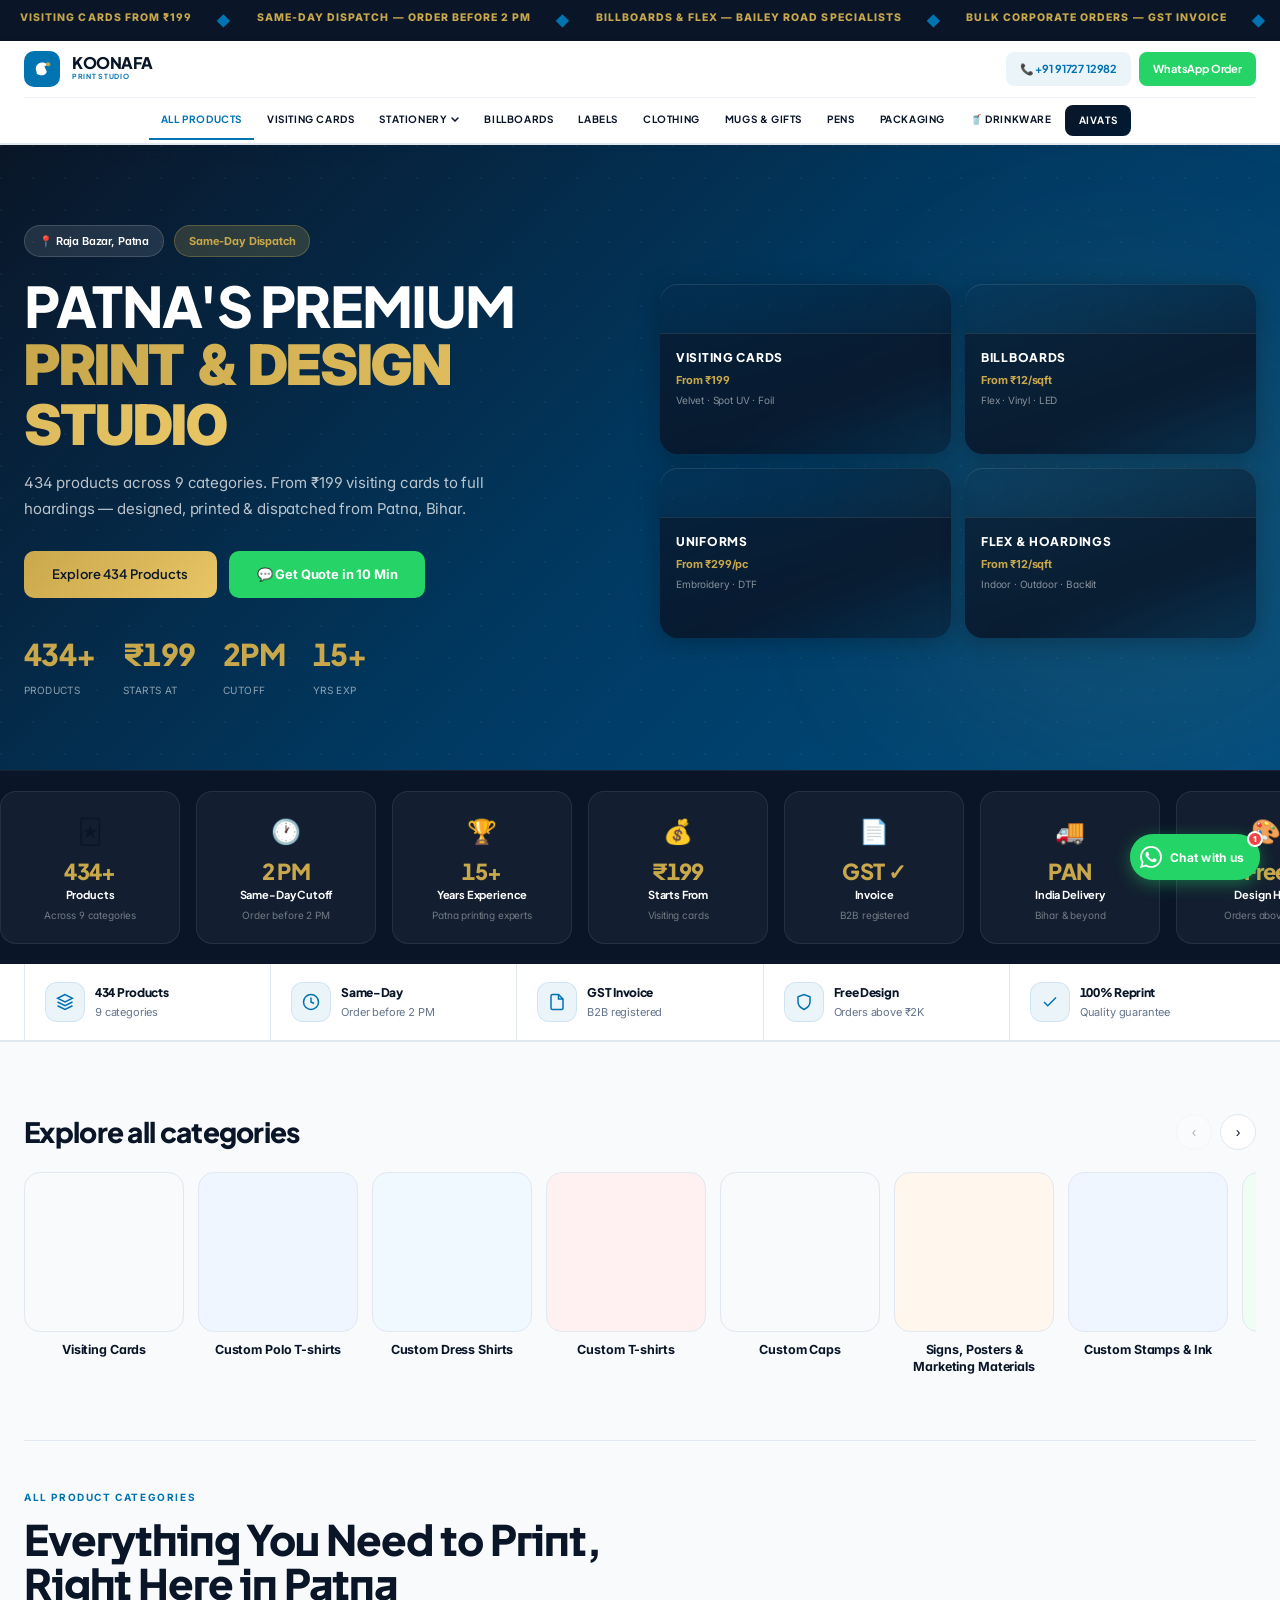
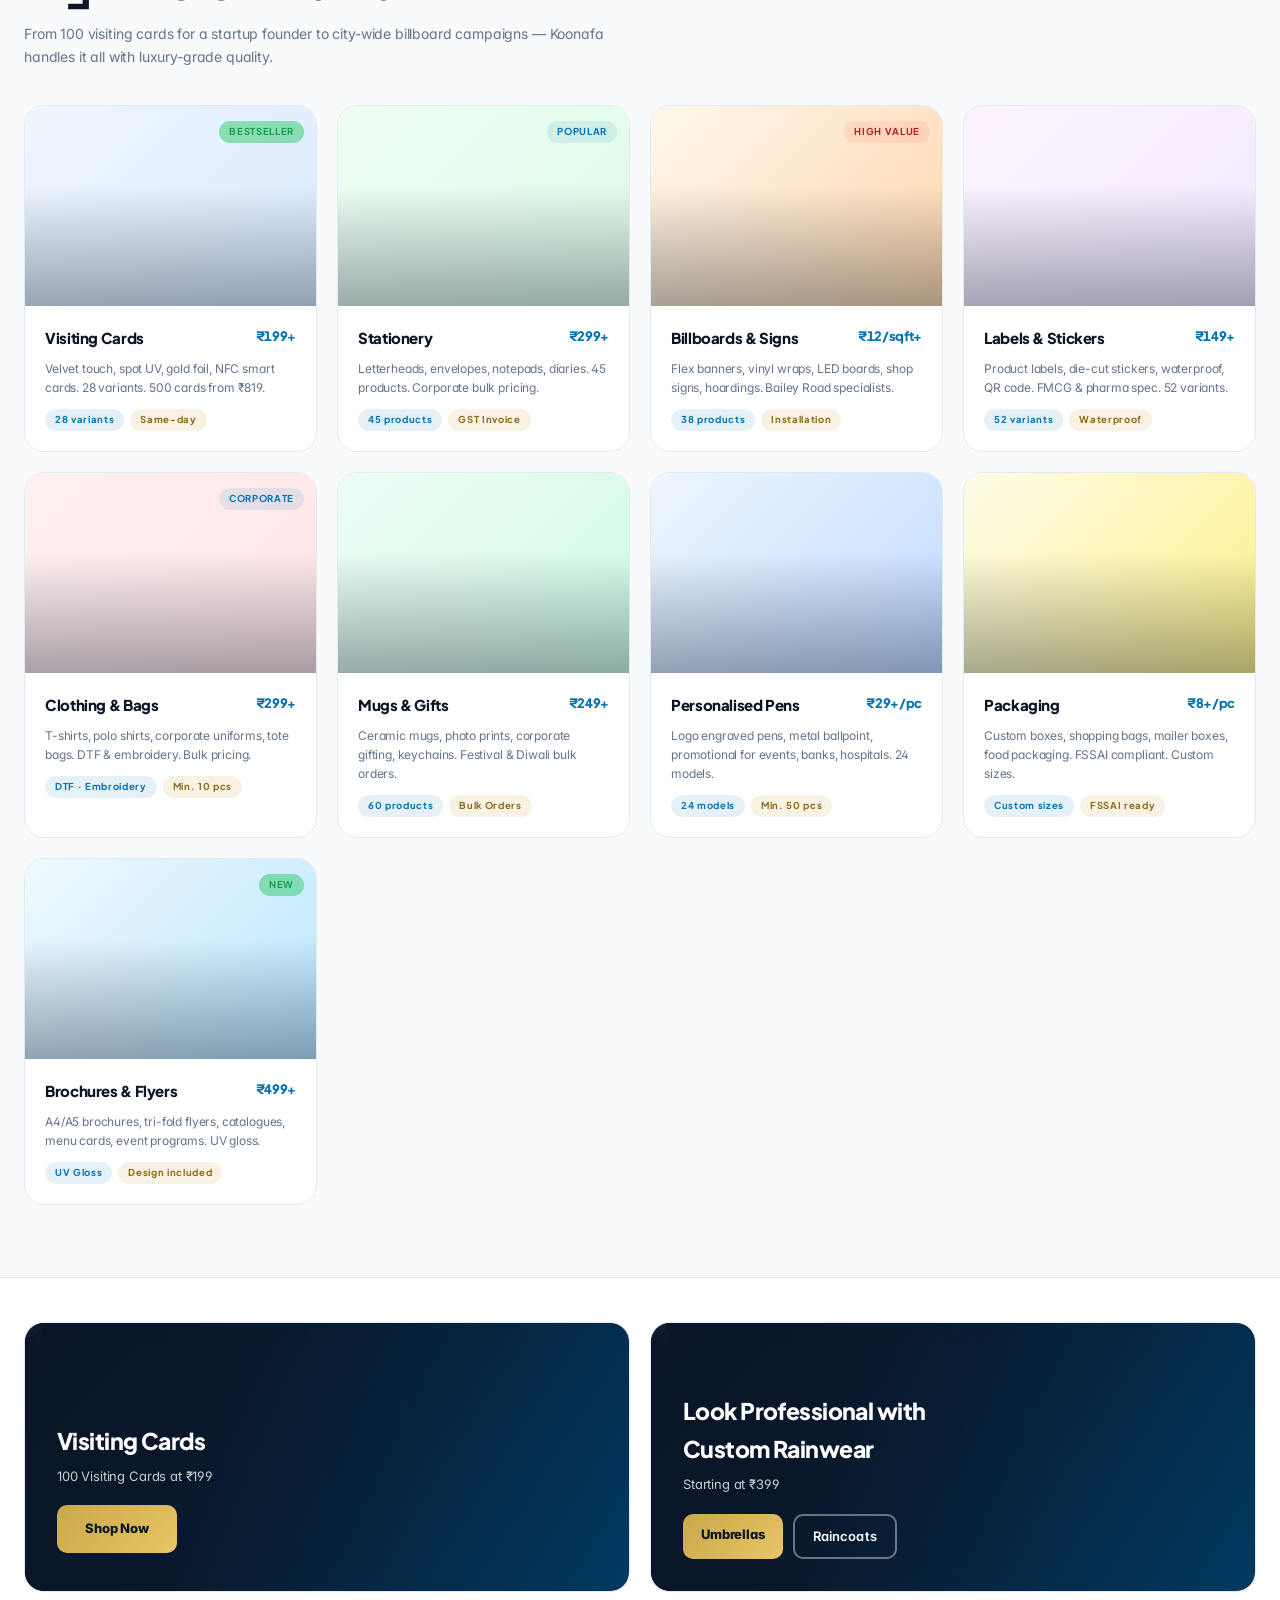
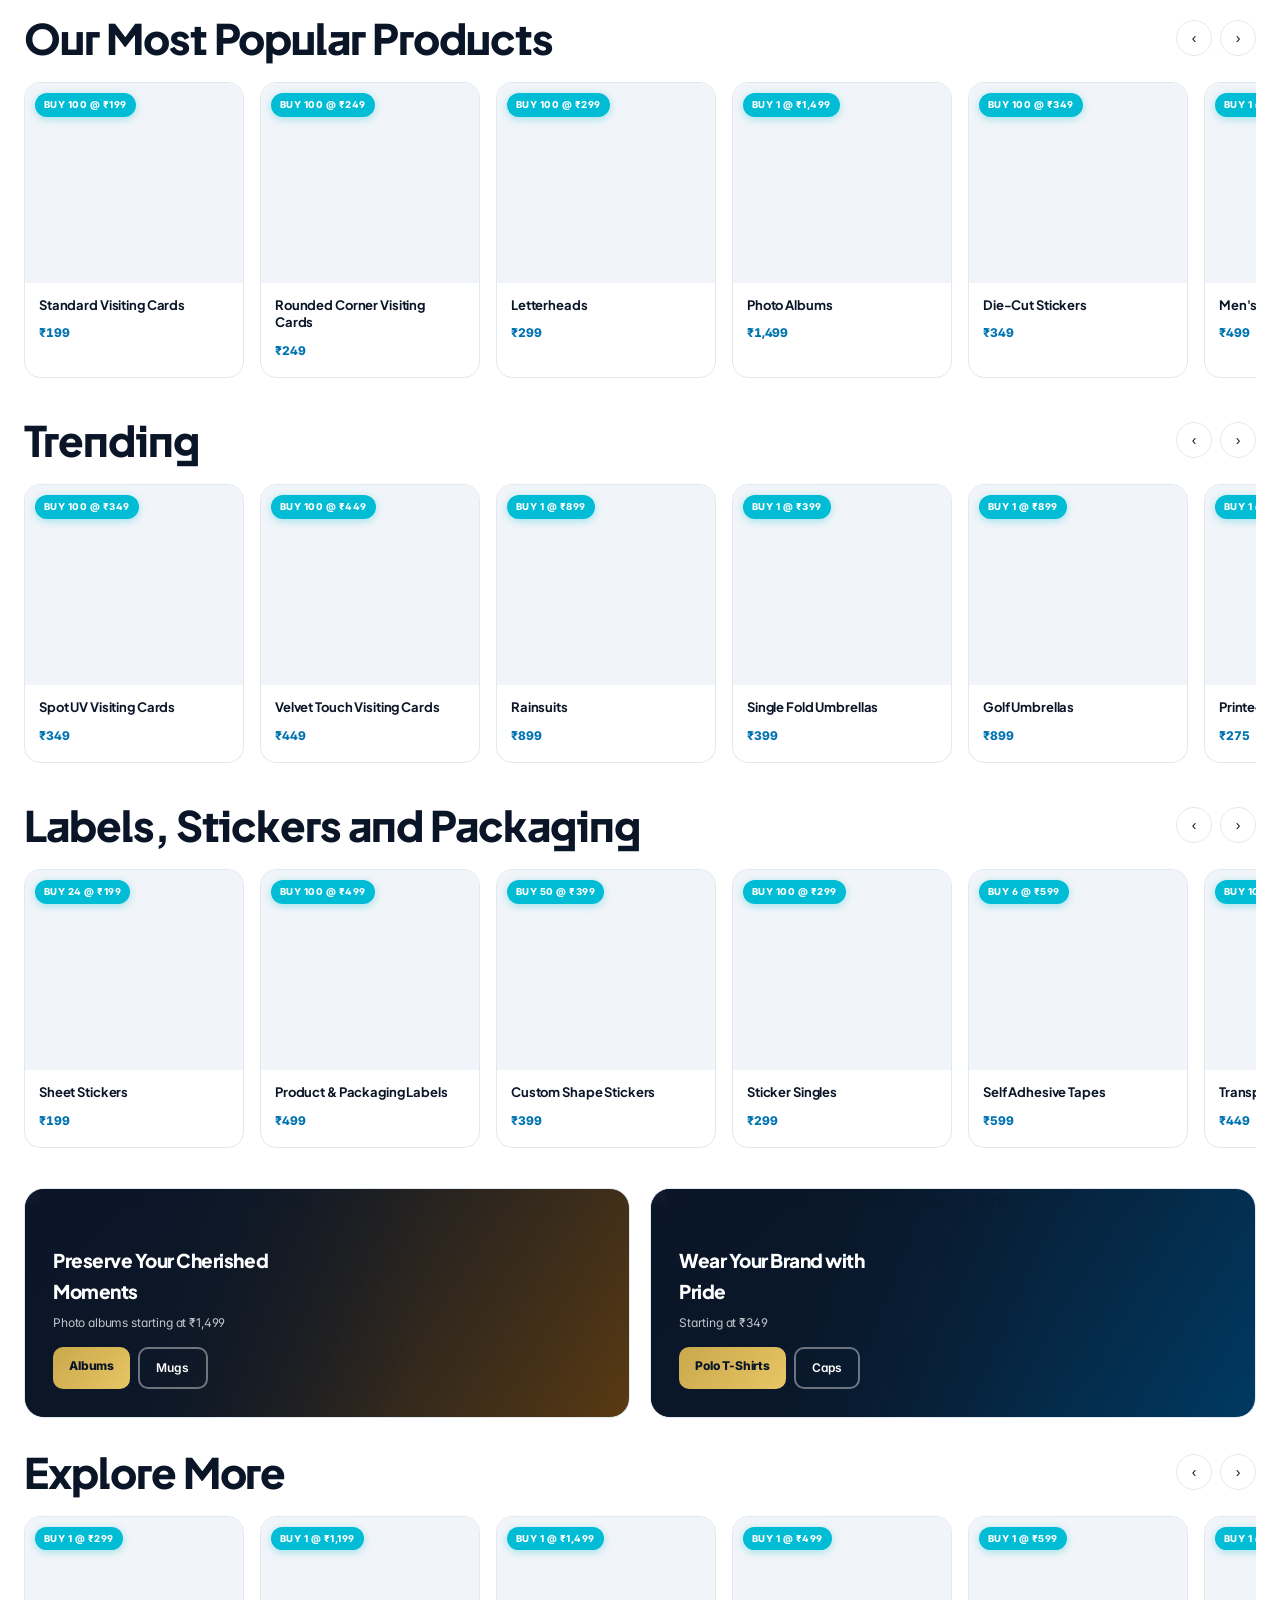
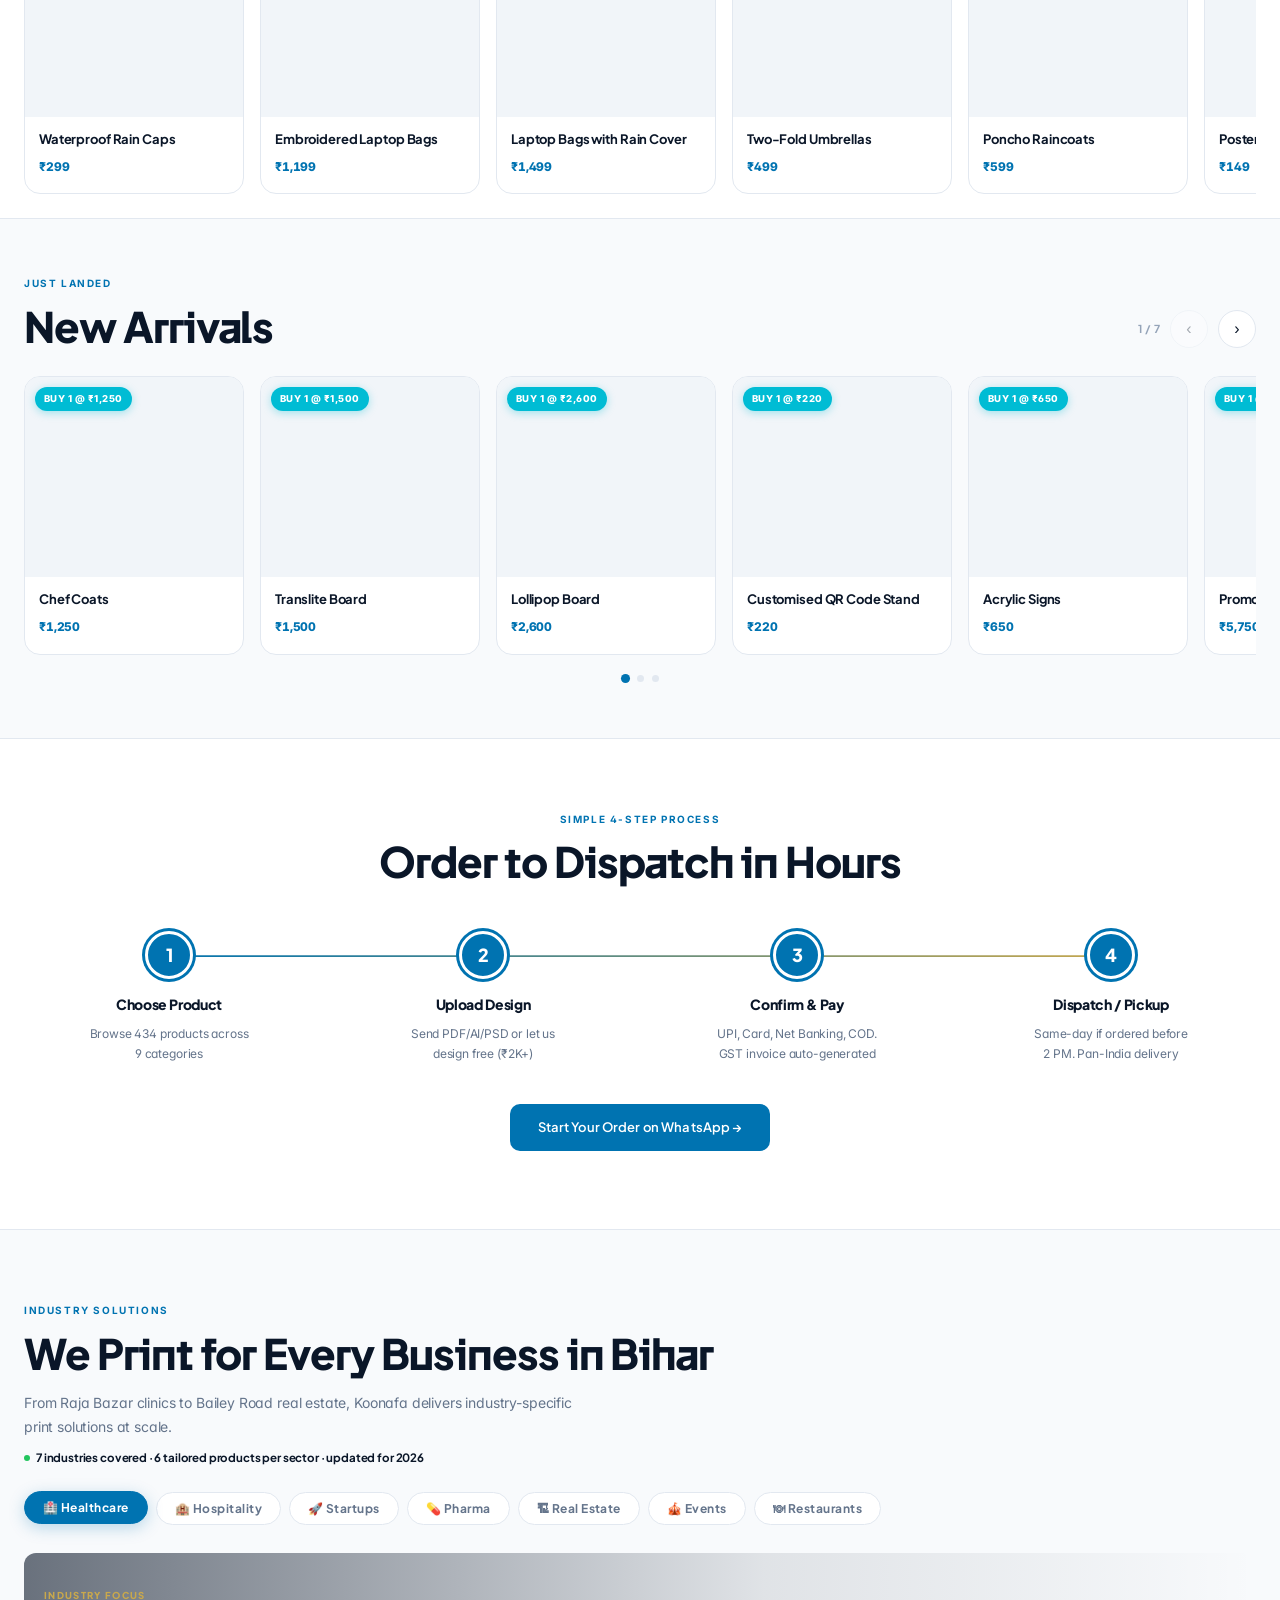
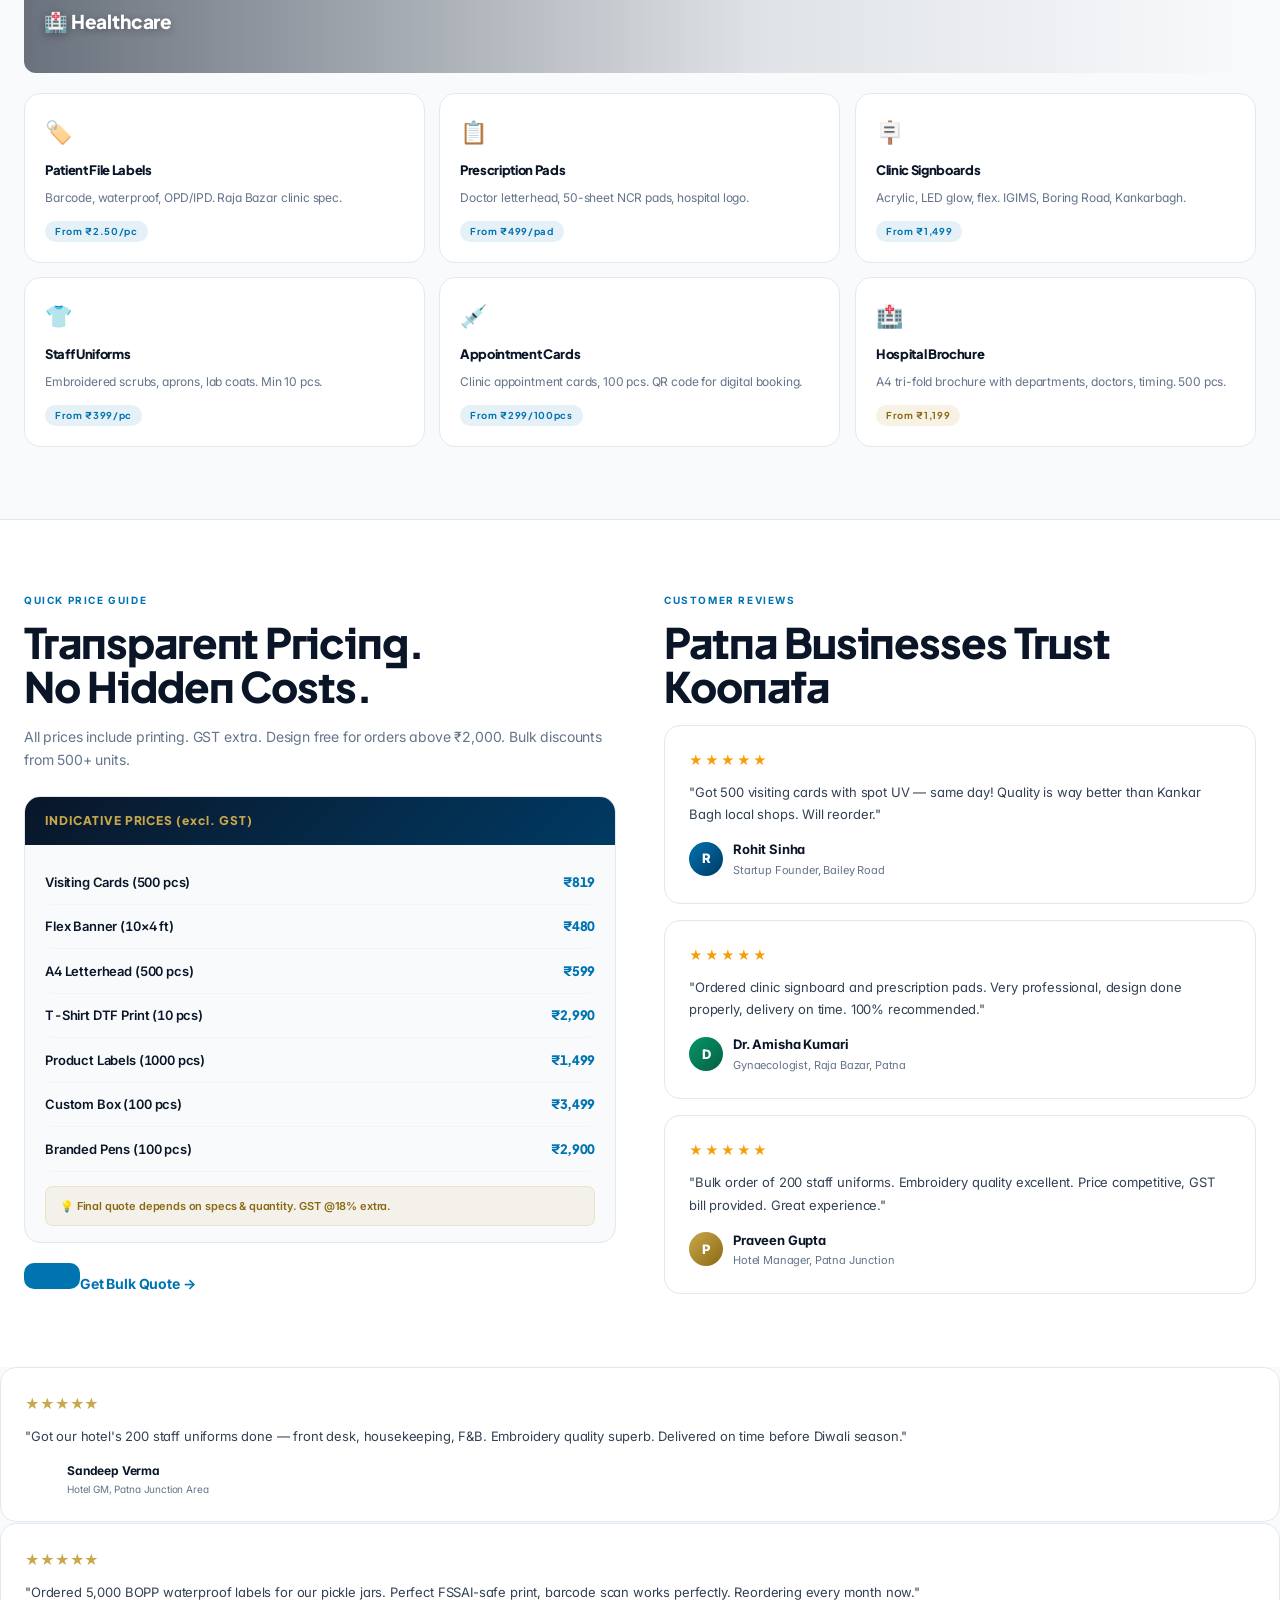
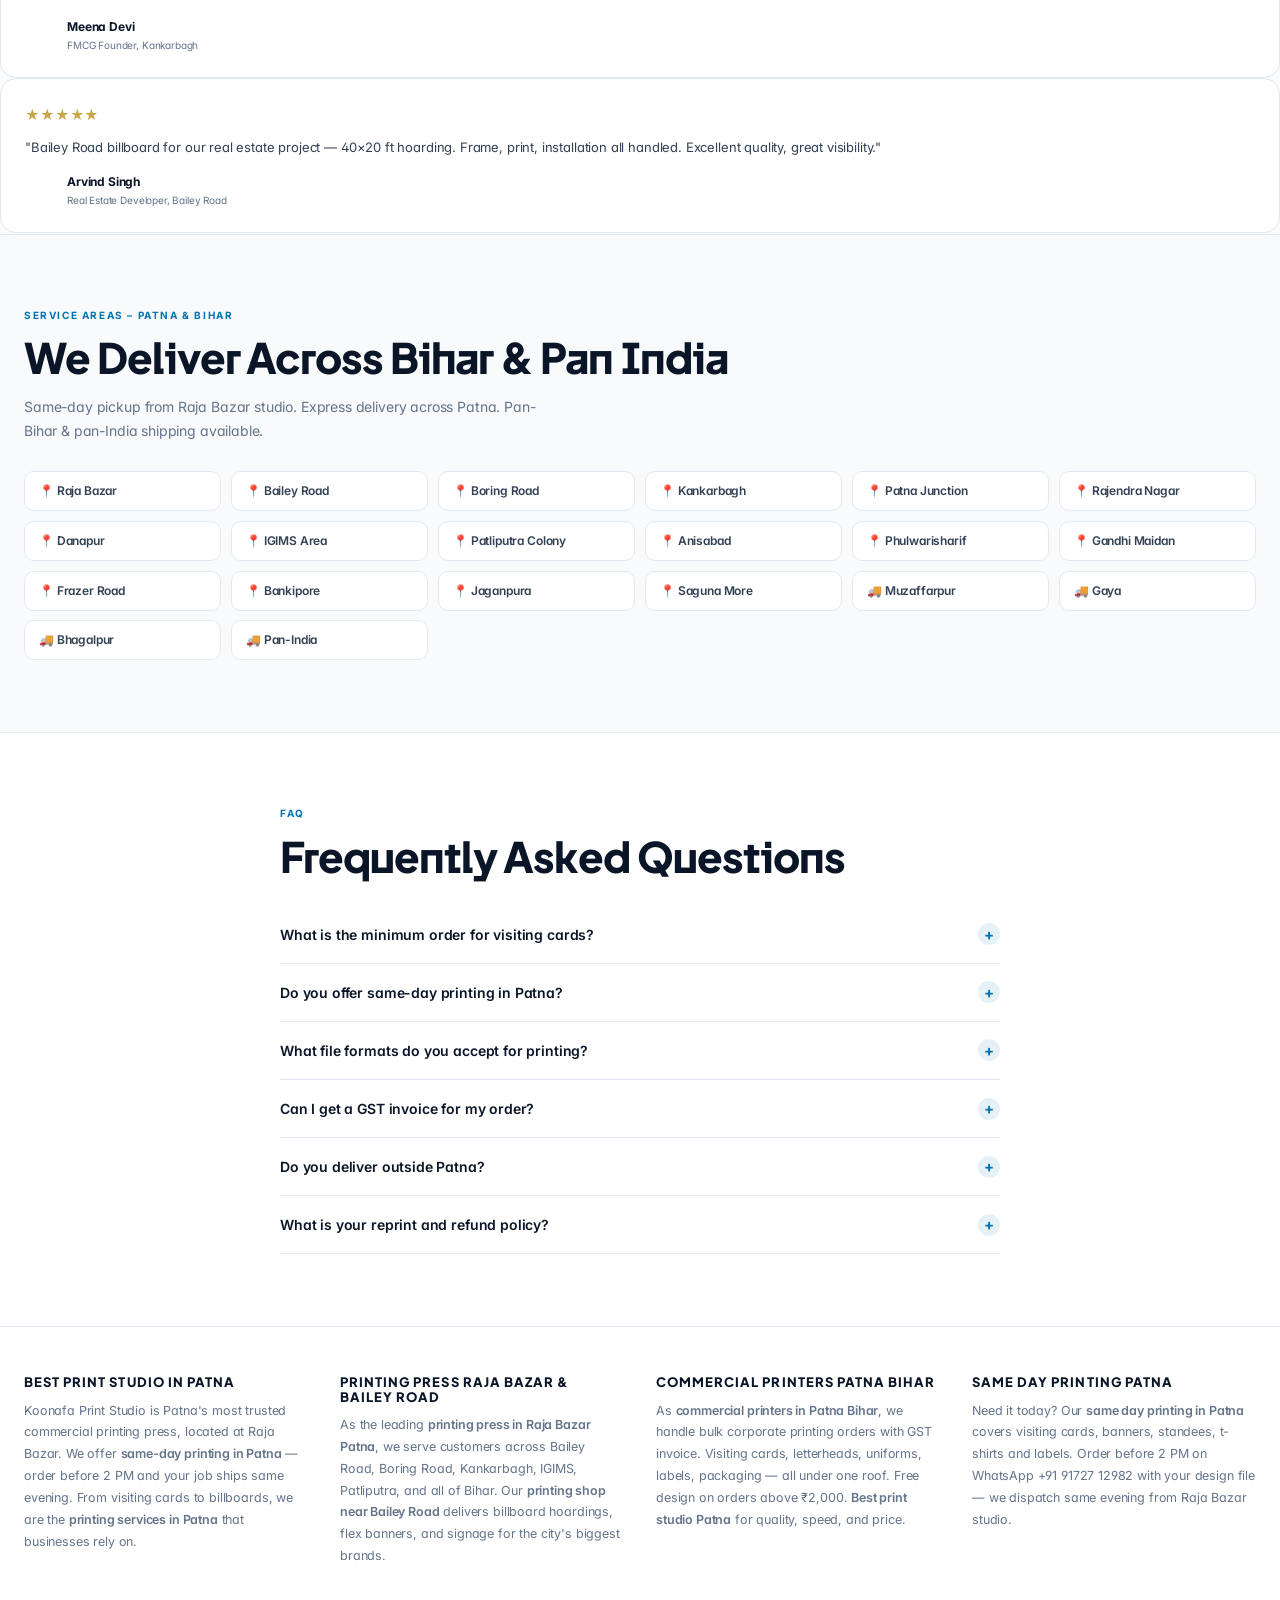
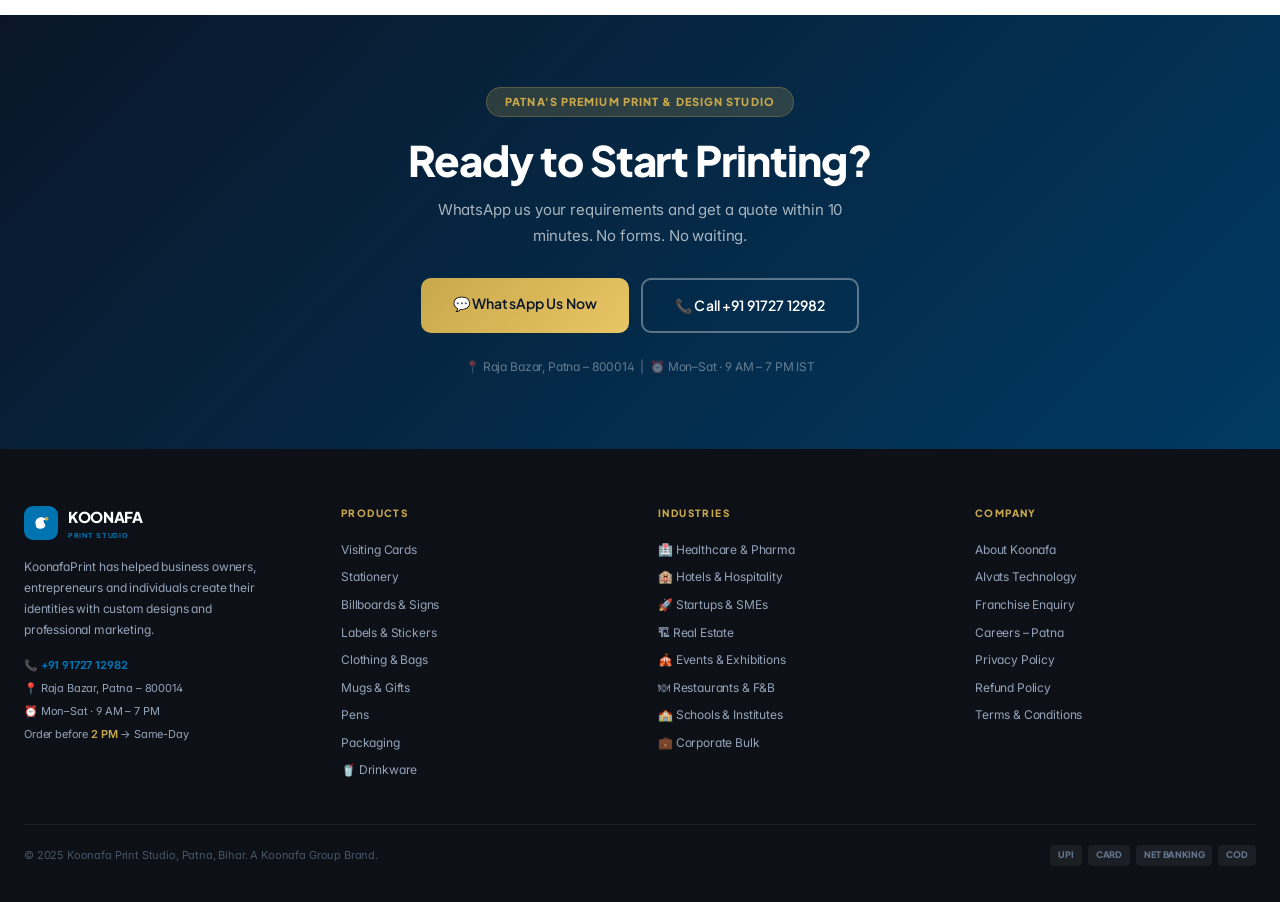
==== commit a78df213: "Make all storefront pages responsive on mobile" ====
--- a/index.html
+++ b/index.html
@@ -3,7 +3,7 @@
 <head>
 <meta charset="UTF-8">
 <meta name="viewport" content="width=device-width,initial-scale=1">
-<title>Printing Services Patna | Same-Day | Koonafa Print Studio</title>
+<title>Best Printing & Design Services in Patna| Best Business card printing in Patna | Brochures, Flyers, Banners, Invitations, Corporate Giveaways | Koonafa Print Studio</title>
 <meta name="description" content="Premium printing in Patna — visiting cards from ₹199, billboards, uniforms. Same-day dispatch before 2 PM. GST invoice. WhatsApp +91 91727 12982.">
 <meta name="keywords" content="printing services in patna, best print studio patna, same day printing patna, printing press in raja bazar patna, printing shop near bailey road, commercial printers in patna bihar, visiting card printing in patna, flex banner printing in patna, billboard manufacturers in patna, corporate uniform suppliers patna, custom box manufacturers in patna, brochure and flyer printers patna, logo engraved personalized pens patna, corporate diwali gifts bulk patna, printing patna bihar">
 <meta property="og:title" content="Printing Services Patna | Same-Day | Koonafa Print Studio">
@@ -708,6 +708,8 @@
 
 
 </style>
+<link rel="stylesheet" href="responsive.css">
+<script src="responsive.js" defer></script>
 </head>
 <body>
 
@@ -730,20 +732,20 @@
 <nav style="background:#fff;border-bottom:2px solid #E2E8F0;position:sticky;top:0;z-index:9000;box-shadow:0 2px 8px rgba(0,0,0,.06)">
   <div class="mx">
     <!-- ROW 1 — Logo + Contact -->
-    <div style="display:flex;align-items:center;justify-content:space-between;gap:12px;padding:10px 0;border-bottom:1px solid #F1F5F9">
+    <div style="display:flex;align-items:center;justify-content:space-between;gap:12px;padding:10px 0;border-bottom:1px solid #F1F5F9" class="responsive-actions">
       <a href="index.html" style="display:flex;align-items:center;gap:12px;text-decoration:none;flex-shrink:0">
-        <div style="width:36px;height:36px;border-radius:10px;background:#0073B1;display:flex;align-items:center;justify-content:center">
+        <div style="width:36px;height:36px;border-radius:10px;background:#0073B1;display:flex;align-items:center;justify-content:center" class="responsive-actions">
           <svg viewBox="0 0 64 64" fill="none" style="width:22px;height:22px"><path d="M14 32C14 19 26 11 38 14L50 18L39 25L46 40C43 51 28 54 17 46Z" fill="white"/><circle cx="50" cy="18" r="6" fill="#C9A84C"/></svg>
         </div>
         <div><div class="ls" style="font-weight:900;font-size:16px;color:#0A1628;line-height:1">KOONAFA</div><div style="font-size:7px;color:#0073B1;letter-spacing:.1em;font-weight:700">PRINT STUDIO</div></div>
       </a>
-      <div style="display:flex;align-items:center;gap:8px;flex-shrink:0">
+      <div style="display:flex;align-items:center;gap:8px;flex-shrink:0" class="responsive-actions">
         <a href="tel:+919172712982" style="padding:8px 14px;background:rgba(0,115,177,.08);color:#0073B1;border-radius:8px;text-decoration:none;font-size:11px;font-weight:700">📞 +91 91727 12982</a>
         <a href="https://wa.me/919172712982?text=Hi%20Koonafa%2C%20I%20want%20to%20place%20a%20print%20order" target="_blank" style="padding:8px 14px;background:#25D366;color:#fff;border-radius:8px;text-decoration:none;font-size:11px;font-weight:700">WhatsApp Order</a>
       </div>
     </div>
     <!-- ROW 2 — Nav links -->
-    <div style="display:flex;align-items:center;justify-content:center;gap:1px;flex-wrap:wrap;position:relative;padding:3px 0">
+    <div style="display:flex;align-items:center;justify-content:center;gap:1px;flex-wrap:wrap;position:relative;padding:3px 0" class="responsive-actions">
         <a href="index.html" class="nav-link active">ALL PRODUCTS</a>
         <a href="visiting-cards.html" class="nav-link">VISITING CARDS</a>
 
@@ -755,7 +757,7 @@
             STATIONERY <svg width="8" height="5" viewBox="0 0 8 5" fill="none" style="margin-top:1px"><path d="M1 1l3 3 3-3" stroke="currentColor" stroke-width="1.5" stroke-linecap="round"/></svg>
           </a>
           <!-- Mega panel -->
-          <div id="stat-drop" style="display:none;position:absolute;top:100%;left:0;z-index:9999;background:#fff;border:1px solid #E2E8F0;border-top:3px solid #0073B1;box-shadow:0 16px 48px rgba(0,0,0,.13);padding:28px 32px;grid-template-columns:repeat(6,minmax(155px,1fr));gap:28px;min-width:980px;border-radius:0 0 12px 12px">
+          <div id="stat-drop" style="display:none;position:absolute;top:100%;left:0;z-index:9999;background:#fff;border:1px solid #E2E8F0;border-top:3px solid #0073B1;box-shadow:0 16px 48px rgba(0,0,0,.13);padding:28px 32px;grid-template-columns:repeat(6,minmax(155px,1fr));gap:28px;min-width:980px;border-radius:0 0 12px 12px" class="responsive-grid responsive-stats">
 
             <!-- Col 1: Custom Stationery -->
             <div>
@@ -890,16 +892,16 @@
 </nav>
 
 <!-- HERO -->
-<section style="background:linear-gradient(135deg,#0A1628 0%,#003a63 55%,#004d80 100%);padding:80px 0 72px;position:relative;overflow:hidden">
+<section class="responsive-hero" style="background:linear-gradient(135deg,#0A1628 0%,#003a63 55%,#004d80 100%);padding:80px 0 72px;position:relative;overflow:hidden">
   <div style="position:absolute;inset:0;overflow:hidden;z-index:0">
     <img src="https://images.unsplash.com/photo-1618005198919-d3d4b5a92ead?w=1600&h=900&fit=crop&q=60&auto=format" alt="Koonafa Print Studio Patna — premium printing press" loading="eager" decoding="async" style="width:100%;height:100%;object-fit:cover;opacity:0.08;mix-blend-mode:luminosity">
   </div>
   <div style="position:absolute;inset:0;opacity:.035;background-image:radial-gradient(circle at 1px 1px, #fff 1px, transparent 0);background-size:32px 32px"></div>
   <div style="position:absolute;top:-100px;right:-100px;width:500px;height:500px;border-radius:50%;background:rgba(201,168,76,.07);filter:blur(80px)"></div>
   <div class="mx" style="position:relative;z-index:1">
-    <div style="display:grid;grid-template-columns:1fr 1fr;gap:40px;align-items:center">
+    <div style="display:grid;grid-template-columns:1fr 1fr;gap:40px;align-items:center" class="responsive-grid responsive-columns">
       <div>
-        <div style="display:flex;gap:10px;margin-bottom:20px;flex-wrap:wrap">
+        <div style="display:flex;gap:10px;margin-bottom:20px;flex-wrap:wrap" class="responsive-actions">
           <span style="display:inline-flex;align-items:center;gap:7px;background:rgba(255,255,255,.1);border:1px solid rgba(255,255,255,.15);border-radius:20px;padding:6px 14px;font-size:11px;color:#fff;font-weight:600">📍 Raja Bazar, Patna</span>
           <span style="display:inline-flex;align-items:center;gap:7px;background:rgba(201,168,76,.2);border:1px solid rgba(201,168,76,.3);border-radius:20px;padding:6px 14px;font-size:11px;color:#C9A84C;font-weight:700">Same-Day Dispatch</span>
         </div>
@@ -907,11 +909,11 @@
           PATNA'S PREMIUM<br><span class="hero-accent">PRINT & DESIGN STUDIO</span>
         </h1>
         <p style="font-size:15px;color:rgba(255,255,255,.72);line-height:1.75;max-width:460px;margin-bottom:28px">434 products across 9 categories. From ₹199 visiting cards to full hoardings — designed, printed & dispatched from Patna, Bihar.</p>
-        <div style="display:flex;gap:12px;flex-wrap:wrap;margin-bottom:32px">
+        <div style="display:flex;gap:12px;flex-wrap:wrap;margin-bottom:32px" class="responsive-actions">
           <a href="#categories" class="btn-gold">Explore 434 Products</a>
           <a href="https://wa.me/919172712982?text=Hi%2C%20I%20need%20a%20print%20quote" target="_blank" style="background:#25D366;color:#fff;padding:13px 28px;border-radius:10px;font-weight:700;font-size:13px;text-decoration:none;display:inline-block;transition:all .2s">💬 Get Quote in 10 Min</a>
         </div>
-        <div style="display:flex;gap:28px;flex-wrap:wrap">
+        <div style="display:flex;gap:28px;flex-wrap:wrap" class="responsive-actions">
           <div><div class="ls counter" style="font-size:30px;font-weight:900;color:#C9A84C" data-target="434" data-suffix="+">0+</div><div style="font-size:10px;color:rgba(255,255,255,.55);letter-spacing:.04em">PRODUCTS</div></div>
           <div><div class="ls" style="font-size:30px;font-weight:900;color:#C9A84C">₹199</div><div style="font-size:10px;color:rgba(255,255,255,.55);letter-spacing:.04em">STARTS AT</div></div>
           <div><div class="ls" style="font-size:30px;font-weight:900;color:#C9A84C">2PM</div><div style="font-size:10px;color:rgba(255,255,255,.55);letter-spacing:.04em">CUTOFF</div></div>
@@ -1161,25 +1163,25 @@
 <!-- TRUST BAR -->
 <div style="background:#fff;border-bottom:2px solid #E2E8F0">
   <div class="mx">
-    <div style="display:grid;grid-template-columns:repeat(5,1fr);border-left:1px solid #E2E8F0">
-      <div style="padding:18px 20px;border-right:1px solid #E2E8F0;display:flex;align-items:center;gap:10px">
-        <div style="width:40px;height:40px;border-radius:12px;background:rgba(0,115,177,.08);border:1px solid rgba(0,115,177,.12);display:flex;align-items:center;justify-content:center;flex-shrink:0"><svg style="width:18px;height:18px;color:#0073B1" fill="none" stroke="currentColor" stroke-width="2" viewBox="0 0 24 24"><path d="M12 2L2 7l10 5 10-5-10-5zM2 17l10 5 10-5M2 12l10 5 10-5"/></svg></div>
+    <div style="display:grid;grid-template-columns:repeat(5,1fr);border-left:1px solid #E2E8F0" class="responsive-grid responsive-stats">
+      <div style="padding:18px 20px;border-right:1px solid #E2E8F0;display:flex;align-items:center;gap:10px" class="responsive-actions">
+        <div style="width:40px;height:40px;border-radius:12px;background:rgba(0,115,177,.08);border:1px solid rgba(0,115,177,.12);display:flex;align-items:center;justify-content:center;flex-shrink:0" class="responsive-actions"><svg style="width:18px;height:18px;color:#0073B1" fill="none" stroke="currentColor" stroke-width="2" viewBox="0 0 24 24"><path d="M12 2L2 7l10 5 10-5-10-5zM2 17l10 5 10-5M2 12l10 5 10-5"/></svg></div>
         <div><div class="ls" style="font-size:12px;font-weight:800;color:#0A1628">434 Products</div><div style="font-size:11px;color:#64748b">9 categories</div></div>
       </div>
-      <div style="padding:18px 20px;border-right:1px solid #E2E8F0;display:flex;align-items:center;gap:10px">
-        <div style="width:40px;height:40px;border-radius:12px;background:rgba(0,115,177,.08);border:1px solid rgba(0,115,177,.12);display:flex;align-items:center;justify-content:center;flex-shrink:0"><svg style="width:18px;height:18px;color:#0073B1" fill="none" stroke="currentColor" stroke-width="2" viewBox="0 0 24 24"><circle cx="12" cy="12" r="10"/><path d="M12 6v6l4 2"/></svg></div>
+      <div style="padding:18px 20px;border-right:1px solid #E2E8F0;display:flex;align-items:center;gap:10px" class="responsive-actions">
+        <div style="width:40px;height:40px;border-radius:12px;background:rgba(0,115,177,.08);border:1px solid rgba(0,115,177,.12);display:flex;align-items:center;justify-content:center;flex-shrink:0" class="responsive-actions"><svg style="width:18px;height:18px;color:#0073B1" fill="none" stroke="currentColor" stroke-width="2" viewBox="0 0 24 24"><circle cx="12" cy="12" r="10"/><path d="M12 6v6l4 2"/></svg></div>
         <div><div class="ls" style="font-size:12px;font-weight:800;color:#0A1628">Same-Day</div><div style="font-size:11px;color:#64748b">Order before 2 PM</div></div>
       </div>
-      <div style="padding:18px 20px;border-right:1px solid #E2E8F0;display:flex;align-items:center;gap:10px">
-        <div style="width:40px;height:40px;border-radius:12px;background:rgba(0,115,177,.08);border:1px solid rgba(0,115,177,.12);display:flex;align-items:center;justify-content:center;flex-shrink:0"><svg style="width:18px;height:18px;color:#0073B1" fill="none" stroke="currentColor" stroke-width="2" viewBox="0 0 24 24"><path d="M14 2H6a2 2 0 0 0-2 2v16a2 2 0 0 0 2 2h12a2 2 0 0 0 2-2V8z"/><polyline points="14 2 14 8 20 8"/></svg></div>
+      <div style="padding:18px 20px;border-right:1px solid #E2E8F0;display:flex;align-items:center;gap:10px" class="responsive-actions">
+        <div style="width:40px;height:40px;border-radius:12px;background:rgba(0,115,177,.08);border:1px solid rgba(0,115,177,.12);display:flex;align-items:center;justify-content:center;flex-shrink:0" class="responsive-actions"><svg style="width:18px;height:18px;color:#0073B1" fill="none" stroke="currentColor" stroke-width="2" viewBox="0 0 24 24"><path d="M14 2H6a2 2 0 0 0-2 2v16a2 2 0 0 0 2 2h12a2 2 0 0 0 2-2V8z"/><polyline points="14 2 14 8 20 8"/></svg></div>
         <div><div class="ls" style="font-size:12px;font-weight:800;color:#0A1628">GST Invoice</div><div style="font-size:11px;color:#64748b">B2B registered</div></div>
       </div>
-      <div style="padding:18px 20px;border-right:1px solid #E2E8F0;display:flex;align-items:center;gap:10px">
-        <div style="width:40px;height:40px;border-radius:12px;background:rgba(0,115,177,.08);border:1px solid rgba(0,115,177,.12);display:flex;align-items:center;justify-content:center;flex-shrink:0"><svg style="width:18px;height:18px;color:#0073B1" fill="none" stroke="currentColor" stroke-width="2" viewBox="0 0 24 24"><path d="M12 22s8-4 8-10V5l-8-3-8 3v7c0 6 8 10 8 10z"/></svg></div>
+      <div style="padding:18px 20px;border-right:1px solid #E2E8F0;display:flex;align-items:center;gap:10px" class="responsive-actions">
+        <div style="width:40px;height:40px;border-radius:12px;background:rgba(0,115,177,.08);border:1px solid rgba(0,115,177,.12);display:flex;align-items:center;justify-content:center;flex-shrink:0" class="responsive-actions"><svg style="width:18px;height:18px;color:#0073B1" fill="none" stroke="currentColor" stroke-width="2" viewBox="0 0 24 24"><path d="M12 22s8-4 8-10V5l-8-3-8 3v7c0 6 8 10 8 10z"/></svg></div>
         <div><div class="ls" style="font-size:12px;font-weight:800;color:#0A1628">Free Design</div><div style="font-size:11px;color:#64748b">Orders above ₹2K</div></div>
       </div>
-      <div style="padding:18px 20px;display:flex;align-items:center;gap:10px">
-        <div style="width:40px;height:40px;border-radius:12px;background:rgba(0,115,177,.08);border:1px solid rgba(0,115,177,.12);display:flex;align-items:center;justify-content:center;flex-shrink:0"><svg style="width:18px;height:18px;color:#0073B1" fill="none" stroke="currentColor" stroke-width="2" viewBox="0 0 24 24"><polyline points="20 6 9 17 4 12"/></svg></div>
+      <div style="padding:18px 20px;display:flex;align-items:center;gap:10px" class="responsive-actions">
+        <div style="width:40px;height:40px;border-radius:12px;background:rgba(0,115,177,.08);border:1px solid rgba(0,115,177,.12);display:flex;align-items:center;justify-content:center;flex-shrink:0" class="responsive-actions"><svg style="width:18px;height:18px;color:#0073B1" fill="none" stroke="currentColor" stroke-width="2" viewBox="0 0 24 24"><polyline points="20 6 9 17 4 12"/></svg></div>
         <div><div class="ls" style="font-size:12px;font-weight:800;color:#0A1628">100% Reprint</div><div style="font-size:11px;color:#64748b">Quality guarantee</div></div>
       </div>
     </div>
@@ -1192,16 +1194,16 @@
 
     <!-- ═══ EXPLORE ALL CATEGORIES — Horizontal Scroll Strip ═══ -->
     <div style="margin-bottom:56px">
-      <div style="display:flex;align-items:center;justify-content:space-between;margin-bottom:22px">
+      <div style="display:flex;align-items:center;justify-content:space-between;margin-bottom:22px" class="responsive-actions">
         <h2 style="font-family:'Plus Jakarta Sans',sans-serif;font-size:clamp(20px,3vw,28px);font-weight:900;color:#0A1628;letter-spacing:-0.025em">Explore all categories</h2>
-        <div style="display:flex;gap:8px">
+        <div style="display:flex;gap:8px" class="responsive-actions">
           <button id="esc-prev" onclick="escScroll(-1)" style="width:36px;height:36px;border-radius:50%;border:1.5px solid #E2E8F0;background:#fff;cursor:pointer;display:flex;align-items:center;justify-content:center;font-size:14px;color:#0A1628;transition:all .2s;flex-shrink:0" onmouseover="this.style.borderColor='#0073B1';this.style.color='#0073B1'" onmouseout="this.style.borderColor='#E2E8F0';this.style.color='#0A1628'">‹</button>
           <button id="esc-next" onclick="escScroll(1)"  style="width:36px;height:36px;border-radius:50%;border:1.5px solid #E2E8F0;background:#fff;cursor:pointer;display:flex;align-items:center;justify-content:center;font-size:14px;color:#0A1628;transition:all .2s;flex-shrink:0" onmouseover="this.style.borderColor='#0073B1';this.style.color='#0073B1'" onmouseout="this.style.borderColor='#E2E8F0';this.style.color='#0A1628'">›</button>
         </div>
       </div>
 
       <!-- Scroll track -->
-      <div id="esc-track" style="display:flex;gap:14px;overflow-x:auto;scroll-behavior:smooth;scrollbar-width:none;-ms-overflow-style:none;padding-bottom:8px">
+      <div id="esc-track" style="display:flex;gap:14px;overflow-x:auto;scroll-behavior:smooth;scrollbar-width:none;-ms-overflow-style:none;padding-bottom:8px" class="">
         <style>
           #esc-track::-webkit-scrollbar{display:none}
           .esc-item{flex:0 0 160px;text-decoration:none;color:inherit;display:flex;flex-direction:column;align-items:center;gap:10px;cursor:pointer}
@@ -1316,7 +1318,7 @@
     <span class="section-label">All Product Categories</span>
     <h2 class="section-title">Everything You Need to Print,<br>Right Here in Patna</h2>
     <p style="font-size:14px;color:#64748b;line-height:1.7;max-width:600px;margin-bottom:36px">From 100 visiting cards for a startup founder to city-wide billboard campaigns — Koonafa handles it all with luxury-grade quality.</p>
-    <div style="display:grid;grid-template-columns:repeat(auto-fill,minmax(260px,1fr));gap:20px">
+    <div style="--card-min:260px;display:grid;grid-template-columns:repeat(auto-fill,minmax(260px,1fr));gap:20px" class="responsive-grid responsive-auto-grid">
 
       <a href="visiting-cards.html" class="cat-card">
         <div style="height:200px;overflow:hidden;position:relative;background:linear-gradient(135deg,#EFF6FF,#DBEAFE)">
@@ -1325,12 +1327,12 @@
           <div style="position:absolute;inset:0;background:linear-gradient(to top,rgba(10,22,40,.35) 0%,transparent 60%)"></div>
         </div>
         <div style="padding:20px">
-          <div style="display:flex;justify-content:space-between;align-items:start;margin-bottom:8px">
+          <div style="display:flex;justify-content:space-between;align-items:start;margin-bottom:8px" class="responsive-actions">
             <div class="ls" style="font-weight:900;font-size:15px;color:#0A1628">Visiting Cards</div>
             <div class="ls" style="font-size:13px;font-weight:800;color:#0073B1">₹199+</div>
           </div>
           <p style="font-size:12px;color:#64748b;line-height:1.6;margin-bottom:12px">Velvet touch, spot UV, gold foil, NFC smart cards. 28 variants. 500 cards from ₹819.</p>
-          <div style="display:flex;gap:6px;flex-wrap:wrap"><span class="badge badge-blue">28 variants</span><span class="badge badge-gold">Same-day</span></div>
+          <div style="display:flex;gap:6px;flex-wrap:wrap" class="responsive-actions"><span class="badge badge-blue">28 variants</span><span class="badge badge-gold">Same-day</span></div>
         </div>
       </a>
 
@@ -1341,12 +1343,12 @@
           <div style="position:absolute;inset:0;background:linear-gradient(to top,rgba(10,22,40,.35) 0%,transparent 60%)"></div>
         </div>
         <div style="padding:20px">
-          <div style="display:flex;justify-content:space-between;align-items:start;margin-bottom:8px">
+          <div style="display:flex;justify-content:space-between;align-items:start;margin-bottom:8px" class="responsive-actions">
             <div class="ls" style="font-weight:900;font-size:15px;color:#0A1628">Stationery</div>
             <div class="ls" style="font-size:13px;font-weight:800;color:#0073B1">₹299+</div>
           </div>
           <p style="font-size:12px;color:#64748b;line-height:1.6;margin-bottom:12px">Letterheads, envelopes, notepads, diaries. 45 products. Corporate bulk pricing.</p>
-          <div style="display:flex;gap:6px;flex-wrap:wrap"><span class="badge badge-blue">45 products</span><span class="badge badge-gold">GST Invoice</span></div>
+          <div style="display:flex;gap:6px;flex-wrap:wrap" class="responsive-actions"><span class="badge badge-blue">45 products</span><span class="badge badge-gold">GST Invoice</span></div>
         </div>
       </a>
 
@@ -1357,12 +1359,12 @@
           <div style="position:absolute;inset:0;background:linear-gradient(to top,rgba(10,22,40,.35) 0%,transparent 60%)"></div>
         </div>
         <div style="padding:20px">
-          <div style="display:flex;justify-content:space-between;align-items:start;margin-bottom:8px">
+          <div style="display:flex;justify-content:space-between;align-items:start;margin-bottom:8px" class="responsive-actions">
             <div class="ls" style="font-weight:900;font-size:15px;color:#0A1628">Billboards & Signs</div>
             <div class="ls" style="font-size:13px;font-weight:800;color:#0073B1">₹12/sqft+</div>
           </div>
           <p style="font-size:12px;color:#64748b;line-height:1.6;margin-bottom:12px">Flex banners, vinyl wraps, LED boards, shop signs, hoardings. Bailey Road specialists.</p>
-          <div style="display:flex;gap:6px;flex-wrap:wrap"><span class="badge badge-blue">38 products</span><span class="badge badge-gold">Installation</span></div>
+          <div style="display:flex;gap:6px;flex-wrap:wrap" class="responsive-actions"><span class="badge badge-blue">38 products</span><span class="badge badge-gold">Installation</span></div>
         </div>
       </a>
 
@@ -1373,12 +1375,12 @@
           <div style="position:absolute;inset:0;background:linear-gradient(to top,rgba(10,22,40,.35) 0%,transparent 60%)"></div>
         </div>
         <div style="padding:20px">
-          <div style="display:flex;justify-content:space-between;align-items:start;margin-bottom:8px">
+          <div style="display:flex;justify-content:space-between;align-items:start;margin-bottom:8px" class="responsive-actions">
             <div class="ls" style="font-weight:900;font-size:15px;color:#0A1628">Labels & Stickers</div>
             <div class="ls" style="font-size:13px;font-weight:800;color:#0073B1">₹149+</div>
           </div>
           <p style="font-size:12px;color:#64748b;line-height:1.6;margin-bottom:12px">Product labels, die-cut stickers, waterproof, QR code. FMCG & pharma spec. 52 variants.</p>
-          <div style="display:flex;gap:6px;flex-wrap:wrap"><span class="badge badge-blue">52 variants</span><span class="badge badge-gold">Waterproof</span></div>
+          <div style="display:flex;gap:6px;flex-wrap:wrap" class="responsive-actions"><span class="badge badge-blue">52 variants</span><span class="badge badge-gold">Waterproof</span></div>
         </div>
       </a>
 
@@ -1389,12 +1391,12 @@
           <div style="position:absolute;inset:0;background:linear-gradient(to top,rgba(10,22,40,.35) 0%,transparent 60%)"></div>
         </div>
         <div style="padding:20px">
-          <div style="display:flex;justify-content:space-between;align-items:start;margin-bottom:8px">
+          <div style="display:flex;justify-content:space-between;align-items:start;margin-bottom:8px" class="responsive-actions">
             <div class="ls" style="font-weight:900;font-size:15px;color:#0A1628">Clothing & Bags</div>
             <div class="ls" style="font-size:13px;font-weight:800;color:#0073B1">₹299+</div>
           </div>
           <p style="font-size:12px;color:#64748b;line-height:1.6;margin-bottom:12px">T-shirts, polo shirts, corporate uniforms, tote bags. DTF & embroidery. Bulk pricing.</p>
-          <div style="display:flex;gap:6px;flex-wrap:wrap"><span class="badge badge-blue">DTF · Embroidery</span><span class="badge badge-gold">Min. 10 pcs</span></div>
+          <div style="display:flex;gap:6px;flex-wrap:wrap" class="responsive-actions"><span class="badge badge-blue">DTF · Embroidery</span><span class="badge badge-gold">Min. 10 pcs</span></div>
         </div>
       </a>
 
@@ -1405,12 +1407,12 @@
           <div style="position:absolute;inset:0;background:linear-gradient(to top,rgba(10,22,40,.35) 0%,transparent 60%)"></div>
         </div>
         <div style="padding:20px">
-          <div style="display:flex;justify-content:space-between;align-items:start;margin-bottom:8px">
+          <div style="display:flex;justify-content:space-between;align-items:start;margin-bottom:8px" class="responsive-actions">
             <div class="ls" style="font-weight:900;font-size:15px;color:#0A1628">Mugs & Gifts</div>
             <div class="ls" style="font-size:13px;font-weight:800;color:#0073B1">₹249+</div>
           </div>
           <p style="font-size:12px;color:#64748b;line-height:1.6;margin-bottom:12px">Ceramic mugs, photo prints, corporate gifting, keychains. Festival & Diwali bulk orders.</p>
-          <div style="display:flex;gap:6px;flex-wrap:wrap"><span class="badge badge-blue">60 products</span><span class="badge badge-gold">Bulk Orders</span></div>
+          <div style="display:flex;gap:6px;flex-wrap:wrap" class="responsive-actions"><span class="badge badge-blue">60 products</span><span class="badge badge-gold">Bulk Orders</span></div>
         </div>
       </a>
 
@@ -1421,12 +1423,12 @@
           <div style="position:absolute;inset:0;background:linear-gradient(to top,rgba(10,22,40,.35) 0%,transparent 60%)"></div>
         </div>
         <div style="padding:20px">
-          <div style="display:flex;justify-content:space-between;align-items:start;margin-bottom:8px">
+          <div style="display:flex;justify-content:space-between;align-items:start;margin-bottom:8px" class="responsive-actions">
             <div class="ls" style="font-weight:900;font-size:15px;color:#0A1628">Personalised Pens</div>
             <div class="ls" style="font-size:13px;font-weight:800;color:#0073B1">₹29+/pc</div>
           </div>
           <p style="font-size:12px;color:#64748b;line-height:1.6;margin-bottom:12px">Logo engraved pens, metal ballpoint, promotional for events, banks, hospitals. 24 models.</p>
-          <div style="display:flex;gap:6px;flex-wrap:wrap"><span class="badge badge-blue">24 models</span><span class="badge badge-gold">Min. 50 pcs</span></div>
+          <div style="display:flex;gap:6px;flex-wrap:wrap" class="responsive-actions"><span class="badge badge-blue">24 models</span><span class="badge badge-gold">Min. 50 pcs</span></div>
         </div>
       </a>
 
@@ -1437,12 +1439,12 @@
           <div style="position:absolute;inset:0;background:linear-gradient(to top,rgba(10,22,40,.35) 0%,transparent 60%)"></div>
         </div>
         <div style="padding:20px">
-          <div style="display:flex;justify-content:space-between;align-items:start;margin-bottom:8px">
+          <div style="display:flex;justify-content:space-between;align-items:start;margin-bottom:8px" class="responsive-actions">
             <div class="ls" style="font-weight:900;font-size:15px;color:#0A1628">Packaging</div>
             <div class="ls" style="font-size:13px;font-weight:800;color:#0073B1">₹8+/pc</div>
           </div>
           <p style="font-size:12px;color:#64748b;line-height:1.6;margin-bottom:12px">Custom boxes, shopping bags, mailer boxes, food packaging. FSSAI compliant. Custom sizes.</p>
-          <div style="display:flex;gap:6px;flex-wrap:wrap"><span class="badge badge-blue">Custom sizes</span><span class="badge badge-gold">FSSAI ready</span></div>
+          <div style="display:flex;gap:6px;flex-wrap:wrap" class="responsive-actions"><span class="badge badge-blue">Custom sizes</span><span class="badge badge-gold">FSSAI ready</span></div>
         </div>
       </a>
 
@@ -1453,12 +1455,12 @@
           <div style="position:absolute;inset:0;background:linear-gradient(to top,rgba(10,22,40,.35) 0%,transparent 60%)"></div>
         </div>
         <div style="padding:20px">
-          <div style="display:flex;justify-content:space-between;align-items:start;margin-bottom:8px">
+          <div style="display:flex;justify-content:space-between;align-items:start;margin-bottom:8px" class="responsive-actions">
             <div class="ls" style="font-weight:900;font-size:15px;color:#0A1628">Brochures & Flyers</div>
             <div class="ls" style="font-size:13px;font-weight:800;color:#0073B1">₹499+</div>
           </div>
           <p style="font-size:12px;color:#64748b;line-height:1.6;margin-bottom:12px">A4/A5 brochures, tri-fold flyers, catalogues, menu cards, event programs. UV gloss.</p>
-          <div style="display:flex;gap:6px;flex-wrap:wrap"><span class="badge badge-blue">UV Gloss</span><span class="badge badge-gold">Design included</span></div>
+          <div style="display:flex;gap:6px;flex-wrap:wrap" class="responsive-actions"><span class="badge badge-blue">UV Gloss</span><span class="badge badge-gold">Design included</span></div>
         </div>
       </a>
 
@@ -1471,7 +1473,7 @@
      ═══════════════════════════════════════════════════════════════════ -->
 <section style="background:#fff;padding:44px 0 8px;border-top:1px solid #E2E8F0">
   <div class="mx">
-    <div style="display:grid;grid-template-columns:1fr 1fr;gap:20px">
+    <div style="display:grid;grid-template-columns:1fr 1fr;gap:20px" class="responsive-grid responsive-columns">
 
       <a href="visiting-cards.html" class="cat-card" style="position:relative;min-height:270px;display:flex;align-items:flex-end;background:linear-gradient(135deg,#0A1628,#003a63)">
         <img src="https://images.unsplash.com/photo-1704030459032-fddf08f1cfa6?w=900&h=520&fit=crop&q=80&auto=format" alt="Visiting cards promo — 100 cards at ₹199" loading="lazy" style="position:absolute;inset:0;width:100%;height:100%;object-fit:cover;opacity:.5">
@@ -1489,7 +1491,7 @@
         <div style="position:relative;padding:32px;max-width:310px">
           <div class="ls" style="font-size:23px;font-weight:900;color:#fff;margin-bottom:6px">Look Professional with Custom Rainwear</div>
           <div style="font-size:13px;color:rgba(255,255,255,.78);margin-bottom:18px">Starting at ₹399</div>
-          <div style="display:flex;gap:10px;flex-wrap:wrap">
+          <div style="display:flex;gap:10px;flex-wrap:wrap" class="responsive-actions">
             <span class="btn-gold" style="padding:10px 18px">Umbrellas</span>
             <span class="btn-outline" style="border-color:rgba(255,255,255,.4);color:#fff;padding:10px 18px">Raincoats</span>
           </div>
@@ -1514,9 +1516,9 @@
 <!-- OUR MOST POPULAR PRODUCTS -->
 <section class="sec" style="padding:16px 0 8px;background:#fff">
   <div class="mx">
-    <div style="display:flex;align-items:center;justify-content:space-between;margin-bottom:22px;flex-wrap:wrap;gap:12px">
+    <div style="display:flex;align-items:center;justify-content:space-between;margin-bottom:22px;flex-wrap:wrap;gap:12px" class="responsive-actions">
       <h2 class="section-title" style="margin-bottom:0">Our Most Popular Products</h2>
-      <div style="display:flex;gap:8px">
+      <div style="display:flex;gap:8px" class="responsive-actions">
         <button class="prod-nav-btn" onclick="prodScroll('pp-track',-1)">‹</button>
         <button class="prod-nav-btn" onclick="prodScroll('pp-track',1)">›</button>
       </div>
@@ -1542,9 +1544,9 @@
 <!-- TRENDING -->
 <section class="sec" style="padding:24px 0 8px;background:#fff">
   <div class="mx">
-    <div style="display:flex;align-items:center;justify-content:space-between;margin-bottom:22px;flex-wrap:wrap;gap:12px">
+    <div style="display:flex;align-items:center;justify-content:space-between;margin-bottom:22px;flex-wrap:wrap;gap:12px" class="responsive-actions">
       <h2 class="section-title" style="margin-bottom:0">Trending</h2>
-      <div style="display:flex;gap:8px">
+      <div style="display:flex;gap:8px" class="responsive-actions">
         <button class="prod-nav-btn" onclick="prodScroll('tr-track',-1)">‹</button>
         <button class="prod-nav-btn" onclick="prodScroll('tr-track',1)">›</button>
       </div>
@@ -1570,9 +1572,9 @@
 <!-- LABELS, STICKERS AND PACKAGING -->
 <section class="sec" style="padding:24px 0 8px;background:#fff">
   <div class="mx">
-    <div style="display:flex;align-items:center;justify-content:space-between;margin-bottom:22px;flex-wrap:wrap;gap:12px">
+    <div style="display:flex;align-items:center;justify-content:space-between;margin-bottom:22px;flex-wrap:wrap;gap:12px" class="responsive-actions">
       <h2 class="section-title" style="margin-bottom:0">Labels, Stickers and Packaging</h2>
-      <div style="display:flex;gap:8px">
+      <div style="display:flex;gap:8px" class="responsive-actions">
         <button class="prod-nav-btn" onclick="prodScroll('lb-track',-1)">‹</button>
         <button class="prod-nav-btn" onclick="prodScroll('lb-track',1)">›</button>
       </div>
@@ -1598,7 +1600,7 @@
 <!-- SECONDARY PROMO BANNERS -->
 <section style="background:#fff;padding:24px 0 8px">
   <div class="mx">
-    <div style="display:grid;grid-template-columns:1fr 1fr;gap:20px">
+    <div style="display:grid;grid-template-columns:1fr 1fr;gap:20px" class="responsive-grid responsive-columns">
 
       <a href="mugs-gifts.html?p=photo-albums" class="cat-card" style="position:relative;min-height:230px;display:flex;align-items:flex-end;background:linear-gradient(135deg,#0A1628,#5a3a12)">
         <img src="https://images.unsplash.com/photo-1541534741688-6078c6bfb5c5?w=900&h=460&fit=crop&q=80&auto=format" alt="Wedding albums and photo gifting promo" loading="lazy" style="position:absolute;inset:0;width:100%;height:100%;object-fit:cover;opacity:.4">
@@ -1606,7 +1608,7 @@
         <div style="position:relative;padding:28px;max-width:290px">
           <div class="ls" style="font-size:19px;font-weight:900;color:#fff;margin-bottom:6px">Preserve Your Cherished Moments</div>
           <div style="font-size:12px;color:rgba(255,255,255,.75);margin-bottom:14px">Photo albums starting at ₹1,499</div>
-          <div style="display:flex;gap:8px;flex-wrap:wrap">
+          <div style="display:flex;gap:8px;flex-wrap:wrap" class="responsive-actions">
             <span class="btn-gold" style="padding:9px 16px;font-size:12px">Albums</span>
             <span class="btn-outline" style="border-color:rgba(255,255,255,.4);color:#fff;padding:9px 16px;font-size:12px">Mugs</span>
           </div>
@@ -1619,7 +1621,7 @@
         <div style="position:relative;padding:28px;max-width:290px">
           <div class="ls" style="font-size:19px;font-weight:900;color:#fff;margin-bottom:6px">Wear Your Brand with Pride</div>
           <div style="font-size:12px;color:rgba(255,255,255,.75);margin-bottom:14px">Starting at ₹349</div>
-          <div style="display:flex;gap:8px;flex-wrap:wrap">
+          <div style="display:flex;gap:8px;flex-wrap:wrap" class="responsive-actions">
             <span class="btn-gold" style="padding:9px 16px;font-size:12px">Polo T-Shirts</span>
             <span class="btn-outline" style="border-color:rgba(255,255,255,.4);color:#fff;padding:9px 16px;font-size:12px">Caps</span>
           </div>
@@ -1633,9 +1635,9 @@
 <!-- EXPLORE MORE -->
 <section class="sec" style="padding:24px 0 16px;background:#fff">
   <div class="mx">
-    <div style="display:flex;align-items:center;justify-content:space-between;margin-bottom:22px;flex-wrap:wrap;gap:12px">
+    <div style="display:flex;align-items:center;justify-content:space-between;margin-bottom:22px;flex-wrap:wrap;gap:12px" class="responsive-actions">
       <h2 class="section-title" style="margin-bottom:0">Explore More</h2>
-      <div style="display:flex;gap:8px">
+      <div style="display:flex;gap:8px" class="responsive-actions">
         <button class="prod-nav-btn" onclick="prodScroll('em-track',-1)">‹</button>
         <button class="prod-nav-btn" onclick="prodScroll('em-track',1)">›</button>
       </div>
@@ -1671,12 +1673,12 @@
   <div class="mx">
 
     <!-- Section header -->
-    <div style="display:flex;align-items:flex-end;justify-content:space-between;margin-bottom:28px;flex-wrap:wrap;gap:12px">
+    <div style="display:flex;align-items:flex-end;justify-content:space-between;margin-bottom:28px;flex-wrap:wrap;gap:12px" class="responsive-actions">
       <div>
         <span class="section-label">Just Landed</span>
         <h2 class="section-title" style="margin-bottom:0">New Arrivals</h2>
       </div>
-      <div style="display:flex;align-items:center;gap:10px">
+      <div style="display:flex;align-items:center;gap:10px" class="responsive-actions">
         <!-- Page indicator -->
         <span id="na-indicator" style="font-family:'Plus Jakarta Sans',sans-serif;font-size:11px;font-weight:700;color:#94a3b8;letter-spacing:.04em">1 / 3</span>
         <!-- Prev / Next arrows -->
@@ -1686,7 +1688,7 @@
     </div>
 
     <!-- Carousel track -->
-    <div id="na-track" style="display:flex;gap:16px;overflow-x:auto;scroll-behavior:smooth;scrollbar-width:none;-ms-overflow-style:none;scroll-snap-type:x mandatory">
+    <div id="na-track" style="display:flex;gap:16px;overflow-x:auto;scroll-behavior:smooth;scrollbar-width:none;-ms-overflow-style:none;scroll-snap-type:x mandatory" class="">
 
       <style>
         #na-track::-webkit-scrollbar{display:none}
@@ -1984,7 +1986,7 @@
     </div><!-- /na-track -->
 
     <!-- Dot pagination -->
-    <div id="na-dots" style="display:flex;justify-content:center;gap:8px;margin-top:20px">
+    <div id="na-dots" style="display:flex;justify-content:center;gap:8px;margin-top:20px" class="responsive-actions">
       <button class="na-dot active" onclick="naGoTo(0)"></button>
       <button class="na-dot" onclick="naGoTo(1)"></button>
       <button class="na-dot" onclick="naGoTo(2)"></button>
@@ -2102,11 +2104,11 @@
     <span class="section-label">Industry Solutions</span>
     <h2 class="section-title">We Print for Every Business in Bihar</h2>
     <p style="font-size:14px;color:#64748b;max-width:560px;line-height:1.7;margin-bottom:10px">From Raja Bazar clinics to Bailey Road real estate, Koonafa delivers industry-specific print solutions at scale.</p>
-    <div style="display:flex;gap:6px;align-items:center;margin-bottom:24px">
+    <div style="display:flex;gap:6px;align-items:center;margin-bottom:24px" class="responsive-actions">
       <span style="width:6px;height:6px;border-radius:50%;background:#22c55e;display:inline-block"></span>
       <span style="font-size:11.5px;font-weight:700;color:#0A1628;font-family:'Plus Jakarta Sans',sans-serif">7 industries covered · 6 tailored products per sector · updated for 2026</span>
     </div>
-    <div style="display:flex;gap:8px;flex-wrap:wrap;margin-bottom:28px" id="ind-tabs">
+    <div style="display:flex;gap:8px;flex-wrap:wrap;margin-bottom:28px" id="ind-tabs" class="responsive-actions">
       <button class="ind-tab active" onclick="showInd(this,'ind-healthcare')">🏥 Healthcare</button>
       <button class="ind-tab" onclick="showInd(this,'ind-hospitality')">🏨 Hospitality</button>
       <button class="ind-tab" onclick="showInd(this,'ind-startup')">🚀 Startups</button>
@@ -2219,7 +2221,7 @@
 <!-- PRICE SNAPSHOT + TESTIMONIALS -->
 <section class="sec" style="background:#fff;border-top:1px solid #E2E8F0">
   <div class="mx">
-    <div style="display:grid;grid-template-columns:1fr 1fr;gap:48px;align-items:start">
+    <div style="display:grid;grid-template-columns:1fr 1fr;gap:48px;align-items:start" class="responsive-grid responsive-columns">
       <div>
         <span class="section-label">Quick Price Guide</span>
         <h2 class="section-title">Transparent Pricing.<br>No Hidden Costs.</h2>
@@ -2242,28 +2244,28 @@
       <div>
         <span class="section-label">Customer Reviews</span>
         <h2 class="section-title">Patna Businesses Trust Koonafa</h2>
-        <div style="display:flex;flex-direction:column;gap:16px;margin-top:8px">
+        <div style="display:flex;flex-direction:column;gap:16px;margin-top:8px" class="">
           <div class="card" style="padding:24px">
             <div style="color:#F59E0B;letter-spacing:2px;font-size:13px;margin-bottom:10px">★★★★★</div>
             <p style="font-size:13px;color:#334155;line-height:1.7;margin-bottom:14px">"Got 500 visiting cards with spot UV — same day! Quality is way better than Kankar Bagh local shops. Will reorder."</p>
-            <div style="display:flex;align-items:center;gap:10px">
-              <div style="width:34px;height:34px;border-radius:50%;background:linear-gradient(135deg,#0073B1,#003a63);display:flex;align-items:center;justify-content:center;color:#fff;font-weight:800;font-size:13px">R</div>
+            <div style="display:flex;align-items:center;gap:10px" class="responsive-actions">
+              <div style="width:34px;height:34px;border-radius:50%;background:linear-gradient(135deg,#0073B1,#003a63);display:flex;align-items:center;justify-content:center;color:#fff;font-weight:800;font-size:13px" class="responsive-actions">R</div>
               <div><div style="font-size:13px;font-weight:700;color:#0A1628">Rohit Sinha</div><div style="font-size:11px;color:#64748b">Startup Founder, Bailey Road</div></div>
             </div>
           </div>
           <div class="card" style="padding:24px">
             <div style="color:#F59E0B;letter-spacing:2px;font-size:13px;margin-bottom:10px">★★★★★</div>
             <p style="font-size:13px;color:#334155;line-height:1.7;margin-bottom:14px">"Ordered clinic signboard and prescription pads. Very professional, design done properly, delivery on time. 100% recommended."</p>
-            <div style="display:flex;align-items:center;gap:10px">
-              <div style="width:34px;height:34px;border-radius:50%;background:linear-gradient(135deg,#059669,#065f46);display:flex;align-items:center;justify-content:center;color:#fff;font-weight:800;font-size:13px">D</div>
+            <div style="display:flex;align-items:center;gap:10px" class="responsive-actions">
+              <div style="width:34px;height:34px;border-radius:50%;background:linear-gradient(135deg,#059669,#065f46);display:flex;align-items:center;justify-content:center;color:#fff;font-weight:800;font-size:13px" class="responsive-actions">D</div>
               <div><div style="font-size:13px;font-weight:700;color:#0A1628">Dr. Amisha Kumari</div><div style="font-size:11px;color:#64748b">Gynaecologist, Raja Bazar, Patna</div></div>
             </div>
           </div>
           <div class="card" style="padding:24px">
             <div style="color:#F59E0B;letter-spacing:2px;font-size:13px;margin-bottom:10px">★★★★★</div>
             <p style="font-size:13px;color:#334155;line-height:1.7;margin-bottom:14px">"Bulk order of 200 staff uniforms. Embroidery quality excellent. Price competitive, GST bill provided. Great experience."</p>
-            <div style="display:flex;align-items:center;gap:10px">
-              <div style="width:34px;height:34px;border-radius:50%;background:linear-gradient(135deg,#C9A84C,#8B6914);display:flex;align-items:center;justify-content:center;color:#fff;font-weight:800;font-size:13px">P</div>
+            <div style="display:flex;align-items:center;gap:10px" class="responsive-actions">
+              <div style="width:34px;height:34px;border-radius:50%;background:linear-gradient(135deg,#C9A84C,#8B6914);display:flex;align-items:center;justify-content:center;color:#fff;font-weight:800;font-size:13px" class="responsive-actions">P</div>
               <div><div style="font-size:13px;font-weight:700;color:#0A1628">Praveen Gupta</div><div style="font-size:11px;color:#64748b">Hotel Manager, Patna Junction</div></div>
             </div>
           </div>
@@ -2277,17 +2279,17 @@
       <div class="review-card fade-up fade-up-d2">
         <div style="color:#C9A84C;font-size:14px;margin-bottom:10px">★★★★★</div>
         <p style="font-size:13px;color:#334155;line-height:1.7;margin-bottom:14px">"Got our hotel's 200 staff uniforms done — front desk, housekeeping, F&B. Embroidery quality superb. Delivered on time before Diwali season."</p>
-        <div style="display:flex;align-items:center;gap:10px"><div style="width:32px;height:32px;border-radius:50%;overflow:hidden;flex-shrink:0"><img src="https://images.unsplash.com/photo-1507003211169-0a1dd7228f2d?w=64&h=64&fit=crop&q=80&auto=format&face" alt="Rohit Sinha startup founder Bailey Road Patna" loading="lazy" style="width:100%;height:100%;object-fit:cover"></div><div><div style="font-size:12px;font-weight:700;color:#0A1628">Sandeep Verma</div><div style="font-size:10px;color:#64748b">Hotel GM, Patna Junction Area</div></div></div>
+        <div style="display:flex;align-items:center;gap:10px" class="responsive-actions"><div style="width:32px;height:32px;border-radius:50%;overflow:hidden;flex-shrink:0"><img src="https://images.unsplash.com/photo-1507003211169-0a1dd7228f2d?w=64&h=64&fit=crop&q=80&auto=format&face" alt="Rohit Sinha startup founder Bailey Road Patna" loading="lazy" style="width:100%;height:100%;object-fit:cover"></div><div><div style="font-size:12px;font-weight:700;color:#0A1628">Sandeep Verma</div><div style="font-size:10px;color:#64748b">Hotel GM, Patna Junction Area</div></div></div>
       </div>
       <div class="review-card fade-up fade-up-d3">
         <div style="color:#C9A84C;font-size:14px;margin-bottom:10px">★★★★★</div>
         <p style="font-size:13px;color:#334155;line-height:1.7;margin-bottom:14px">"Ordered 5,000 BOPP waterproof labels for our pickle jars. Perfect FSSAI-safe print, barcode scan works perfectly. Reordering every month now."</p>
-        <div style="display:flex;align-items:center;gap:10px"><div style="width:32px;height:32px;border-radius:50%;overflow:hidden;flex-shrink:0"><img src="https://images.unsplash.com/photo-1559839734-2b71ea197ec2?w=64&h=64&fit=crop&q=80&auto=format&face" alt="Dr Amisha Kumari gynaecologist Raja Bazar Patna" loading="lazy" style="width:100%;height:100%;object-fit:cover"></div><div><div style="font-size:12px;font-weight:700;color:#0A1628">Meena Devi</div><div style="font-size:10px;color:#64748b">FMCG Founder, Kankarbagh</div></div></div>
+        <div style="display:flex;align-items:center;gap:10px" class="responsive-actions"><div style="width:32px;height:32px;border-radius:50%;overflow:hidden;flex-shrink:0"><img src="https://images.unsplash.com/photo-1559839734-2b71ea197ec2?w=64&h=64&fit=crop&q=80&auto=format&face" alt="Dr Amisha Kumari gynaecologist Raja Bazar Patna" loading="lazy" style="width:100%;height:100%;object-fit:cover"></div><div><div style="font-size:12px;font-weight:700;color:#0A1628">Meena Devi</div><div style="font-size:10px;color:#64748b">FMCG Founder, Kankarbagh</div></div></div>
       </div>
       <div class="review-card fade-up fade-up-d4">
         <div style="color:#C9A84C;font-size:14px;margin-bottom:10px">★★★★★</div>
         <p style="font-size:13px;color:#334155;line-height:1.7;margin-bottom:14px">"Bailey Road billboard for our real estate project — 40×20 ft hoarding. Frame, print, installation all handled. Excellent quality, great visibility."</p>
-        <div style="display:flex;align-items:center;gap:10px"><div style="width:32px;height:32px;border-radius:50%;overflow:hidden;flex-shrink:0"><img src="https://images.unsplash.com/photo-1472099645785-5658abf4ff4e?w=64&h=64&fit=crop&q=80&auto=format&face" alt="Praveen Gupta hotel manager Patna Junction" loading="lazy" style="width:100%;height:100%;object-fit:cover"></div><div><div style="font-size:12px;font-weight:700;color:#0A1628">Arvind Singh</div><div style="font-size:10px;color:#64748b">Real Estate Developer, Bailey Road</div></div></div>
+        <div style="display:flex;align-items:center;gap:10px" class="responsive-actions"><div style="width:32px;height:32px;border-radius:50%;overflow:hidden;flex-shrink:0"><img src="https://images.unsplash.com/photo-1472099645785-5658abf4ff4e?w=64&h=64&fit=crop&q=80&auto=format&face" alt="Praveen Gupta hotel manager Patna Junction" loading="lazy" style="width:100%;height:100%;object-fit:cover"></div><div><div style="font-size:12px;font-weight:700;color:#0A1628">Arvind Singh</div><div style="font-size:10px;color:#64748b">Real Estate Developer, Bailey Road</div></div></div>
       </div>
 <!-- LOCALITIES -->
 <section class="sec" style="background:#F8FAFC;border-top:1px solid #E2E8F0">
@@ -2295,7 +2297,7 @@
     <span class="section-label">Service Areas – Patna & Bihar</span>
     <h2 class="section-title">We Deliver Across Bihar & Pan India</h2>
     <p style="font-size:14px;color:#64748b;max-width:520px;line-height:1.7;margin-bottom:28px">Same-day pickup from Raja Bazar studio. Express delivery across Patna. Pan-Bihar & pan-India shipping available.</p>
-    <div style="display:grid;grid-template-columns:repeat(auto-fill,minmax(190px,1fr));gap:10px">
+    <div style="--card-min:190px;display:grid;grid-template-columns:repeat(auto-fill,minmax(190px,1fr));gap:10px" class="responsive-grid responsive-auto-grid">
       <a href="#" class="loc-tag">📍 Raja Bazar</a>
       <a href="#" class="loc-tag">📍 Bailey Road</a>
       <a href="#" class="loc-tag">📍 Boring Road</a>
@@ -2344,7 +2346,7 @@
 <!-- KEYWORD CONTENT SECTION -->
 <section style="background:#fff;border-top:1px solid #E2E8F0;padding:48px 0">
   <div style="max-width:1400px;margin:0 auto;padding:0 24px">
-    <div style="display:grid;grid-template-columns:repeat(auto-fill,minmax(260px,1fr));gap:32px">
+    <div style="--card-min:260px;display:grid;grid-template-columns:repeat(auto-fill,minmax(260px,1fr));gap:32px" class="responsive-grid responsive-auto-grid">
       <div>
         <h3 style="font-family:'Plus Jakarta Sans',sans-serif;font-size:13px;font-weight:800;color:#0A1628;letter-spacing:.08em;text-transform:uppercase;margin-bottom:10px">Best Print Studio in Patna</h3>
         <p style="font-size:12.5px;color:#64748b;line-height:1.75">Koonafa Print Studio is Patna's most trusted commercial printing press, located at Raja Bazar. We offer <strong>same-day printing in Patna</strong> — order before 2 PM and your job ships same evening. From visiting cards to billboards, we are the <strong>printing services in Patna</strong> that businesses rely on.</p>
@@ -2370,7 +2372,7 @@
     <div style="display:inline-block;padding:5px 18px;background:rgba(201,168,76,.2);border:1px solid rgba(201,168,76,.3);border-radius:20px;font-size:11px;font-weight:800;color:#C9A84C;letter-spacing:.1em;font-family:'Plus Jakarta Sans', sans-serif;margin-bottom:20px">PATNA'S PREMIUM PRINT & DESIGN STUDIO</div>
     <h2 class="ls" style="font-size:clamp(26px,4vw,42px);font-weight:900;color:#fff;margin-bottom:14px">Ready to Start Printing?</h2>
     <p style="font-size:15px;color:rgba(255,255,255,.65);max-width:440px;margin:0 auto 30px;line-height:1.7">WhatsApp us your requirements and get a quote within 10 minutes. No forms. No waiting.</p>
-    <div style="display:flex;gap:12px;justify-content:center;flex-wrap:wrap">
+    <div style="display:flex;gap:12px;justify-content:center;flex-wrap:wrap" class="responsive-actions">
       <a href="https://wa.me/919172712982?text=Hi%20Koonafa%2C%20I%20want%20to%20place%20a%20print%20order" target="_blank" class="btn-gold" style="font-size:14px;padding:14px 32px">💬 WhatsApp Us Now</a>
       <a href="tel:+919172712982" class="btn-outline" style="border-color:rgba(255,255,255,.35);color:#fff;font-size:14px;padding:14px 32px">📞 Call +91 91727 12982</a>
     </div>
@@ -2381,10 +2383,10 @@
 <!-- FOOTER -->
 <footer style="background:#0D1117;color:#fff">
   <div class="mx" style="padding:56px 24px 36px">
-    <div style="display:grid;grid-template-columns:repeat(auto-fit,minmax(170px,1fr));gap:36px;margin-bottom:40px">
+    <div style="--card-min:170px;display:grid;grid-template-columns:repeat(auto-fit,minmax(170px,1fr));gap:36px;margin-bottom:40px" class="responsive-grid responsive-auto-grid">
       <div>
-        <div style="display:flex;align-items:center;gap:10px;margin-bottom:14px">
-          <div style="width:34px;height:34px;border-radius:9px;background:#0073B1;display:flex;align-items:center;justify-content:center"><svg viewBox="0 0 64 64" fill="none" style="width:20px;height:20px"><path d="M14 32C14 19 26 11 38 14L50 18L39 25L46 40C43 51 28 54 17 46Z" fill="white"/><circle cx="50" cy="18" r="6" fill="#C9A84C"/></svg></div>
+        <div style="display:flex;align-items:center;gap:10px;margin-bottom:14px" class="responsive-actions">
+          <div style="width:34px;height:34px;border-radius:9px;background:#0073B1;display:flex;align-items:center;justify-content:center" class="responsive-actions"><svg viewBox="0 0 64 64" fill="none" style="width:20px;height:20px"><path d="M14 32C14 19 26 11 38 14L50 18L39 25L46 40C43 51 28 54 17 46Z" fill="white"/><circle cx="50" cy="18" r="6" fill="#C9A84C"/></svg></div>
           <div><div class="ls" style="font-weight:900;font-size:15px;color:#fff">KOONAFA</div><div style="font-size:7px;color:#0073B1;letter-spacing:.1em;font-weight:700">PRINT STUDIO</div></div>
         </div>
         <p style="font-size:12px;color:#94a3b8;line-height:1.75;margin-bottom:14px;max-width:240px">KoonafaPrint has helped business owners, entrepreneurs and individuals create their identities with custom designs and professional marketing.</p>
@@ -2435,9 +2437,9 @@
         </ul>
       </div>
     </div>
-    <div style="border-top:1px solid rgba(255,255,255,.07);padding-top:20px;display:flex;flex-wrap:wrap;gap:14px;justify-content:space-between;align-items:center">
+    <div style="border-top:1px solid rgba(255,255,255,.07);padding-top:20px;display:flex;flex-wrap:wrap;gap:14px;justify-content:space-between;align-items:center" class="responsive-actions">
       <div style="font-size:11px;color:#475569">© 2025 Koonafa Print Studio, Patna, Bihar. A Koonafa Group Brand.</div>
-      <div style="display:flex;gap:6px">
+      <div style="display:flex;gap:6px" class="responsive-actions">
         <span style="font-size:9px;font-weight:800;padding:3px 8px;border-radius:4px;background:rgba(255,255,255,.06);color:#64748b;font-family:'Plus Jakarta Sans', sans-serif">UPI</span>
         <span style="font-size:9px;font-weight:800;padding:3px 8px;border-radius:4px;background:rgba(255,255,255,.06);color:#64748b;font-family:'Plus Jakarta Sans', sans-serif">CARD</span>
         <span style="font-size:9px;font-weight:800;padding:3px 8px;border-radius:4px;background:rgba(255,255,255,.06);color:#64748b;font-family:'Plus Jakarta Sans', sans-serif">NET BANKING</span>
@@ -3215,3 +3217,4 @@
 </script>
 </body>
 </html>
+
--- a/responsive.css
+++ b/responsive.css
@@ -0,0 +1,60 @@
+/* Shared mobile layout, loaded after each page's original styles. */
+img, video, iframe { max-width: 100%; }
+.responsive-grid > * { min-width: 0; }
+.responsive-auto-grid { grid-template-columns: repeat(auto-fit, minmax(min(100%, var(--card-min, 260px)), 1fr)) !important; }
+.mobile-menu-toggle { display: none; }
+:focus-visible { outline: 3px solid #C9A84C; outline-offset: 3px; }
+@media (max-width: 1100px) {
+  nav.site-nav.nav-shell { display: flex; flex-wrap: wrap; padding: 12px 16px; gap: 8px; }
+  .site-nav .nav-links { padding: 0; margin: 0; list-style: none; }
+  .site-nav .nav-links a { display: flex; min-height: 44px; align-items: center; padding: 8px; }
+  .site-nav .nav-cta { min-height: 44px; }
+  .site-nav .nav-shell { display: flex !important; flex-wrap: wrap; align-items: center; justify-content: space-between; gap: 10px; padding-top: 8px; padding-bottom: 8px; }
+  .site-nav .nav-brand-row { display: contents !important; }
+  .site-nav .nav-brand-group { display: contents !important; }
+  .site-nav .nav-brand-group > div:not(.mobile-nav-links) { display: none !important; }
+  .site-nav .nav-contacts { display: flex !important; flex-wrap: wrap; justify-content: center; width: 100%; order: 3; }
+  .site-nav .nav-contacts a { min-height: 44px; display: inline-flex; align-items: center; justify-content: center; flex: 1; }
+  .site-nav .mobile-nav-links { width: 100%; order: 4; justify-content: flex-start !important; max-height: 55dvh; overflow-y: auto; }
+  .site-nav.menu-ready .mobile-nav-links { display: none !important; }
+  .site-nav.menu-ready.menu-open .mobile-nav-links { display: grid !important; grid-template-columns: repeat(2, minmax(0, 1fr)); gap: 4px !important; }
+  .site-nav .nav-link { display: flex !important; align-items: center; min-height: 44px; padding: 10px 12px !important; font-size: 11px; white-space: normal; }
+  .site-nav .nav-mega-wrap > div { display: none !important; }
+  .site-nav .mobile-menu-toggle { display: inline-flex; align-items: center; justify-content: center; min-width: 72px; min-height: 44px; padding: 8px 12px; background: #0073B1; color: #fff; border: 0; border-radius: 8px; font: 600 14px Inter, sans-serif; cursor: pointer; }
+}
+@media (max-width: 800px) {
+  .hero, .hero-right, .category-strips, .why-section, .why-grid { grid-template-columns: minmax(0, 1fr) !important; }
+  .hero-left, .why-section { padding: 32px 16px !important; }
+  .breadcrumb, .section-header, .filter-bar, .product-grid, .category-strips, .featured-banner-content { padding-left: 16px !important; padding-right: 16px !important; }
+  .product-grid { grid-template-columns: repeat(auto-fit, minmax(min(100%, 240px), 1fr)); }
+  .stats-bar, .filter-bar, .footer-bar, .footer-links, .section-header, .hero-btns { flex-wrap: wrap; gap: 12px; }
+  .stats-bar .stat { flex: 1 1 40%; padding: 16px 8px; }
+  .inspo-strip { grid-template-columns: repeat(2, minmax(0, 1fr)); }
+  .footer-bar { padding: 24px 16px; }
+  .mx { padding-left: 16px !important; padding-right: 16px !important; }
+  .responsive-columns { grid-template-columns: minmax(0, 1fr) !important; gap: 24px !important; }
+  .responsive-stats { grid-template-columns: repeat(2, minmax(0, 1fr)) !important; gap: 16px !important; }
+  .responsive-hero { padding-top: 40px !important; padding-bottom: 40px !important; min-height: auto !important; }
+  h1 { font-size: clamp(30px, 7vw, 44px) !important; overflow-wrap: break-word; }
+  h2 { overflow-wrap: break-word; }
+  input:not([type=checkbox]):not([type=radio]), select, textarea { max-width: 100%; min-height: 44px; font-size: 16px !important; }
+  button, a[class*="btn"] { touch-action: manipulation; }
+  .qty-btn { min-width: 44px; min-height: 44px; }
+  .responsive-actions { flex-wrap: wrap !important; }
+  .reviews-grid { grid-template-columns: minmax(0, 1fr); }
+  .responsive-table { overflow-x: auto; max-width: 100%; }
+  .responsive-table table { min-width: 500px; }
+  .wa-float, .wa { right: 16px; bottom: max(16px, env(safe-area-inset-bottom)); }
+  #wa-widget-wrap { right: 12px; bottom: max(12px, env(safe-area-inset-bottom)); }
+  #wa-popup { max-width: calc(100vw - 24px); max-height: 65dvh; overflow-y: auto; }
+  .bot-chat, #bot-chat { max-width: calc(100vw - 24px); }
+  [id] { scroll-margin-top: 140px; }
+}
+@media (max-width: 380px) {
+  .hpc-grid { grid-template-columns: minmax(0, 1fr) !important; }
+  .site-nav .nav-link { font-size: 10px; }
+}
+@media (prefers-reduced-motion: reduce) {
+  html { scroll-behavior: auto !important; }
+  .ticker-inner, .wa-float::before { animation: none !important; }
+}
